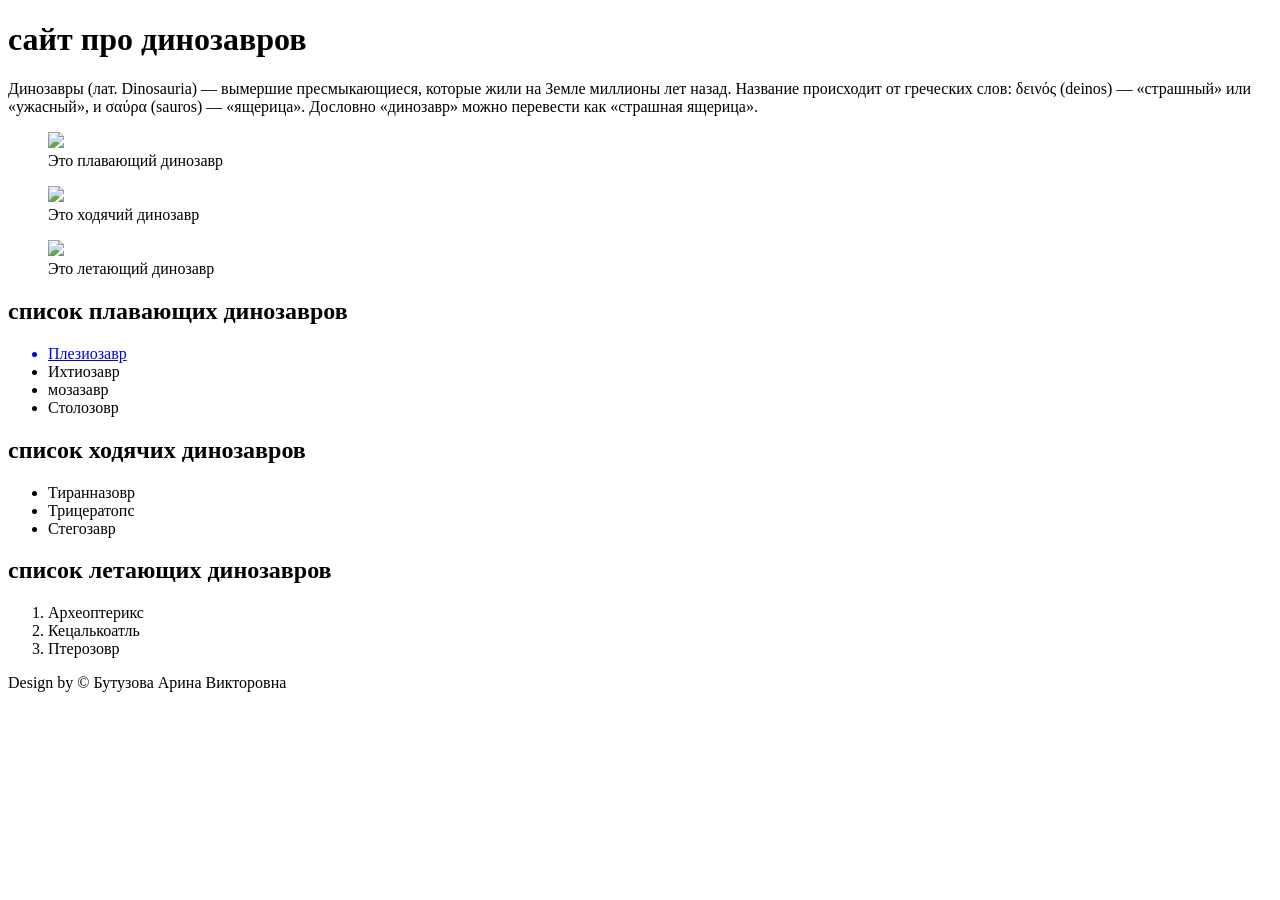
==== index.html @ c836ea68 "Create index.html" ====
<!DOCTYPE html>
<html lang="ru">
  <head>
    <meta charset="utf-8">
    <title>Все о динозаврах</title>
    </head>
  <body>
  <header>
   
      <h1>сайт про динозавров</h1>
	  <nav></nav>
  <header>
  <main>
	  
				<p>Динозавры (лат. Dinosauria) — вымершие пресмыкающиеся, которые жили на Земле миллионы лет назад. Название происходит от греческих слов: δεινός (deinos) — «страшный» или «ужасный», и σαύρα (sauros) — «ящерица». Дословно «динозавр» можно перевести как «страшная ящерица».</p>
				
				<figure><a href="plesiosaur.html"><img src="img/1.jpg"></a> <figcaption>Это плавающий динозавр </figcaption></figure>
				<figure><img src="img/2.jpg"></img> <figcaption>Это ходячий динозавр </figcaption></figure>
				<figure><img src="img/3.jpg"></img> <figcaption>Это летающий динозавр </figcaption></figure>
			<h2>список плавающих динозавров</h2>
			<ul>
			<a href="plesiosaur.html"><li>Плезиозавр</li></a>
			<li>Ихтиозавр</li>
			<li>мозазавр</li>
			<li>Столозовр</li>
			</ul>
			
			<h2>список ходячих динозавров</h2>
			<ul>
			<li>Тиранназовр</li>
			<li>Трицератопс</li>
			<li>Стегозавр</li>
			</ul>
			
			<h2>список летающих динозавров</h2>
			<ol>
			<li>Археоптерикс</li>
			<li>Кецалькоатль</li>
			<li>Птерозовр</li>
			</ol>

    <main>
	<footer>Design by &#169; Бутузова Арина Викторовна</footer>
   </body>
</html>
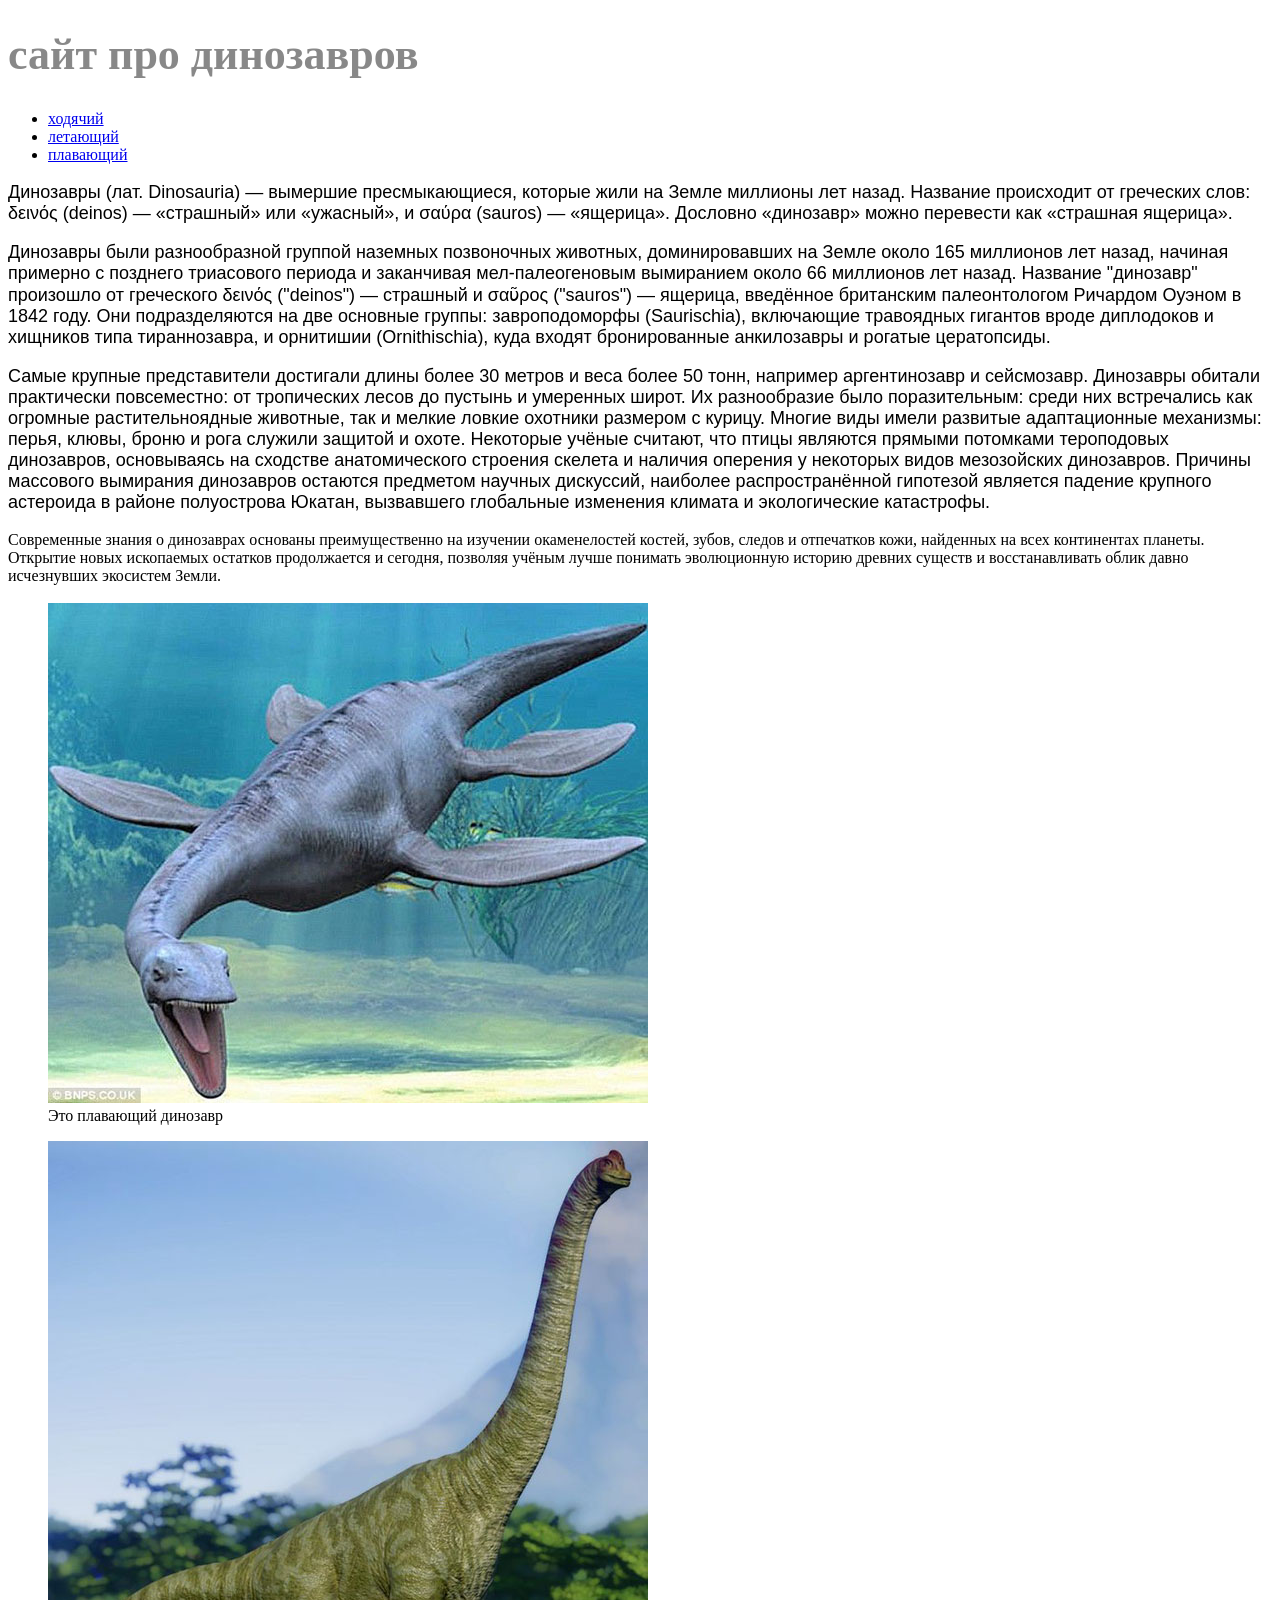
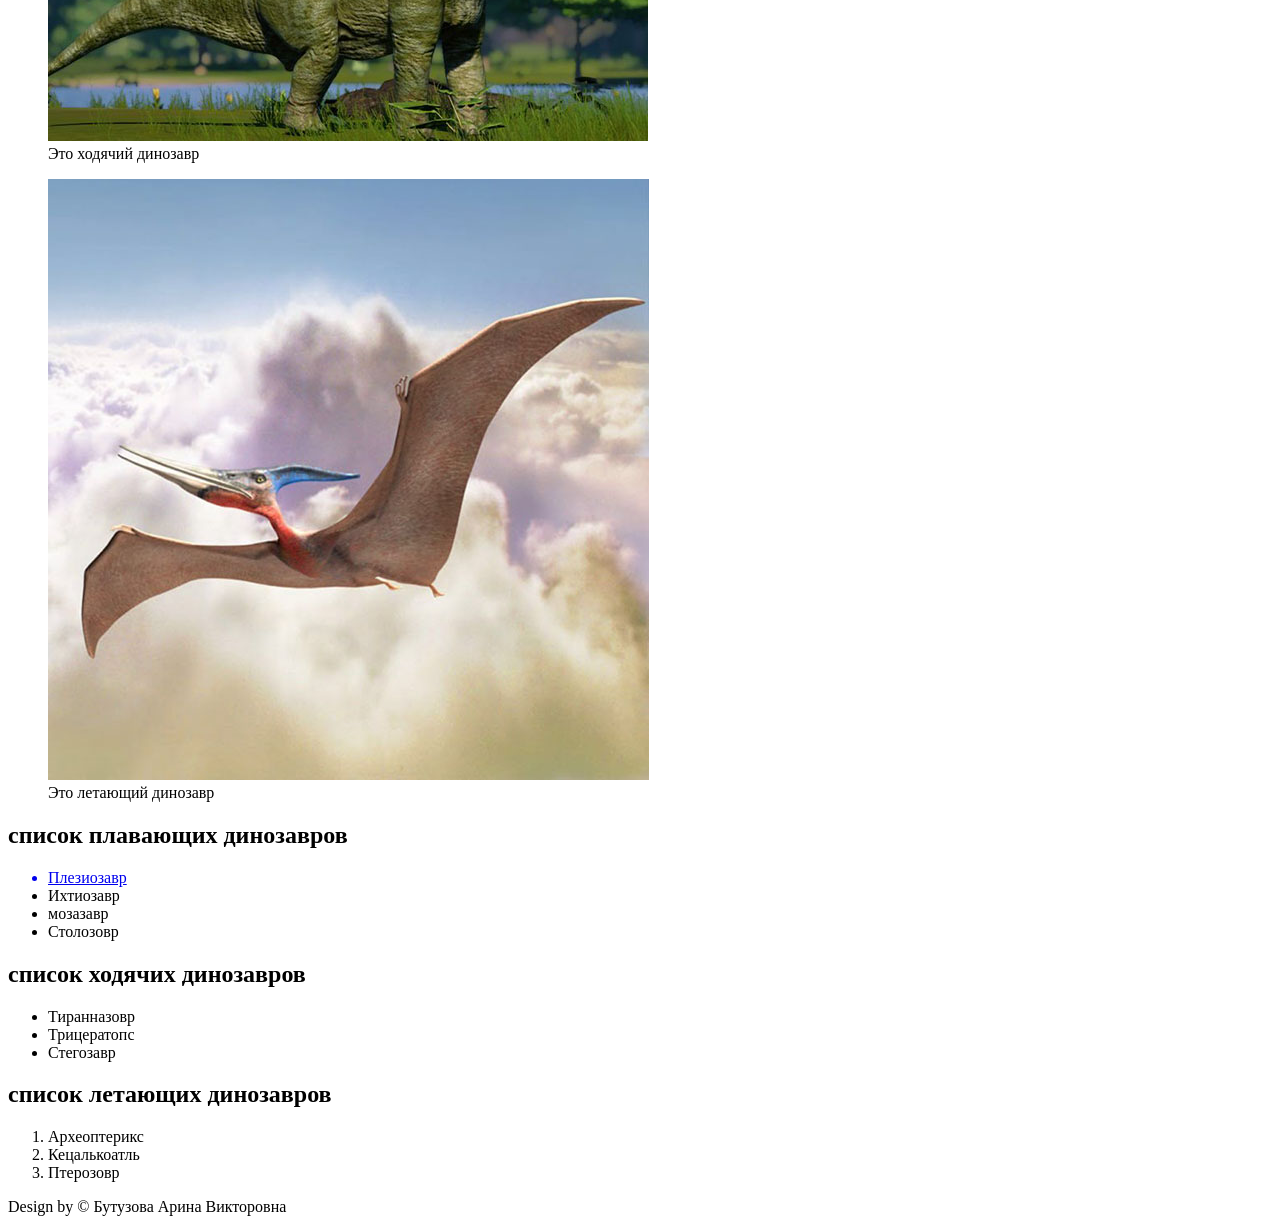
==== commit f91651c9: "Add files via upload" ====
--- a/index.html
+++ b/index.html
@@ -1,45 +1,81 @@
-<!DOCTYPE html>
-<html lang="ru">
-  <head>
-    <meta charset="utf-8">
-    <title>Все о динозаврах</title>
-    </head>
-  <body>
-  <header>
-   
-      <h1>сайт про динозавров</h1>
-	  <nav></nav>
-  <header>
-  <main>
-	  
-				<p>Динозавры (лат. Dinosauria) — вымершие пресмыкающиеся, которые жили на Земле миллионы лет назад. Название происходит от греческих слов: δεινός (deinos) — «страшный» или «ужасный», и σαύρα (sauros) — «ящерица». Дословно «динозавр» можно перевести как «страшная ящерица».</p>
-				
-				<figure><a href="plesiosaur.html"><img src="img/1.jpg"></a> <figcaption>Это плавающий динозавр </figcaption></figure>
-				<figure><img src="img/2.jpg"></img> <figcaption>Это ходячий динозавр </figcaption></figure>
-				<figure><img src="img/3.jpg"></img> <figcaption>Это летающий динозавр </figcaption></figure>
-			<h2>список плавающих динозавров</h2>
-			<ul>
-			<a href="plesiosaur.html"><li>Плезиозавр</li></a>
-			<li>Ихтиозавр</li>
-			<li>мозазавр</li>
-			<li>Столозовр</li>
-			</ul>
-			
-			<h2>список ходячих динозавров</h2>
-			<ul>
-			<li>Тиранназовр</li>
-			<li>Трицератопс</li>
-			<li>Стегозавр</li>
-			</ul>
-			
-			<h2>список летающих динозавров</h2>
-			<ol>
-			<li>Археоптерикс</li>
-			<li>Кецалькоатль</li>
-			<li>Птерозовр</li>
-			</ol>
-
-    <main>
-	<footer>Design by &#169; Бутузова Арина Викторовна</footer>
-   </body>
-</html>
+<!DOCTYPE html>
+<html lang="ru">
+  <head>
+    <meta charset="utf-8">
+	
+    <title>Все о динозаврах</title>
+	<style>
+	@font-face {
+    font-family: 'Divagon'; 
+    src: url('font/Divagon.ttf'); 
+}
+
+h1 {
+    color: #888;
+    font-family: 'Divagon', 'Comic Sans MS', cursive;
+	font-size: 44px;
+}
+p {
+    font-family: arial;
+	font-size: 18px;
+	</style>
+    </head>
+  <body>
+  <header>
+   
+      <h1>сайт про динозавров</h1>
+	 <nav>
+            <ul>
+                <li><a href="#">ходячий</a></li>
+                <li><a href="#">летающий</a></li>
+                <li><a href="#">плавающий </a></li>
+            </ul>
+    </nav>
+  <header>
+  <main>
+	  
+			<p>Динозавры (лат. Dinosauria) — вымершие пресмыкающиеся, которые жили на Земле миллионы лет назад. Название происходит от греческих слов: δεινός (deinos) — «страшный» или «ужасный», и σαύρα (sauros) — «ящерица». Дословно «динозавр» можно перевести как «страшная ящерица».</p>
+			<section>
+			<article>
+			<p>
+			Динозавры были разнообразной группой наземных позвоночных животных, доминировавших на Земле около 165 миллионов лет назад, начиная примерно с позднего триасового периода и заканчивая мел-палеогеновым вымиранием около 66 миллионов лет назад. Название "динозавр" произошло от греческого δεινός ("deinos") — страшный и σαῦρος ("sauros") — ящерица, введённое британским палеонтологом Ричардом Оуэном в 1842 году. Они подразделяются на две основные группы: завроподоморфы (Saurischia), включающие травоядных гигантов вроде диплодоков и хищников типа тираннозавра, и орнитишии (Ornithischia), куда входят бронированные анкилозавры и рогатые цератопсиды.
+			<p>
+			Самые крупные представители достигали длины более 30 метров и веса более 50 тонн, например аргентинозавр и сейсмозавр. Динозавры обитали практически повсеместно: от тропических лесов до пустынь и умеренных широт. Их разнообразие было поразительным: среди них встречались как огромные растительноядные животные, так и мелкие ловкие охотники размером с курицу. Многие виды имели развитые адаптационные механизмы: перья, клювы, броню и рога служили защитой и охоте.
+
+			Некоторые учёные считают, что птицы являются прямыми потомками тероподовых динозавров, основываясь на сходстве анатомического строения скелета и наличия оперения у некоторых видов мезозойских динозавров. Причины массового вымирания динозавров остаются предметом научных дискуссий, наиболее распространённой гипотезой является падение крупного астероида в районе полуострова Юкатан, вызвавшего глобальные изменения климата и экологические катастрофы.
+			</p>
+			Современные знания о динозаврах основаны преимущественно на изучении окаменелостей костей, зубов, следов и отпечатков кожи, найденных на всех континентах планеты. Открытие новых ископаемых остатков продолжается и сегодня, позволяя учёным лучше понимать эволюционную историю древних существ и восстанавливать облик давно исчезнувших экосистем Земли.
+			</p>
+			</article>
+			<figure><a href="plesiosaur.html"><img src="img/1.jpg"></a> <figcaption>Это плавающий динозавр </figcaption></figure>
+			<figure><img src="img/2.jpg"></img> <figcaption>Это ходячий динозавр </figcaption></figure>
+			<figure><img src="img/3.jpg"></img> <figcaption>Это летающий динозавр </figcaption></figure>
+			</section>
+				
+			<section>
+			<h2>список плавающих динозавров</h2>
+			<ul>
+			<a href="plesiosaur.html"><li>Плезиозавр</li></a>
+			<li>Ихтиозавр</li>
+			<li>мозазавр</li>
+			<li>Столозовр</li>
+			</ul>
+			
+			<h2>список ходячих динозавров</h2>
+			<ul>
+			<li>Тиранназовр</li>
+			<li>Трицератопс</li>
+			<li>Стегозавр</li>
+			</ul>
+			
+			<h2>список летающих динозавров</h2>
+			<ol>
+			<li>Археоптерикс</li>
+			<li>Кецалькоатль</li>
+			<li>Птерозовр</li>
+			</ol>
+            </section>
+    <main>
+	<footer>Design by &#169; Бутузова Арина Викторовна</footer>
+   </body>
+</html>
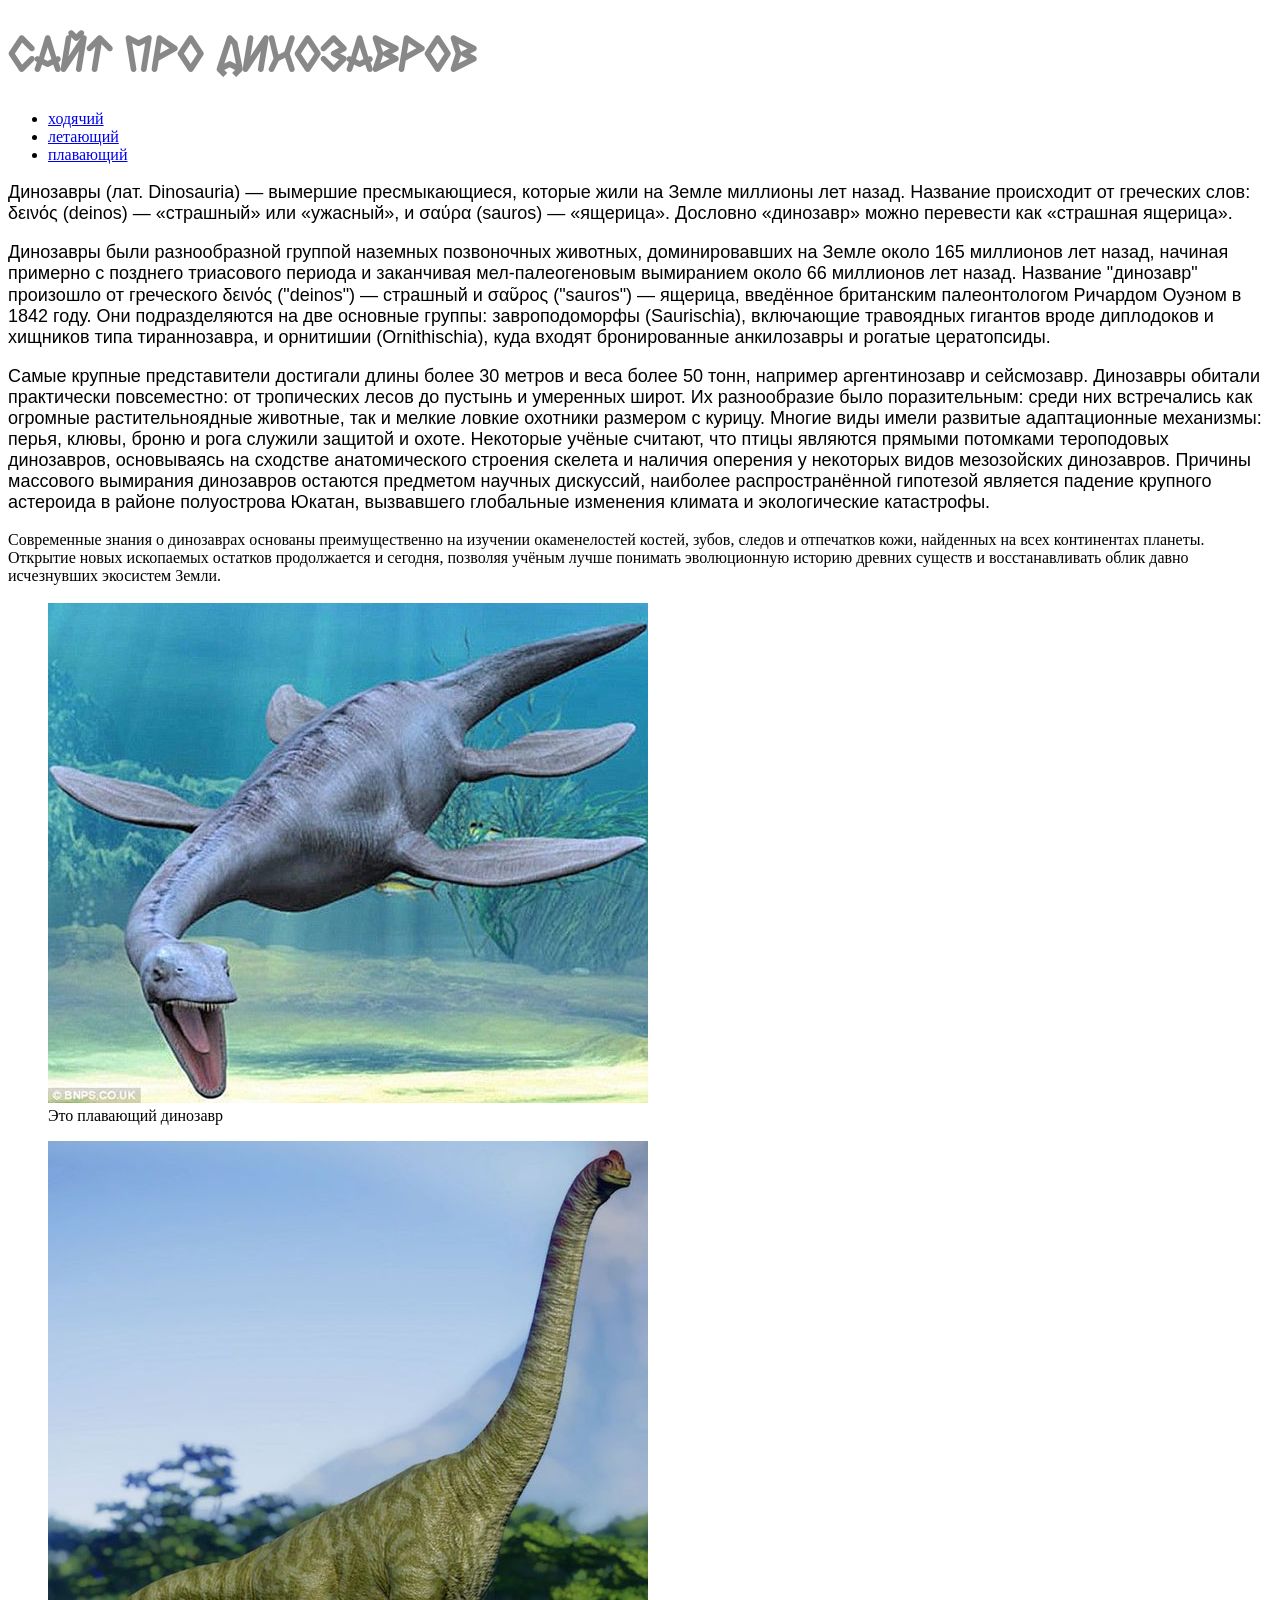
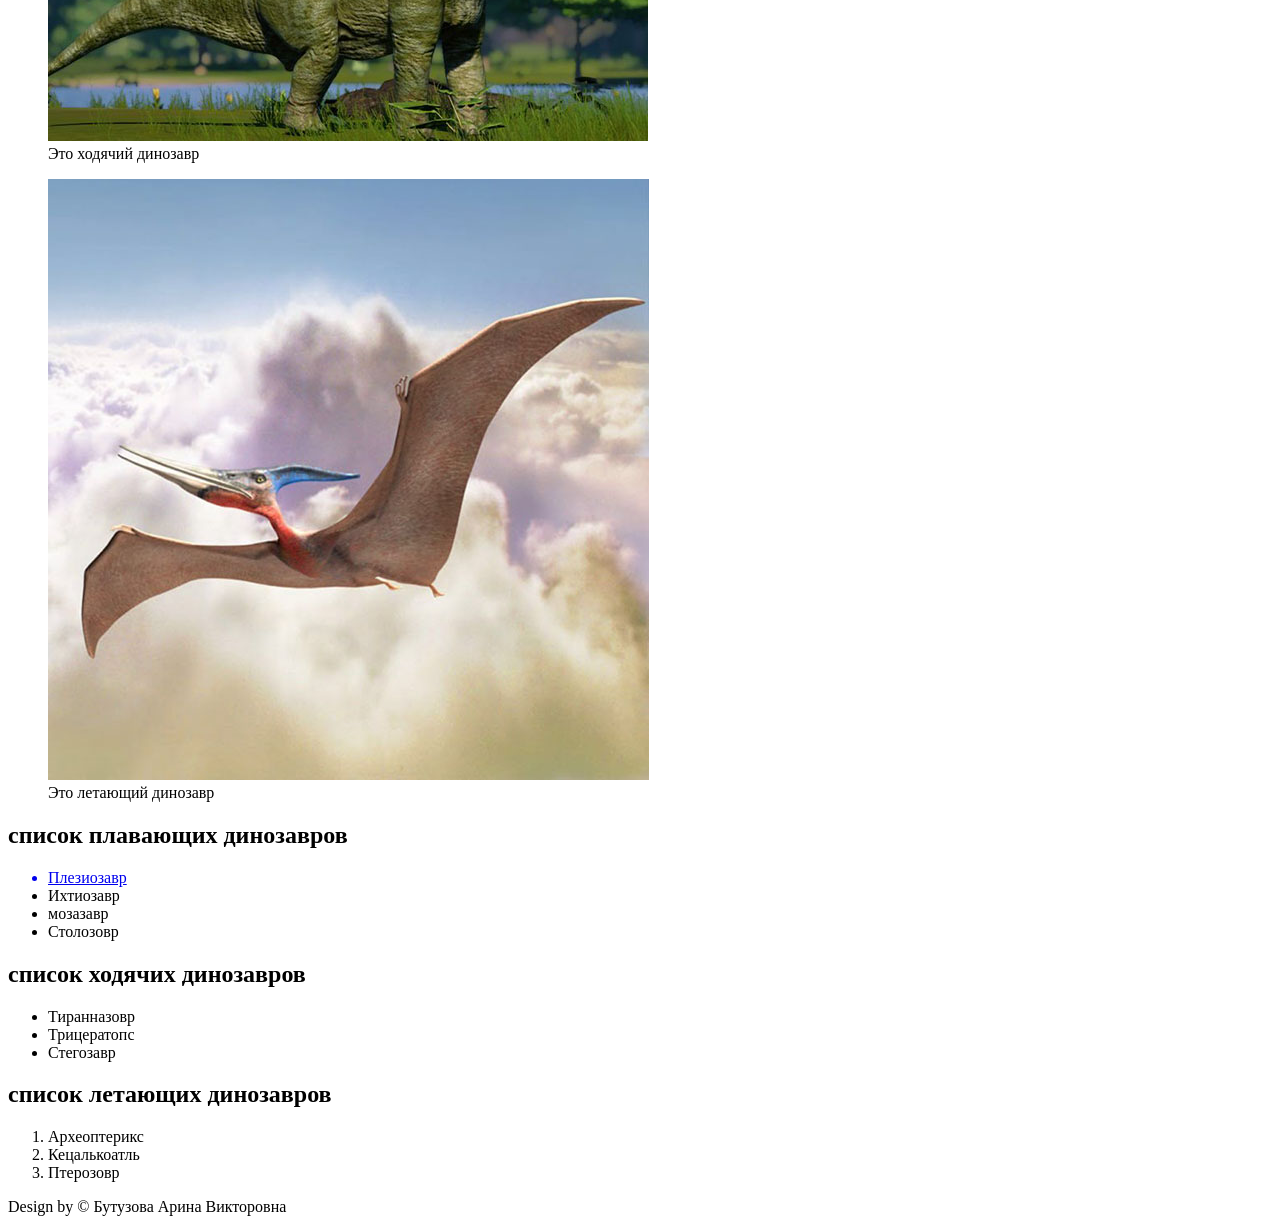
==== commit 3e717387: "index.html" ====
--- a/index.html
+++ b/index.html
@@ -4,6 +4,19 @@
     <meta charset="utf-8">
 	
     <title>Все о динозаврах</title>
+	
+    </head>
+  <body>
+  <header>
+   
+      <h1>сайт про динозавров</h1>
+	 <nav>
+            <ul>
+                <li><a href="#">ходячий</a></li>
+                <li><a href="#">летающий</a></li>
+                <li><a href="#">плавающий </a></li>
+            </ul>
+    </nav>
 	<style>
 	@font-face {
     font-family: 'Divagon'; 
@@ -19,18 +32,6 @@
     font-family: arial;
 	font-size: 18px;
 	</style>
-    </head>
-  <body>
-  <header>
-   
-      <h1>сайт про динозавров</h1>
-	 <nav>
-            <ul>
-                <li><a href="#">ходячий</a></li>
-                <li><a href="#">летающий</a></li>
-                <li><a href="#">плавающий </a></li>
-            </ul>
-    </nav>
   <header>
   <main>
 	  
@@ -78,4 +79,4 @@
     <main>
 	<footer>Design by &#169; Бутузова Арина Викторовна</footer>
    </body>
-</html>+</html>
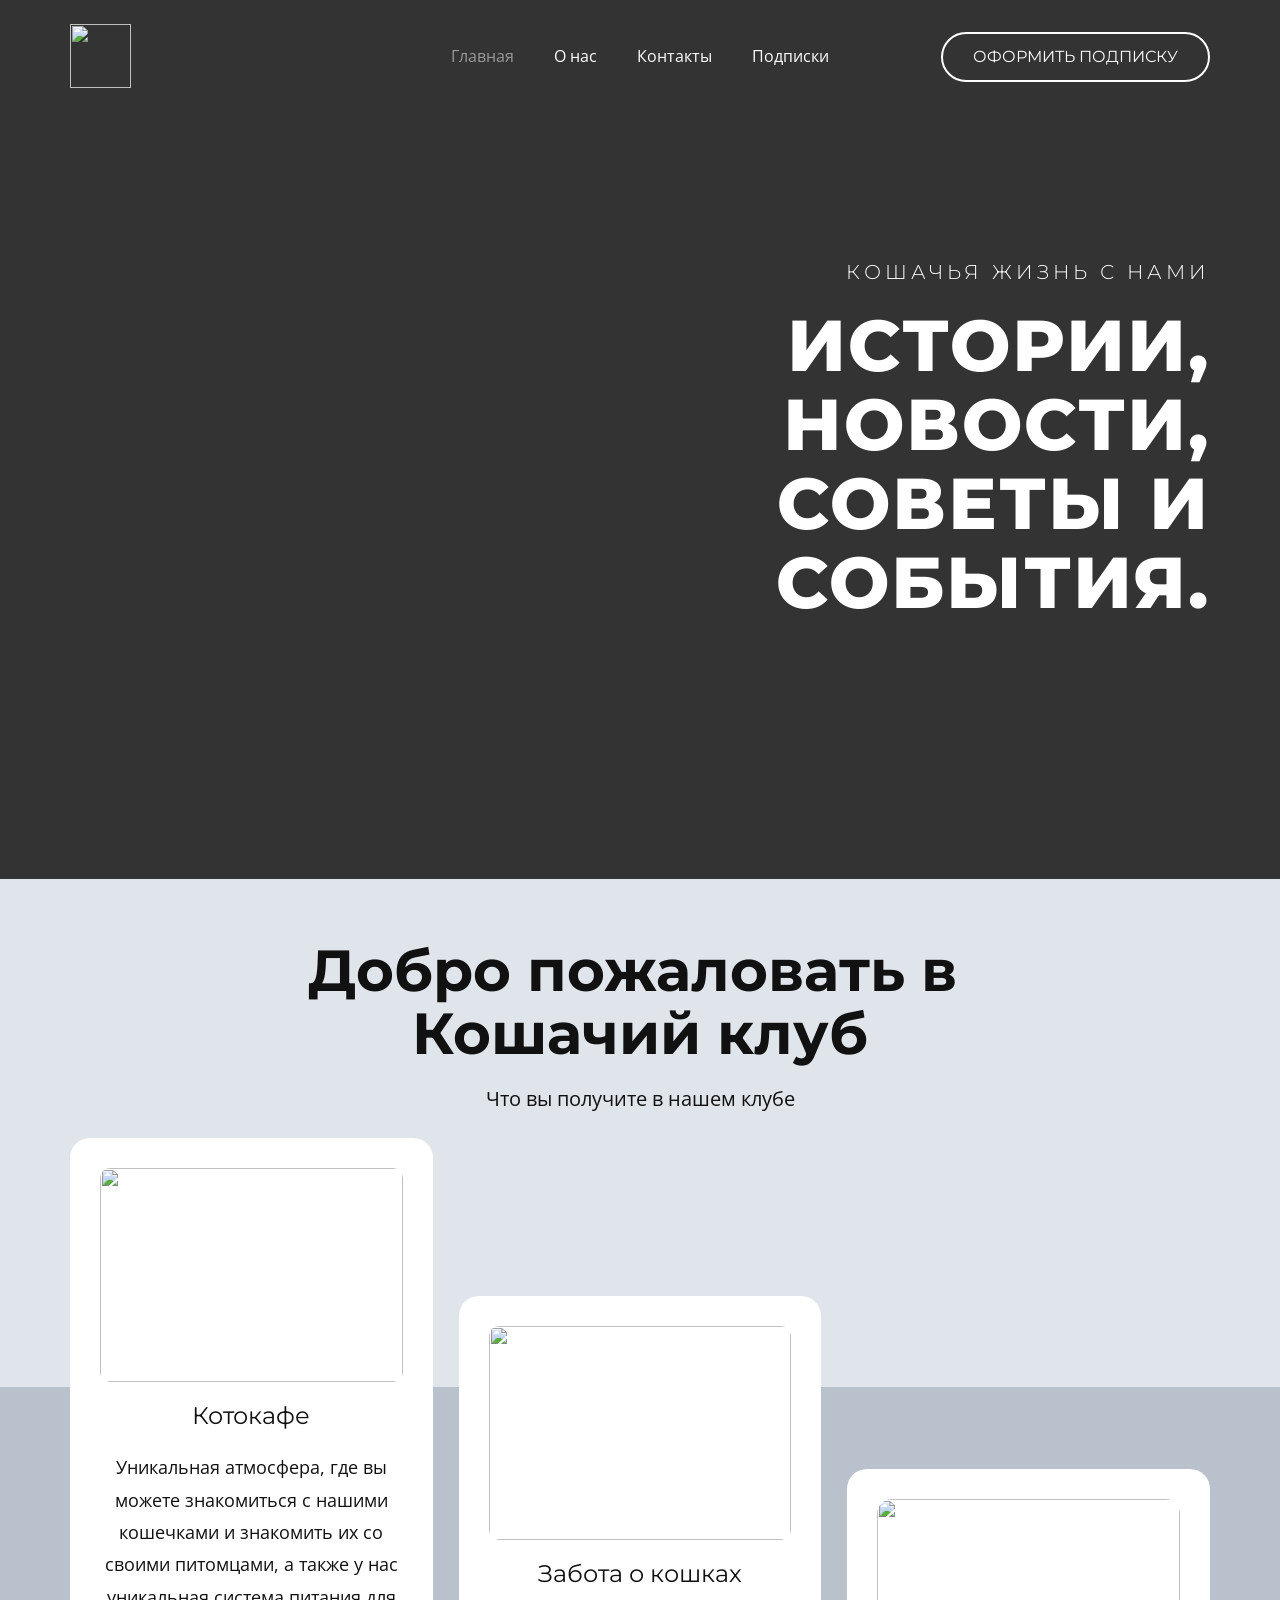
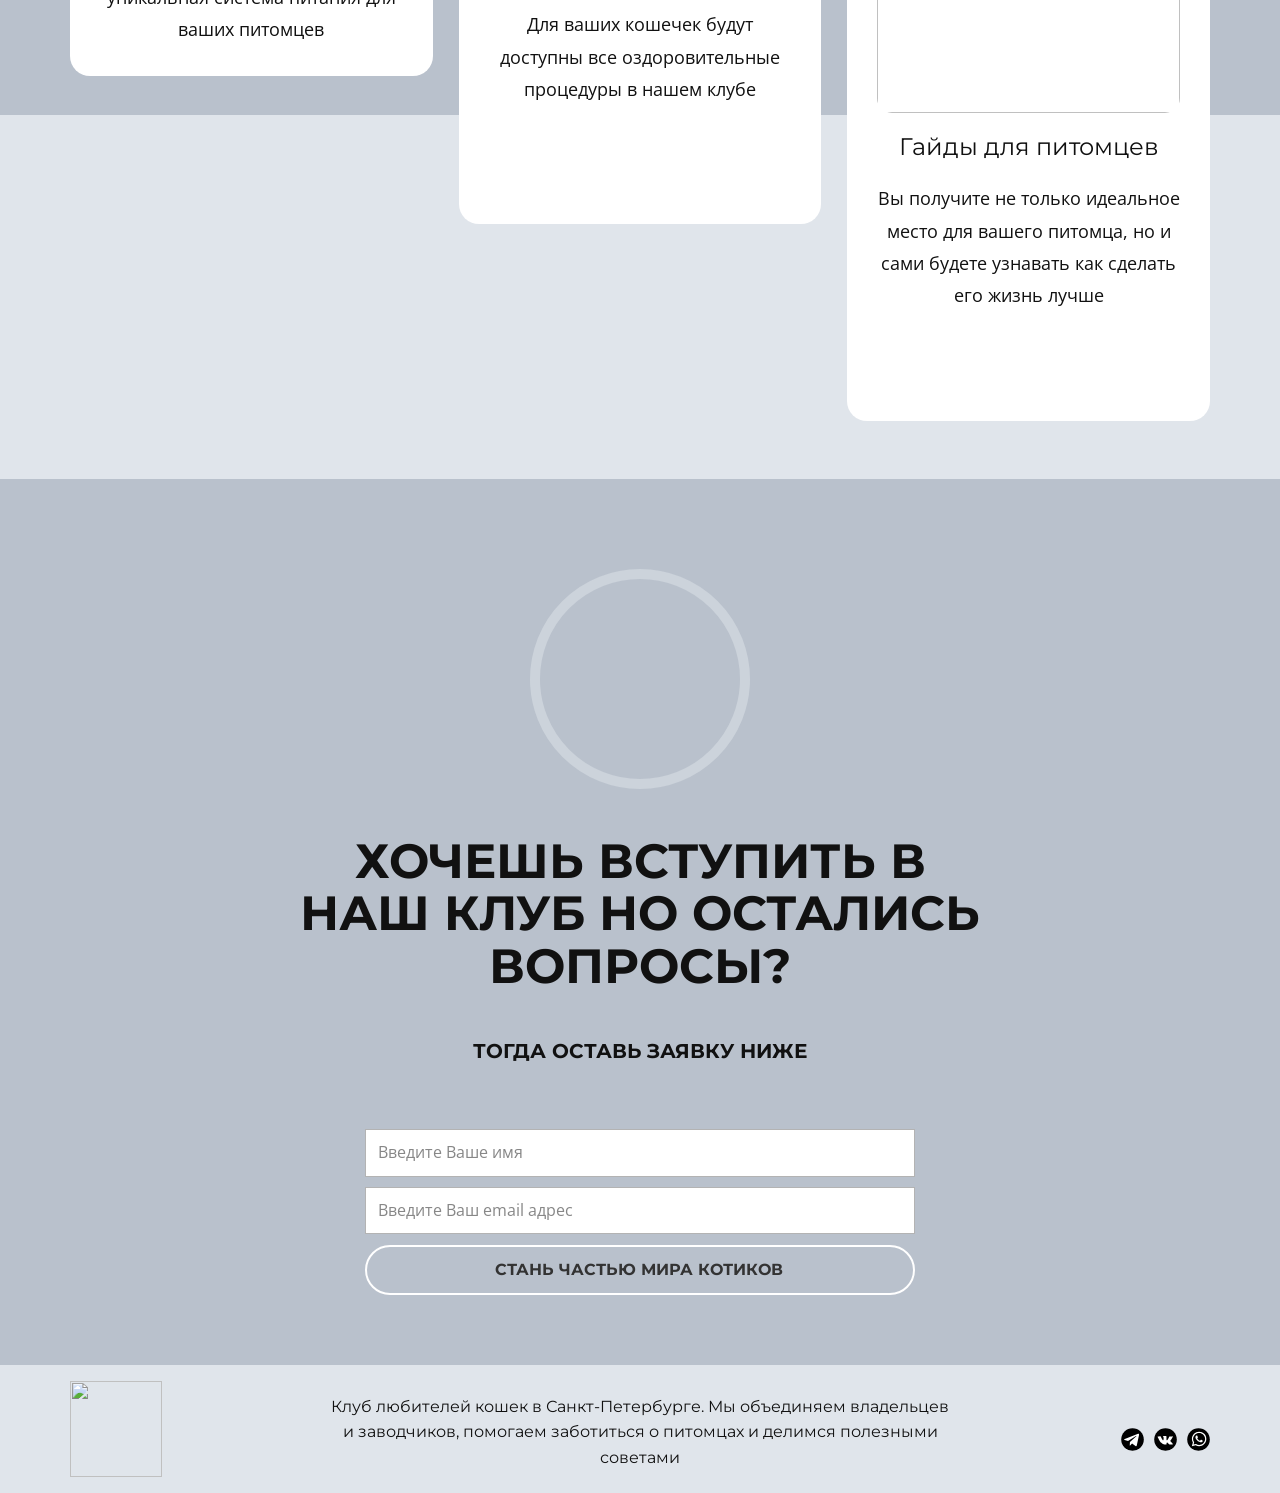
==== commit d48abe8e: "Add files via upload" ====
--- a/index.html
+++ b/index.html
@@ -1,82 +1,168 @@
-<!DOCTYPE html>
-<html lang="ru">
-  <head>
-    <meta charset="utf-8">
-	
-    <title>Все о динозаврах</title>
-	
-    </head>
-  <body>
-  <header>
-   
-      <h1>сайт про динозавров</h1>
-	 <nav>
-            <ul>
-                <li><a href="#">ходячий</a></li>
-                <li><a href="#">летающий</a></li>
-                <li><a href="#">плавающий </a></li>
-            </ul>
-    </nav>
-	<style>
-	@font-face {
-    font-family: 'Divagon'; 
-    src: url('font/Divagon.ttf'); 
-}
-
-h1 {
-    color: #888;
-    font-family: 'Divagon', 'Comic Sans MS', cursive;
-	font-size: 44px;
-}
-p {
-    font-family: arial;
-	font-size: 18px;
-	</style>
-  <header>
-  <main>
-	  
-			<p>Динозавры (лат. Dinosauria) — вымершие пресмыкающиеся, которые жили на Земле миллионы лет назад. Название происходит от греческих слов: δεινός (deinos) — «страшный» или «ужасный», и σαύρα (sauros) — «ящерица». Дословно «динозавр» можно перевести как «страшная ящерица».</p>
-			<section>
-			<article>
-			<p>
-			Динозавры были разнообразной группой наземных позвоночных животных, доминировавших на Земле около 165 миллионов лет назад, начиная примерно с позднего триасового периода и заканчивая мел-палеогеновым вымиранием около 66 миллионов лет назад. Название "динозавр" произошло от греческого δεινός ("deinos") — страшный и σαῦρος ("sauros") — ящерица, введённое британским палеонтологом Ричардом Оуэном в 1842 году. Они подразделяются на две основные группы: завроподоморфы (Saurischia), включающие травоядных гигантов вроде диплодоков и хищников типа тираннозавра, и орнитишии (Ornithischia), куда входят бронированные анкилозавры и рогатые цератопсиды.
-			<p>
-			Самые крупные представители достигали длины более 30 метров и веса более 50 тонн, например аргентинозавр и сейсмозавр. Динозавры обитали практически повсеместно: от тропических лесов до пустынь и умеренных широт. Их разнообразие было поразительным: среди них встречались как огромные растительноядные животные, так и мелкие ловкие охотники размером с курицу. Многие виды имели развитые адаптационные механизмы: перья, клювы, броню и рога служили защитой и охоте.
-
-			Некоторые учёные считают, что птицы являются прямыми потомками тероподовых динозавров, основываясь на сходстве анатомического строения скелета и наличия оперения у некоторых видов мезозойских динозавров. Причины массового вымирания динозавров остаются предметом научных дискуссий, наиболее распространённой гипотезой является падение крупного астероида в районе полуострова Юкатан, вызвавшего глобальные изменения климата и экологические катастрофы.
-			</p>
-			Современные знания о динозаврах основаны преимущественно на изучении окаменелостей костей, зубов, следов и отпечатков кожи, найденных на всех континентах планеты. Открытие новых ископаемых остатков продолжается и сегодня, позволяя учёным лучше понимать эволюционную историю древних существ и восстанавливать облик давно исчезнувших экосистем Земли.
-			</p>
-			</article>
-			<figure><a href="plesiosaur.html"><img src="img/1.jpg"></a> <figcaption>Это плавающий динозавр </figcaption></figure>
-			<figure><img src="img/2.jpg"></img> <figcaption>Это ходячий динозавр </figcaption></figure>
-			<figure><img src="img/3.jpg"></img> <figcaption>Это летающий динозавр </figcaption></figure>
-			</section>
-				
-			<section>
-			<h2>список плавающих динозавров</h2>
-			<ul>
-			<a href="plesiosaur.html"><li>Плезиозавр</li></a>
-			<li>Ихтиозавр</li>
-			<li>мозазавр</li>
-			<li>Столозовр</li>
-			</ul>
-			
-			<h2>список ходячих динозавров</h2>
-			<ul>
-			<li>Тиранназовр</li>
-			<li>Трицератопс</li>
-			<li>Стегозавр</li>
-			</ul>
-			
-			<h2>список летающих динозавров</h2>
-			<ol>
-			<li>Археоптерикс</li>
-			<li>Кецалькоатль</li>
-			<li>Птерозовр</li>
-			</ol>
-            </section>
-    <main>
-	<footer>Design by &#169; Бутузова Арина Викторовна</footer>
-   </body>
-</html>
+<!DOCTYPE html>
+<html style="font-size: 16px;">
+  <head>
+    <meta charset="utf-8">
+    <title>Главная страница</title>
+    <link rel="stylesheet" href="nicepage.css" media="screen">
+<link rel="stylesheet" href="Главная-страница.css" media="screen">
+    <script class="u-script" type="text/javascript" src="jquery.js" defer=""></script>
+    <script class="u-script" type="text/javascript" src="nicepage.js" defer=""></script>
+    <link id="u-theme-google-font" rel="stylesheet" href="https://fonts.googleapis.com/css?family=Roboto:100,100i,300,300i,400,400i,500,500i,700,700i,900,900i|Open+Sans:300,300i,400,400i,600,600i,700,700i,800,800i">
+    <link id="u-page-google-font" rel="stylesheet" href="https://fonts.googleapis.com/css?family=Montserrat:100,100i,200,200i,300,300i,400,400i,500,500i,600,600i,700,700i,800,800i,900,900i">
+  </head>
+  <body data-home-page="Главная-страница.html" data-home-page-title="Главная страница" class="u-body u-xl-mode"><header class="u-clearfix u-header" id="sec-2f8a"><div class="u-clearfix u-sheet u-sheet-1">
+        <a href="#" class="u-image u-logo u-image-1" data-image-width="144" data-image-height="150">
+          <img src="images/Group16.png" class="u-logo-image u-logo-image-1">
+        </a>
+        <nav class="u-menu u-menu-one-level u-offcanvas u-menu-1" role="navigation" aria-label="Menu navigation">
+          <div class="menu-collapse" style="font-size: 1rem; letter-spacing: 0px;">
+            <a class="u-block-db0f-23 u-button-style u-custom-left-right-menu-spacing u-custom-padding-bottom u-custom-text-active-color u-custom-text-hover-color u-custom-top-bottom-menu-spacing u-hamburger-link u-nav-link u-text-active-palette-1-base u-text-hover-palette-2-base" href="#" tabindex="-1" aria-label="Open menu" aria-controls="a94c">
+              <svg class="u-svg-link" viewBox="0 0 24 24"><use xmlns:xlink="http://www.w3.org/1999/xlink" xlink:href="#menu-hamburger"></use></svg>
+              <svg class="u-svg-content" version="1.1" id="menu-hamburger" viewBox="0 0 16 16" x="0px" y="0px" xmlns:xlink="http://www.w3.org/1999/xlink" xmlns="http://www.w3.org/2000/svg"><g><rect y="1" width="16" height="2"></rect><rect y="7" width="16" height="2"></rect><rect y="13" width="16" height="2"></rect>
+</g></svg>
+            </a>
+          </div>
+          <div class="u-custom-menu u-nav-container">
+            <ul class="u-nav u-unstyled u-nav-1" role="menubar"><li class="u-nav-item"><a class="u-button-style u-nav-link u-text-active-grey-40 u-text-hover-grey-50" href="Главная-страница.html">Главная</a>
+</li><li class="u-nav-item"><a class="u-button-style u-nav-link u-text-active-grey-40 u-text-hover-grey-50" href="О-нас.html">О нас</a>
+</li><li class="u-nav-item"><a class="u-button-style u-nav-link u-text-active-grey-40 u-text-hover-grey-50" href="Контакты.html">Контакты</a>
+</li><li class="u-nav-item"><a class="u-button-style u-nav-link u-text-active-grey-40 u-text-hover-grey-50" href="Подписки.html">Подписки</a>
+</li></ul>
+          </div>
+          <div class="u-custom-menu u-nav-container-collapse" id="a94c" role="region" aria-label="Menu panel">
+            <div class="u-black u-container-style u-inner-container-layout u-opacity u-opacity-95 u-sidenav">
+              <div class="u-inner-container-layout u-sidenav-overflow">
+                <div class="u-menu-close" tabindex="-1" aria-label="Close menu"></div>
+                <ul class="u-align-center u-nav u-popupmenu-items u-unstyled u-nav-2"><li class="u-nav-item"><a class="u-button-style u-nav-link" href="Главная-страница.html">Главная</a>
+</li><li class="u-nav-item"><a class="u-button-style u-nav-link" href="О-нас.html">О нас</a>
+</li><li class="u-nav-item"><a class="u-button-style u-nav-link" href="Контакты.html">Контакты</a>
+</li><li class="u-nav-item"><a class="u-button-style u-nav-link" href="Подписки.html">Подписки</a>
+</li></ul>
+              </div>
+            </div>
+            <div class="u-black u-menu-overlay u-opacity u-opacity-70"></div>
+          </div>
+        </nav>
+        <a href="Оплата.html" data-page-id="67157278" class="u-btn u-button-style u-btn-1">Оформить подписку</a>
+      </div></header>
+    <section class="u-align-right u-clearfix u-image u-section-1" id="carousel_31de" data-image-width="3500" data-image-height="2326">
+      <div class="u-clearfix u-sheet u-sheet-1">
+        <h5 class="u-text u-text-body-alt-color u-text-1">Кошачья жизнь с нами</h5>
+        <h1 class="u-text u-text-body-alt-color u-text-2"> Истории, новости, советы и события.</h1>
+      </div>
+    </section>
+    <section class="u-align-center u-clearfix u-container-align-center u-custom-color-4 u-section-2" id="carousel_dcf7">
+      <h2 class="u-align-center u-text u-text-default-lg u-text-default-xl u-text-1">Добро пожаловать в&nbsp;<br>Кошачий клуб
+      </h2>
+      <p class="u-align-center u-text u-text-2">Что вы получите в нашем клубе</p>
+      <div class="u-expanded-width u-palette-5-base u-shape u-shape-rectangle u-shape-1"></div>
+      <div class="u-clearfix u-gutter-26 u-layout-wrap u-layout-wrap-1">
+        <div class="u-gutter-0 u-layout">
+          <div class="u-layout-row">
+            <div class="u-size-20 u-size-30-md">
+              <div class="u-layout-col">
+                <div class="u-align-center u-container-style u-layout-cell u-radius-20 u-shape-round u-size-30 u-white u-layout-cell-1">
+                  <div class="u-container-layout u-container-layout-1">
+                    <img class="u-expanded-width u-image u-image-round u-radius-10 u-image-1" src="images/jhhj.jpg" data-image-width="1380" data-image-height="915">
+                    <h4 class="u-text u-text-default u-text-3">Котокафе</h4>
+                    <p class="u-text u-text-4">Уникальная атмосфера, где вы можете знакомиться с нашими кошечками и знакомить их со своими питомцами, а также у нас уникальная система питания для ваших питомцев</p>
+                  </div>
+                </div>
+                <div class="u-container-style u-hidden-sm u-hidden-xs u-layout-cell u-size-30 u-layout-cell-2">
+                  <div class="u-container-layout u-container-layout-2"></div>
+                </div>
+              </div>
+            </div>
+            <div class="u-size-20 u-size-30-md">
+              <div class="u-layout-col">
+                <div class="u-container-style u-hidden-sm u-hidden-xs u-layout-cell u-size-20 u-layout-cell-3">
+                  <div class="u-container-layout u-container-layout-3"></div>
+                </div>
+                <div class="u-align-center u-container-style u-layout-cell u-radius-20 u-shape-round u-size-20 u-white u-layout-cell-4">
+                  <div class="u-container-layout u-container-layout-4">
+                    <img class="u-expanded-width u-image u-image-round u-radius-10 u-image-2" src="images/hjhj.jpg" data-image-width="1380" data-image-height="915">
+                    <h4 class="u-text u-text-default u-text-5">Забота о кошках</h4>
+                    <p class="u-text u-text-6">Для ваших кошечек будут доступны все оздоровительные процедуры в нашем клубе</p>
+                  </div>
+                </div>
+                <div class="u-container-style u-hidden-md u-hidden-sm u-hidden-xs u-layout-cell u-size-20 u-layout-cell-5">
+                  <div class="u-container-layout u-container-layout-5"></div>
+                </div>
+              </div>
+            </div>
+            <div class="u-size-20 u-size-60-md">
+              <div class="u-layout-col">
+                <div class="u-container-style u-hidden-md u-hidden-sm u-hidden-xs u-layout-cell u-size-30 u-layout-cell-6">
+                  <div class="u-container-layout u-container-layout-6"></div>
+                </div>
+                <div class="u-align-center u-container-style u-layout-cell u-radius-20 u-shape-round u-size-30 u-white u-layout-cell-7">
+                  <div class="u-container-layout u-container-layout-7">
+                    <img class="u-expanded-width u-image u-image-round u-radius-15 u-image-3" src="images/2323.jpg" data-image-width="1380" data-image-height="918">
+                    <h4 class="u-text u-text-default u-text-7">Гайды для питомцев</h4>
+                    <p class="u-text u-text-8">Вы получите не только идеальное место для вашего питомца, но и сами будете узнавать как сделать его жизнь лучше</p>
+                  </div>
+                </div>
+              </div>
+            </div>
+          </div>
+        </div>
+      </div>
+    </section>
+    <section class="u-align-center u-clearfix u-container-align-center u-palette-5-base u-section-3" id="carousel_7327">
+      <div class="u-clearfix u-sheet u-sheet-1">
+        <div class="u-border-10 u-border-palette-5-light-1 u-image u-image-circle u-image-1" alt="" data-image-width="600" data-image-height="437"></div>
+        <h2 class="u-align-center u-text u-text-1">Хочешь вступить в наш клуб но остались вопросы?</h2>
+        <h5 class="u-align-center u-text u-text-2">Тогда оставь заявку ниже</h5>
+        <div class="u-form u-form-1">
+          <form action="#" method="POST" class="u-clearfix u-form-spacing-10 u-form-vertical u-inner-form" source="custom" name="form-1" style="padding: 10px;">
+            <div class="u-form-group u-form-name">
+              <label for="name-21a1" class="u-form-control-hidden u-label"></label>
+              <input type="text" placeholder="Введите Ваше имя" id="name-21a1" name="name" class="u-border-1 u-border-grey-30 u-input u-input-rectangle u-white" required="">
+            </div>
+            <div class="u-form-email u-form-group">
+              <label for="email-21a1" class="u-form-control-hidden u-label"></label>
+              <input type="email" placeholder="Введите Ваш email адрес" id="email-21a1" name="email" class="u-border-1 u-border-grey-30 u-input u-input-rectangle u-white" required="">
+            </div>
+            <div class="u-align-center u-form-group u-form-submit">
+              <a href="#" class="u-btn u-btn-submit u-button-style u-text-custom-color-1 u-btn-1">Стань частью мира котиков</a>
+              <input type="submit" value="submit" class="u-form-control-hidden">
+            </div>
+            <div class="u-form-send-message u-form-send-success"> Спасибо! Ваше сообщение отправлено. </div>
+            <div class="u-form-send-error u-form-send-message"> Отправка не удалась. Пожалуйста, исправьте ошибки и попробуйте еще раз. </div>
+            <input type="hidden" value="" name="recaptchaResponse">
+          </form>
+        </div>
+      </div>
+    </section>
+    
+    
+    <footer class="u-align-center-md u-align-center-sm u-align-center-xs u-clearfix u-custom-color-4 u-footer" id="sec-3d1c"><div class="u-clearfix u-sheet u-sheet-1">
+        <a href="https://nicepage.com" class="u-image u-logo u-image-1" data-image-width="144" data-image-height="150">
+          <img src="images/Group15.png" class="u-logo-image u-logo-image-1">
+        </a>
+        <div class="u-align-left u-social-icons u-spacing-10 u-social-icons-1">
+          <a class="u-social-url" target="_blank" title="Telegram" href=""><span class="u-icon u-social-icon u-social-telegram u-text-black u-icon-1"><svg class="u-svg-link" preserveAspectRatio="xMidYMin slice" viewBox="0 0 112 112" style=""><use xmlns:xlink="http://www.w3.org/1999/xlink" xlink:href="#svg-b026"></use></svg><svg class="u-svg-content" viewBox="0 0 112 112" x="0" y="0" id="svg-b026"><circle fill="currentColor" cx="56.1" cy="56.1" r="55"></circle><path fill="#FFFFFF" d="M18.4,53.2l64.7-24.9c3-1.1,5.6,0.7,4.7,5.3l0,0l-11,51.8c-0.8,3.7-3,4.6-6.1,2.8L53.9,75.8l-8.1,7.8
+	c-0.9,0.9-1.7,1.6-3.4,1.6l1.2-17l31.1-28c1.4-1.2-0.3-1.9-2.1-0.7L34.2,63.7l-16.6-5.2C14,57.4,14,54.9,18.4,53.2L18.4,53.2z"></path></svg></span>
+          </a>
+          <a class="u-social-url" target="_blank" title="VK" href=""><span class="u-icon u-social-icon u-social-vk u-text-black u-icon-2"><svg class="u-svg-link" preserveAspectRatio="xMidYMin slice" viewBox="0 0 112 112" style=""><use xmlns:xlink="http://www.w3.org/1999/xlink" xlink:href="#svg-9268"></use></svg><svg class="u-svg-content" viewBox="0 0 112 112" x="0" y="0" id="svg-9268"><circle fill="currentColor" class="st0" cx="56.1" cy="56.1" r="55"></circle><path fill="#FFFFFF" d="M88.2,80.7l-9.8,0.1c0,0-2.1,0.4-4.9-1.5c-3.7-2.5-7.2-9.1-9.9-8.2C60.9,72,61,77.9,61,77.9s0,1.3-0.6,1.9
+            c-0.7,0.7-2,0.9-2,0.9H54c0,0-9.7,0.6-18.3-8.3c-9.3-9.7-17.6-29-17.6-29s-0.5-1.3,0-1.9c0.6-0.7,2.2-0.7,2.2-0.7l10.5-0.1
+            c0,0,1,0.2,1.7,0.7c0.6,0.4,0.9,1.2,0.9,1.2s1.7,4.3,4,8.2c4.4,7.6,6.4,9.3,7.9,8.4c2.2-1.2,1.5-10.7,1.5-10.7s0-3.5-1.1-5
+            c-0.9-1.2-2.5-1.5-3.3-1.6c-0.6-0.1,0.4-1.5,1.6-2.1c1.9-0.9,5.2-1,9.2-0.9c3.1,0,4,0.2,5.2,0.5c3.6,0.9,2.4,4.3,2.4,12.4
+            c0,2.6-0.5,6.3,1.4,7.5c0.8,0.5,2.8,0.1,7.7-8.3c2.3-4,4.1-8.6,4.1-8.6s0.4-0.8,1-1.2s1.4-0.3,1.4-0.3l11.1-0.1c0,0,3.3-0.4,3.9,1.1
+            c0.6,1.6-1.2,5.3-5.8,11.3c-7.4,9.9-8.3,9-2.1,14.7c5.9,5.5,7.1,8.1,7.3,8.5C93.4,80.4,88.2,80.7,88.2,80.7z"></path></svg></span>
+          </a>
+          <a class="u-social-url" target="_blank" title="Whatsapp" href=""><span class="u-icon u-social-icon u-social-whatsapp u-text-black u-icon-3"><svg class="u-svg-link" preserveAspectRatio="xMidYMin slice" viewBox="0 0 112 112" style=""><use xmlns:xlink="http://www.w3.org/1999/xlink" xlink:href="#svg-5096"></use></svg><svg class="u-svg-content" viewBox="0 0 112 112" x="0" y="0" id="svg-5096"><circle fill="currentColor" cx="56.1" cy="56.1" r="55"></circle><path fill="#FFFFFF" d="M83.8,28.3C77.2,21.7,68.4,18,59,18c-19.3,0-35.1,15.7-35.1,35.1c0,6.2,1.6,12.2,4.7,17.5l-5,18.2L42.2,84
+	c5.1,2.8,10.9,4.3,16.8,4.3h0l0,0c19.3,0,35.1-15.7,35.1-35.1C94.1,43.8,90.5,35,83.8,28.3 M59,82.3L59,82.3
+	c-5.2,0-10.4-1.4-14.9-4.1l-1.1-0.6l-11,2.9L35,69.8l-0.7-1.1c-2.9-4.6-4.5-10-4.5-15.5C29.8,37,42.9,24,59,24
+	c7.8,0,15.1,3,20.6,8.6c5.5,5.5,8.5,12.8,8.5,20.6C88.2,69.2,75.1,82.3,59,82.3 M75,60.5c-0.9-0.4-5.2-2.6-6-2.9
+	c-0.8-0.3-1.4-0.4-2,0.4s-2.3,2.9-2.8,3.4c-0.5,0.6-1,0.7-1.9,0.2c-0.9-0.4-3.7-1.4-7.1-4.4c-2.6-2.3-4.4-5.2-4.9-6.1
+	c-0.5-0.9-0.1-1.4,0.4-1.8c0.4-0.4,0.9-1,1.3-1.5c0.4-0.5,0.6-0.9,0.9-1.5c0.3-0.6,0.1-1.1-0.1-1.5c-0.2-0.4-2-4.8-2.7-6.5
+	c-0.7-1.7-1.4-1.5-2-1.5c-0.5,0-1.1,0-1.7,0c-0.6,0-1.5,0.2-2.3,1.1c-0.8,0.9-3.1,3-3.1,7.3c0,4.3,3.1,8.5,3.6,9.1
+	c0.4,0.6,6.2,9.4,15,13.2c2.1,0.9,3.7,1.4,5,1.8c2.1,0.7,4,0.6,5.5,0.3c1.7-0.3,5.2-2.1,5.9-4.2c0.7-2,0.7-3.8,0.5-4.2
+	C76.5,61.1,75.9,60.9,75,60.5"></path></svg></span>
+          </a>
+        </div>
+        <p class="u-align-center-lg u-align-center-md u-align-center-xl u-custom-font u-font-montserrat u-text u-text-1">Клуб любителей кошек в Санкт-Петербурге. Мы объединяем владельцев и заводчиков, помогаем заботиться о питомцах и делимся полезными советами</p>
+      </div></footer>
+  </body>
+</html>
--- a/nicepage.css
+++ b/nicepage.css
@@ -0,0 +1,31896 @@
+a.fr-view.fr-strong {
+  font-weight: 700; }
+a.fr-view.fr-green {
+  color: green; }
+
+img.fr-view {
+  position: relative;
+  max-width: 100%; }
+  img.fr-view.fr-dib {
+    margin: 5px auto;
+    display: block;
+    float: none;
+    vertical-align: top; }
+    img.fr-view.fr-dib.fr-fil {
+      margin-left: 0;
+      text-align: left; }
+    img.fr-view.fr-dib.fr-fir {
+      margin-right: 0;
+      text-align: right; }
+  img.fr-view.fr-dii {
+    display: inline-block;
+    float: none;
+    vertical-align: bottom;
+    margin-left: 5px;
+    margin-right: 5px;
+    max-width: calc(100% - (2 * 5px)); }
+    img.fr-view.fr-dii.fr-fil {
+      float: left;
+      margin: 5px 5px 5px 0;
+      max-width: calc(100% - 5px); }
+    img.fr-view.fr-dii.fr-fir {
+      float: right;
+      margin: 5px 0 5px 5px;
+      max-width: calc(100% - 5px); }
+
+span.fr-img-caption.fr-view {
+  position: relative;
+  max-width: 100%; }
+  span.fr-img-caption.fr-view.fr-dib {
+    margin: 5px auto;
+    display: block;
+    float: none;
+    vertical-align: top; }
+    span.fr-img-caption.fr-view.fr-dib.fr-fil {
+      margin-left: 0;
+      text-align: left; }
+    span.fr-img-caption.fr-view.fr-dib.fr-fir {
+      margin-right: 0;
+      text-align: right; }
+  span.fr-img-caption.fr-view.fr-dii {
+    display: inline-block;
+    float: none;
+    vertical-align: bottom;
+    margin-left: 5px;
+    margin-right: 5px;
+    max-width: calc(100% - (2 * 5px)); }
+    span.fr-img-caption.fr-view.fr-dii.fr-fil {
+      float: left;
+      margin: 5px 5px 5px 0;
+      max-width: calc(100% - 5px); }
+    span.fr-img-caption.fr-view.fr-dii.fr-fir {
+      float: right;
+      margin: 5px 0 5px 5px;
+      max-width: calc(100% - 5px); }
+
+
+.bounce {
+  -webkit-animation-name: bounce;
+  animation-name: bounce;
+  -webkit-transform-origin: center bottom;
+  transform-origin: center bottom;
+}
+
+.flash {
+  -webkit-animation-name: flash;
+  animation-name: flash;
+}
+
+.pulse {
+  -webkit-animation-name: pulse;
+  animation-name: pulse;
+}
+
+.rubberBand {
+  -webkit-animation-name: rubberBand;
+  animation-name: rubberBand;
+}
+
+
+.shake {
+  -webkit-animation-name: shake;
+  animation-name: shake;
+}
+
+.headShake {
+  -webkit-animation-timing-function: ease-in-out;
+  animation-timing-function: ease-in-out;
+  -webkit-animation-name: headShake;
+  animation-name: headShake;
+}
+
+
+.swing {
+  -webkit-transform-origin: top center;
+  transform-origin: top center;
+  -webkit-animation-name: swing;
+  animation-name: swing;
+}
+
+
+
+.tada {
+  -webkit-animation-name: tada;
+  animation-name: tada;
+}
+
+
+.wobble {
+  -webkit-animation-name: wobble;
+  animation-name: wobble;
+}
+
+.jello {
+  -webkit-animation-name: jello;
+  animation-name: jello;
+  -webkit-transform-origin: center;
+  transform-origin: center;
+}
+
+
+.heartBeat {
+  -webkit-animation-name: heartBeat;
+  animation-name: heartBeat;
+  -webkit-animation-duration: 1.3s;
+  animation-duration: 1.3s;
+  -webkit-animation-timing-function: ease-in-out;
+  animation-timing-function: ease-in-out;
+}
+
+
+.bounceIn {
+  -webkit-animation-duration: 0.75s;
+  animation-duration: 0.75s;
+  -webkit-animation-name: bounceIn;
+  animation-name: bounceIn;
+}
+
+
+.bounceInDown {
+  -webkit-animation-name: bounceInDown;
+  animation-name: bounceInDown;
+}
+
+
+.bounceInLeft {
+  -webkit-animation-name: bounceInLeft;
+  animation-name: bounceInLeft;
+}
+
+.bounceInRight {
+  -webkit-animation-name: bounceInRight;
+  animation-name: bounceInRight;
+}
+
+
+.bounceInUp {
+  -webkit-animation-name: bounceInUp;
+  animation-name: bounceInUp;
+}
+
+.bounceOut {
+  -webkit-animation-duration: 0.75s;
+  animation-duration: 0.75s;
+  -webkit-animation-name: bounceOut;
+  animation-name: bounceOut;
+}
+
+.bounceOutDown {
+  -webkit-animation-name: bounceOutDown;
+  animation-name: bounceOutDown;
+}
+
+
+.bounceOutLeft {
+  -webkit-animation-name: bounceOutLeft;
+  animation-name: bounceOutLeft;
+}
+
+@-webkit-keyframes bounceOutRight {
+  20% {
+    opacity: 1;
+    -webkit-transform: translate3d(-20px, 0, 0);
+    transform: translate3d(-20px, 0, 0);
+  }
+
+  to {
+    opacity: 0;
+    -webkit-transform: translate3d(2000px, 0, 0);
+    transform: translate3d(2000px, 0, 0);
+  }
+}
+
+
+.bounceOutRight {
+  -webkit-animation-name: bounceOutRight;
+  animation-name: bounceOutRight;
+}
+
+.bounceOutUp {
+  -webkit-animation-name: bounceOutUp;
+  animation-name: bounceOutUp;
+}
+
+
+
+.fadeIn {
+  -webkit-animation-name: fadeIn;
+  animation-name: fadeIn;
+}
+
+
+
+.fadeInDown {
+  -webkit-animation-name: fadeInDown;
+  animation-name: fadeInDown;
+}
+
+
+.fadeInDownBig {
+  -webkit-animation-name: fadeInDownBig;
+  animation-name: fadeInDownBig;
+}
+
+
+.fadeInLeft {
+  -webkit-animation-name: fadeInLeft;
+  animation-name: fadeInLeft;
+}
+
+
+.fadeInLeftBig {
+  -webkit-animation-name: fadeInLeftBig;
+  animation-name: fadeInLeftBig;
+}
+
+
+.fadeInRight {
+  -webkit-animation-name: fadeInRight;
+  animation-name: fadeInRight;
+}
+
+
+.fadeInRightBig {
+  -webkit-animation-name: fadeInRightBig;
+  animation-name: fadeInRightBig;
+}
+
+
+.fadeInUp {
+  -webkit-animation-name: fadeInUp;
+  animation-name: fadeInUp;
+}
+
+.fadeInUpBig {
+  -webkit-animation-name: fadeInUpBig;
+  animation-name: fadeInUpBig;
+}
+
+
+.fadeOut {
+  -webkit-animation-name: fadeOut;
+  animation-name: fadeOut;
+}
+
+
+.fadeOutDown {
+  -webkit-animation-name: fadeOutDown;
+  animation-name: fadeOutDown;
+}
+
+
+.fadeOutDownBig {
+  -webkit-animation-name: fadeOutDownBig;
+  animation-name: fadeOutDownBig;
+}
+
+.fadeOutLeft {
+  -webkit-animation-name: fadeOutLeft;
+  animation-name: fadeOutLeft;
+}
+
+
+.fadeOutLeftBig {
+  -webkit-animation-name: fadeOutLeftBig;
+  animation-name: fadeOutLeftBig;
+}
+
+
+.fadeOutRight {
+  -webkit-animation-name: fadeOutRight;
+  animation-name: fadeOutRight;
+}
+
+.fadeOutRightBig {
+  -webkit-animation-name: fadeOutRightBig;
+  animation-name: fadeOutRightBig;
+}
+
+
+.fadeOutUp {
+  -webkit-animation-name: fadeOutUp;
+  animation-name: fadeOutUp;
+}
+
+
+.fadeOutUpBig {
+  -webkit-animation-name: fadeOutUpBig;
+  animation-name: fadeOutUpBig;
+}
+
+.animated.flip {
+  -webkit-backface-visibility: visible;
+  backface-visibility: visible;
+  -webkit-animation-name: flip;
+  animation-name: flip;
+}
+
+
+.flipInX {
+  -webkit-backface-visibility: visible !important;
+  backface-visibility: visible !important;
+  -webkit-animation-name: flipInX;
+  animation-name: flipInX;
+}
+
+
+.flipInY {
+  -webkit-backface-visibility: visible !important;
+  backface-visibility: visible !important;
+  -webkit-animation-name: flipInY;
+  animation-name: flipInY;
+}
+
+.flipOutX {
+  -webkit-animation-duration: 0.75s;
+  animation-duration: 0.75s;
+  -webkit-animation-name: flipOutX;
+  animation-name: flipOutX;
+  -webkit-backface-visibility: visible !important;
+  backface-visibility: visible !important;
+}
+
+.flipOutY {
+  -webkit-animation-duration: 0.75s;
+  animation-duration: 0.75s;
+  -webkit-backface-visibility: visible !important;
+  backface-visibility: visible !important;
+  -webkit-animation-name: flipOutY;
+  animation-name: flipOutY;
+}
+
+
+.lightSpeedIn {
+  -webkit-animation-name: lightSpeedIn;
+  animation-name: lightSpeedIn;
+  -webkit-animation-timing-function: ease-out;
+  animation-timing-function: ease-out;
+}
+
+
+.lightSpeedOut {
+  -webkit-animation-name: lightSpeedOut;
+  animation-name: lightSpeedOut;
+  -webkit-animation-timing-function: ease-in;
+  animation-timing-function: ease-in;
+}
+
+.rotateIn {
+  -webkit-animation-name: rotateIn;
+  animation-name: rotateIn;
+}
+
+
+.rotateInDownLeft {
+  -webkit-animation-name: rotateInDownLeft;
+  animation-name: rotateInDownLeft;
+}
+
+
+.rotateInDownRight {
+  -webkit-animation-name: rotateInDownRight;
+  animation-name: rotateInDownRight;
+}
+
+.rotateInUpLeft {
+  -webkit-animation-name: rotateInUpLeft;
+  animation-name: rotateInUpLeft;
+}
+
+.rotateInUpRight {
+  -webkit-animation-name: rotateInUpRight;
+  animation-name: rotateInUpRight;
+}
+
+
+.rotateOut {
+  -webkit-animation-name: rotateOut;
+  animation-name: rotateOut;
+}
+
+
+.rotateOutDownLeft {
+  -webkit-animation-name: rotateOutDownLeft;
+  animation-name: rotateOutDownLeft;
+}
+
+.rotateOutDownRight {
+  -webkit-animation-name: rotateOutDownRight;
+  animation-name: rotateOutDownRight;
+}
+
+
+.rotateOutUpLeft {
+  -webkit-animation-name: rotateOutUpLeft;
+  animation-name: rotateOutUpLeft;
+}
+
+
+.rotateOutUpRight {
+  -webkit-animation-name: rotateOutUpRight;
+  animation-name: rotateOutUpRight;
+}
+
+
+.hinge {
+  -webkit-animation-duration: 2s;
+  animation-duration: 2s;
+  -webkit-animation-name: hinge;
+  animation-name: hinge;
+}
+
+
+.jackInTheBox {
+  -webkit-animation-name: jackInTheBox;
+  animation-name: jackInTheBox;
+}
+
+
+.rollIn {
+  -webkit-animation-name: rollIn;
+  animation-name: rollIn;
+}
+
+
+.rollOut {
+  -webkit-animation-name: rollOut;
+  animation-name: rollOut;
+}
+
+
+
+.zoomIn {
+  -webkit-animation-name: zoomIn;
+  animation-name: zoomIn;
+}
+
+.zoomInDown {
+  -webkit-animation-name: zoomInDown;
+  animation-name: zoomInDown;
+}
+
+
+.zoomInLeft {
+  -webkit-animation-name: zoomInLeft;
+  animation-name: zoomInLeft;
+}
+
+
+.zoomInRight {
+  -webkit-animation-name: zoomInRight;
+  animation-name: zoomInRight;
+}
+
+.zoomInUp {
+  -webkit-animation-name: zoomInUp;
+  animation-name: zoomInUp;
+}
+
+.zoomOut {
+  -webkit-animation-name: zoomOut;
+  animation-name: zoomOut;
+}
+
+
+.zoomOutDown {
+  -webkit-animation-name: zoomOutDown;
+  animation-name: zoomOutDown;
+}
+
+
+.zoomOutLeft {
+  -webkit-animation-name: zoomOutLeft;
+  animation-name: zoomOutLeft;
+}
+
+.zoomOutRight {
+  -webkit-animation-name: zoomOutRight;
+  animation-name: zoomOutRight;
+}
+
+
+.zoomOutUp {
+  -webkit-animation-name: zoomOutUp;
+  animation-name: zoomOutUp;
+}
+
+
+.slideInDown {
+  -webkit-animation-name: slideInDown;
+  animation-name: slideInDown;
+}
+
+
+.slideInLeft {
+  -webkit-animation-name: slideInLeft;
+  animation-name: slideInLeft;
+}
+
+
+.slideInRight {
+  -webkit-animation-name: slideInRight;
+  animation-name: slideInRight;
+}
+
+
+.slideInUp {
+  -webkit-animation-name: slideInUp;
+  animation-name: slideInUp;
+}
+
+
+.slideOutDown {
+  -webkit-animation-name: slideOutDown;
+  animation-name: slideOutDown;
+}
+
+
+.slideOutLeft {
+  -webkit-animation-name: slideOutLeft;
+  animation-name: slideOutLeft;
+}
+
+
+.slideOutRight {
+  -webkit-animation-name: slideOutRight;
+  animation-name: slideOutRight;
+}
+
+
+.slideOutUp {
+  -webkit-animation-name: slideOutUp;
+  animation-name: slideOutUp;
+}
+
+.animated {
+  -webkit-animation-duration: 1s;
+  animation-duration: 1s;
+  -webkit-animation-fill-mode: both;
+  animation-fill-mode: both;
+}
+
+.animated.infinite {
+  -webkit-animation-iteration-count: infinite;
+  animation-iteration-count: infinite;
+}
+
+.animated.delay-1s {
+  -webkit-animation-delay: 1s;
+  animation-delay: 1s;
+}
+
+.animated.delay-2s {
+  -webkit-animation-delay: 2s;
+  animation-delay: 2s;
+}
+
+.animated.delay-3s {
+  -webkit-animation-delay: 3s;
+  animation-delay: 3s;
+}
+
+.animated.delay-4s {
+  -webkit-animation-delay: 4s;
+  animation-delay: 4s;
+}
+
+.animated.delay-5s {
+  -webkit-animation-delay: 5s;
+  animation-delay: 5s;
+}
+
+.animated.fast {
+  -webkit-animation-duration: 800ms;
+  animation-duration: 800ms;
+}
+
+.animated.faster {
+  -webkit-animation-duration: 500ms;
+  animation-duration: 500ms;
+}
+
+.animated.slow {
+  -webkit-animation-duration: 2s;
+  animation-duration: 2s;
+}
+
+.animated.slower {
+  -webkit-animation-duration: 3s;
+  animation-duration: 3s;
+}
+
+html {
+  font-family: sans-serif;
+  -ms-text-size-adjust: 100%;
+  -webkit-text-size-adjust: 100%;
+}
+body {
+  margin: 0;
+}
+article,
+aside,
+details,
+figcaption,
+figure,
+footer,
+header,
+main,
+menu,
+nav,
+section,
+summary {
+  display: block;
+}
+audio,
+canvas,
+progress,
+video {
+  display: inline-block;
+}
+audio:not([controls]) {
+  display: none;
+  height: 0;
+}
+progress {
+  vertical-align: baseline;
+}
+template,
+[hidden] {
+  display: none;
+}
+a {
+  background-color: transparent;
+  -webkit-text-decoration-skip: objects;
+}
+a:active,
+a:hover {
+  outline-width: 0;
+}
+abbr[title] {
+  border-bottom: none;
+  text-decoration: underline;
+}
+b,
+strong {
+  font-weight: inherit;
+  font-weight: bold;
+}
+dfn {
+  font-style: italic;
+}
+h1 {
+  font-size: 2em;
+  margin: 0.67em 0;
+}
+mark {
+  background-color: #ff0;
+  color: #000;
+}
+small {
+  font-size: 80%;
+}
+sub,
+sup {
+  font-size: 75%;
+  line-height: 0;
+  position: relative;
+  vertical-align: baseline;
+}
+sub {
+  bottom: -0.25em;
+}
+sup {
+  top: -0.5em;
+}
+img {
+  border-style: none;
+}
+svg:not(:root) {
+  overflow: hidden;
+}
+code,
+kbd,
+pre,
+samp {
+  font-family: monospace,monospace;
+  font-size: 1em;
+}
+hr {
+  box-sizing: content-box;
+  height: 0;
+  overflow: visible;
+}
+button,
+input,
+optgroup,
+select,
+textarea {
+  color: inherit;
+  font: inherit;
+  margin: 0;
+}
+optgroup {
+  font-weight: 700;
+}
+button,
+input {
+  overflow: visible;
+}
+button,
+select {
+  text-transform: none;
+}
+button,
+html [type="button"],
+[type="reset"],
+[type="submit"] {
+  -webkit-appearance: button;
+}
+button::-moz-focus-inner,
+[type="button"]::-moz-focus-inner,
+[type="reset"]::-moz-focus-inner,
+[type="submit"]::-moz-focus-inner {
+  border-style: none;
+  padding: 0;
+}
+button:-moz-focusring,
+[type="button"]:-moz-focusring,
+[type="reset"]:-moz-focusring,
+[type="submit"]:-moz-focusring {
+  outline: 1px dotted ButtonText;
+}
+fieldset {
+  border: 1px solid silver;
+  margin: 0 2px;
+  padding: 0.35em 0.625em 0.75em;
+}
+legend {
+  box-sizing: border-box;
+  color: inherit;
+  display: table;
+  max-width: 100%;
+  padding: 0;
+  white-space: normal;
+}
+textarea {
+  overflow: auto;
+}
+[type="checkbox"],
+[type="radio"] {
+  box-sizing: border-box;
+  padding: 0;
+}
+[type="number"]::-webkit-inner-spin-button,
+[type="number"]::-webkit-outer-spin-button {
+  height: auto;
+}
+[type="search"] {
+  -webkit-appearance: textfield;
+  outline-offset: -2px;
+}
+[type="search"]::-webkit-search-cancel-button,
+[type="search"]::-webkit-search-decoration {
+  -webkit-appearance: none;
+}
+::-webkit-input-placeholder {
+  color: inherit;
+  opacity: 0.54;
+}
+::-webkit-file-upload-button {
+  -webkit-appearance: button;
+  font: inherit;
+}
+ul,
+ol {
+  padding-left: 20px;
+}
+
+.u-over-slide {
+  position: absolute;
+  left: 0;
+  top: 0;
+  width: 100%;
+  height: 100%;
+}
+.u-background-effect {
+  overflow: hidden;
+}
+.u-background-effect ~ .u-container-layout {
+  cursor: pointer;
+}
+.u-effect-fade .u-over-slide {
+  opacity: 0;
+  transition: all 500ms ease;
+}
+.u-effect-fade:hover .u-over-slide,
+.u-effect-fade.u-effect-active .u-over-slide {
+  opacity: 1;
+}
+.u-effect-over-left .u-over-slide {
+  transform: translate(-100%, 0);
+  transition: all 500ms ease;
+}
+.u-effect-over-left:hover .u-over-slide,
+.u-effect-over-left.u-effect-active .u-over-slide {
+  transform: translate(0, 0);
+}
+.u-effect-over-right .u-over-slide {
+  transform: translate(100%, 0);
+  transition: all 500ms ease;
+}
+.u-effect-over-right:hover .u-over-slide,
+.u-effect-over-right.u-effect-active .u-over-slide {
+  transform: translate(0, 0);
+}
+.u-effect-over-top .u-over-slide {
+  transform: translate(0, -100%);
+  transition: all 500ms ease;
+}
+.u-effect-over-top:hover .u-over-slide,
+.u-effect-over-top.u-effect-active .u-over-slide {
+  transform: translate(0, 0);
+}
+.u-effect-over-bottom .u-over-slide {
+  transform: translate(0, 100%);
+  transition: all 500ms ease;
+}
+.u-effect-over-bottom:hover .u-over-slide,
+.u-effect-over-bottom.u-effect-active .u-over-slide {
+  transform: translate(0, 0);
+}
+.u-effect-over-topleft .u-over-slide {
+  transform: translate(-100%, -100%);
+  transition: all 500ms ease;
+}
+.u-effect-over-topleft:hover .u-over-slide,
+.u-effect-over-topleft.u-effect-active .u-over-slide {
+  transform: translate(0, 0);
+}
+.u-effect-over-topright .u-over-slide {
+  transform: translate(100%, -100%);
+  transition: all 500ms ease;
+}
+.u-effect-over-topright:hover .u-over-slide,
+.u-effect-over-topright.u-effect-active .u-over-slide {
+  transform: translate(0, 0);
+}
+.u-effect-over-bottomleft .u-over-slide {
+  transform: translate(-100%, 100%);
+  transition: all 500ms ease;
+}
+.u-effect-over-bottomleft:hover .u-over-slide,
+.u-effect-over-bottomleft.u-effect-active .u-over-slide {
+  transform: translate(0, 0);
+}
+.u-effect-over-bottomright .u-over-slide {
+  transform: translate(100%, 100%);
+  transition: all 500ms ease;
+}
+.u-effect-over-bottomright:hover .u-over-slide,
+.u-effect-over-bottomright.u-effect-active .u-over-slide {
+  transform: translate(0, 0);
+}
+.u-effect-slide-left .u-over-slide {
+  transform: translate(-100%, 0);
+  transition: all 500ms ease;
+}
+.u-effect-slide-left:hover .u-over-slide,
+.u-effect-slide-left.u-effect-active .u-over-slide {
+  transform: translate(0, 0);
+}
+.u-effect-slide-left .u-back-slide {
+  transition: all 500ms ease;
+}
+.u-effect-slide-left:hover .u-back-slide,
+.u-effect-slide-left.u-effect-active .u-back-slide {
+  transform: translate(100%, 0);
+}
+.u-effect-slide-right .u-over-slide {
+  transform: translate(100%, 0);
+  transition: all 500ms ease;
+}
+.u-effect-slide-right:hover .u-over-slide,
+.u-effect-slide-right.u-effect-active .u-over-slide {
+  transform: translate(0, 0);
+}
+.u-effect-slide-right .u-back-slide {
+  transition: all 500ms ease;
+}
+.u-effect-slide-right:hover .u-back-slide,
+.u-effect-slide-right.u-effect-active .u-back-slide {
+  transform: translate(-100%, 0);
+}
+.u-effect-slide-top .u-over-slide {
+  transform: translate(0, -100%);
+  transition: all 500ms ease;
+}
+.u-effect-slide-top:hover .u-over-slide,
+.u-effect-slide-top.u-effect-active .u-over-slide {
+  transform: translate(0, 0);
+}
+.u-effect-slide-top .u-back-slide {
+  transition: all 500ms ease;
+}
+.u-effect-slide-top:hover .u-back-slide,
+.u-effect-slide-top.u-effect-active .u-back-slide {
+  transform: translate(0, 100%);
+}
+.u-effect-slide-bottom .u-over-slide {
+  transform: translate(0, 100%);
+  transition: all 500ms ease;
+}
+.u-effect-slide-bottom:hover .u-over-slide,
+.u-effect-slide-bottom.u-effect-active .u-over-slide {
+  transform: translate(0, 0);
+}
+.u-effect-slide-bottom .u-back-slide {
+  transition: all 500ms ease;
+}
+.u-effect-slide-bottom:hover .u-back-slide,
+.u-effect-slide-bottom.u-effect-active .u-back-slide {
+  transform: translate(0, -100%);
+}
+.u-effect-slide-topleft .u-over-slide {
+  transform: translate(-100%, -100%);
+  transition: all 500ms ease;
+}
+.u-effect-slide-topleft:hover .u-over-slide,
+.u-effect-slide-topleft.u-effect-active .u-over-slide {
+  transform: translate(0, 0);
+}
+.u-effect-slide-topleft .u-back-slide {
+  transition: all 500ms ease;
+}
+.u-effect-slide-topleft:hover .u-back-slide,
+.u-effect-slide-topleft.u-effect-active .u-back-slide {
+  transform: translate(100%, 100%);
+}
+.u-effect-slide-topright .u-over-slide {
+  transform: translate(100%, -100%);
+  transition: all 500ms ease;
+}
+.u-effect-slide-topright:hover .u-over-slide,
+.u-effect-slide-topright.u-effect-active .u-over-slide {
+  transform: translate(0, 0);
+}
+.u-effect-slide-topright .u-back-slide {
+  transition: all 500ms ease;
+}
+.u-effect-slide-topright:hover .u-back-slide,
+.u-effect-slide-topright.u-effect-active .u-back-slide {
+  transform: translate(-100%, 100%);
+}
+.u-effect-slide-bottomleft .u-over-slide {
+  transform: translate(-100%, 100%);
+  transition: all 500ms ease;
+}
+.u-effect-slide-bottomleft:hover .u-over-slide,
+.u-effect-slide-bottomleft.u-effect-active .u-over-slide {
+  transform: translate(0, 0);
+}
+.u-effect-slide-bottomleft .u-back-slide {
+  transition: all 500ms ease;
+}
+.u-effect-slide-bottomleft:hover .u-back-slide,
+.u-effect-slide-bottomleft.u-effect-active .u-back-slide {
+  transform: translate(100%, -100%);
+}
+.u-effect-slide-bottomright .u-over-slide {
+  transform: translate(100%, 100%);
+  transition: all 500ms ease;
+}
+.u-effect-slide-bottomright:hover .u-over-slide,
+.u-effect-slide-bottomright.u-effect-active .u-over-slide {
+  transform: translate(0, 0);
+}
+.u-effect-slide-bottomright .u-back-slide {
+  transition: all 500ms ease;
+}
+.u-effect-slide-bottomright:hover .u-back-slide,
+.u-effect-slide-bottomright.u-effect-active .u-back-slide {
+  transform: translate(-100%, -100%);
+}
+.u-effect-flip-left,
+.u-effect-flip-left .u-slidesWrapper {
+  perspective: 300px;
+}
+.u-effect-flip-left .u-over-slide {
+  opacity: 0;
+  transform: rotateY(130deg);
+  transform-origin: center left;
+  transition: transform 500ms ease, transform-origin 500ms ease, opacity 0ms ease 500ms;
+}
+.u-effect-flip-left:hover .u-over-slide,
+.u-effect-flip-left.u-effect-active .u-over-slide {
+  opacity: 1;
+  transform: rotateY(0deg);
+  transition: transform 500ms ease, transform-origin 500ms ease;
+}
+.u-effect-flip-right,
+.u-effect-flip-right .u-slidesWrapper {
+  perspective: 300px;
+}
+.u-effect-flip-right .u-over-slide {
+  opacity: 0;
+  transform: rotateY(-130deg);
+  transform-origin: center right;
+  transition: transform 500ms ease, transform-origin 500ms ease, opacity 0ms ease 500ms;
+}
+.u-effect-flip-right:hover .u-over-slide,
+.u-effect-flip-right.u-effect-active .u-over-slide {
+  opacity: 1;
+  transform: rotateY(0deg);
+  transition: transform 500ms ease, transform-origin 500ms ease;
+}
+.u-effect-flip-top,
+.u-effect-flip-top .u-slidesWrapper {
+  perspective: 300px;
+}
+.u-effect-flip-top .u-over-slide {
+  opacity: 0;
+  transform: rotateX(-130deg);
+  transform-origin: center top;
+  transition: transform 500ms ease, transform-origin 500ms ease, opacity 0ms ease 500ms;
+}
+.u-effect-flip-top:hover .u-over-slide,
+.u-effect-flip-top.u-effect-active .u-over-slide {
+  opacity: 1;
+  transform: rotateX(0deg);
+  transition: transform 500ms ease, transform-origin 500ms ease;
+}
+.u-effect-flip-bottom,
+.u-effect-flip-bottom .u-slidesWrapper {
+  perspective: 300px;
+}
+.u-effect-flip-bottom .u-over-slide {
+  opacity: 0;
+  transform: rotateX(130deg);
+  transform-origin: center bottom;
+  transition: transform 500ms ease, transform-origin 500ms ease, opacity 0ms ease 500ms;
+}
+.u-effect-flip-bottom:hover .u-over-slide,
+.u-effect-flip-bottom.u-effect-active .u-over-slide {
+  opacity: 1;
+  transform: rotateX(0deg);
+  transition: transform 500ms ease, transform-origin 500ms ease;
+}
+/* Wooble */
+.u-effect-wobble-left,
+.u-effect-wobble-left .u-slidesWrapper {
+  perspective: 300px;
+}
+.u-effect-wobble-left .u-over-slide {
+  opacity: 0;
+  transform: rotateY(130deg);
+  transform-origin: center left;
+  transition: transform 500ms ease, transform-origin 500ms ease, opacity 0ms ease 500ms;
+}
+.u-effect-wobble-left:hover .u-over-slide,
+.u-effect-wobble-left.u-effect-active .u-over-slide {
+  opacity: 1;
+  transform: rotateY(0deg);
+  transform-origin: center right;
+  transition: transform 500ms ease, transform-origin 500ms ease;
+}
+.u-effect-wobble-right,
+.u-effect-wobble-right .u-slidesWrapper {
+  perspective: 300px;
+}
+.u-effect-wobble-right .u-over-slide {
+  opacity: 0;
+  transform: rotateY(-130deg);
+  transform-origin: center right;
+  transition: transform 500ms ease, transform-origin 500ms ease, opacity 0ms ease 500ms;
+}
+.u-effect-wobble-right:hover .u-over-slide,
+.u-effect-wobble-right.u-effect-active .u-over-slide {
+  opacity: 1;
+  transform: rotateY(0deg);
+  transform-origin: center left;
+  transition: transform 500ms ease, transform-origin 500ms ease;
+}
+.u-effect-wobble-top,
+.u-effect-wobble-top .u-slidesWrapper {
+  perspective: 300px;
+}
+.u-effect-wobble-top .u-over-slide {
+  opacity: 0;
+  transform: rotateX(-130deg);
+  transform-origin: center top;
+  transition: transform 500ms ease, transform-origin 500ms ease, opacity 0ms ease 500ms;
+}
+.u-effect-wobble-top:hover .u-over-slide,
+.u-effect-wobble-top.u-effect-active .u-over-slide {
+  opacity: 1;
+  transform: rotateX(0deg);
+  transform-origin: center bottom;
+  transition: transform 500ms ease, transform-origin 500ms ease;
+}
+.u-effect-wobble-bottom,
+.u-effect-wobble-bottom .u-slidesWrapper {
+  perspective: 300px;
+}
+.u-effect-wobble-bottom .u-over-slide {
+  opacity: 0;
+  transform: rotateX(130deg);
+  transform-origin: center bottom;
+  transition: transform 500ms ease, transform-origin 500ms ease, opacity 0ms ease 500ms;
+}
+.u-effect-wobble-bottom:hover .u-over-slide,
+.u-effect-wobble-bottom.u-effect-active .u-over-slide {
+  opacity: 1;
+  transform: rotateX(0deg);
+  transform-origin: center top;
+  transition: transform 500ms ease, transform-origin 500ms ease;
+}
+.u-effect-zoom .u-over-slide {
+  transition: transform 500ms ease;
+  transform: scale(0, 0);
+}
+.u-effect-zoom:hover .u-over-slide,
+.u-effect-zoom.u-effect-active .u-over-slide {
+  transform: scale(1, 1);
+}
+.u-effect-hover-zoom .u-back-slide,
+.u-effect-hover-zoom .u-background-effect-image {
+  transition: transform 500ms ease;
+  transform: scale(1);
+}
+.u-effect-hover-zoom:hover .u-back-slide,
+.u-effect-hover-zoom:hover .u-background-effect-image,
+.u-effect-hover-zoom.u-effect-active .u-back-slide,
+.u-effect-hover-zoom.u-effect-active .u-background-effect-image {
+  transform: scale(1.1);
+}
+.u-effect-hover-zoomOut .u-back-slide,
+.u-effect-hover-zoomOut .u-background-effect-image {
+  transition: transform 500ms ease;
+  transform: scale(1.1);
+}
+.u-effect-hover-zoomOut:hover .u-back-slide,
+.u-effect-hover-zoomOut:hover .u-background-effect-image,
+.u-effect-hover-zoomOut.u-effect-active .u-back-slide,
+.u-effect-hover-zoomOut.u-effect-active .u-background-effect-image {
+  transform: scale(1);
+}
+.u-effect-hover-liftUp {
+  transition: transform 500ms ease;
+  transform: scale(1);
+}
+.u-effect-hover-liftUp:hover,
+.u-effect-hover-liftUp.u-effect-active {
+  transform: scale(1.03);
+  z-index: 1;
+}
+.u-effect-zoom-rotate .u-over-slide {
+  transition: transform 500ms ease;
+  transform: rotate(0deg) scale(0, 0);
+}
+.u-effect-zoom-rotate:hover .u-over-slide,
+.u-effect-zoom-rotate.u-effect-active .u-over-slide {
+  transform: rotate(360deg) scale(1, 1);
+}
+.u-effect-zoom-rotateX .u-over-slide {
+  transition: transform 500ms ease;
+  transform: rotateX(0deg) scale(0, 0);
+}
+.u-effect-zoom-rotateX:hover .u-over-slide,
+.u-effect-zoom-rotateX.u-effect-active .u-over-slide {
+  transform: rotateX(360deg) scale(1, 1);
+}
+.u-effect-zoom-rotateY .u-over-slide {
+  transition: transform 500ms ease;
+  transform: rotateY(0deg) scale(0, 0);
+}
+.u-effect-zoom-rotateY:hover .u-over-slide,
+.u-effect-zoom-rotateY.u-effect-active .u-over-slide {
+  transform: rotateY(360deg) scale(1, 1);
+}
+.u-btn {
+  display: table;
+  cursor: pointer;
+  color: inherit;
+  font-size: inherit;
+  font-family: inherit;
+  line-height: inherit;
+  letter-spacing: inherit;
+  text-transform: inherit;
+  font-style: inherit;
+  font-weight: inherit;
+  text-decoration: none;
+  border: 0 none transparent;
+  outline-width: 0;
+  background-color: transparent;
+  margin: 0;
+  -webkit-text-decoration-skip: objects;
+  font-style: initial;
+  white-space: nowrap;
+  -webkit-user-select: none;
+      -ms-user-select: none;
+          user-select: none;
+  vertical-align: middle;
+  text-align: center;
+  padding: 10px 30px;
+  border-radius: 0;
+  align-self: flex-start;
+}
+.u-btn:focus,
+.u-btn:active:focus,
+.u-btn.active:focus {
+  outline: thin dotted;
+  outline: 5px auto -webkit-focus-ring-color;
+  outline-offset: -2px;
+}
+.u-btn:hover,
+.u-btn:focus {
+  text-decoration: none;
+}
+.u-btn:active,
+.u-btn.active {
+  outline: 0;
+  background-image: none;
+}
+.u-btn.disabled,
+.u-btn[disabled] {
+  opacity: 0.6;
+}
+.u-btn-circle {
+  border-radius: 50%;
+}
+.u-btn-round {
+  border-radius: 4px;
+}
+.u-btn-rectangle {
+  border-radius: 0 !important;
+}
+.u-text a,
+.u-post-content a,
+.u-tab-item a,
+.u-nav-item a {
+  font-size: inherit;
+  font-family: inherit;
+  line-height: inherit;
+  letter-spacing: inherit;
+  text-transform: inherit;
+}
+.u-text:not(ul):not(ol):not(p):not(.u-post-content):not(.u-block-content):not(.u-product-desc):not(.u-cart-block-content) a {
+  color: inherit;
+}
+.u-text:not(ul):not(ol):not(p):not(.u-post-content):not(.u-block-content):not(.u-product-desc):not(.u-cart-block-content) a,
+.u-text:not(ul):not(ol):not(p):not(.u-post-content):not(.u-block-content):not(.u-product-desc):not(.u-cart-block-content) a:hover {
+  text-decoration: none;
+}
+.u-link,
+a {
+  border-top-width: 0;
+  border-left-width: 0;
+  border-right-width: 0;
+}
+.u-link {
+  display: table;
+  border-style: solid;
+  border-bottom-width: 0;
+  white-space: nowrap;
+  align-self: flex-start;
+}
+.u-link,
+.u-link:hover,
+.u-link:focus {
+  text-decoration: none;
+}
+.u-link:focus,
+.u-link:active:focus,
+.u-link.active:focus {
+  outline: thin dotted;
+  outline: 5px auto -webkit-focus-ring-color;
+  outline-offset: -2px;
+}
+.u-underline,
+.u-underline:hover {
+  text-decoration: underline;
+  border-bottom-width: 0;
+}
+.u-no-underline,
+.u-no-underline:hover {
+  text-decoration: none;
+  border-bottom-width: 0;
+}
+.u-block-content > :first-child,
+.u-product-desc > :first-child,
+.u-product-tab-pane > :first-child,
+.u-post-content > :first-child {
+  margin-top: 0;
+}
+.u-block-content > :last-child,
+.u-product-desc > :last-child,
+.u-product-tab-pane > :last-child,
+.u-post-content > :last-child {
+  margin-bottom: 0;
+}
+.u-block-content p,
+.u-product-desc p,
+.u-product-tab-pane p,
+.u-post-content p {
+  text-decoration: inherit !important;
+  color: inherit !important;
+  font-style: inherit !important;
+  font-size: inherit !important;
+  font-weight: inherit !important;
+  font-family: inherit !important;
+  line-height: inherit !important;
+  letter-spacing: inherit !important;
+  text-transform: inherit !important;
+}
+.u-logo {
+  color: inherit;
+  font-size: inherit;
+  font-family: inherit;
+  line-height: inherit;
+  letter-spacing: inherit;
+  text-transform: inherit;
+  font-style: inherit;
+  font-weight: inherit;
+  text-decoration: none;
+  border: 0 none transparent;
+  outline-width: 0;
+  background-color: transparent;
+  margin: 0;
+  -webkit-text-decoration-skip: objects;
+}
+.u-image.u-logo {
+  display: table;
+  white-space: nowrap;
+}
+.u-image.u-logo img {
+  display: block;
+}
+.u-form-horizontal {
+  display: flex;
+  flex-flow: row;
+  align-items: center;
+  flex-grow: 1;
+}
+.u-input {
+  display: block;
+  width: 100%;
+  padding: 10px 12px;
+  background-image: none;
+  background-clip: padding-box;
+  border: none;
+  border-radius: 3px;
+  transition: border-color ease-in-out 0.15s, box-shadow ease-in-out 0.15s;
+  background-color: transparent;
+  color: inherit;
+  height: auto;
+}
+.u-form-horizontal label,
+.u-form-horizontal input,
+.u-form-horizontal .u-form-select-wrapper,
+.u-form-horizontal .u-form-radio-button-wrapper {
+  display: flex;
+  align-items: center;
+  justify-content: center;
+  margin-bottom: 0;
+  flex-grow: 1;
+}
+.u-form-vertical {
+  display: flex;
+  flex-wrap: wrap;
+  align-items: flex-end;
+}
+.u-form-vertical.u-form-spacing-50 {
+  margin-left: -50px;
+  width: calc(100% +  50px);
+}
+.u-form-vertical.u-form-spacing-50 .u-form-group {
+  margin-bottom: 50px;
+  padding-left: 50px;
+}
+.u-form-vertical.u-form-spacing-49 {
+  margin-left: -49px;
+  width: calc(100% +  49px);
+}
+.u-form-vertical.u-form-spacing-49 .u-form-group {
+  margin-bottom: 49px;
+  padding-left: 49px;
+}
+.u-form-vertical.u-form-spacing-48 {
+  margin-left: -48px;
+  width: calc(100% +  48px);
+}
+.u-form-vertical.u-form-spacing-48 .u-form-group {
+  margin-bottom: 48px;
+  padding-left: 48px;
+}
+.u-form-vertical.u-form-spacing-47 {
+  margin-left: -47px;
+  width: calc(100% +  47px);
+}
+.u-form-vertical.u-form-spacing-47 .u-form-group {
+  margin-bottom: 47px;
+  padding-left: 47px;
+}
+.u-form-vertical.u-form-spacing-46 {
+  margin-left: -46px;
+  width: calc(100% +  46px);
+}
+.u-form-vertical.u-form-spacing-46 .u-form-group {
+  margin-bottom: 46px;
+  padding-left: 46px;
+}
+.u-form-vertical.u-form-spacing-45 {
+  margin-left: -45px;
+  width: calc(100% +  45px);
+}
+.u-form-vertical.u-form-spacing-45 .u-form-group {
+  margin-bottom: 45px;
+  padding-left: 45px;
+}
+.u-form-vertical.u-form-spacing-44 {
+  margin-left: -44px;
+  width: calc(100% +  44px);
+}
+.u-form-vertical.u-form-spacing-44 .u-form-group {
+  margin-bottom: 44px;
+  padding-left: 44px;
+}
+.u-form-vertical.u-form-spacing-43 {
+  margin-left: -43px;
+  width: calc(100% +  43px);
+}
+.u-form-vertical.u-form-spacing-43 .u-form-group {
+  margin-bottom: 43px;
+  padding-left: 43px;
+}
+.u-form-vertical.u-form-spacing-42 {
+  margin-left: -42px;
+  width: calc(100% +  42px);
+}
+.u-form-vertical.u-form-spacing-42 .u-form-group {
+  margin-bottom: 42px;
+  padding-left: 42px;
+}
+.u-form-vertical.u-form-spacing-41 {
+  margin-left: -41px;
+  width: calc(100% +  41px);
+}
+.u-form-vertical.u-form-spacing-41 .u-form-group {
+  margin-bottom: 41px;
+  padding-left: 41px;
+}
+.u-form-vertical.u-form-spacing-40 {
+  margin-left: -40px;
+  width: calc(100% +  40px);
+}
+.u-form-vertical.u-form-spacing-40 .u-form-group {
+  margin-bottom: 40px;
+  padding-left: 40px;
+}
+.u-form-vertical.u-form-spacing-39 {
+  margin-left: -39px;
+  width: calc(100% +  39px);
+}
+.u-form-vertical.u-form-spacing-39 .u-form-group {
+  margin-bottom: 39px;
+  padding-left: 39px;
+}
+.u-form-vertical.u-form-spacing-38 {
+  margin-left: -38px;
+  width: calc(100% +  38px);
+}
+.u-form-vertical.u-form-spacing-38 .u-form-group {
+  margin-bottom: 38px;
+  padding-left: 38px;
+}
+.u-form-vertical.u-form-spacing-37 {
+  margin-left: -37px;
+  width: calc(100% +  37px);
+}
+.u-form-vertical.u-form-spacing-37 .u-form-group {
+  margin-bottom: 37px;
+  padding-left: 37px;
+}
+.u-form-vertical.u-form-spacing-36 {
+  margin-left: -36px;
+  width: calc(100% +  36px);
+}
+.u-form-vertical.u-form-spacing-36 .u-form-group {
+  margin-bottom: 36px;
+  padding-left: 36px;
+}
+.u-form-vertical.u-form-spacing-35 {
+  margin-left: -35px;
+  width: calc(100% +  35px);
+}
+.u-form-vertical.u-form-spacing-35 .u-form-group {
+  margin-bottom: 35px;
+  padding-left: 35px;
+}
+.u-form-vertical.u-form-spacing-34 {
+  margin-left: -34px;
+  width: calc(100% +  34px);
+}
+.u-form-vertical.u-form-spacing-34 .u-form-group {
+  margin-bottom: 34px;
+  padding-left: 34px;
+}
+.u-form-vertical.u-form-spacing-33 {
+  margin-left: -33px;
+  width: calc(100% +  33px);
+}
+.u-form-vertical.u-form-spacing-33 .u-form-group {
+  margin-bottom: 33px;
+  padding-left: 33px;
+}
+.u-form-vertical.u-form-spacing-32 {
+  margin-left: -32px;
+  width: calc(100% +  32px);
+}
+.u-form-vertical.u-form-spacing-32 .u-form-group {
+  margin-bottom: 32px;
+  padding-left: 32px;
+}
+.u-form-vertical.u-form-spacing-31 {
+  margin-left: -31px;
+  width: calc(100% +  31px);
+}
+.u-form-vertical.u-form-spacing-31 .u-form-group {
+  margin-bottom: 31px;
+  padding-left: 31px;
+}
+.u-form-vertical.u-form-spacing-30 {
+  margin-left: -30px;
+  width: calc(100% +  30px);
+}
+.u-form-vertical.u-form-spacing-30 .u-form-group {
+  margin-bottom: 30px;
+  padding-left: 30px;
+}
+.u-form-vertical.u-form-spacing-29 {
+  margin-left: -29px;
+  width: calc(100% +  29px);
+}
+.u-form-vertical.u-form-spacing-29 .u-form-group {
+  margin-bottom: 29px;
+  padding-left: 29px;
+}
+.u-form-vertical.u-form-spacing-28 {
+  margin-left: -28px;
+  width: calc(100% +  28px);
+}
+.u-form-vertical.u-form-spacing-28 .u-form-group {
+  margin-bottom: 28px;
+  padding-left: 28px;
+}
+.u-form-vertical.u-form-spacing-27 {
+  margin-left: -27px;
+  width: calc(100% +  27px);
+}
+.u-form-vertical.u-form-spacing-27 .u-form-group {
+  margin-bottom: 27px;
+  padding-left: 27px;
+}
+.u-form-vertical.u-form-spacing-26 {
+  margin-left: -26px;
+  width: calc(100% +  26px);
+}
+.u-form-vertical.u-form-spacing-26 .u-form-group {
+  margin-bottom: 26px;
+  padding-left: 26px;
+}
+.u-form-vertical.u-form-spacing-25 {
+  margin-left: -25px;
+  width: calc(100% +  25px);
+}
+.u-form-vertical.u-form-spacing-25 .u-form-group {
+  margin-bottom: 25px;
+  padding-left: 25px;
+}
+.u-form-vertical.u-form-spacing-24 {
+  margin-left: -24px;
+  width: calc(100% +  24px);
+}
+.u-form-vertical.u-form-spacing-24 .u-form-group {
+  margin-bottom: 24px;
+  padding-left: 24px;
+}
+.u-form-vertical.u-form-spacing-23 {
+  margin-left: -23px;
+  width: calc(100% +  23px);
+}
+.u-form-vertical.u-form-spacing-23 .u-form-group {
+  margin-bottom: 23px;
+  padding-left: 23px;
+}
+.u-form-vertical.u-form-spacing-22 {
+  margin-left: -22px;
+  width: calc(100% +  22px);
+}
+.u-form-vertical.u-form-spacing-22 .u-form-group {
+  margin-bottom: 22px;
+  padding-left: 22px;
+}
+.u-form-vertical.u-form-spacing-21 {
+  margin-left: -21px;
+  width: calc(100% +  21px);
+}
+.u-form-vertical.u-form-spacing-21 .u-form-group {
+  margin-bottom: 21px;
+  padding-left: 21px;
+}
+.u-form-vertical.u-form-spacing-20 {
+  margin-left: -20px;
+  width: calc(100% +  20px);
+}
+.u-form-vertical.u-form-spacing-20 .u-form-group {
+  margin-bottom: 20px;
+  padding-left: 20px;
+}
+.u-form-vertical.u-form-spacing-19 {
+  margin-left: -19px;
+  width: calc(100% +  19px);
+}
+.u-form-vertical.u-form-spacing-19 .u-form-group {
+  margin-bottom: 19px;
+  padding-left: 19px;
+}
+.u-form-vertical.u-form-spacing-18 {
+  margin-left: -18px;
+  width: calc(100% +  18px);
+}
+.u-form-vertical.u-form-spacing-18 .u-form-group {
+  margin-bottom: 18px;
+  padding-left: 18px;
+}
+.u-form-vertical.u-form-spacing-17 {
+  margin-left: -17px;
+  width: calc(100% +  17px);
+}
+.u-form-vertical.u-form-spacing-17 .u-form-group {
+  margin-bottom: 17px;
+  padding-left: 17px;
+}
+.u-form-vertical.u-form-spacing-16 {
+  margin-left: -16px;
+  width: calc(100% +  16px);
+}
+.u-form-vertical.u-form-spacing-16 .u-form-group {
+  margin-bottom: 16px;
+  padding-left: 16px;
+}
+.u-form-vertical.u-form-spacing-15 {
+  margin-left: -15px;
+  width: calc(100% +  15px);
+}
+.u-form-vertical.u-form-spacing-15 .u-form-group {
+  margin-bottom: 15px;
+  padding-left: 15px;
+}
+.u-form-vertical.u-form-spacing-14 {
+  margin-left: -14px;
+  width: calc(100% +  14px);
+}
+.u-form-vertical.u-form-spacing-14 .u-form-group {
+  margin-bottom: 14px;
+  padding-left: 14px;
+}
+.u-form-vertical.u-form-spacing-13 {
+  margin-left: -13px;
+  width: calc(100% +  13px);
+}
+.u-form-vertical.u-form-spacing-13 .u-form-group {
+  margin-bottom: 13px;
+  padding-left: 13px;
+}
+.u-form-vertical.u-form-spacing-12 {
+  margin-left: -12px;
+  width: calc(100% +  12px);
+}
+.u-form-vertical.u-form-spacing-12 .u-form-group {
+  margin-bottom: 12px;
+  padding-left: 12px;
+}
+.u-form-vertical.u-form-spacing-11 {
+  margin-left: -11px;
+  width: calc(100% +  11px);
+}
+.u-form-vertical.u-form-spacing-11 .u-form-group {
+  margin-bottom: 11px;
+  padding-left: 11px;
+}
+.u-form-vertical.u-form-spacing-10 {
+  margin-left: -10px;
+  width: calc(100% +  10px);
+}
+.u-form-vertical.u-form-spacing-10 .u-form-group {
+  margin-bottom: 10px;
+  padding-left: 10px;
+}
+.u-form-vertical.u-form-spacing-9 {
+  margin-left: -9px;
+  width: calc(100% +  9px);
+}
+.u-form-vertical.u-form-spacing-9 .u-form-group {
+  margin-bottom: 9px;
+  padding-left: 9px;
+}
+.u-form-vertical.u-form-spacing-8 {
+  margin-left: -8px;
+  width: calc(100% +  8px);
+}
+.u-form-vertical.u-form-spacing-8 .u-form-group {
+  margin-bottom: 8px;
+  padding-left: 8px;
+}
+.u-form-vertical.u-form-spacing-7 {
+  margin-left: -7px;
+  width: calc(100% +  7px);
+}
+.u-form-vertical.u-form-spacing-7 .u-form-group {
+  margin-bottom: 7px;
+  padding-left: 7px;
+}
+.u-form-vertical.u-form-spacing-6 {
+  margin-left: -6px;
+  width: calc(100% +  6px);
+}
+.u-form-vertical.u-form-spacing-6 .u-form-group {
+  margin-bottom: 6px;
+  padding-left: 6px;
+}
+.u-form-vertical.u-form-spacing-5 {
+  margin-left: -5px;
+  width: calc(100% +  5px);
+}
+.u-form-vertical.u-form-spacing-5 .u-form-group {
+  margin-bottom: 5px;
+  padding-left: 5px;
+}
+.u-form-vertical.u-form-spacing-4 {
+  margin-left: -4px;
+  width: calc(100% +  4px);
+}
+.u-form-vertical.u-form-spacing-4 .u-form-group {
+  margin-bottom: 4px;
+  padding-left: 4px;
+}
+.u-form-vertical.u-form-spacing-3 {
+  margin-left: -3px;
+  width: calc(100% +  3px);
+}
+.u-form-vertical.u-form-spacing-3 .u-form-group {
+  margin-bottom: 3px;
+  padding-left: 3px;
+}
+.u-form-vertical.u-form-spacing-2 {
+  margin-left: -2px;
+  width: calc(100% +  2px);
+}
+.u-form-vertical.u-form-spacing-2 .u-form-group {
+  margin-bottom: 2px;
+  padding-left: 2px;
+}
+.u-form-vertical.u-form-spacing-1 {
+  margin-left: -1px;
+  width: calc(100% +  1px);
+}
+.u-form-vertical.u-form-spacing-1 .u-form-group {
+  margin-bottom: 1px;
+  padding-left: 1px;
+}
+.u-form-vertical.u-form-spacing-0 {
+  margin-left: 0px;
+  width: calc(100% +  0px);
+}
+.u-form-vertical.u-form-spacing-0 .u-form-group {
+  margin-bottom: 0px;
+  padding-left: 0px;
+}
+.u-form-vertical .u-form-group {
+  width: 100%;
+}
+.u-form-vertical .u-form-partition-factor-10 {
+  width: 10%;
+}
+.u-form-vertical .u-form-partition-factor-9 {
+  width: 11.11111111%;
+}
+.u-form-vertical .u-form-partition-factor-8 {
+  width: 12.5%;
+}
+.u-form-vertical .u-form-partition-factor-7 {
+  width: 14.28571429%;
+}
+.u-form-vertical .u-form-partition-factor-6 {
+  width: 16.66666667%;
+}
+.u-form-vertical .u-form-partition-factor-5 {
+  width: 20%;
+}
+.u-form-vertical .u-form-partition-factor-4 {
+  width: 25%;
+}
+.u-form-vertical .u-form-partition-factor-3 {
+  width: 33.33333333%;
+}
+.u-form-vertical .u-form-partition-factor-2 {
+  width: 50%;
+}
+.u-form-vertical .u-form-partition-factor-1 {
+  width: 100%;
+}
+
+.u-form-horizontal .u-form-group {
+  display: flex;
+  flex: 0 0 auto;
+  flex-flow: row nowrap;
+  align-items: center;
+  margin-bottom: 0;
+  flex-grow: 1;
+}
+.u-form-horizontal .u-form-submit {
+  display: flex;
+  flex-grow: 0;
+}
+.u-form-horizontal .u-form-group label {
+  display: flex;
+  flex-grow: 0;
+  margin-right: 10px;
+}
+.u-form-horizontal .u-input {
+  display: flex;
+  width: 0;
+  vertical-align: middle;
+  flex-grow: 1;
+  flex-shrink: 1;
+  min-width: 0px;
+}
+.u-form-horizontal .input-group {
+  width: auto;
+}
+.u-form-control-hidden {
+  display: none !important;
+}
+.u-form-horizontal .u-btn-submit,
+.u-form-vertical .u-btn-submit {
+  margin-top: 1px;
+  margin-bottom: 1px;
+  position: relative;
+}
+.u-form-horizontal .u-form-group {
+  flex-shrink: 1;
+  min-width: 0;
+}
+.u-form-horizontal.u-form-spacing-50 .u-form-group {
+  margin-right: 50px;
+}
+.u-form-horizontal.u-form-spacing-49 .u-form-group {
+  margin-right: 49px;
+}
+.u-form-horizontal.u-form-spacing-48 .u-form-group {
+  margin-right: 48px;
+}
+.u-form-horizontal.u-form-spacing-47 .u-form-group {
+  margin-right: 47px;
+}
+.u-form-horizontal.u-form-spacing-46 .u-form-group {
+  margin-right: 46px;
+}
+.u-form-horizontal.u-form-spacing-45 .u-form-group {
+  margin-right: 45px;
+}
+.u-form-horizontal.u-form-spacing-44 .u-form-group {
+  margin-right: 44px;
+}
+.u-form-horizontal.u-form-spacing-43 .u-form-group {
+  margin-right: 43px;
+}
+.u-form-horizontal.u-form-spacing-42 .u-form-group {
+  margin-right: 42px;
+}
+.u-form-horizontal.u-form-spacing-41 .u-form-group {
+  margin-right: 41px;
+}
+.u-form-horizontal.u-form-spacing-40 .u-form-group {
+  margin-right: 40px;
+}
+.u-form-horizontal.u-form-spacing-39 .u-form-group {
+  margin-right: 39px;
+}
+.u-form-horizontal.u-form-spacing-38 .u-form-group {
+  margin-right: 38px;
+}
+.u-form-horizontal.u-form-spacing-37 .u-form-group {
+  margin-right: 37px;
+}
+.u-form-horizontal.u-form-spacing-36 .u-form-group {
+  margin-right: 36px;
+}
+.u-form-horizontal.u-form-spacing-35 .u-form-group {
+  margin-right: 35px;
+}
+.u-form-horizontal.u-form-spacing-34 .u-form-group {
+  margin-right: 34px;
+}
+.u-form-horizontal.u-form-spacing-33 .u-form-group {
+  margin-right: 33px;
+}
+.u-form-horizontal.u-form-spacing-32 .u-form-group {
+  margin-right: 32px;
+}
+.u-form-horizontal.u-form-spacing-31 .u-form-group {
+  margin-right: 31px;
+}
+.u-form-horizontal.u-form-spacing-30 .u-form-group {
+  margin-right: 30px;
+}
+.u-form-horizontal.u-form-spacing-29 .u-form-group {
+  margin-right: 29px;
+}
+.u-form-horizontal.u-form-spacing-28 .u-form-group {
+  margin-right: 28px;
+}
+.u-form-horizontal.u-form-spacing-27 .u-form-group {
+  margin-right: 27px;
+}
+.u-form-horizontal.u-form-spacing-26 .u-form-group {
+  margin-right: 26px;
+}
+.u-form-horizontal.u-form-spacing-25 .u-form-group {
+  margin-right: 25px;
+}
+.u-form-horizontal.u-form-spacing-24 .u-form-group {
+  margin-right: 24px;
+}
+.u-form-horizontal.u-form-spacing-23 .u-form-group {
+  margin-right: 23px;
+}
+.u-form-horizontal.u-form-spacing-22 .u-form-group {
+  margin-right: 22px;
+}
+.u-form-horizontal.u-form-spacing-21 .u-form-group {
+  margin-right: 21px;
+}
+.u-form-horizontal.u-form-spacing-20 .u-form-group {
+  margin-right: 20px;
+}
+.u-form-horizontal.u-form-spacing-19 .u-form-group {
+  margin-right: 19px;
+}
+.u-form-horizontal.u-form-spacing-18 .u-form-group {
+  margin-right: 18px;
+}
+.u-form-horizontal.u-form-spacing-17 .u-form-group {
+  margin-right: 17px;
+}
+.u-form-horizontal.u-form-spacing-16 .u-form-group {
+  margin-right: 16px;
+}
+.u-form-horizontal.u-form-spacing-15 .u-form-group {
+  margin-right: 15px;
+}
+.u-form-horizontal.u-form-spacing-14 .u-form-group {
+  margin-right: 14px;
+}
+.u-form-horizontal.u-form-spacing-13 .u-form-group {
+  margin-right: 13px;
+}
+.u-form-horizontal.u-form-spacing-12 .u-form-group {
+  margin-right: 12px;
+}
+.u-form-horizontal.u-form-spacing-11 .u-form-group {
+  margin-right: 11px;
+}
+.u-form-horizontal.u-form-spacing-10 .u-form-group {
+  margin-right: 10px;
+}
+.u-form-horizontal.u-form-spacing-9 .u-form-group {
+  margin-right: 9px;
+}
+.u-form-horizontal.u-form-spacing-8 .u-form-group {
+  margin-right: 8px;
+}
+.u-form-horizontal.u-form-spacing-7 .u-form-group {
+  margin-right: 7px;
+}
+.u-form-horizontal.u-form-spacing-6 .u-form-group {
+  margin-right: 6px;
+}
+.u-form-horizontal.u-form-spacing-5 .u-form-group {
+  margin-right: 5px;
+}
+.u-form-horizontal.u-form-spacing-4 .u-form-group {
+  margin-right: 4px;
+}
+.u-form-horizontal.u-form-spacing-3 .u-form-group {
+  margin-right: 3px;
+}
+.u-form-horizontal.u-form-spacing-2 .u-form-group {
+  margin-right: 2px;
+}
+.u-form-horizontal.u-form-spacing-1 .u-form-group {
+  margin-right: 1px;
+}
+.u-form-horizontal.u-form-spacing-0 .u-form-group {
+  margin-right: 0px;
+}
+.u-form-horizontal .u-form-group.u-form-submit {
+  margin-right: 0;
+}
+.u-form div.u-form-send-error,
+.u-form div.u-form-send-success {
+  display: none;
+  position: absolute;
+  bottom: 0px;
+  left: 0px;
+  width: 100%;
+  text-align: center;
+  color: #fff;
+  padding: 20px 0px 20px 0px;
+  border: none;
+}
+.u-form .u-form-group.u-form-checkbox,
+.u-form .u-form-group.u-form-agree {
+  display: flex;
+}
+.u-form .u-form-group.u-form-checkbox input[type="checkbox"],
+.u-form .u-form-group.u-form-agree input[type="checkbox"] {
+  float: left;
+  flex-shrink: 0;
+}
+.u-form .u-form-group.u-form-checkbox label.u-label,
+.u-form .u-form-group.u-form-agree label.u-label {
+  margin-left: 5px;
+}
+.u-form .u-form-group.u-form-checkbox label.u-label a,
+.u-form .u-form-group.u-form-agree label.u-label a {
+  margin-top: 0;
+  margin-bottom: 0;
+}
+.u-form .u-form-horizontal .u-form-group.u-form-checkbox,
+.u-form .u-form-horizontal .u-form-group.u-form-agree {
+  align-items: center;
+}
+.u-form .u-form-horizontal input[type="checkbox"] {
+  width: 13px;
+  max-width: 13px;
+  margin-bottom: 3px;
+  min-width: 13px;
+}
+.u-form .u-form-vertical .u-form-group.u-form-checkbox,
+.u-form .u-form-vertical .u-form-group.u-form-agree {
+  align-items: baseline;
+}
+.u-form-send-message {
+  z-index: 1;
+}
+.u-form-send-error {
+  background: #F95D51;
+}
+.u-form-send-success {
+  background: #62C584;
+}
+.u-form {
+  position: relative;
+  font-size: 1rem;
+  height: auto !important;
+}
+.u-form-group {
+  text-align: start;
+}
+.u-btn-submit {
+  display: inline-block;
+}
+.u-label {
+  font-weight: normal;
+}
+.u-form ::placeholder {
+  opacity: 0.5;
+}
+.u-form :-ms-input-placeholder {
+  opacity: 1;
+}
+.u-form-horizontal .u-form-submit {
+  margin-right: 0 !important;
+}
+.u-form-vertical .u-form-submit {
+  margin-bottom: 0 !important;
+}
+
+.u-input-round {
+  border-radius: 4px;
+}
+.u-input-rectangle {
+  border-radius: 0;
+}
+.u-form-select-wrapper {
+  position: relative;
+}
+.u-form-select-wrapper select {
+  -webkit-appearance: none;
+     -moz-appearance: none;
+          appearance: none;
+}
+.u-form-select-wrapper .u-caret {
+  position: absolute;
+  top: 50%;
+  transform: translateY(-50%);
+  right: 10px;
+  pointer-events: none;
+}
+.u-form-select-wrapper select[size] ~ .u-caret {
+  display: none;
+}
+*,
+*:before,
+*:after {
+  box-sizing: border-box;
+}
+html {
+  height: 100%;
+  overflow-y: auto;
+  overflow-x: hidden;
+}
+body {
+  height: auto;
+  min-height: 100%;
+}
+body,
+aside,
+.u-sidebar-block,
+section,
+header,
+footer {
+  position: relative;
+}
+section > *,
+header > *,
+footer > *,
+.u-sheet > * {
+  position: relative;
+}
+base {
+  display: none;
+}
+a {
+  color: #259bca;
+  text-decoration: none;
+}
+a:hover {
+  color: #0676a4;
+}
+a:focus {
+  outline: thin dotted;
+  outline: 5px auto -webkit-focus-ring-color;
+  outline-offset: -2px;
+}
+.u-sheet-left {
+  left: calc((100% - 1140px) / 2);
+}
+.u-sheet-right {
+  right: calc((100% - 1140px) / 2);
+}
+.u-clearfix:after,
+.u-clearfix:before {
+  content: '';
+  display: table;
+}
+.u-clearfix:after {
+  clear: both;
+}
+.u-textlink,
+.u-textlink:hover,
+.u-textlink:focus,
+.u-textlink:active {
+  color: inherit;
+}
+:not(.u-effect-fade) > .u-opacity-100,
+.u-opacity-100:before {
+  opacity: 1;
+}
+:not(.u-effect-fade) > .u-opacity-95,
+.u-opacity-95:before {
+  opacity: 0.95;
+}
+:not(.u-effect-fade) > .u-opacity-90,
+.u-opacity-90:before {
+  opacity: 0.9;
+}
+:not(.u-effect-fade) > .u-opacity-85,
+.u-opacity-85:before {
+  opacity: 0.85;
+}
+:not(.u-effect-fade) > .u-opacity-80,
+.u-opacity-80:before {
+  opacity: 0.8;
+}
+:not(.u-effect-fade) > .u-opacity-75,
+.u-opacity-75:before {
+  opacity: 0.75;
+}
+:not(.u-effect-fade) > .u-opacity-70,
+.u-opacity-70:before {
+  opacity: 0.7;
+}
+:not(.u-effect-fade) > .u-opacity-65,
+.u-opacity-65:before {
+  opacity: 0.65;
+}
+:not(.u-effect-fade) > .u-opacity-60,
+.u-opacity-60:before {
+  opacity: 0.6;
+}
+:not(.u-effect-fade) > .u-opacity-55,
+.u-opacity-55:before {
+  opacity: 0.55;
+}
+:not(.u-effect-fade) > .u-opacity-50,
+.u-opacity-50:before {
+  opacity: 0.5;
+}
+:not(.u-effect-fade) > .u-opacity-45,
+.u-opacity-45:before {
+  opacity: 0.45;
+}
+:not(.u-effect-fade) > .u-opacity-40,
+.u-opacity-40:before {
+  opacity: 0.4;
+}
+:not(.u-effect-fade) > .u-opacity-35,
+.u-opacity-35:before {
+  opacity: 0.35;
+}
+:not(.u-effect-fade) > .u-opacity-30,
+.u-opacity-30:before {
+  opacity: 0.3;
+}
+:not(.u-effect-fade) > .u-opacity-25,
+.u-opacity-25:before {
+  opacity: 0.25;
+}
+:not(.u-effect-fade) > .u-opacity-20,
+.u-opacity-20:before {
+  opacity: 0.2;
+}
+:not(.u-effect-fade) > .u-opacity-15,
+.u-opacity-15:before {
+  opacity: 0.15;
+}
+:not(.u-effect-fade) > .u-opacity-10,
+.u-opacity-10:before {
+  opacity: 0.1;
+}
+:not(.u-effect-fade) > .u-opacity-5,
+.u-opacity-5:before {
+  opacity: 0.05;
+}
+:not(.u-effect-fade) > .u-opacity-0,
+.u-opacity-0:before {
+  opacity: 0;
+}
+.u-text.u-spacing-100 li {
+  margin-bottom: 100px;
+}
+.u-text.u-indent-100,
+.u-text.u-indent-100 ul,
+.u-text.u-indent-100 ol {
+  padding-left: 120px;
+}
+.u-spacing-100.u-price-wrapper > div + div,
+.u-spacing-100 .u-social-url + .u-social-url {
+  margin-left: 100px;
+}
+.u-spacing-100.u-icon,
+.u-spacing-100.u-search-icon,
+.u-spacing-100.u-gallery-nav,
+.u-spacing-100.u-carousel-control {
+  padding: 100px;
+}
+blockquote.u-text.u-indent-100 {
+  padding-left: 100px;
+}
+.u-text.u-spacing-99 li {
+  margin-bottom: 99px;
+}
+.u-text.u-indent-99,
+.u-text.u-indent-99 ul,
+.u-text.u-indent-99 ol {
+  padding-left: 119px;
+}
+.u-spacing-99.u-price-wrapper > div + div,
+.u-spacing-99 .u-social-url + .u-social-url {
+  margin-left: 99px;
+}
+.u-spacing-99.u-icon,
+.u-spacing-99.u-search-icon,
+.u-spacing-99.u-gallery-nav,
+.u-spacing-99.u-carousel-control {
+  padding: 99px;
+}
+blockquote.u-text.u-indent-99 {
+  padding-left: 99px;
+}
+.u-text.u-spacing-98 li {
+  margin-bottom: 98px;
+}
+.u-text.u-indent-98,
+.u-text.u-indent-98 ul,
+.u-text.u-indent-98 ol {
+  padding-left: 118px;
+}
+.u-spacing-98.u-price-wrapper > div + div,
+.u-spacing-98 .u-social-url + .u-social-url {
+  margin-left: 98px;
+}
+.u-spacing-98.u-icon,
+.u-spacing-98.u-search-icon,
+.u-spacing-98.u-gallery-nav,
+.u-spacing-98.u-carousel-control {
+  padding: 98px;
+}
+blockquote.u-text.u-indent-98 {
+  padding-left: 98px;
+}
+.u-text.u-spacing-97 li {
+  margin-bottom: 97px;
+}
+.u-text.u-indent-97,
+.u-text.u-indent-97 ul,
+.u-text.u-indent-97 ol {
+  padding-left: 117px;
+}
+.u-spacing-97.u-price-wrapper > div + div,
+.u-spacing-97 .u-social-url + .u-social-url {
+  margin-left: 97px;
+}
+.u-spacing-97.u-icon,
+.u-spacing-97.u-search-icon,
+.u-spacing-97.u-gallery-nav,
+.u-spacing-97.u-carousel-control {
+  padding: 97px;
+}
+blockquote.u-text.u-indent-97 {
+  padding-left: 97px;
+}
+.u-text.u-spacing-96 li {
+  margin-bottom: 96px;
+}
+.u-text.u-indent-96,
+.u-text.u-indent-96 ul,
+.u-text.u-indent-96 ol {
+  padding-left: 116px;
+}
+.u-spacing-96.u-price-wrapper > div + div,
+.u-spacing-96 .u-social-url + .u-social-url {
+  margin-left: 96px;
+}
+.u-spacing-96.u-icon,
+.u-spacing-96.u-search-icon,
+.u-spacing-96.u-gallery-nav,
+.u-spacing-96.u-carousel-control {
+  padding: 96px;
+}
+blockquote.u-text.u-indent-96 {
+  padding-left: 96px;
+}
+.u-text.u-spacing-95 li {
+  margin-bottom: 95px;
+}
+.u-text.u-indent-95,
+.u-text.u-indent-95 ul,
+.u-text.u-indent-95 ol {
+  padding-left: 115px;
+}
+.u-spacing-95.u-price-wrapper > div + div,
+.u-spacing-95 .u-social-url + .u-social-url {
+  margin-left: 95px;
+}
+.u-spacing-95.u-icon,
+.u-spacing-95.u-search-icon,
+.u-spacing-95.u-gallery-nav,
+.u-spacing-95.u-carousel-control {
+  padding: 95px;
+}
+blockquote.u-text.u-indent-95 {
+  padding-left: 95px;
+}
+.u-text.u-spacing-94 li {
+  margin-bottom: 94px;
+}
+.u-text.u-indent-94,
+.u-text.u-indent-94 ul,
+.u-text.u-indent-94 ol {
+  padding-left: 114px;
+}
+.u-spacing-94.u-price-wrapper > div + div,
+.u-spacing-94 .u-social-url + .u-social-url {
+  margin-left: 94px;
+}
+.u-spacing-94.u-icon,
+.u-spacing-94.u-search-icon,
+.u-spacing-94.u-gallery-nav,
+.u-spacing-94.u-carousel-control {
+  padding: 94px;
+}
+blockquote.u-text.u-indent-94 {
+  padding-left: 94px;
+}
+.u-text.u-spacing-93 li {
+  margin-bottom: 93px;
+}
+.u-text.u-indent-93,
+.u-text.u-indent-93 ul,
+.u-text.u-indent-93 ol {
+  padding-left: 113px;
+}
+.u-spacing-93.u-price-wrapper > div + div,
+.u-spacing-93 .u-social-url + .u-social-url {
+  margin-left: 93px;
+}
+.u-spacing-93.u-icon,
+.u-spacing-93.u-search-icon,
+.u-spacing-93.u-gallery-nav,
+.u-spacing-93.u-carousel-control {
+  padding: 93px;
+}
+blockquote.u-text.u-indent-93 {
+  padding-left: 93px;
+}
+.u-text.u-spacing-92 li {
+  margin-bottom: 92px;
+}
+.u-text.u-indent-92,
+.u-text.u-indent-92 ul,
+.u-text.u-indent-92 ol {
+  padding-left: 112px;
+}
+.u-spacing-92.u-price-wrapper > div + div,
+.u-spacing-92 .u-social-url + .u-social-url {
+  margin-left: 92px;
+}
+.u-spacing-92.u-icon,
+.u-spacing-92.u-search-icon,
+.u-spacing-92.u-gallery-nav,
+.u-spacing-92.u-carousel-control {
+  padding: 92px;
+}
+blockquote.u-text.u-indent-92 {
+  padding-left: 92px;
+}
+.u-text.u-spacing-91 li {
+  margin-bottom: 91px;
+}
+.u-text.u-indent-91,
+.u-text.u-indent-91 ul,
+.u-text.u-indent-91 ol {
+  padding-left: 111px;
+}
+.u-spacing-91.u-price-wrapper > div + div,
+.u-spacing-91 .u-social-url + .u-social-url {
+  margin-left: 91px;
+}
+.u-spacing-91.u-icon,
+.u-spacing-91.u-search-icon,
+.u-spacing-91.u-gallery-nav,
+.u-spacing-91.u-carousel-control {
+  padding: 91px;
+}
+blockquote.u-text.u-indent-91 {
+  padding-left: 91px;
+}
+.u-text.u-spacing-90 li {
+  margin-bottom: 90px;
+}
+.u-text.u-indent-90,
+.u-text.u-indent-90 ul,
+.u-text.u-indent-90 ol {
+  padding-left: 110px;
+}
+.u-spacing-90.u-price-wrapper > div + div,
+.u-spacing-90 .u-social-url + .u-social-url {
+  margin-left: 90px;
+}
+.u-spacing-90.u-icon,
+.u-spacing-90.u-search-icon,
+.u-spacing-90.u-gallery-nav,
+.u-spacing-90.u-carousel-control {
+  padding: 90px;
+}
+blockquote.u-text.u-indent-90 {
+  padding-left: 90px;
+}
+.u-text.u-spacing-89 li {
+  margin-bottom: 89px;
+}
+.u-text.u-indent-89,
+.u-text.u-indent-89 ul,
+.u-text.u-indent-89 ol {
+  padding-left: 109px;
+}
+.u-spacing-89.u-price-wrapper > div + div,
+.u-spacing-89 .u-social-url + .u-social-url {
+  margin-left: 89px;
+}
+.u-spacing-89.u-icon,
+.u-spacing-89.u-search-icon,
+.u-spacing-89.u-gallery-nav,
+.u-spacing-89.u-carousel-control {
+  padding: 89px;
+}
+blockquote.u-text.u-indent-89 {
+  padding-left: 89px;
+}
+.u-text.u-spacing-88 li {
+  margin-bottom: 88px;
+}
+.u-text.u-indent-88,
+.u-text.u-indent-88 ul,
+.u-text.u-indent-88 ol {
+  padding-left: 108px;
+}
+.u-spacing-88.u-price-wrapper > div + div,
+.u-spacing-88 .u-social-url + .u-social-url {
+  margin-left: 88px;
+}
+.u-spacing-88.u-icon,
+.u-spacing-88.u-search-icon,
+.u-spacing-88.u-gallery-nav,
+.u-spacing-88.u-carousel-control {
+  padding: 88px;
+}
+blockquote.u-text.u-indent-88 {
+  padding-left: 88px;
+}
+.u-text.u-spacing-87 li {
+  margin-bottom: 87px;
+}
+.u-text.u-indent-87,
+.u-text.u-indent-87 ul,
+.u-text.u-indent-87 ol {
+  padding-left: 107px;
+}
+.u-spacing-87.u-price-wrapper > div + div,
+.u-spacing-87 .u-social-url + .u-social-url {
+  margin-left: 87px;
+}
+.u-spacing-87.u-icon,
+.u-spacing-87.u-search-icon,
+.u-spacing-87.u-gallery-nav,
+.u-spacing-87.u-carousel-control {
+  padding: 87px;
+}
+blockquote.u-text.u-indent-87 {
+  padding-left: 87px;
+}
+.u-text.u-spacing-86 li {
+  margin-bottom: 86px;
+}
+.u-text.u-indent-86,
+.u-text.u-indent-86 ul,
+.u-text.u-indent-86 ol {
+  padding-left: 106px;
+}
+.u-spacing-86.u-price-wrapper > div + div,
+.u-spacing-86 .u-social-url + .u-social-url {
+  margin-left: 86px;
+}
+.u-spacing-86.u-icon,
+.u-spacing-86.u-search-icon,
+.u-spacing-86.u-gallery-nav,
+.u-spacing-86.u-carousel-control {
+  padding: 86px;
+}
+blockquote.u-text.u-indent-86 {
+  padding-left: 86px;
+}
+.u-text.u-spacing-85 li {
+  margin-bottom: 85px;
+}
+.u-text.u-indent-85,
+.u-text.u-indent-85 ul,
+.u-text.u-indent-85 ol {
+  padding-left: 105px;
+}
+.u-spacing-85.u-price-wrapper > div + div,
+.u-spacing-85 .u-social-url + .u-social-url {
+  margin-left: 85px;
+}
+.u-spacing-85.u-icon,
+.u-spacing-85.u-search-icon,
+.u-spacing-85.u-gallery-nav,
+.u-spacing-85.u-carousel-control {
+  padding: 85px;
+}
+blockquote.u-text.u-indent-85 {
+  padding-left: 85px;
+}
+.u-text.u-spacing-84 li {
+  margin-bottom: 84px;
+}
+.u-text.u-indent-84,
+.u-text.u-indent-84 ul,
+.u-text.u-indent-84 ol {
+  padding-left: 104px;
+}
+.u-spacing-84.u-price-wrapper > div + div,
+.u-spacing-84 .u-social-url + .u-social-url {
+  margin-left: 84px;
+}
+.u-spacing-84.u-icon,
+.u-spacing-84.u-search-icon,
+.u-spacing-84.u-gallery-nav,
+.u-spacing-84.u-carousel-control {
+  padding: 84px;
+}
+blockquote.u-text.u-indent-84 {
+  padding-left: 84px;
+}
+.u-text.u-spacing-83 li {
+  margin-bottom: 83px;
+}
+.u-text.u-indent-83,
+.u-text.u-indent-83 ul,
+.u-text.u-indent-83 ol {
+  padding-left: 103px;
+}
+.u-spacing-83.u-price-wrapper > div + div,
+.u-spacing-83 .u-social-url + .u-social-url {
+  margin-left: 83px;
+}
+.u-spacing-83.u-icon,
+.u-spacing-83.u-search-icon,
+.u-spacing-83.u-gallery-nav,
+.u-spacing-83.u-carousel-control {
+  padding: 83px;
+}
+blockquote.u-text.u-indent-83 {
+  padding-left: 83px;
+}
+.u-text.u-spacing-82 li {
+  margin-bottom: 82px;
+}
+.u-text.u-indent-82,
+.u-text.u-indent-82 ul,
+.u-text.u-indent-82 ol {
+  padding-left: 102px;
+}
+.u-spacing-82.u-price-wrapper > div + div,
+.u-spacing-82 .u-social-url + .u-social-url {
+  margin-left: 82px;
+}
+.u-spacing-82.u-icon,
+.u-spacing-82.u-search-icon,
+.u-spacing-82.u-gallery-nav,
+.u-spacing-82.u-carousel-control {
+  padding: 82px;
+}
+blockquote.u-text.u-indent-82 {
+  padding-left: 82px;
+}
+.u-text.u-spacing-81 li {
+  margin-bottom: 81px;
+}
+.u-text.u-indent-81,
+.u-text.u-indent-81 ul,
+.u-text.u-indent-81 ol {
+  padding-left: 101px;
+}
+.u-spacing-81.u-price-wrapper > div + div,
+.u-spacing-81 .u-social-url + .u-social-url {
+  margin-left: 81px;
+}
+.u-spacing-81.u-icon,
+.u-spacing-81.u-search-icon,
+.u-spacing-81.u-gallery-nav,
+.u-spacing-81.u-carousel-control {
+  padding: 81px;
+}
+blockquote.u-text.u-indent-81 {
+  padding-left: 81px;
+}
+.u-text.u-spacing-80 li {
+  margin-bottom: 80px;
+}
+.u-text.u-indent-80,
+.u-text.u-indent-80 ul,
+.u-text.u-indent-80 ol {
+  padding-left: 100px;
+}
+.u-spacing-80.u-price-wrapper > div + div,
+.u-spacing-80 .u-social-url + .u-social-url {
+  margin-left: 80px;
+}
+.u-spacing-80.u-icon,
+.u-spacing-80.u-search-icon,
+.u-spacing-80.u-gallery-nav,
+.u-spacing-80.u-carousel-control {
+  padding: 80px;
+}
+blockquote.u-text.u-indent-80 {
+  padding-left: 80px;
+}
+.u-text.u-spacing-79 li {
+  margin-bottom: 79px;
+}
+.u-text.u-indent-79,
+.u-text.u-indent-79 ul,
+.u-text.u-indent-79 ol {
+  padding-left: 99px;
+}
+.u-spacing-79.u-price-wrapper > div + div,
+.u-spacing-79 .u-social-url + .u-social-url {
+  margin-left: 79px;
+}
+.u-spacing-79.u-icon,
+.u-spacing-79.u-search-icon,
+.u-spacing-79.u-gallery-nav,
+.u-spacing-79.u-carousel-control {
+  padding: 79px;
+}
+blockquote.u-text.u-indent-79 {
+  padding-left: 79px;
+}
+.u-text.u-spacing-78 li {
+  margin-bottom: 78px;
+}
+.u-text.u-indent-78,
+.u-text.u-indent-78 ul,
+.u-text.u-indent-78 ol {
+  padding-left: 98px;
+}
+.u-spacing-78.u-price-wrapper > div + div,
+.u-spacing-78 .u-social-url + .u-social-url {
+  margin-left: 78px;
+}
+.u-spacing-78.u-icon,
+.u-spacing-78.u-search-icon,
+.u-spacing-78.u-gallery-nav,
+.u-spacing-78.u-carousel-control {
+  padding: 78px;
+}
+blockquote.u-text.u-indent-78 {
+  padding-left: 78px;
+}
+.u-text.u-spacing-77 li {
+  margin-bottom: 77px;
+}
+.u-text.u-indent-77,
+.u-text.u-indent-77 ul,
+.u-text.u-indent-77 ol {
+  padding-left: 97px;
+}
+.u-spacing-77.u-price-wrapper > div + div,
+.u-spacing-77 .u-social-url + .u-social-url {
+  margin-left: 77px;
+}
+.u-spacing-77.u-icon,
+.u-spacing-77.u-search-icon,
+.u-spacing-77.u-gallery-nav,
+.u-spacing-77.u-carousel-control {
+  padding: 77px;
+}
+blockquote.u-text.u-indent-77 {
+  padding-left: 77px;
+}
+.u-text.u-spacing-76 li {
+  margin-bottom: 76px;
+}
+.u-text.u-indent-76,
+.u-text.u-indent-76 ul,
+.u-text.u-indent-76 ol {
+  padding-left: 96px;
+}
+.u-spacing-76.u-price-wrapper > div + div,
+.u-spacing-76 .u-social-url + .u-social-url {
+  margin-left: 76px;
+}
+.u-spacing-76.u-icon,
+.u-spacing-76.u-search-icon,
+.u-spacing-76.u-gallery-nav,
+.u-spacing-76.u-carousel-control {
+  padding: 76px;
+}
+blockquote.u-text.u-indent-76 {
+  padding-left: 76px;
+}
+.u-text.u-spacing-75 li {
+  margin-bottom: 75px;
+}
+.u-text.u-indent-75,
+.u-text.u-indent-75 ul,
+.u-text.u-indent-75 ol {
+  padding-left: 95px;
+}
+.u-spacing-75.u-price-wrapper > div + div,
+.u-spacing-75 .u-social-url + .u-social-url {
+  margin-left: 75px;
+}
+.u-spacing-75.u-icon,
+.u-spacing-75.u-search-icon,
+.u-spacing-75.u-gallery-nav,
+.u-spacing-75.u-carousel-control {
+  padding: 75px;
+}
+blockquote.u-text.u-indent-75 {
+  padding-left: 75px;
+}
+.u-text.u-spacing-74 li {
+  margin-bottom: 74px;
+}
+.u-text.u-indent-74,
+.u-text.u-indent-74 ul,
+.u-text.u-indent-74 ol {
+  padding-left: 94px;
+}
+.u-spacing-74.u-price-wrapper > div + div,
+.u-spacing-74 .u-social-url + .u-social-url {
+  margin-left: 74px;
+}
+.u-spacing-74.u-icon,
+.u-spacing-74.u-search-icon,
+.u-spacing-74.u-gallery-nav,
+.u-spacing-74.u-carousel-control {
+  padding: 74px;
+}
+blockquote.u-text.u-indent-74 {
+  padding-left: 74px;
+}
+.u-text.u-spacing-73 li {
+  margin-bottom: 73px;
+}
+.u-text.u-indent-73,
+.u-text.u-indent-73 ul,
+.u-text.u-indent-73 ol {
+  padding-left: 93px;
+}
+.u-spacing-73.u-price-wrapper > div + div,
+.u-spacing-73 .u-social-url + .u-social-url {
+  margin-left: 73px;
+}
+.u-spacing-73.u-icon,
+.u-spacing-73.u-search-icon,
+.u-spacing-73.u-gallery-nav,
+.u-spacing-73.u-carousel-control {
+  padding: 73px;
+}
+blockquote.u-text.u-indent-73 {
+  padding-left: 73px;
+}
+.u-text.u-spacing-72 li {
+  margin-bottom: 72px;
+}
+.u-text.u-indent-72,
+.u-text.u-indent-72 ul,
+.u-text.u-indent-72 ol {
+  padding-left: 92px;
+}
+.u-spacing-72.u-price-wrapper > div + div,
+.u-spacing-72 .u-social-url + .u-social-url {
+  margin-left: 72px;
+}
+.u-spacing-72.u-icon,
+.u-spacing-72.u-search-icon,
+.u-spacing-72.u-gallery-nav,
+.u-spacing-72.u-carousel-control {
+  padding: 72px;
+}
+blockquote.u-text.u-indent-72 {
+  padding-left: 72px;
+}
+.u-text.u-spacing-71 li {
+  margin-bottom: 71px;
+}
+.u-text.u-indent-71,
+.u-text.u-indent-71 ul,
+.u-text.u-indent-71 ol {
+  padding-left: 91px;
+}
+.u-spacing-71.u-price-wrapper > div + div,
+.u-spacing-71 .u-social-url + .u-social-url {
+  margin-left: 71px;
+}
+.u-spacing-71.u-icon,
+.u-spacing-71.u-search-icon,
+.u-spacing-71.u-gallery-nav,
+.u-spacing-71.u-carousel-control {
+  padding: 71px;
+}
+blockquote.u-text.u-indent-71 {
+  padding-left: 71px;
+}
+.u-text.u-spacing-70 li {
+  margin-bottom: 70px;
+}
+.u-text.u-indent-70,
+.u-text.u-indent-70 ul,
+.u-text.u-indent-70 ol {
+  padding-left: 90px;
+}
+.u-spacing-70.u-price-wrapper > div + div,
+.u-spacing-70 .u-social-url + .u-social-url {
+  margin-left: 70px;
+}
+.u-spacing-70.u-icon,
+.u-spacing-70.u-search-icon,
+.u-spacing-70.u-gallery-nav,
+.u-spacing-70.u-carousel-control {
+  padding: 70px;
+}
+blockquote.u-text.u-indent-70 {
+  padding-left: 70px;
+}
+.u-text.u-spacing-69 li {
+  margin-bottom: 69px;
+}
+.u-text.u-indent-69,
+.u-text.u-indent-69 ul,
+.u-text.u-indent-69 ol {
+  padding-left: 89px;
+}
+.u-spacing-69.u-price-wrapper > div + div,
+.u-spacing-69 .u-social-url + .u-social-url {
+  margin-left: 69px;
+}
+.u-spacing-69.u-icon,
+.u-spacing-69.u-search-icon,
+.u-spacing-69.u-gallery-nav,
+.u-spacing-69.u-carousel-control {
+  padding: 69px;
+}
+blockquote.u-text.u-indent-69 {
+  padding-left: 69px;
+}
+.u-text.u-spacing-68 li {
+  margin-bottom: 68px;
+}
+.u-text.u-indent-68,
+.u-text.u-indent-68 ul,
+.u-text.u-indent-68 ol {
+  padding-left: 88px;
+}
+.u-spacing-68.u-price-wrapper > div + div,
+.u-spacing-68 .u-social-url + .u-social-url {
+  margin-left: 68px;
+}
+.u-spacing-68.u-icon,
+.u-spacing-68.u-search-icon,
+.u-spacing-68.u-gallery-nav,
+.u-spacing-68.u-carousel-control {
+  padding: 68px;
+}
+blockquote.u-text.u-indent-68 {
+  padding-left: 68px;
+}
+.u-text.u-spacing-67 li {
+  margin-bottom: 67px;
+}
+.u-text.u-indent-67,
+.u-text.u-indent-67 ul,
+.u-text.u-indent-67 ol {
+  padding-left: 87px;
+}
+.u-spacing-67.u-price-wrapper > div + div,
+.u-spacing-67 .u-social-url + .u-social-url {
+  margin-left: 67px;
+}
+.u-spacing-67.u-icon,
+.u-spacing-67.u-search-icon,
+.u-spacing-67.u-gallery-nav,
+.u-spacing-67.u-carousel-control {
+  padding: 67px;
+}
+blockquote.u-text.u-indent-67 {
+  padding-left: 67px;
+}
+.u-text.u-spacing-66 li {
+  margin-bottom: 66px;
+}
+.u-text.u-indent-66,
+.u-text.u-indent-66 ul,
+.u-text.u-indent-66 ol {
+  padding-left: 86px;
+}
+.u-spacing-66.u-price-wrapper > div + div,
+.u-spacing-66 .u-social-url + .u-social-url {
+  margin-left: 66px;
+}
+.u-spacing-66.u-icon,
+.u-spacing-66.u-search-icon,
+.u-spacing-66.u-gallery-nav,
+.u-spacing-66.u-carousel-control {
+  padding: 66px;
+}
+blockquote.u-text.u-indent-66 {
+  padding-left: 66px;
+}
+.u-text.u-spacing-65 li {
+  margin-bottom: 65px;
+}
+.u-text.u-indent-65,
+.u-text.u-indent-65 ul,
+.u-text.u-indent-65 ol {
+  padding-left: 85px;
+}
+.u-spacing-65.u-price-wrapper > div + div,
+.u-spacing-65 .u-social-url + .u-social-url {
+  margin-left: 65px;
+}
+.u-spacing-65.u-icon,
+.u-spacing-65.u-search-icon,
+.u-spacing-65.u-gallery-nav,
+.u-spacing-65.u-carousel-control {
+  padding: 65px;
+}
+blockquote.u-text.u-indent-65 {
+  padding-left: 65px;
+}
+.u-text.u-spacing-64 li {
+  margin-bottom: 64px;
+}
+.u-text.u-indent-64,
+.u-text.u-indent-64 ul,
+.u-text.u-indent-64 ol {
+  padding-left: 84px;
+}
+.u-spacing-64.u-price-wrapper > div + div,
+.u-spacing-64 .u-social-url + .u-social-url {
+  margin-left: 64px;
+}
+.u-spacing-64.u-icon,
+.u-spacing-64.u-search-icon,
+.u-spacing-64.u-gallery-nav,
+.u-spacing-64.u-carousel-control {
+  padding: 64px;
+}
+blockquote.u-text.u-indent-64 {
+  padding-left: 64px;
+}
+.u-text.u-spacing-63 li {
+  margin-bottom: 63px;
+}
+.u-text.u-indent-63,
+.u-text.u-indent-63 ul,
+.u-text.u-indent-63 ol {
+  padding-left: 83px;
+}
+.u-spacing-63.u-price-wrapper > div + div,
+.u-spacing-63 .u-social-url + .u-social-url {
+  margin-left: 63px;
+}
+.u-spacing-63.u-icon,
+.u-spacing-63.u-search-icon,
+.u-spacing-63.u-gallery-nav,
+.u-spacing-63.u-carousel-control {
+  padding: 63px;
+}
+blockquote.u-text.u-indent-63 {
+  padding-left: 63px;
+}
+.u-text.u-spacing-62 li {
+  margin-bottom: 62px;
+}
+.u-text.u-indent-62,
+.u-text.u-indent-62 ul,
+.u-text.u-indent-62 ol {
+  padding-left: 82px;
+}
+.u-spacing-62.u-price-wrapper > div + div,
+.u-spacing-62 .u-social-url + .u-social-url {
+  margin-left: 62px;
+}
+.u-spacing-62.u-icon,
+.u-spacing-62.u-search-icon,
+.u-spacing-62.u-gallery-nav,
+.u-spacing-62.u-carousel-control {
+  padding: 62px;
+}
+blockquote.u-text.u-indent-62 {
+  padding-left: 62px;
+}
+.u-text.u-spacing-61 li {
+  margin-bottom: 61px;
+}
+.u-text.u-indent-61,
+.u-text.u-indent-61 ul,
+.u-text.u-indent-61 ol {
+  padding-left: 81px;
+}
+.u-spacing-61.u-price-wrapper > div + div,
+.u-spacing-61 .u-social-url + .u-social-url {
+  margin-left: 61px;
+}
+.u-spacing-61.u-icon,
+.u-spacing-61.u-search-icon,
+.u-spacing-61.u-gallery-nav,
+.u-spacing-61.u-carousel-control {
+  padding: 61px;
+}
+blockquote.u-text.u-indent-61 {
+  padding-left: 61px;
+}
+.u-text.u-spacing-60 li {
+  margin-bottom: 60px;
+}
+.u-text.u-indent-60,
+.u-text.u-indent-60 ul,
+.u-text.u-indent-60 ol {
+  padding-left: 80px;
+}
+.u-spacing-60.u-price-wrapper > div + div,
+.u-spacing-60 .u-social-url + .u-social-url {
+  margin-left: 60px;
+}
+.u-spacing-60.u-icon,
+.u-spacing-60.u-search-icon,
+.u-spacing-60.u-gallery-nav,
+.u-spacing-60.u-carousel-control {
+  padding: 60px;
+}
+blockquote.u-text.u-indent-60 {
+  padding-left: 60px;
+}
+.u-text.u-spacing-59 li {
+  margin-bottom: 59px;
+}
+.u-text.u-indent-59,
+.u-text.u-indent-59 ul,
+.u-text.u-indent-59 ol {
+  padding-left: 79px;
+}
+.u-spacing-59.u-price-wrapper > div + div,
+.u-spacing-59 .u-social-url + .u-social-url {
+  margin-left: 59px;
+}
+.u-spacing-59.u-icon,
+.u-spacing-59.u-search-icon,
+.u-spacing-59.u-gallery-nav,
+.u-spacing-59.u-carousel-control {
+  padding: 59px;
+}
+blockquote.u-text.u-indent-59 {
+  padding-left: 59px;
+}
+.u-text.u-spacing-58 li {
+  margin-bottom: 58px;
+}
+.u-text.u-indent-58,
+.u-text.u-indent-58 ul,
+.u-text.u-indent-58 ol {
+  padding-left: 78px;
+}
+.u-spacing-58.u-price-wrapper > div + div,
+.u-spacing-58 .u-social-url + .u-social-url {
+  margin-left: 58px;
+}
+.u-spacing-58.u-icon,
+.u-spacing-58.u-search-icon,
+.u-spacing-58.u-gallery-nav,
+.u-spacing-58.u-carousel-control {
+  padding: 58px;
+}
+blockquote.u-text.u-indent-58 {
+  padding-left: 58px;
+}
+.u-text.u-spacing-57 li {
+  margin-bottom: 57px;
+}
+.u-text.u-indent-57,
+.u-text.u-indent-57 ul,
+.u-text.u-indent-57 ol {
+  padding-left: 77px;
+}
+.u-spacing-57.u-price-wrapper > div + div,
+.u-spacing-57 .u-social-url + .u-social-url {
+  margin-left: 57px;
+}
+.u-spacing-57.u-icon,
+.u-spacing-57.u-search-icon,
+.u-spacing-57.u-gallery-nav,
+.u-spacing-57.u-carousel-control {
+  padding: 57px;
+}
+blockquote.u-text.u-indent-57 {
+  padding-left: 57px;
+}
+.u-text.u-spacing-56 li {
+  margin-bottom: 56px;
+}
+.u-text.u-indent-56,
+.u-text.u-indent-56 ul,
+.u-text.u-indent-56 ol {
+  padding-left: 76px;
+}
+.u-spacing-56.u-price-wrapper > div + div,
+.u-spacing-56 .u-social-url + .u-social-url {
+  margin-left: 56px;
+}
+.u-spacing-56.u-icon,
+.u-spacing-56.u-search-icon,
+.u-spacing-56.u-gallery-nav,
+.u-spacing-56.u-carousel-control {
+  padding: 56px;
+}
+blockquote.u-text.u-indent-56 {
+  padding-left: 56px;
+}
+.u-text.u-spacing-55 li {
+  margin-bottom: 55px;
+}
+.u-text.u-indent-55,
+.u-text.u-indent-55 ul,
+.u-text.u-indent-55 ol {
+  padding-left: 75px;
+}
+.u-spacing-55.u-price-wrapper > div + div,
+.u-spacing-55 .u-social-url + .u-social-url {
+  margin-left: 55px;
+}
+.u-spacing-55.u-icon,
+.u-spacing-55.u-search-icon,
+.u-spacing-55.u-gallery-nav,
+.u-spacing-55.u-carousel-control {
+  padding: 55px;
+}
+blockquote.u-text.u-indent-55 {
+  padding-left: 55px;
+}
+.u-text.u-spacing-54 li {
+  margin-bottom: 54px;
+}
+.u-text.u-indent-54,
+.u-text.u-indent-54 ul,
+.u-text.u-indent-54 ol {
+  padding-left: 74px;
+}
+.u-spacing-54.u-price-wrapper > div + div,
+.u-spacing-54 .u-social-url + .u-social-url {
+  margin-left: 54px;
+}
+.u-spacing-54.u-icon,
+.u-spacing-54.u-search-icon,
+.u-spacing-54.u-gallery-nav,
+.u-spacing-54.u-carousel-control {
+  padding: 54px;
+}
+blockquote.u-text.u-indent-54 {
+  padding-left: 54px;
+}
+.u-text.u-spacing-53 li {
+  margin-bottom: 53px;
+}
+.u-text.u-indent-53,
+.u-text.u-indent-53 ul,
+.u-text.u-indent-53 ol {
+  padding-left: 73px;
+}
+.u-spacing-53.u-price-wrapper > div + div,
+.u-spacing-53 .u-social-url + .u-social-url {
+  margin-left: 53px;
+}
+.u-spacing-53.u-icon,
+.u-spacing-53.u-search-icon,
+.u-spacing-53.u-gallery-nav,
+.u-spacing-53.u-carousel-control {
+  padding: 53px;
+}
+blockquote.u-text.u-indent-53 {
+  padding-left: 53px;
+}
+.u-text.u-spacing-52 li {
+  margin-bottom: 52px;
+}
+.u-text.u-indent-52,
+.u-text.u-indent-52 ul,
+.u-text.u-indent-52 ol {
+  padding-left: 72px;
+}
+.u-spacing-52.u-price-wrapper > div + div,
+.u-spacing-52 .u-social-url + .u-social-url {
+  margin-left: 52px;
+}
+.u-spacing-52.u-icon,
+.u-spacing-52.u-search-icon,
+.u-spacing-52.u-gallery-nav,
+.u-spacing-52.u-carousel-control {
+  padding: 52px;
+}
+blockquote.u-text.u-indent-52 {
+  padding-left: 52px;
+}
+.u-text.u-spacing-51 li {
+  margin-bottom: 51px;
+}
+.u-text.u-indent-51,
+.u-text.u-indent-51 ul,
+.u-text.u-indent-51 ol {
+  padding-left: 71px;
+}
+.u-spacing-51.u-price-wrapper > div + div,
+.u-spacing-51 .u-social-url + .u-social-url {
+  margin-left: 51px;
+}
+.u-spacing-51.u-icon,
+.u-spacing-51.u-search-icon,
+.u-spacing-51.u-gallery-nav,
+.u-spacing-51.u-carousel-control {
+  padding: 51px;
+}
+blockquote.u-text.u-indent-51 {
+  padding-left: 51px;
+}
+.u-text.u-spacing-50 li {
+  margin-bottom: 50px;
+}
+.u-text.u-indent-50,
+.u-text.u-indent-50 ul,
+.u-text.u-indent-50 ol {
+  padding-left: 70px;
+}
+.u-spacing-50.u-price-wrapper > div + div,
+.u-spacing-50 .u-social-url + .u-social-url {
+  margin-left: 50px;
+}
+.u-spacing-50.u-icon,
+.u-spacing-50.u-search-icon,
+.u-spacing-50.u-gallery-nav,
+.u-spacing-50.u-carousel-control {
+  padding: 50px;
+}
+blockquote.u-text.u-indent-50 {
+  padding-left: 50px;
+}
+.u-text.u-spacing-49 li {
+  margin-bottom: 49px;
+}
+.u-text.u-indent-49,
+.u-text.u-indent-49 ul,
+.u-text.u-indent-49 ol {
+  padding-left: 69px;
+}
+.u-spacing-49.u-price-wrapper > div + div,
+.u-spacing-49 .u-social-url + .u-social-url {
+  margin-left: 49px;
+}
+.u-spacing-49.u-icon,
+.u-spacing-49.u-search-icon,
+.u-spacing-49.u-gallery-nav,
+.u-spacing-49.u-carousel-control {
+  padding: 49px;
+}
+blockquote.u-text.u-indent-49 {
+  padding-left: 49px;
+}
+.u-text.u-spacing-48 li {
+  margin-bottom: 48px;
+}
+.u-text.u-indent-48,
+.u-text.u-indent-48 ul,
+.u-text.u-indent-48 ol {
+  padding-left: 68px;
+}
+.u-spacing-48.u-price-wrapper > div + div,
+.u-spacing-48 .u-social-url + .u-social-url {
+  margin-left: 48px;
+}
+.u-spacing-48.u-icon,
+.u-spacing-48.u-search-icon,
+.u-spacing-48.u-gallery-nav,
+.u-spacing-48.u-carousel-control {
+  padding: 48px;
+}
+blockquote.u-text.u-indent-48 {
+  padding-left: 48px;
+}
+.u-text.u-spacing-47 li {
+  margin-bottom: 47px;
+}
+.u-text.u-indent-47,
+.u-text.u-indent-47 ul,
+.u-text.u-indent-47 ol {
+  padding-left: 67px;
+}
+.u-spacing-47.u-price-wrapper > div + div,
+.u-spacing-47 .u-social-url + .u-social-url {
+  margin-left: 47px;
+}
+.u-spacing-47.u-icon,
+.u-spacing-47.u-search-icon,
+.u-spacing-47.u-gallery-nav,
+.u-spacing-47.u-carousel-control {
+  padding: 47px;
+}
+blockquote.u-text.u-indent-47 {
+  padding-left: 47px;
+}
+.u-text.u-spacing-46 li {
+  margin-bottom: 46px;
+}
+.u-text.u-indent-46,
+.u-text.u-indent-46 ul,
+.u-text.u-indent-46 ol {
+  padding-left: 66px;
+}
+.u-spacing-46.u-price-wrapper > div + div,
+.u-spacing-46 .u-social-url + .u-social-url {
+  margin-left: 46px;
+}
+.u-spacing-46.u-icon,
+.u-spacing-46.u-search-icon,
+.u-spacing-46.u-gallery-nav,
+.u-spacing-46.u-carousel-control {
+  padding: 46px;
+}
+blockquote.u-text.u-indent-46 {
+  padding-left: 46px;
+}
+.u-text.u-spacing-45 li {
+  margin-bottom: 45px;
+}
+.u-text.u-indent-45,
+.u-text.u-indent-45 ul,
+.u-text.u-indent-45 ol {
+  padding-left: 65px;
+}
+.u-spacing-45.u-price-wrapper > div + div,
+.u-spacing-45 .u-social-url + .u-social-url {
+  margin-left: 45px;
+}
+.u-spacing-45.u-icon,
+.u-spacing-45.u-search-icon,
+.u-spacing-45.u-gallery-nav,
+.u-spacing-45.u-carousel-control {
+  padding: 45px;
+}
+blockquote.u-text.u-indent-45 {
+  padding-left: 45px;
+}
+.u-text.u-spacing-44 li {
+  margin-bottom: 44px;
+}
+.u-text.u-indent-44,
+.u-text.u-indent-44 ul,
+.u-text.u-indent-44 ol {
+  padding-left: 64px;
+}
+.u-spacing-44.u-price-wrapper > div + div,
+.u-spacing-44 .u-social-url + .u-social-url {
+  margin-left: 44px;
+}
+.u-spacing-44.u-icon,
+.u-spacing-44.u-search-icon,
+.u-spacing-44.u-gallery-nav,
+.u-spacing-44.u-carousel-control {
+  padding: 44px;
+}
+blockquote.u-text.u-indent-44 {
+  padding-left: 44px;
+}
+.u-text.u-spacing-43 li {
+  margin-bottom: 43px;
+}
+.u-text.u-indent-43,
+.u-text.u-indent-43 ul,
+.u-text.u-indent-43 ol {
+  padding-left: 63px;
+}
+.u-spacing-43.u-price-wrapper > div + div,
+.u-spacing-43 .u-social-url + .u-social-url {
+  margin-left: 43px;
+}
+.u-spacing-43.u-icon,
+.u-spacing-43.u-search-icon,
+.u-spacing-43.u-gallery-nav,
+.u-spacing-43.u-carousel-control {
+  padding: 43px;
+}
+blockquote.u-text.u-indent-43 {
+  padding-left: 43px;
+}
+.u-text.u-spacing-42 li {
+  margin-bottom: 42px;
+}
+.u-text.u-indent-42,
+.u-text.u-indent-42 ul,
+.u-text.u-indent-42 ol {
+  padding-left: 62px;
+}
+.u-spacing-42.u-price-wrapper > div + div,
+.u-spacing-42 .u-social-url + .u-social-url {
+  margin-left: 42px;
+}
+.u-spacing-42.u-icon,
+.u-spacing-42.u-search-icon,
+.u-spacing-42.u-gallery-nav,
+.u-spacing-42.u-carousel-control {
+  padding: 42px;
+}
+blockquote.u-text.u-indent-42 {
+  padding-left: 42px;
+}
+.u-text.u-spacing-41 li {
+  margin-bottom: 41px;
+}
+.u-text.u-indent-41,
+.u-text.u-indent-41 ul,
+.u-text.u-indent-41 ol {
+  padding-left: 61px;
+}
+.u-spacing-41.u-price-wrapper > div + div,
+.u-spacing-41 .u-social-url + .u-social-url {
+  margin-left: 41px;
+}
+.u-spacing-41.u-icon,
+.u-spacing-41.u-search-icon,
+.u-spacing-41.u-gallery-nav,
+.u-spacing-41.u-carousel-control {
+  padding: 41px;
+}
+blockquote.u-text.u-indent-41 {
+  padding-left: 41px;
+}
+.u-text.u-spacing-40 li {
+  margin-bottom: 40px;
+}
+.u-text.u-indent-40,
+.u-text.u-indent-40 ul,
+.u-text.u-indent-40 ol {
+  padding-left: 60px;
+}
+.u-spacing-40.u-price-wrapper > div + div,
+.u-spacing-40 .u-social-url + .u-social-url {
+  margin-left: 40px;
+}
+.u-spacing-40.u-icon,
+.u-spacing-40.u-search-icon,
+.u-spacing-40.u-gallery-nav,
+.u-spacing-40.u-carousel-control {
+  padding: 40px;
+}
+blockquote.u-text.u-indent-40 {
+  padding-left: 40px;
+}
+.u-text.u-spacing-39 li {
+  margin-bottom: 39px;
+}
+.u-text.u-indent-39,
+.u-text.u-indent-39 ul,
+.u-text.u-indent-39 ol {
+  padding-left: 59px;
+}
+.u-spacing-39.u-price-wrapper > div + div,
+.u-spacing-39 .u-social-url + .u-social-url {
+  margin-left: 39px;
+}
+.u-spacing-39.u-icon,
+.u-spacing-39.u-search-icon,
+.u-spacing-39.u-gallery-nav,
+.u-spacing-39.u-carousel-control {
+  padding: 39px;
+}
+blockquote.u-text.u-indent-39 {
+  padding-left: 39px;
+}
+.u-text.u-spacing-38 li {
+  margin-bottom: 38px;
+}
+.u-text.u-indent-38,
+.u-text.u-indent-38 ul,
+.u-text.u-indent-38 ol {
+  padding-left: 58px;
+}
+.u-spacing-38.u-price-wrapper > div + div,
+.u-spacing-38 .u-social-url + .u-social-url {
+  margin-left: 38px;
+}
+.u-spacing-38.u-icon,
+.u-spacing-38.u-search-icon,
+.u-spacing-38.u-gallery-nav,
+.u-spacing-38.u-carousel-control {
+  padding: 38px;
+}
+blockquote.u-text.u-indent-38 {
+  padding-left: 38px;
+}
+.u-text.u-spacing-37 li {
+  margin-bottom: 37px;
+}
+.u-text.u-indent-37,
+.u-text.u-indent-37 ul,
+.u-text.u-indent-37 ol {
+  padding-left: 57px;
+}
+.u-spacing-37.u-price-wrapper > div + div,
+.u-spacing-37 .u-social-url + .u-social-url {
+  margin-left: 37px;
+}
+.u-spacing-37.u-icon,
+.u-spacing-37.u-search-icon,
+.u-spacing-37.u-gallery-nav,
+.u-spacing-37.u-carousel-control {
+  padding: 37px;
+}
+blockquote.u-text.u-indent-37 {
+  padding-left: 37px;
+}
+.u-text.u-spacing-36 li {
+  margin-bottom: 36px;
+}
+.u-text.u-indent-36,
+.u-text.u-indent-36 ul,
+.u-text.u-indent-36 ol {
+  padding-left: 56px;
+}
+.u-spacing-36.u-price-wrapper > div + div,
+.u-spacing-36 .u-social-url + .u-social-url {
+  margin-left: 36px;
+}
+.u-spacing-36.u-icon,
+.u-spacing-36.u-search-icon,
+.u-spacing-36.u-gallery-nav,
+.u-spacing-36.u-carousel-control {
+  padding: 36px;
+}
+blockquote.u-text.u-indent-36 {
+  padding-left: 36px;
+}
+.u-text.u-spacing-35 li {
+  margin-bottom: 35px;
+}
+.u-text.u-indent-35,
+.u-text.u-indent-35 ul,
+.u-text.u-indent-35 ol {
+  padding-left: 55px;
+}
+.u-spacing-35.u-price-wrapper > div + div,
+.u-spacing-35 .u-social-url + .u-social-url {
+  margin-left: 35px;
+}
+.u-spacing-35.u-icon,
+.u-spacing-35.u-search-icon,
+.u-spacing-35.u-gallery-nav,
+.u-spacing-35.u-carousel-control {
+  padding: 35px;
+}
+blockquote.u-text.u-indent-35 {
+  padding-left: 35px;
+}
+.u-text.u-spacing-34 li {
+  margin-bottom: 34px;
+}
+.u-text.u-indent-34,
+.u-text.u-indent-34 ul,
+.u-text.u-indent-34 ol {
+  padding-left: 54px;
+}
+.u-spacing-34.u-price-wrapper > div + div,
+.u-spacing-34 .u-social-url + .u-social-url {
+  margin-left: 34px;
+}
+.u-spacing-34.u-icon,
+.u-spacing-34.u-search-icon,
+.u-spacing-34.u-gallery-nav,
+.u-spacing-34.u-carousel-control {
+  padding: 34px;
+}
+blockquote.u-text.u-indent-34 {
+  padding-left: 34px;
+}
+.u-text.u-spacing-33 li {
+  margin-bottom: 33px;
+}
+.u-text.u-indent-33,
+.u-text.u-indent-33 ul,
+.u-text.u-indent-33 ol {
+  padding-left: 53px;
+}
+.u-spacing-33.u-price-wrapper > div + div,
+.u-spacing-33 .u-social-url + .u-social-url {
+  margin-left: 33px;
+}
+.u-spacing-33.u-icon,
+.u-spacing-33.u-search-icon,
+.u-spacing-33.u-gallery-nav,
+.u-spacing-33.u-carousel-control {
+  padding: 33px;
+}
+blockquote.u-text.u-indent-33 {
+  padding-left: 33px;
+}
+.u-text.u-spacing-32 li {
+  margin-bottom: 32px;
+}
+.u-text.u-indent-32,
+.u-text.u-indent-32 ul,
+.u-text.u-indent-32 ol {
+  padding-left: 52px;
+}
+.u-spacing-32.u-price-wrapper > div + div,
+.u-spacing-32 .u-social-url + .u-social-url {
+  margin-left: 32px;
+}
+.u-spacing-32.u-icon,
+.u-spacing-32.u-search-icon,
+.u-spacing-32.u-gallery-nav,
+.u-spacing-32.u-carousel-control {
+  padding: 32px;
+}
+blockquote.u-text.u-indent-32 {
+  padding-left: 32px;
+}
+.u-text.u-spacing-31 li {
+  margin-bottom: 31px;
+}
+.u-text.u-indent-31,
+.u-text.u-indent-31 ul,
+.u-text.u-indent-31 ol {
+  padding-left: 51px;
+}
+.u-spacing-31.u-price-wrapper > div + div,
+.u-spacing-31 .u-social-url + .u-social-url {
+  margin-left: 31px;
+}
+.u-spacing-31.u-icon,
+.u-spacing-31.u-search-icon,
+.u-spacing-31.u-gallery-nav,
+.u-spacing-31.u-carousel-control {
+  padding: 31px;
+}
+blockquote.u-text.u-indent-31 {
+  padding-left: 31px;
+}
+.u-text.u-spacing-30 li {
+  margin-bottom: 30px;
+}
+.u-text.u-indent-30,
+.u-text.u-indent-30 ul,
+.u-text.u-indent-30 ol {
+  padding-left: 50px;
+}
+.u-spacing-30.u-price-wrapper > div + div,
+.u-spacing-30 .u-social-url + .u-social-url {
+  margin-left: 30px;
+}
+.u-spacing-30.u-icon,
+.u-spacing-30.u-search-icon,
+.u-spacing-30.u-gallery-nav,
+.u-spacing-30.u-carousel-control {
+  padding: 30px;
+}
+blockquote.u-text.u-indent-30 {
+  padding-left: 30px;
+}
+.u-text.u-spacing-29 li {
+  margin-bottom: 29px;
+}
+.u-text.u-indent-29,
+.u-text.u-indent-29 ul,
+.u-text.u-indent-29 ol {
+  padding-left: 49px;
+}
+.u-spacing-29.u-price-wrapper > div + div,
+.u-spacing-29 .u-social-url + .u-social-url {
+  margin-left: 29px;
+}
+.u-spacing-29.u-icon,
+.u-spacing-29.u-search-icon,
+.u-spacing-29.u-gallery-nav,
+.u-spacing-29.u-carousel-control {
+  padding: 29px;
+}
+blockquote.u-text.u-indent-29 {
+  padding-left: 29px;
+}
+.u-text.u-spacing-28 li {
+  margin-bottom: 28px;
+}
+.u-text.u-indent-28,
+.u-text.u-indent-28 ul,
+.u-text.u-indent-28 ol {
+  padding-left: 48px;
+}
+.u-spacing-28.u-price-wrapper > div + div,
+.u-spacing-28 .u-social-url + .u-social-url {
+  margin-left: 28px;
+}
+.u-spacing-28.u-icon,
+.u-spacing-28.u-search-icon,
+.u-spacing-28.u-gallery-nav,
+.u-spacing-28.u-carousel-control {
+  padding: 28px;
+}
+blockquote.u-text.u-indent-28 {
+  padding-left: 28px;
+}
+.u-text.u-spacing-27 li {
+  margin-bottom: 27px;
+}
+.u-text.u-indent-27,
+.u-text.u-indent-27 ul,
+.u-text.u-indent-27 ol {
+  padding-left: 47px;
+}
+.u-spacing-27.u-price-wrapper > div + div,
+.u-spacing-27 .u-social-url + .u-social-url {
+  margin-left: 27px;
+}
+.u-spacing-27.u-icon,
+.u-spacing-27.u-search-icon,
+.u-spacing-27.u-gallery-nav,
+.u-spacing-27.u-carousel-control {
+  padding: 27px;
+}
+blockquote.u-text.u-indent-27 {
+  padding-left: 27px;
+}
+.u-text.u-spacing-26 li {
+  margin-bottom: 26px;
+}
+.u-text.u-indent-26,
+.u-text.u-indent-26 ul,
+.u-text.u-indent-26 ol {
+  padding-left: 46px;
+}
+.u-spacing-26.u-price-wrapper > div + div,
+.u-spacing-26 .u-social-url + .u-social-url {
+  margin-left: 26px;
+}
+.u-spacing-26.u-icon,
+.u-spacing-26.u-search-icon,
+.u-spacing-26.u-gallery-nav,
+.u-spacing-26.u-carousel-control {
+  padding: 26px;
+}
+blockquote.u-text.u-indent-26 {
+  padding-left: 26px;
+}
+.u-text.u-spacing-25 li {
+  margin-bottom: 25px;
+}
+.u-text.u-indent-25,
+.u-text.u-indent-25 ul,
+.u-text.u-indent-25 ol {
+  padding-left: 45px;
+}
+.u-spacing-25.u-price-wrapper > div + div,
+.u-spacing-25 .u-social-url + .u-social-url {
+  margin-left: 25px;
+}
+.u-spacing-25.u-icon,
+.u-spacing-25.u-search-icon,
+.u-spacing-25.u-gallery-nav,
+.u-spacing-25.u-carousel-control {
+  padding: 25px;
+}
+blockquote.u-text.u-indent-25 {
+  padding-left: 25px;
+}
+.u-text.u-spacing-24 li {
+  margin-bottom: 24px;
+}
+.u-text.u-indent-24,
+.u-text.u-indent-24 ul,
+.u-text.u-indent-24 ol {
+  padding-left: 44px;
+}
+.u-spacing-24.u-price-wrapper > div + div,
+.u-spacing-24 .u-social-url + .u-social-url {
+  margin-left: 24px;
+}
+.u-spacing-24.u-icon,
+.u-spacing-24.u-search-icon,
+.u-spacing-24.u-gallery-nav,
+.u-spacing-24.u-carousel-control {
+  padding: 24px;
+}
+blockquote.u-text.u-indent-24 {
+  padding-left: 24px;
+}
+.u-text.u-spacing-23 li {
+  margin-bottom: 23px;
+}
+.u-text.u-indent-23,
+.u-text.u-indent-23 ul,
+.u-text.u-indent-23 ol {
+  padding-left: 43px;
+}
+.u-spacing-23.u-price-wrapper > div + div,
+.u-spacing-23 .u-social-url + .u-social-url {
+  margin-left: 23px;
+}
+.u-spacing-23.u-icon,
+.u-spacing-23.u-search-icon,
+.u-spacing-23.u-gallery-nav,
+.u-spacing-23.u-carousel-control {
+  padding: 23px;
+}
+blockquote.u-text.u-indent-23 {
+  padding-left: 23px;
+}
+.u-text.u-spacing-22 li {
+  margin-bottom: 22px;
+}
+.u-text.u-indent-22,
+.u-text.u-indent-22 ul,
+.u-text.u-indent-22 ol {
+  padding-left: 42px;
+}
+.u-spacing-22.u-price-wrapper > div + div,
+.u-spacing-22 .u-social-url + .u-social-url {
+  margin-left: 22px;
+}
+.u-spacing-22.u-icon,
+.u-spacing-22.u-search-icon,
+.u-spacing-22.u-gallery-nav,
+.u-spacing-22.u-carousel-control {
+  padding: 22px;
+}
+blockquote.u-text.u-indent-22 {
+  padding-left: 22px;
+}
+.u-text.u-spacing-21 li {
+  margin-bottom: 21px;
+}
+.u-text.u-indent-21,
+.u-text.u-indent-21 ul,
+.u-text.u-indent-21 ol {
+  padding-left: 41px;
+}
+.u-spacing-21.u-price-wrapper > div + div,
+.u-spacing-21 .u-social-url + .u-social-url {
+  margin-left: 21px;
+}
+.u-spacing-21.u-icon,
+.u-spacing-21.u-search-icon,
+.u-spacing-21.u-gallery-nav,
+.u-spacing-21.u-carousel-control {
+  padding: 21px;
+}
+blockquote.u-text.u-indent-21 {
+  padding-left: 21px;
+}
+.u-text.u-spacing-20 li {
+  margin-bottom: 20px;
+}
+.u-text.u-indent-20,
+.u-text.u-indent-20 ul,
+.u-text.u-indent-20 ol {
+  padding-left: 40px;
+}
+.u-spacing-20.u-price-wrapper > div + div,
+.u-spacing-20 .u-social-url + .u-social-url {
+  margin-left: 20px;
+}
+.u-spacing-20.u-icon,
+.u-spacing-20.u-search-icon,
+.u-spacing-20.u-gallery-nav,
+.u-spacing-20.u-carousel-control {
+  padding: 20px;
+}
+blockquote.u-text.u-indent-20 {
+  padding-left: 20px;
+}
+.u-text.u-spacing-19 li {
+  margin-bottom: 19px;
+}
+.u-text.u-indent-19,
+.u-text.u-indent-19 ul,
+.u-text.u-indent-19 ol {
+  padding-left: 39px;
+}
+.u-spacing-19.u-price-wrapper > div + div,
+.u-spacing-19 .u-social-url + .u-social-url {
+  margin-left: 19px;
+}
+.u-spacing-19.u-icon,
+.u-spacing-19.u-search-icon,
+.u-spacing-19.u-gallery-nav,
+.u-spacing-19.u-carousel-control {
+  padding: 19px;
+}
+blockquote.u-text.u-indent-19 {
+  padding-left: 19px;
+}
+.u-text.u-spacing-18 li {
+  margin-bottom: 18px;
+}
+.u-text.u-indent-18,
+.u-text.u-indent-18 ul,
+.u-text.u-indent-18 ol {
+  padding-left: 38px;
+}
+.u-spacing-18.u-price-wrapper > div + div,
+.u-spacing-18 .u-social-url + .u-social-url {
+  margin-left: 18px;
+}
+.u-spacing-18.u-icon,
+.u-spacing-18.u-search-icon,
+.u-spacing-18.u-gallery-nav,
+.u-spacing-18.u-carousel-control {
+  padding: 18px;
+}
+blockquote.u-text.u-indent-18 {
+  padding-left: 18px;
+}
+.u-text.u-spacing-17 li {
+  margin-bottom: 17px;
+}
+.u-text.u-indent-17,
+.u-text.u-indent-17 ul,
+.u-text.u-indent-17 ol {
+  padding-left: 37px;
+}
+.u-spacing-17.u-price-wrapper > div + div,
+.u-spacing-17 .u-social-url + .u-social-url {
+  margin-left: 17px;
+}
+.u-spacing-17.u-icon,
+.u-spacing-17.u-search-icon,
+.u-spacing-17.u-gallery-nav,
+.u-spacing-17.u-carousel-control {
+  padding: 17px;
+}
+blockquote.u-text.u-indent-17 {
+  padding-left: 17px;
+}
+.u-text.u-spacing-16 li {
+  margin-bottom: 16px;
+}
+.u-text.u-indent-16,
+.u-text.u-indent-16 ul,
+.u-text.u-indent-16 ol {
+  padding-left: 36px;
+}
+.u-spacing-16.u-price-wrapper > div + div,
+.u-spacing-16 .u-social-url + .u-social-url {
+  margin-left: 16px;
+}
+.u-spacing-16.u-icon,
+.u-spacing-16.u-search-icon,
+.u-spacing-16.u-gallery-nav,
+.u-spacing-16.u-carousel-control {
+  padding: 16px;
+}
+blockquote.u-text.u-indent-16 {
+  padding-left: 16px;
+}
+.u-text.u-spacing-15 li {
+  margin-bottom: 15px;
+}
+.u-text.u-indent-15,
+.u-text.u-indent-15 ul,
+.u-text.u-indent-15 ol {
+  padding-left: 35px;
+}
+.u-spacing-15.u-price-wrapper > div + div,
+.u-spacing-15 .u-social-url + .u-social-url {
+  margin-left: 15px;
+}
+.u-spacing-15.u-icon,
+.u-spacing-15.u-search-icon,
+.u-spacing-15.u-gallery-nav,
+.u-spacing-15.u-carousel-control {
+  padding: 15px;
+}
+blockquote.u-text.u-indent-15 {
+  padding-left: 15px;
+}
+.u-text.u-spacing-14 li {
+  margin-bottom: 14px;
+}
+.u-text.u-indent-14,
+.u-text.u-indent-14 ul,
+.u-text.u-indent-14 ol {
+  padding-left: 34px;
+}
+.u-spacing-14.u-price-wrapper > div + div,
+.u-spacing-14 .u-social-url + .u-social-url {
+  margin-left: 14px;
+}
+.u-spacing-14.u-icon,
+.u-spacing-14.u-search-icon,
+.u-spacing-14.u-gallery-nav,
+.u-spacing-14.u-carousel-control {
+  padding: 14px;
+}
+blockquote.u-text.u-indent-14 {
+  padding-left: 14px;
+}
+.u-text.u-spacing-13 li {
+  margin-bottom: 13px;
+}
+.u-text.u-indent-13,
+.u-text.u-indent-13 ul,
+.u-text.u-indent-13 ol {
+  padding-left: 33px;
+}
+.u-spacing-13.u-price-wrapper > div + div,
+.u-spacing-13 .u-social-url + .u-social-url {
+  margin-left: 13px;
+}
+.u-spacing-13.u-icon,
+.u-spacing-13.u-search-icon,
+.u-spacing-13.u-gallery-nav,
+.u-spacing-13.u-carousel-control {
+  padding: 13px;
+}
+blockquote.u-text.u-indent-13 {
+  padding-left: 13px;
+}
+.u-text.u-spacing-12 li {
+  margin-bottom: 12px;
+}
+.u-text.u-indent-12,
+.u-text.u-indent-12 ul,
+.u-text.u-indent-12 ol {
+  padding-left: 32px;
+}
+.u-spacing-12.u-price-wrapper > div + div,
+.u-spacing-12 .u-social-url + .u-social-url {
+  margin-left: 12px;
+}
+.u-spacing-12.u-icon,
+.u-spacing-12.u-search-icon,
+.u-spacing-12.u-gallery-nav,
+.u-spacing-12.u-carousel-control {
+  padding: 12px;
+}
+blockquote.u-text.u-indent-12 {
+  padding-left: 12px;
+}
+.u-text.u-spacing-11 li {
+  margin-bottom: 11px;
+}
+.u-text.u-indent-11,
+.u-text.u-indent-11 ul,
+.u-text.u-indent-11 ol {
+  padding-left: 31px;
+}
+.u-spacing-11.u-price-wrapper > div + div,
+.u-spacing-11 .u-social-url + .u-social-url {
+  margin-left: 11px;
+}
+.u-spacing-11.u-icon,
+.u-spacing-11.u-search-icon,
+.u-spacing-11.u-gallery-nav,
+.u-spacing-11.u-carousel-control {
+  padding: 11px;
+}
+blockquote.u-text.u-indent-11 {
+  padding-left: 11px;
+}
+.u-text.u-spacing-10 li {
+  margin-bottom: 10px;
+}
+.u-text.u-indent-10,
+.u-text.u-indent-10 ul,
+.u-text.u-indent-10 ol {
+  padding-left: 30px;
+}
+.u-spacing-10.u-price-wrapper > div + div,
+.u-spacing-10 .u-social-url + .u-social-url {
+  margin-left: 10px;
+}
+.u-spacing-10.u-icon,
+.u-spacing-10.u-search-icon,
+.u-spacing-10.u-gallery-nav,
+.u-spacing-10.u-carousel-control {
+  padding: 10px;
+}
+blockquote.u-text.u-indent-10 {
+  padding-left: 10px;
+}
+.u-text.u-spacing-9 li {
+  margin-bottom: 9px;
+}
+.u-text.u-indent-9,
+.u-text.u-indent-9 ul,
+.u-text.u-indent-9 ol {
+  padding-left: 29px;
+}
+.u-spacing-9.u-price-wrapper > div + div,
+.u-spacing-9 .u-social-url + .u-social-url {
+  margin-left: 9px;
+}
+.u-spacing-9.u-icon,
+.u-spacing-9.u-search-icon,
+.u-spacing-9.u-gallery-nav,
+.u-spacing-9.u-carousel-control {
+  padding: 9px;
+}
+blockquote.u-text.u-indent-9 {
+  padding-left: 9px;
+}
+.u-text.u-spacing-8 li {
+  margin-bottom: 8px;
+}
+.u-text.u-indent-8,
+.u-text.u-indent-8 ul,
+.u-text.u-indent-8 ol {
+  padding-left: 28px;
+}
+.u-spacing-8.u-price-wrapper > div + div,
+.u-spacing-8 .u-social-url + .u-social-url {
+  margin-left: 8px;
+}
+.u-spacing-8.u-icon,
+.u-spacing-8.u-search-icon,
+.u-spacing-8.u-gallery-nav,
+.u-spacing-8.u-carousel-control {
+  padding: 8px;
+}
+blockquote.u-text.u-indent-8 {
+  padding-left: 8px;
+}
+.u-text.u-spacing-7 li {
+  margin-bottom: 7px;
+}
+.u-text.u-indent-7,
+.u-text.u-indent-7 ul,
+.u-text.u-indent-7 ol {
+  padding-left: 27px;
+}
+.u-spacing-7.u-price-wrapper > div + div,
+.u-spacing-7 .u-social-url + .u-social-url {
+  margin-left: 7px;
+}
+.u-spacing-7.u-icon,
+.u-spacing-7.u-search-icon,
+.u-spacing-7.u-gallery-nav,
+.u-spacing-7.u-carousel-control {
+  padding: 7px;
+}
+blockquote.u-text.u-indent-7 {
+  padding-left: 7px;
+}
+.u-text.u-spacing-6 li {
+  margin-bottom: 6px;
+}
+.u-text.u-indent-6,
+.u-text.u-indent-6 ul,
+.u-text.u-indent-6 ol {
+  padding-left: 26px;
+}
+.u-spacing-6.u-price-wrapper > div + div,
+.u-spacing-6 .u-social-url + .u-social-url {
+  margin-left: 6px;
+}
+.u-spacing-6.u-icon,
+.u-spacing-6.u-search-icon,
+.u-spacing-6.u-gallery-nav,
+.u-spacing-6.u-carousel-control {
+  padding: 6px;
+}
+blockquote.u-text.u-indent-6 {
+  padding-left: 6px;
+}
+.u-text.u-spacing-5 li {
+  margin-bottom: 5px;
+}
+.u-text.u-indent-5,
+.u-text.u-indent-5 ul,
+.u-text.u-indent-5 ol {
+  padding-left: 25px;
+}
+.u-spacing-5.u-price-wrapper > div + div,
+.u-spacing-5 .u-social-url + .u-social-url {
+  margin-left: 5px;
+}
+.u-spacing-5.u-icon,
+.u-spacing-5.u-search-icon,
+.u-spacing-5.u-gallery-nav,
+.u-spacing-5.u-carousel-control {
+  padding: 5px;
+}
+blockquote.u-text.u-indent-5 {
+  padding-left: 5px;
+}
+.u-text.u-spacing-4 li {
+  margin-bottom: 4px;
+}
+.u-text.u-indent-4,
+.u-text.u-indent-4 ul,
+.u-text.u-indent-4 ol {
+  padding-left: 24px;
+}
+.u-spacing-4.u-price-wrapper > div + div,
+.u-spacing-4 .u-social-url + .u-social-url {
+  margin-left: 4px;
+}
+.u-spacing-4.u-icon,
+.u-spacing-4.u-search-icon,
+.u-spacing-4.u-gallery-nav,
+.u-spacing-4.u-carousel-control {
+  padding: 4px;
+}
+blockquote.u-text.u-indent-4 {
+  padding-left: 4px;
+}
+.u-text.u-spacing-3 li {
+  margin-bottom: 3px;
+}
+.u-text.u-indent-3,
+.u-text.u-indent-3 ul,
+.u-text.u-indent-3 ol {
+  padding-left: 23px;
+}
+.u-spacing-3.u-price-wrapper > div + div,
+.u-spacing-3 .u-social-url + .u-social-url {
+  margin-left: 3px;
+}
+.u-spacing-3.u-icon,
+.u-spacing-3.u-search-icon,
+.u-spacing-3.u-gallery-nav,
+.u-spacing-3.u-carousel-control {
+  padding: 3px;
+}
+blockquote.u-text.u-indent-3 {
+  padding-left: 3px;
+}
+.u-text.u-spacing-2 li {
+  margin-bottom: 2px;
+}
+.u-text.u-indent-2,
+.u-text.u-indent-2 ul,
+.u-text.u-indent-2 ol {
+  padding-left: 22px;
+}
+.u-spacing-2.u-price-wrapper > div + div,
+.u-spacing-2 .u-social-url + .u-social-url {
+  margin-left: 2px;
+}
+.u-spacing-2.u-icon,
+.u-spacing-2.u-search-icon,
+.u-spacing-2.u-gallery-nav,
+.u-spacing-2.u-carousel-control {
+  padding: 2px;
+}
+blockquote.u-text.u-indent-2 {
+  padding-left: 2px;
+}
+.u-text.u-spacing-1 li {
+  margin-bottom: 1px;
+}
+.u-text.u-indent-1,
+.u-text.u-indent-1 ul,
+.u-text.u-indent-1 ol {
+  padding-left: 21px;
+}
+.u-spacing-1.u-price-wrapper > div + div,
+.u-spacing-1 .u-social-url + .u-social-url {
+  margin-left: 1px;
+}
+.u-spacing-1.u-icon,
+.u-spacing-1.u-search-icon,
+.u-spacing-1.u-gallery-nav,
+.u-spacing-1.u-carousel-control {
+  padding: 1px;
+}
+blockquote.u-text.u-indent-1 {
+  padding-left: 1px;
+}
+.u-text.u-spacing-0 li {
+  margin-bottom: 0px;
+}
+.u-text.u-indent-0,
+.u-text.u-indent-0 ul,
+.u-text.u-indent-0 ol {
+  padding-left: 20px;
+}
+.u-spacing-0.u-price-wrapper > div + div,
+.u-spacing-0 .u-social-url + .u-social-url {
+  margin-left: 0px;
+}
+.u-spacing-0.u-icon,
+.u-spacing-0.u-search-icon,
+.u-spacing-0.u-gallery-nav,
+.u-spacing-0.u-carousel-control {
+  padding: 0px;
+}
+blockquote.u-text.u-indent-0 {
+  padding-left: 0px;
+}
+ul.u-text li:last-child {
+  margin-bottom: 0;
+}
+.u-vertical-spacing.u-spacing-100 > li:not(:last-child) {
+  margin-right: 0 !important;
+  margin-bottom: 100px;
+}
+.u-vertical-spacing.u-spacing-99 > li:not(:last-child) {
+  margin-right: 0 !important;
+  margin-bottom: 99px;
+}
+.u-vertical-spacing.u-spacing-98 > li:not(:last-child) {
+  margin-right: 0 !important;
+  margin-bottom: 98px;
+}
+.u-vertical-spacing.u-spacing-97 > li:not(:last-child) {
+  margin-right: 0 !important;
+  margin-bottom: 97px;
+}
+.u-vertical-spacing.u-spacing-96 > li:not(:last-child) {
+  margin-right: 0 !important;
+  margin-bottom: 96px;
+}
+.u-vertical-spacing.u-spacing-95 > li:not(:last-child) {
+  margin-right: 0 !important;
+  margin-bottom: 95px;
+}
+.u-vertical-spacing.u-spacing-94 > li:not(:last-child) {
+  margin-right: 0 !important;
+  margin-bottom: 94px;
+}
+.u-vertical-spacing.u-spacing-93 > li:not(:last-child) {
+  margin-right: 0 !important;
+  margin-bottom: 93px;
+}
+.u-vertical-spacing.u-spacing-92 > li:not(:last-child) {
+  margin-right: 0 !important;
+  margin-bottom: 92px;
+}
+.u-vertical-spacing.u-spacing-91 > li:not(:last-child) {
+  margin-right: 0 !important;
+  margin-bottom: 91px;
+}
+.u-vertical-spacing.u-spacing-90 > li:not(:last-child) {
+  margin-right: 0 !important;
+  margin-bottom: 90px;
+}
+.u-vertical-spacing.u-spacing-89 > li:not(:last-child) {
+  margin-right: 0 !important;
+  margin-bottom: 89px;
+}
+.u-vertical-spacing.u-spacing-88 > li:not(:last-child) {
+  margin-right: 0 !important;
+  margin-bottom: 88px;
+}
+.u-vertical-spacing.u-spacing-87 > li:not(:last-child) {
+  margin-right: 0 !important;
+  margin-bottom: 87px;
+}
+.u-vertical-spacing.u-spacing-86 > li:not(:last-child) {
+  margin-right: 0 !important;
+  margin-bottom: 86px;
+}
+.u-vertical-spacing.u-spacing-85 > li:not(:last-child) {
+  margin-right: 0 !important;
+  margin-bottom: 85px;
+}
+.u-vertical-spacing.u-spacing-84 > li:not(:last-child) {
+  margin-right: 0 !important;
+  margin-bottom: 84px;
+}
+.u-vertical-spacing.u-spacing-83 > li:not(:last-child) {
+  margin-right: 0 !important;
+  margin-bottom: 83px;
+}
+.u-vertical-spacing.u-spacing-82 > li:not(:last-child) {
+  margin-right: 0 !important;
+  margin-bottom: 82px;
+}
+.u-vertical-spacing.u-spacing-81 > li:not(:last-child) {
+  margin-right: 0 !important;
+  margin-bottom: 81px;
+}
+.u-vertical-spacing.u-spacing-80 > li:not(:last-child) {
+  margin-right: 0 !important;
+  margin-bottom: 80px;
+}
+.u-vertical-spacing.u-spacing-79 > li:not(:last-child) {
+  margin-right: 0 !important;
+  margin-bottom: 79px;
+}
+.u-vertical-spacing.u-spacing-78 > li:not(:last-child) {
+  margin-right: 0 !important;
+  margin-bottom: 78px;
+}
+.u-vertical-spacing.u-spacing-77 > li:not(:last-child) {
+  margin-right: 0 !important;
+  margin-bottom: 77px;
+}
+.u-vertical-spacing.u-spacing-76 > li:not(:last-child) {
+  margin-right: 0 !important;
+  margin-bottom: 76px;
+}
+.u-vertical-spacing.u-spacing-75 > li:not(:last-child) {
+  margin-right: 0 !important;
+  margin-bottom: 75px;
+}
+.u-vertical-spacing.u-spacing-74 > li:not(:last-child) {
+  margin-right: 0 !important;
+  margin-bottom: 74px;
+}
+.u-vertical-spacing.u-spacing-73 > li:not(:last-child) {
+  margin-right: 0 !important;
+  margin-bottom: 73px;
+}
+.u-vertical-spacing.u-spacing-72 > li:not(:last-child) {
+  margin-right: 0 !important;
+  margin-bottom: 72px;
+}
+.u-vertical-spacing.u-spacing-71 > li:not(:last-child) {
+  margin-right: 0 !important;
+  margin-bottom: 71px;
+}
+.u-vertical-spacing.u-spacing-70 > li:not(:last-child) {
+  margin-right: 0 !important;
+  margin-bottom: 70px;
+}
+.u-vertical-spacing.u-spacing-69 > li:not(:last-child) {
+  margin-right: 0 !important;
+  margin-bottom: 69px;
+}
+.u-vertical-spacing.u-spacing-68 > li:not(:last-child) {
+  margin-right: 0 !important;
+  margin-bottom: 68px;
+}
+.u-vertical-spacing.u-spacing-67 > li:not(:last-child) {
+  margin-right: 0 !important;
+  margin-bottom: 67px;
+}
+.u-vertical-spacing.u-spacing-66 > li:not(:last-child) {
+  margin-right: 0 !important;
+  margin-bottom: 66px;
+}
+.u-vertical-spacing.u-spacing-65 > li:not(:last-child) {
+  margin-right: 0 !important;
+  margin-bottom: 65px;
+}
+.u-vertical-spacing.u-spacing-64 > li:not(:last-child) {
+  margin-right: 0 !important;
+  margin-bottom: 64px;
+}
+.u-vertical-spacing.u-spacing-63 > li:not(:last-child) {
+  margin-right: 0 !important;
+  margin-bottom: 63px;
+}
+.u-vertical-spacing.u-spacing-62 > li:not(:last-child) {
+  margin-right: 0 !important;
+  margin-bottom: 62px;
+}
+.u-vertical-spacing.u-spacing-61 > li:not(:last-child) {
+  margin-right: 0 !important;
+  margin-bottom: 61px;
+}
+.u-vertical-spacing.u-spacing-60 > li:not(:last-child) {
+  margin-right: 0 !important;
+  margin-bottom: 60px;
+}
+.u-vertical-spacing.u-spacing-59 > li:not(:last-child) {
+  margin-right: 0 !important;
+  margin-bottom: 59px;
+}
+.u-vertical-spacing.u-spacing-58 > li:not(:last-child) {
+  margin-right: 0 !important;
+  margin-bottom: 58px;
+}
+.u-vertical-spacing.u-spacing-57 > li:not(:last-child) {
+  margin-right: 0 !important;
+  margin-bottom: 57px;
+}
+.u-vertical-spacing.u-spacing-56 > li:not(:last-child) {
+  margin-right: 0 !important;
+  margin-bottom: 56px;
+}
+.u-vertical-spacing.u-spacing-55 > li:not(:last-child) {
+  margin-right: 0 !important;
+  margin-bottom: 55px;
+}
+.u-vertical-spacing.u-spacing-54 > li:not(:last-child) {
+  margin-right: 0 !important;
+  margin-bottom: 54px;
+}
+.u-vertical-spacing.u-spacing-53 > li:not(:last-child) {
+  margin-right: 0 !important;
+  margin-bottom: 53px;
+}
+.u-vertical-spacing.u-spacing-52 > li:not(:last-child) {
+  margin-right: 0 !important;
+  margin-bottom: 52px;
+}
+.u-vertical-spacing.u-spacing-51 > li:not(:last-child) {
+  margin-right: 0 !important;
+  margin-bottom: 51px;
+}
+.u-vertical-spacing.u-spacing-50 > li:not(:last-child) {
+  margin-right: 0 !important;
+  margin-bottom: 50px;
+}
+.u-vertical-spacing.u-spacing-49 > li:not(:last-child) {
+  margin-right: 0 !important;
+  margin-bottom: 49px;
+}
+.u-vertical-spacing.u-spacing-48 > li:not(:last-child) {
+  margin-right: 0 !important;
+  margin-bottom: 48px;
+}
+.u-vertical-spacing.u-spacing-47 > li:not(:last-child) {
+  margin-right: 0 !important;
+  margin-bottom: 47px;
+}
+.u-vertical-spacing.u-spacing-46 > li:not(:last-child) {
+  margin-right: 0 !important;
+  margin-bottom: 46px;
+}
+.u-vertical-spacing.u-spacing-45 > li:not(:last-child) {
+  margin-right: 0 !important;
+  margin-bottom: 45px;
+}
+.u-vertical-spacing.u-spacing-44 > li:not(:last-child) {
+  margin-right: 0 !important;
+  margin-bottom: 44px;
+}
+.u-vertical-spacing.u-spacing-43 > li:not(:last-child) {
+  margin-right: 0 !important;
+  margin-bottom: 43px;
+}
+.u-vertical-spacing.u-spacing-42 > li:not(:last-child) {
+  margin-right: 0 !important;
+  margin-bottom: 42px;
+}
+.u-vertical-spacing.u-spacing-41 > li:not(:last-child) {
+  margin-right: 0 !important;
+  margin-bottom: 41px;
+}
+.u-vertical-spacing.u-spacing-40 > li:not(:last-child) {
+  margin-right: 0 !important;
+  margin-bottom: 40px;
+}
+.u-vertical-spacing.u-spacing-39 > li:not(:last-child) {
+  margin-right: 0 !important;
+  margin-bottom: 39px;
+}
+.u-vertical-spacing.u-spacing-38 > li:not(:last-child) {
+  margin-right: 0 !important;
+  margin-bottom: 38px;
+}
+.u-vertical-spacing.u-spacing-37 > li:not(:last-child) {
+  margin-right: 0 !important;
+  margin-bottom: 37px;
+}
+.u-vertical-spacing.u-spacing-36 > li:not(:last-child) {
+  margin-right: 0 !important;
+  margin-bottom: 36px;
+}
+.u-vertical-spacing.u-spacing-35 > li:not(:last-child) {
+  margin-right: 0 !important;
+  margin-bottom: 35px;
+}
+.u-vertical-spacing.u-spacing-34 > li:not(:last-child) {
+  margin-right: 0 !important;
+  margin-bottom: 34px;
+}
+.u-vertical-spacing.u-spacing-33 > li:not(:last-child) {
+  margin-right: 0 !important;
+  margin-bottom: 33px;
+}
+.u-vertical-spacing.u-spacing-32 > li:not(:last-child) {
+  margin-right: 0 !important;
+  margin-bottom: 32px;
+}
+.u-vertical-spacing.u-spacing-31 > li:not(:last-child) {
+  margin-right: 0 !important;
+  margin-bottom: 31px;
+}
+.u-vertical-spacing.u-spacing-30 > li:not(:last-child) {
+  margin-right: 0 !important;
+  margin-bottom: 30px;
+}
+.u-vertical-spacing.u-spacing-29 > li:not(:last-child) {
+  margin-right: 0 !important;
+  margin-bottom: 29px;
+}
+.u-vertical-spacing.u-spacing-28 > li:not(:last-child) {
+  margin-right: 0 !important;
+  margin-bottom: 28px;
+}
+.u-vertical-spacing.u-spacing-27 > li:not(:last-child) {
+  margin-right: 0 !important;
+  margin-bottom: 27px;
+}
+.u-vertical-spacing.u-spacing-26 > li:not(:last-child) {
+  margin-right: 0 !important;
+  margin-bottom: 26px;
+}
+.u-vertical-spacing.u-spacing-25 > li:not(:last-child) {
+  margin-right: 0 !important;
+  margin-bottom: 25px;
+}
+.u-vertical-spacing.u-spacing-24 > li:not(:last-child) {
+  margin-right: 0 !important;
+  margin-bottom: 24px;
+}
+.u-vertical-spacing.u-spacing-23 > li:not(:last-child) {
+  margin-right: 0 !important;
+  margin-bottom: 23px;
+}
+.u-vertical-spacing.u-spacing-22 > li:not(:last-child) {
+  margin-right: 0 !important;
+  margin-bottom: 22px;
+}
+.u-vertical-spacing.u-spacing-21 > li:not(:last-child) {
+  margin-right: 0 !important;
+  margin-bottom: 21px;
+}
+.u-vertical-spacing.u-spacing-20 > li:not(:last-child) {
+  margin-right: 0 !important;
+  margin-bottom: 20px;
+}
+.u-vertical-spacing.u-spacing-19 > li:not(:last-child) {
+  margin-right: 0 !important;
+  margin-bottom: 19px;
+}
+.u-vertical-spacing.u-spacing-18 > li:not(:last-child) {
+  margin-right: 0 !important;
+  margin-bottom: 18px;
+}
+.u-vertical-spacing.u-spacing-17 > li:not(:last-child) {
+  margin-right: 0 !important;
+  margin-bottom: 17px;
+}
+.u-vertical-spacing.u-spacing-16 > li:not(:last-child) {
+  margin-right: 0 !important;
+  margin-bottom: 16px;
+}
+.u-vertical-spacing.u-spacing-15 > li:not(:last-child) {
+  margin-right: 0 !important;
+  margin-bottom: 15px;
+}
+.u-vertical-spacing.u-spacing-14 > li:not(:last-child) {
+  margin-right: 0 !important;
+  margin-bottom: 14px;
+}
+.u-vertical-spacing.u-spacing-13 > li:not(:last-child) {
+  margin-right: 0 !important;
+  margin-bottom: 13px;
+}
+.u-vertical-spacing.u-spacing-12 > li:not(:last-child) {
+  margin-right: 0 !important;
+  margin-bottom: 12px;
+}
+.u-vertical-spacing.u-spacing-11 > li:not(:last-child) {
+  margin-right: 0 !important;
+  margin-bottom: 11px;
+}
+.u-vertical-spacing.u-spacing-10 > li:not(:last-child) {
+  margin-right: 0 !important;
+  margin-bottom: 10px;
+}
+.u-vertical-spacing.u-spacing-9 > li:not(:last-child) {
+  margin-right: 0 !important;
+  margin-bottom: 9px;
+}
+.u-vertical-spacing.u-spacing-8 > li:not(:last-child) {
+  margin-right: 0 !important;
+  margin-bottom: 8px;
+}
+.u-vertical-spacing.u-spacing-7 > li:not(:last-child) {
+  margin-right: 0 !important;
+  margin-bottom: 7px;
+}
+.u-vertical-spacing.u-spacing-6 > li:not(:last-child) {
+  margin-right: 0 !important;
+  margin-bottom: 6px;
+}
+.u-vertical-spacing.u-spacing-5 > li:not(:last-child) {
+  margin-right: 0 !important;
+  margin-bottom: 5px;
+}
+.u-vertical-spacing.u-spacing-4 > li:not(:last-child) {
+  margin-right: 0 !important;
+  margin-bottom: 4px;
+}
+.u-vertical-spacing.u-spacing-3 > li:not(:last-child) {
+  margin-right: 0 !important;
+  margin-bottom: 3px;
+}
+.u-vertical-spacing.u-spacing-2 > li:not(:last-child) {
+  margin-right: 0 !important;
+  margin-bottom: 2px;
+}
+.u-vertical-spacing.u-spacing-1 > li:not(:last-child) {
+  margin-right: 0 !important;
+  margin-bottom: 1px;
+}
+.u-vertical-spacing.u-spacing-0 > li:not(:last-child) {
+  margin-right: 0 !important;
+  margin-bottom: 0px;
+}
+.u-backlink {
+  position: relative;
+  text-align: center;
+  padding: 1em;
+}
+.u-backlink a:first-letter {
+  text-transform: capitalize;
+}
+.u-backlink a,
+.u-backlink p {
+  display: inline-block;
+}
+.u-backlink span {
+  font-size: 0.8rem;
+}
+.u-backlink .u-link {
+  text-decoration: underline;
+}
+.u-backlink span,
+.u-backlink .u-link:hover {
+  text-decoration: none;
+}
+.u-hidden {
+  display: none !important;
+}
+@media (min-width: 1200px) {
+  .u-hidden-xl {
+    display: none !important;
+  }
+}
+@media (min-width: 992px) and (max-width: 1199px) {
+  .u-hidden-lg {
+    display: none !important;
+  }
+}
+@media (min-width: 768px) and (max-width: 991px) {
+  .u-hidden-md {
+    display: none !important;
+  }
+}
+@media (min-width: 576px) and (max-width: 767px) {
+  .u-hidden-sm {
+    display: none !important;
+  }
+}
+@media (max-width: 575px) {
+  .u-hidden-xs {
+    display: none !important;
+  }
+}
+.u-invisible {
+  visibility: hidden;
+}
+.u-border-none {
+  border-width: 0 !important;
+}
+[class*="u-border-"].u-border-no-top {
+  border-top-width: 0;
+  border-top-style: none;
+}
+[class*="u-border-"].u-border-no-right {
+  border-right-width: 0;
+  border-right-style: none;
+}
+[class*="u-border-"].u-border-no-bottom {
+  border-bottom-width: 0;
+  border-bottom-style: none;
+}
+[class*="u-border-"].u-border-no-left {
+  border-left-width: 0;
+  border-left-style: none;
+}
+.u-border-color-none {
+  background-color: transparent;
+}
+.u-text.u-indent-none {
+  padding-left: 0 !important;
+}
+.u-text-default {
+  display: table;
+  align-self: flex-start;
+}
+.u-text-default:empty {
+  display: block;
+  width: 15px;
+}
+@media (min-width: 1200px) {
+  .u-text-default-xl {
+    display: table;
+    align-self: flex-start;
+  }
+  .u-text-default-xl:empty {
+    display: block;
+    width: 15px;
+  }
+}
+@media (min-width: 992px) and (max-width: 1199px) {
+  .u-text-default-lg {
+    display: table;
+    align-self: flex-start;
+  }
+  .u-text-default-lg:empty {
+    display: block;
+    width: 15px;
+  }
+}
+@media (min-width: 768px) and (max-width: 991px) {
+  .u-text-default-md {
+    display: table;
+    align-self: flex-start;
+  }
+  .u-text-default-md:empty {
+    display: block;
+    width: 15px;
+  }
+}
+@media (min-width: 576px) and (max-width: 767px) {
+  .u-text-default-sm {
+    display: table;
+    align-self: flex-start;
+  }
+  .u-text-default-sm:empty {
+    display: block;
+    width: 15px;
+  }
+}
+@media (max-width: 575px) {
+  .u-text-default-xs {
+    display: table;
+    align-self: flex-start;
+  }
+  .u-text-default-xs:empty {
+    display: block;
+    width: 15px;
+  }
+}
+.u-image,
+.u-background-effect-image,
+.u-video-poster {
+  object-fit: cover;
+  display: block;
+  vertical-align: middle;
+  background-size: cover;
+  background-position: 50% 50%;
+  background-repeat: no-repeat;
+}
+img.u-image,
+.u-video-poster {
+  overflow: hidden;
+}
+.u-back-image.u-image-contain,
+.u-image.u-image-contain {
+  object-fit: contain;
+  background-size: contain;
+}
+.u-back-image.u-image-tiles,
+.u-image.u-image-tiles {
+  background-size: initial;
+  background-repeat: repeat;
+  background-position: top left !important;
+}
+section.u-image,
+.u-sheet.u-image,
+.u-group.u-image,
+.u-layout-cell.u-image {
+  overflow: visible;
+}
+.u-text .u-image {
+  display: inline-block;
+}
+.u-post-content .u-image {
+  margin-bottom: 0.5rem;
+}
+.u-image-circle.u-image {
+  border-radius: 50% !important;
+}
+.u-image-round {
+  border-radius: 10px;
+}
+.u-image-square {
+  border-radius: 0;
+}
+[data-post-link],
+[data-href] {
+  cursor: pointer;
+}
+.u-sheet {
+  position: relative;
+  width: 1140px;
+  margin: 0 auto;
+}
+@media (min-width: 1200px) {
+  .u-sheet {
+    width: 1140px;
+  }
+}
+@media (min-width: 992px) and (max-width: 1199px) {
+  .u-sheet {
+    width: 940px;
+  }
+}
+@media (min-width: 768px) and (max-width: 991px) {
+  .u-sheet {
+    width: 720px;
+  }
+}
+@media (min-width: 576px) and (max-width: 767px) {
+  .u-sheet {
+    width: 540px;
+  }
+}
+@media (max-width: 575px) {
+  .u-sheet {
+    width: 340px;
+  }
+}
+.u-sheet .u-sheet {
+  width: 100%;
+}
+.u-container-layout {
+  position: relative;
+  flex: 1;
+  max-width: 100%;
+}
+.u-inner-container-layout,
+.u-container-layout > * {
+  position: relative;
+}
+.u-expanded {
+  position: absolute !important;
+  left: 0;
+  top: 0;
+  width: 100%;
+  height: 100%;
+}
+.u-expanded-width {
+  width: 100% !important;
+  margin-left: 0 !important;
+  margin-right: 0 !important;
+}
+@media (min-width: 1200px) {
+  .u-expanded-width-xl {
+    width: 100% !important;
+    margin-left: 0 !important;
+    margin-right: 0 !important;
+  }
+}
+@media (min-width: 992px) and (max-width: 1199px) {
+  .u-expanded-width-lg {
+    width: 100% !important;
+    margin-left: 0 !important;
+    margin-right: 0 !important;
+  }
+}
+@media (min-width: 768px) and (max-width: 991px) {
+  .u-expanded-width-md {
+    width: 100% !important;
+    margin-left: 0 !important;
+    margin-right: 0 !important;
+  }
+}
+@media (min-width: 576px) and (max-width: 767px) {
+  .u-expanded-width-sm {
+    width: 100% !important;
+    margin-left: 0 !important;
+    margin-right: 0 !important;
+  }
+}
+@media (max-width: 575px) {
+  .u-expanded-width-xs {
+    width: 100% !important;
+    margin-left: 0 !important;
+    margin-right: 0 !important;
+  }
+}
+.u-preserve-proportions.u-expanded-width > * {
+  position: absolute !important;
+}
+.u-preserve-proportions.u-expanded-width-xl > * {
+  position: absolute !important;
+}
+.u-preserve-proportions.u-expanded-width-lg > * {
+  position: absolute !important;
+}
+.u-preserve-proportions.u-expanded-width-md > * {
+  position: absolute !important;
+}
+.u-preserve-proportions.u-expanded-width-sm > * {
+  position: absolute !important;
+}
+.u-preserve-proportions.u-expanded-width-xs > * {
+  position: absolute !important;
+}
+.u-preserve-proportions.u-expanded-width > .u-preserve-proportions-child {
+  position: relative !important;
+}
+.u-preserve-proportions.u-expanded-width-xl > .u-preserve-proportions-child {
+  position: relative !important;
+}
+.u-preserve-proportions.u-expanded-width-lg > .u-preserve-proportions-child {
+  position: relative !important;
+}
+.u-preserve-proportions.u-expanded-width-md > .u-preserve-proportions-child {
+  position: relative !important;
+}
+.u-preserve-proportions.u-expanded-width-sm > .u-preserve-proportions-child {
+  position: relative !important;
+}
+.u-preserve-proportions.u-expanded-width-xs > .u-preserve-proportions-child {
+  position: relative !important;
+}
+.u-expanded-height {
+  position: absolute !important;
+  height: 100% !important;
+  top: 0 !important;
+}
+@media (min-width: 1200px) {
+  .u-expanded-height-xl {
+    position: absolute !important;
+    height: 100% !important;
+    top: 0 !important;
+  }
+}
+@media (min-width: 992px) and (max-width: 1199px) {
+  .u-expanded-height-lg {
+    position: absolute !important;
+    height: 100% !important;
+    top: 0 !important;
+  }
+}
+@media (min-width: 768px) and (max-width: 991px) {
+  .u-expanded-height-md {
+    position: absolute !important;
+    height: 100% !important;
+    top: 0 !important;
+  }
+}
+@media (min-width: 576px) and (max-width: 767px) {
+  .u-expanded-height-sm {
+    position: absolute !important;
+    height: 100% !important;
+    top: 0 !important;
+  }
+}
+@media (max-width: 575px) {
+  .u-expanded-height-xs {
+    position: absolute !important;
+    height: 100% !important;
+    top: 0 !important;
+  }
+}
+.u-valign-middle,
+.u-valign-top,
+.u-valign-bottom {
+  display: flex;
+  flex-direction: column;
+}
+@media (min-width: 1200px) {
+  .u-valign-middle-xl,
+  .u-valign-top-xl,
+  .u-valign-bottom-xl {
+    display: flex;
+    flex-direction: column;
+  }
+}
+@media (min-width: 992px) and (max-width: 1199px) {
+  .u-valign-middle-lg,
+  .u-valign-top-lg,
+  .u-valign-bottom-lg {
+    display: flex;
+    flex-direction: column;
+  }
+}
+@media (min-width: 768px) and (max-width: 991px) {
+  .u-valign-middle-md,
+  .u-valign-top-md,
+  .u-valign-bottom-md {
+    display: flex;
+    flex-direction: column;
+  }
+}
+@media (min-width: 576px) and (max-width: 767px) {
+  .u-valign-middle-sm,
+  .u-valign-top-sm,
+  .u-valign-bottom-sm {
+    display: flex;
+    flex-direction: column;
+  }
+}
+@media (max-width: 575px) {
+  .u-valign-middle-xs,
+  .u-valign-top-xs,
+  .u-valign-bottom-xs {
+    display: flex;
+    flex-direction: column;
+  }
+}
+.u-valign-middle > *,
+.u-valign-top > *,
+.u-valign-bottom > * {
+  flex-shrink: 0;
+}
+.u-valign-middle {
+  justify-content: center;
+}
+@media (min-width: 1200px) {
+  .u-valign-middle-xl {
+    justify-content: center;
+  }
+}
+@media (min-width: 992px) and (max-width: 1199px) {
+  .u-valign-middle-lg {
+    justify-content: center;
+  }
+}
+@media (min-width: 768px) and (max-width: 991px) {
+  .u-valign-middle-md {
+    justify-content: center;
+  }
+}
+@media (min-width: 576px) and (max-width: 767px) {
+  .u-valign-middle-sm {
+    justify-content: center;
+  }
+}
+@media (max-width: 575px) {
+  .u-valign-middle-xs {
+    justify-content: center;
+  }
+}
+.u-valign-top {
+  justify-content: flex-start;
+}
+@media (min-width: 1200px) {
+  .u-valign-top-xl {
+    justify-content: flex-start;
+  }
+}
+@media (min-width: 992px) and (max-width: 1199px) {
+  .u-valign-top-lg {
+    justify-content: flex-start;
+  }
+}
+@media (min-width: 768px) and (max-width: 991px) {
+  .u-valign-top-md {
+    justify-content: flex-start;
+  }
+}
+@media (min-width: 576px) and (max-width: 767px) {
+  .u-valign-top-sm {
+    justify-content: flex-start;
+  }
+}
+@media (max-width: 575px) {
+  .u-valign-top-xs {
+    justify-content: flex-start;
+  }
+}
+.u-valign-bottom {
+  justify-content: flex-end;
+}
+@media (min-width: 1200px) {
+  .u-valign-bottom-xl {
+    justify-content: flex-end;
+  }
+}
+@media (min-width: 992px) and (max-width: 1199px) {
+  .u-valign-bottom-lg {
+    justify-content: flex-end;
+  }
+}
+@media (min-width: 768px) and (max-width: 991px) {
+  .u-valign-bottom-md {
+    justify-content: flex-end;
+  }
+}
+@media (min-width: 576px) and (max-width: 767px) {
+  .u-valign-bottom-sm {
+    justify-content: flex-end;
+  }
+}
+@media (max-width: 575px) {
+  .u-valign-bottom-xs {
+    justify-content: flex-end;
+  }
+}
+@media (max-width: 767px) {
+  :not(.u-sheet) > [class*="u-gutter-"]:not(.u-gutter-0).u-expanded-width {
+    overflow: hidden;
+  }
+}
+@media (min-width: 576px) and (max-width: 767px) {
+  .u-layout-wrap:not(.u-layout-custom-sm) .u-layout-row > * {
+    min-width: 100%;
+  }
+  .u-layout-wrap:not(.u-layout-custom-sm) .u-layout {
+    margin-left: 0 !important;
+    margin-right: 0 !important;
+  }
+  .u-layout-wrap:not(.u-layout-custom-sm) .u-layout .u-layout-cell {
+    border-left: 0 !important;
+    border-right: 0 !important;
+  }
+  .u-absolute-hcenter,
+  .u-absolute-hcenter-sm {
+    max-width: 100%;
+  }
+}
+@media (max-width: 575px) {
+  .u-layout-wrap:not(.u-layout-custom-xs) .u-layout-row > * {
+    min-width: 100%;
+  }
+  .u-layout-wrap:not(.u-layout-custom-xs) .u-layout {
+    margin-left: 0 !important;
+    margin-right: 0 !important;
+  }
+  .u-layout-wrap:not(.u-layout-custom-xs) .u-layout .u-layout-cell {
+    border-left: 0 !important;
+    border-right: 0 !important;
+  }
+  .u-absolute-hcenter,
+  .u-absolute-hcenter-xs {
+    max-width: 100%;
+  }
+}
+.u-layout-row > .u-size-60 {
+  flex: 0 0 100%;
+  max-width: 100%;
+  min-width: 100%;
+}
+.u-layout-col > .u-size-60 {
+  flex: 60 0 100%;
+}
+.u-layout-row > .u-size-59 {
+  flex: 0 0 98.33333333%;
+  max-width: 98.33333333%;
+  min-width: 98.33333333%;
+}
+.u-layout-col > .u-size-59 {
+  flex: 59 0 98.33333333%;
+}
+.u-layout-row > .u-size-58 {
+  flex: 0 0 96.66666667%;
+  max-width: 96.66666667%;
+  min-width: 96.66666667%;
+}
+.u-layout-col > .u-size-58 {
+  flex: 58 0 96.66666667%;
+}
+.u-layout-row > .u-size-57 {
+  flex: 0 0 95%;
+  max-width: 95%;
+  min-width: 95%;
+}
+.u-layout-col > .u-size-57 {
+  flex: 57 0 95%;
+}
+.u-layout-row > .u-size-56 {
+  flex: 0 0 93.33333333%;
+  max-width: 93.33333333%;
+  min-width: 93.33333333%;
+}
+.u-layout-col > .u-size-56 {
+  flex: 56 0 93.33333333%;
+}
+.u-layout-row > .u-size-55 {
+  flex: 0 0 91.66666667%;
+  max-width: 91.66666667%;
+  min-width: 91.66666667%;
+}
+.u-layout-col > .u-size-55 {
+  flex: 55 0 91.66666667%;
+}
+.u-layout-row > .u-size-54 {
+  flex: 0 0 90%;
+  max-width: 90%;
+  min-width: 90%;
+}
+.u-layout-col > .u-size-54 {
+  flex: 54 0 90%;
+}
+.u-layout-row > .u-size-53 {
+  flex: 0 0 88.33333333%;
+  max-width: 88.33333333%;
+  min-width: 88.33333333%;
+}
+.u-layout-col > .u-size-53 {
+  flex: 53 0 88.33333333%;
+}
+.u-layout-row > .u-size-52 {
+  flex: 0 0 86.66666667%;
+  max-width: 86.66666667%;
+  min-width: 86.66666667%;
+}
+.u-layout-col > .u-size-52 {
+  flex: 52 0 86.66666667%;
+}
+.u-layout-row > .u-size-51 {
+  flex: 0 0 85%;
+  max-width: 85%;
+  min-width: 85%;
+}
+.u-layout-col > .u-size-51 {
+  flex: 51 0 85%;
+}
+.u-layout-row > .u-size-50 {
+  flex: 0 0 83.33333333%;
+  max-width: 83.33333333%;
+  min-width: 83.33333333%;
+}
+.u-layout-col > .u-size-50 {
+  flex: 50 0 83.33333333%;
+}
+.u-layout-row > .u-size-49 {
+  flex: 0 0 81.66666667%;
+  max-width: 81.66666667%;
+  min-width: 81.66666667%;
+}
+.u-layout-col > .u-size-49 {
+  flex: 49 0 81.66666667%;
+}
+.u-layout-row > .u-size-48 {
+  flex: 0 0 80%;
+  max-width: 80%;
+  min-width: 80%;
+}
+.u-layout-col > .u-size-48 {
+  flex: 48 0 80%;
+}
+.u-layout-row > .u-size-47 {
+  flex: 0 0 78.33333333%;
+  max-width: 78.33333333%;
+  min-width: 78.33333333%;
+}
+.u-layout-col > .u-size-47 {
+  flex: 47 0 78.33333333%;
+}
+.u-layout-row > .u-size-46 {
+  flex: 0 0 76.66666667%;
+  max-width: 76.66666667%;
+  min-width: 76.66666667%;
+}
+.u-layout-col > .u-size-46 {
+  flex: 46 0 76.66666667%;
+}
+.u-layout-row > .u-size-45 {
+  flex: 0 0 75%;
+  max-width: 75%;
+  min-width: 75%;
+}
+.u-layout-col > .u-size-45 {
+  flex: 45 0 75%;
+}
+.u-layout-row > .u-size-44 {
+  flex: 0 0 73.33333333%;
+  max-width: 73.33333333%;
+  min-width: 73.33333333%;
+}
+.u-layout-col > .u-size-44 {
+  flex: 44 0 73.33333333%;
+}
+.u-layout-row > .u-size-43 {
+  flex: 0 0 71.66666667%;
+  max-width: 71.66666667%;
+  min-width: 71.66666667%;
+}
+.u-layout-col > .u-size-43 {
+  flex: 43 0 71.66666667%;
+}
+.u-layout-row > .u-size-42 {
+  flex: 0 0 70%;
+  max-width: 70%;
+  min-width: 70%;
+}
+.u-layout-col > .u-size-42 {
+  flex: 42 0 70%;
+}
+.u-layout-row > .u-size-41 {
+  flex: 0 0 68.33333333%;
+  max-width: 68.33333333%;
+  min-width: 68.33333333%;
+}
+.u-layout-col > .u-size-41 {
+  flex: 41 0 68.33333333%;
+}
+.u-layout-row > .u-size-40 {
+  flex: 0 0 66.66666667%;
+  max-width: 66.66666667%;
+  min-width: 66.66666667%;
+}
+.u-layout-col > .u-size-40 {
+  flex: 40 0 66.66666667%;
+}
+.u-layout-row > .u-size-39 {
+  flex: 0 0 65%;
+  max-width: 65%;
+  min-width: 65%;
+}
+.u-layout-col > .u-size-39 {
+  flex: 39 0 65%;
+}
+.u-layout-row > .u-size-38 {
+  flex: 0 0 63.33333333%;
+  max-width: 63.33333333%;
+  min-width: 63.33333333%;
+}
+.u-layout-col > .u-size-38 {
+  flex: 38 0 63.33333333%;
+}
+.u-layout-row > .u-size-37 {
+  flex: 0 0 61.66666667%;
+  max-width: 61.66666667%;
+  min-width: 61.66666667%;
+}
+.u-layout-col > .u-size-37 {
+  flex: 37 0 61.66666667%;
+}
+.u-layout-row > .u-size-36 {
+  flex: 0 0 60%;
+  max-width: 60%;
+  min-width: 60%;
+}
+.u-layout-col > .u-size-36 {
+  flex: 36 0 60%;
+}
+.u-layout-row > .u-size-35 {
+  flex: 0 0 58.33333333%;
+  max-width: 58.33333333%;
+  min-width: 58.33333333%;
+}
+.u-layout-col > .u-size-35 {
+  flex: 35 0 58.33333333%;
+}
+.u-layout-row > .u-size-34 {
+  flex: 0 0 56.66666667%;
+  max-width: 56.66666667%;
+  min-width: 56.66666667%;
+}
+.u-layout-col > .u-size-34 {
+  flex: 34 0 56.66666667%;
+}
+.u-layout-row > .u-size-33 {
+  flex: 0 0 55%;
+  max-width: 55%;
+  min-width: 55%;
+}
+.u-layout-col > .u-size-33 {
+  flex: 33 0 55%;
+}
+.u-layout-row > .u-size-32 {
+  flex: 0 0 53.33333333%;
+  max-width: 53.33333333%;
+  min-width: 53.33333333%;
+}
+.u-layout-col > .u-size-32 {
+  flex: 32 0 53.33333333%;
+}
+.u-layout-row > .u-size-31 {
+  flex: 0 0 51.66666667%;
+  max-width: 51.66666667%;
+  min-width: 51.66666667%;
+}
+.u-layout-col > .u-size-31 {
+  flex: 31 0 51.66666667%;
+}
+.u-layout-row > .u-size-30 {
+  flex: 0 0 50%;
+  max-width: 50%;
+  min-width: 50%;
+}
+.u-layout-col > .u-size-30 {
+  flex: 30 0 50%;
+}
+.u-layout-row > .u-size-29 {
+  flex: 0 0 48.33333333%;
+  max-width: 48.33333333%;
+  min-width: 48.33333333%;
+}
+.u-layout-col > .u-size-29 {
+  flex: 29 0 48.33333333%;
+}
+.u-layout-row > .u-size-28 {
+  flex: 0 0 46.66666667%;
+  max-width: 46.66666667%;
+  min-width: 46.66666667%;
+}
+.u-layout-col > .u-size-28 {
+  flex: 28 0 46.66666667%;
+}
+.u-layout-row > .u-size-27 {
+  flex: 0 0 45%;
+  max-width: 45%;
+  min-width: 45%;
+}
+.u-layout-col > .u-size-27 {
+  flex: 27 0 45%;
+}
+.u-layout-row > .u-size-26 {
+  flex: 0 0 43.33333333%;
+  max-width: 43.33333333%;
+  min-width: 43.33333333%;
+}
+.u-layout-col > .u-size-26 {
+  flex: 26 0 43.33333333%;
+}
+.u-layout-row > .u-size-25 {
+  flex: 0 0 41.66666667%;
+  max-width: 41.66666667%;
+  min-width: 41.66666667%;
+}
+.u-layout-col > .u-size-25 {
+  flex: 25 0 41.66666667%;
+}
+.u-layout-row > .u-size-24 {
+  flex: 0 0 40%;
+  max-width: 40%;
+  min-width: 40%;
+}
+.u-layout-col > .u-size-24 {
+  flex: 24 0 40%;
+}
+.u-layout-row > .u-size-23 {
+  flex: 0 0 38.33333333%;
+  max-width: 38.33333333%;
+  min-width: 38.33333333%;
+}
+.u-layout-col > .u-size-23 {
+  flex: 23 0 38.33333333%;
+}
+.u-layout-row > .u-size-22 {
+  flex: 0 0 36.66666667%;
+  max-width: 36.66666667%;
+  min-width: 36.66666667%;
+}
+.u-layout-col > .u-size-22 {
+  flex: 22 0 36.66666667%;
+}
+.u-layout-row > .u-size-21 {
+  flex: 0 0 35%;
+  max-width: 35%;
+  min-width: 35%;
+}
+.u-layout-col > .u-size-21 {
+  flex: 21 0 35%;
+}
+.u-layout-row > .u-size-20 {
+  flex: 0 0 33.33333333%;
+  max-width: 33.33333333%;
+  min-width: 33.33333333%;
+}
+.u-layout-col > .u-size-20 {
+  flex: 20 0 33.33333333%;
+}
+.u-layout-row > .u-size-19 {
+  flex: 0 0 31.66666667%;
+  max-width: 31.66666667%;
+  min-width: 31.66666667%;
+}
+.u-layout-col > .u-size-19 {
+  flex: 19 0 31.66666667%;
+}
+.u-layout-row > .u-size-18 {
+  flex: 0 0 30%;
+  max-width: 30%;
+  min-width: 30%;
+}
+.u-layout-col > .u-size-18 {
+  flex: 18 0 30%;
+}
+.u-layout-row > .u-size-17 {
+  flex: 0 0 28.33333333%;
+  max-width: 28.33333333%;
+  min-width: 28.33333333%;
+}
+.u-layout-col > .u-size-17 {
+  flex: 17 0 28.33333333%;
+}
+.u-layout-row > .u-size-16 {
+  flex: 0 0 26.66666667%;
+  max-width: 26.66666667%;
+  min-width: 26.66666667%;
+}
+.u-layout-col > .u-size-16 {
+  flex: 16 0 26.66666667%;
+}
+.u-layout-row > .u-size-15 {
+  flex: 0 0 25%;
+  max-width: 25%;
+  min-width: 25%;
+}
+.u-layout-col > .u-size-15 {
+  flex: 15 0 25%;
+}
+.u-layout-row > .u-size-14 {
+  flex: 0 0 23.33333333%;
+  max-width: 23.33333333%;
+  min-width: 23.33333333%;
+}
+.u-layout-col > .u-size-14 {
+  flex: 14 0 23.33333333%;
+}
+.u-layout-row > .u-size-13 {
+  flex: 0 0 21.66666667%;
+  max-width: 21.66666667%;
+  min-width: 21.66666667%;
+}
+.u-layout-col > .u-size-13 {
+  flex: 13 0 21.66666667%;
+}
+.u-layout-row > .u-size-12 {
+  flex: 0 0 20%;
+  max-width: 20%;
+  min-width: 20%;
+}
+.u-layout-col > .u-size-12 {
+  flex: 12 0 20%;
+}
+.u-layout-row > .u-size-11 {
+  flex: 0 0 18.33333333%;
+  max-width: 18.33333333%;
+  min-width: 18.33333333%;
+}
+.u-layout-col > .u-size-11 {
+  flex: 11 0 18.33333333%;
+}
+.u-layout-row > .u-size-10 {
+  flex: 0 0 16.66666667%;
+  max-width: 16.66666667%;
+  min-width: 16.66666667%;
+}
+.u-layout-col > .u-size-10 {
+  flex: 10 0 16.66666667%;
+}
+.u-layout-row > .u-size-9 {
+  flex: 0 0 15%;
+  max-width: 15%;
+  min-width: 15%;
+}
+.u-layout-col > .u-size-9 {
+  flex: 9 0 15%;
+}
+.u-layout-row > .u-size-8 {
+  flex: 0 0 13.33333333%;
+  max-width: 13.33333333%;
+  min-width: 13.33333333%;
+}
+.u-layout-col > .u-size-8 {
+  flex: 8 0 13.33333333%;
+}
+.u-layout-row > .u-size-7 {
+  flex: 0 0 11.66666667%;
+  max-width: 11.66666667%;
+  min-width: 11.66666667%;
+}
+.u-layout-col > .u-size-7 {
+  flex: 7 0 11.66666667%;
+}
+.u-layout-row > .u-size-6 {
+  flex: 0 0 10%;
+  max-width: 10%;
+  min-width: 10%;
+}
+.u-layout-col > .u-size-6 {
+  flex: 6 0 10%;
+}
+.u-layout-row > .u-size-5 {
+  flex: 0 0 8.33333333%;
+  max-width: 8.33333333%;
+  min-width: 8.33333333%;
+}
+.u-layout-col > .u-size-5 {
+  flex: 5 0 8.33333333%;
+}
+.u-layout-row > .u-size-4 {
+  flex: 0 0 6.66666667%;
+  max-width: 6.66666667%;
+  min-width: 6.66666667%;
+}
+.u-layout-col > .u-size-4 {
+  flex: 4 0 6.66666667%;
+}
+.u-layout-row > .u-size-3 {
+  flex: 0 0 5%;
+  max-width: 5%;
+  min-width: 5%;
+}
+.u-layout-col > .u-size-3 {
+  flex: 3 0 5%;
+}
+.u-layout-row > .u-size-2 {
+  flex: 0 0 3.33333333%;
+  max-width: 3.33333333%;
+  min-width: 3.33333333%;
+}
+.u-layout-col > .u-size-2 {
+  flex: 2 0 3.33333333%;
+}
+.u-layout-row > .u-size-1 {
+  flex: 0 0 1.66666667%;
+  max-width: 1.66666667%;
+  min-width: 1.66666667%;
+}
+.u-layout-col > .u-size-1 {
+  flex: 1 0 1.66666667%;
+}
+.u-layout-row > .u-size-0 {
+  flex: 0 0 0%;
+  max-width: 0%;
+  min-width: 0%;
+}
+.u-layout-col > .u-size-0 {
+  flex: 0 0 0%;
+}
+@media (min-width: 1200px) {
+  .u-layout-row > .u-size-60-xl {
+    flex: 0 0 100%;
+    max-width: 100%;
+    min-width: 100%;
+  }
+  .u-layout-col > .u-size-60-xl {
+    flex: 60 0 100%;
+  }
+  .u-layout-row > .u-size-59-xl {
+    flex: 0 0 98.33333333%;
+    max-width: 98.33333333%;
+    min-width: 98.33333333%;
+  }
+  .u-layout-col > .u-size-59-xl {
+    flex: 59 0 98.33333333%;
+  }
+  .u-layout-row > .u-size-58-xl {
+    flex: 0 0 96.66666667%;
+    max-width: 96.66666667%;
+    min-width: 96.66666667%;
+  }
+  .u-layout-col > .u-size-58-xl {
+    flex: 58 0 96.66666667%;
+  }
+  .u-layout-row > .u-size-57-xl {
+    flex: 0 0 95%;
+    max-width: 95%;
+    min-width: 95%;
+  }
+  .u-layout-col > .u-size-57-xl {
+    flex: 57 0 95%;
+  }
+  .u-layout-row > .u-size-56-xl {
+    flex: 0 0 93.33333333%;
+    max-width: 93.33333333%;
+    min-width: 93.33333333%;
+  }
+  .u-layout-col > .u-size-56-xl {
+    flex: 56 0 93.33333333%;
+  }
+  .u-layout-row > .u-size-55-xl {
+    flex: 0 0 91.66666667%;
+    max-width: 91.66666667%;
+    min-width: 91.66666667%;
+  }
+  .u-layout-col > .u-size-55-xl {
+    flex: 55 0 91.66666667%;
+  }
+  .u-layout-row > .u-size-54-xl {
+    flex: 0 0 90%;
+    max-width: 90%;
+    min-width: 90%;
+  }
+  .u-layout-col > .u-size-54-xl {
+    flex: 54 0 90%;
+  }
+  .u-layout-row > .u-size-53-xl {
+    flex: 0 0 88.33333333%;
+    max-width: 88.33333333%;
+    min-width: 88.33333333%;
+  }
+  .u-layout-col > .u-size-53-xl {
+    flex: 53 0 88.33333333%;
+  }
+  .u-layout-row > .u-size-52-xl {
+    flex: 0 0 86.66666667%;
+    max-width: 86.66666667%;
+    min-width: 86.66666667%;
+  }
+  .u-layout-col > .u-size-52-xl {
+    flex: 52 0 86.66666667%;
+  }
+  .u-layout-row > .u-size-51-xl {
+    flex: 0 0 85%;
+    max-width: 85%;
+    min-width: 85%;
+  }
+  .u-layout-col > .u-size-51-xl {
+    flex: 51 0 85%;
+  }
+  .u-layout-row > .u-size-50-xl {
+    flex: 0 0 83.33333333%;
+    max-width: 83.33333333%;
+    min-width: 83.33333333%;
+  }
+  .u-layout-col > .u-size-50-xl {
+    flex: 50 0 83.33333333%;
+  }
+  .u-layout-row > .u-size-49-xl {
+    flex: 0 0 81.66666667%;
+    max-width: 81.66666667%;
+    min-width: 81.66666667%;
+  }
+  .u-layout-col > .u-size-49-xl {
+    flex: 49 0 81.66666667%;
+  }
+  .u-layout-row > .u-size-48-xl {
+    flex: 0 0 80%;
+    max-width: 80%;
+    min-width: 80%;
+  }
+  .u-layout-col > .u-size-48-xl {
+    flex: 48 0 80%;
+  }
+  .u-layout-row > .u-size-47-xl {
+    flex: 0 0 78.33333333%;
+    max-width: 78.33333333%;
+    min-width: 78.33333333%;
+  }
+  .u-layout-col > .u-size-47-xl {
+    flex: 47 0 78.33333333%;
+  }
+  .u-layout-row > .u-size-46-xl {
+    flex: 0 0 76.66666667%;
+    max-width: 76.66666667%;
+    min-width: 76.66666667%;
+  }
+  .u-layout-col > .u-size-46-xl {
+    flex: 46 0 76.66666667%;
+  }
+  .u-layout-row > .u-size-45-xl {
+    flex: 0 0 75%;
+    max-width: 75%;
+    min-width: 75%;
+  }
+  .u-layout-col > .u-size-45-xl {
+    flex: 45 0 75%;
+  }
+  .u-layout-row > .u-size-44-xl {
+    flex: 0 0 73.33333333%;
+    max-width: 73.33333333%;
+    min-width: 73.33333333%;
+  }
+  .u-layout-col > .u-size-44-xl {
+    flex: 44 0 73.33333333%;
+  }
+  .u-layout-row > .u-size-43-xl {
+    flex: 0 0 71.66666667%;
+    max-width: 71.66666667%;
+    min-width: 71.66666667%;
+  }
+  .u-layout-col > .u-size-43-xl {
+    flex: 43 0 71.66666667%;
+  }
+  .u-layout-row > .u-size-42-xl {
+    flex: 0 0 70%;
+    max-width: 70%;
+    min-width: 70%;
+  }
+  .u-layout-col > .u-size-42-xl {
+    flex: 42 0 70%;
+  }
+  .u-layout-row > .u-size-41-xl {
+    flex: 0 0 68.33333333%;
+    max-width: 68.33333333%;
+    min-width: 68.33333333%;
+  }
+  .u-layout-col > .u-size-41-xl {
+    flex: 41 0 68.33333333%;
+  }
+  .u-layout-row > .u-size-40-xl {
+    flex: 0 0 66.66666667%;
+    max-width: 66.66666667%;
+    min-width: 66.66666667%;
+  }
+  .u-layout-col > .u-size-40-xl {
+    flex: 40 0 66.66666667%;
+  }
+  .u-layout-row > .u-size-39-xl {
+    flex: 0 0 65%;
+    max-width: 65%;
+    min-width: 65%;
+  }
+  .u-layout-col > .u-size-39-xl {
+    flex: 39 0 65%;
+  }
+  .u-layout-row > .u-size-38-xl {
+    flex: 0 0 63.33333333%;
+    max-width: 63.33333333%;
+    min-width: 63.33333333%;
+  }
+  .u-layout-col > .u-size-38-xl {
+    flex: 38 0 63.33333333%;
+  }
+  .u-layout-row > .u-size-37-xl {
+    flex: 0 0 61.66666667%;
+    max-width: 61.66666667%;
+    min-width: 61.66666667%;
+  }
+  .u-layout-col > .u-size-37-xl {
+    flex: 37 0 61.66666667%;
+  }
+  .u-layout-row > .u-size-36-xl {
+    flex: 0 0 60%;
+    max-width: 60%;
+    min-width: 60%;
+  }
+  .u-layout-col > .u-size-36-xl {
+    flex: 36 0 60%;
+  }
+  .u-layout-row > .u-size-35-xl {
+    flex: 0 0 58.33333333%;
+    max-width: 58.33333333%;
+    min-width: 58.33333333%;
+  }
+  .u-layout-col > .u-size-35-xl {
+    flex: 35 0 58.33333333%;
+  }
+  .u-layout-row > .u-size-34-xl {
+    flex: 0 0 56.66666667%;
+    max-width: 56.66666667%;
+    min-width: 56.66666667%;
+  }
+  .u-layout-col > .u-size-34-xl {
+    flex: 34 0 56.66666667%;
+  }
+  .u-layout-row > .u-size-33-xl {
+    flex: 0 0 55%;
+    max-width: 55%;
+    min-width: 55%;
+  }
+  .u-layout-col > .u-size-33-xl {
+    flex: 33 0 55%;
+  }
+  .u-layout-row > .u-size-32-xl {
+    flex: 0 0 53.33333333%;
+    max-width: 53.33333333%;
+    min-width: 53.33333333%;
+  }
+  .u-layout-col > .u-size-32-xl {
+    flex: 32 0 53.33333333%;
+  }
+  .u-layout-row > .u-size-31-xl {
+    flex: 0 0 51.66666667%;
+    max-width: 51.66666667%;
+    min-width: 51.66666667%;
+  }
+  .u-layout-col > .u-size-31-xl {
+    flex: 31 0 51.66666667%;
+  }
+  .u-layout-row > .u-size-30-xl {
+    flex: 0 0 50%;
+    max-width: 50%;
+    min-width: 50%;
+  }
+  .u-layout-col > .u-size-30-xl {
+    flex: 30 0 50%;
+  }
+  .u-layout-row > .u-size-29-xl {
+    flex: 0 0 48.33333333%;
+    max-width: 48.33333333%;
+    min-width: 48.33333333%;
+  }
+  .u-layout-col > .u-size-29-xl {
+    flex: 29 0 48.33333333%;
+  }
+  .u-layout-row > .u-size-28-xl {
+    flex: 0 0 46.66666667%;
+    max-width: 46.66666667%;
+    min-width: 46.66666667%;
+  }
+  .u-layout-col > .u-size-28-xl {
+    flex: 28 0 46.66666667%;
+  }
+  .u-layout-row > .u-size-27-xl {
+    flex: 0 0 45%;
+    max-width: 45%;
+    min-width: 45%;
+  }
+  .u-layout-col > .u-size-27-xl {
+    flex: 27 0 45%;
+  }
+  .u-layout-row > .u-size-26-xl {
+    flex: 0 0 43.33333333%;
+    max-width: 43.33333333%;
+    min-width: 43.33333333%;
+  }
+  .u-layout-col > .u-size-26-xl {
+    flex: 26 0 43.33333333%;
+  }
+  .u-layout-row > .u-size-25-xl {
+    flex: 0 0 41.66666667%;
+    max-width: 41.66666667%;
+    min-width: 41.66666667%;
+  }
+  .u-layout-col > .u-size-25-xl {
+    flex: 25 0 41.66666667%;
+  }
+  .u-layout-row > .u-size-24-xl {
+    flex: 0 0 40%;
+    max-width: 40%;
+    min-width: 40%;
+  }
+  .u-layout-col > .u-size-24-xl {
+    flex: 24 0 40%;
+  }
+  .u-layout-row > .u-size-23-xl {
+    flex: 0 0 38.33333333%;
+    max-width: 38.33333333%;
+    min-width: 38.33333333%;
+  }
+  .u-layout-col > .u-size-23-xl {
+    flex: 23 0 38.33333333%;
+  }
+  .u-layout-row > .u-size-22-xl {
+    flex: 0 0 36.66666667%;
+    max-width: 36.66666667%;
+    min-width: 36.66666667%;
+  }
+  .u-layout-col > .u-size-22-xl {
+    flex: 22 0 36.66666667%;
+  }
+  .u-layout-row > .u-size-21-xl {
+    flex: 0 0 35%;
+    max-width: 35%;
+    min-width: 35%;
+  }
+  .u-layout-col > .u-size-21-xl {
+    flex: 21 0 35%;
+  }
+  .u-layout-row > .u-size-20-xl {
+    flex: 0 0 33.33333333%;
+    max-width: 33.33333333%;
+    min-width: 33.33333333%;
+  }
+  .u-layout-col > .u-size-20-xl {
+    flex: 20 0 33.33333333%;
+  }
+  .u-layout-row > .u-size-19-xl {
+    flex: 0 0 31.66666667%;
+    max-width: 31.66666667%;
+    min-width: 31.66666667%;
+  }
+  .u-layout-col > .u-size-19-xl {
+    flex: 19 0 31.66666667%;
+  }
+  .u-layout-row > .u-size-18-xl {
+    flex: 0 0 30%;
+    max-width: 30%;
+    min-width: 30%;
+  }
+  .u-layout-col > .u-size-18-xl {
+    flex: 18 0 30%;
+  }
+  .u-layout-row > .u-size-17-xl {
+    flex: 0 0 28.33333333%;
+    max-width: 28.33333333%;
+    min-width: 28.33333333%;
+  }
+  .u-layout-col > .u-size-17-xl {
+    flex: 17 0 28.33333333%;
+  }
+  .u-layout-row > .u-size-16-xl {
+    flex: 0 0 26.66666667%;
+    max-width: 26.66666667%;
+    min-width: 26.66666667%;
+  }
+  .u-layout-col > .u-size-16-xl {
+    flex: 16 0 26.66666667%;
+  }
+  .u-layout-row > .u-size-15-xl {
+    flex: 0 0 25%;
+    max-width: 25%;
+    min-width: 25%;
+  }
+  .u-layout-col > .u-size-15-xl {
+    flex: 15 0 25%;
+  }
+  .u-layout-row > .u-size-14-xl {
+    flex: 0 0 23.33333333%;
+    max-width: 23.33333333%;
+    min-width: 23.33333333%;
+  }
+  .u-layout-col > .u-size-14-xl {
+    flex: 14 0 23.33333333%;
+  }
+  .u-layout-row > .u-size-13-xl {
+    flex: 0 0 21.66666667%;
+    max-width: 21.66666667%;
+    min-width: 21.66666667%;
+  }
+  .u-layout-col > .u-size-13-xl {
+    flex: 13 0 21.66666667%;
+  }
+  .u-layout-row > .u-size-12-xl {
+    flex: 0 0 20%;
+    max-width: 20%;
+    min-width: 20%;
+  }
+  .u-layout-col > .u-size-12-xl {
+    flex: 12 0 20%;
+  }
+  .u-layout-row > .u-size-11-xl {
+    flex: 0 0 18.33333333%;
+    max-width: 18.33333333%;
+    min-width: 18.33333333%;
+  }
+  .u-layout-col > .u-size-11-xl {
+    flex: 11 0 18.33333333%;
+  }
+  .u-layout-row > .u-size-10-xl {
+    flex: 0 0 16.66666667%;
+    max-width: 16.66666667%;
+    min-width: 16.66666667%;
+  }
+  .u-layout-col > .u-size-10-xl {
+    flex: 10 0 16.66666667%;
+  }
+  .u-layout-row > .u-size-9-xl {
+    flex: 0 0 15%;
+    max-width: 15%;
+    min-width: 15%;
+  }
+  .u-layout-col > .u-size-9-xl {
+    flex: 9 0 15%;
+  }
+  .u-layout-row > .u-size-8-xl {
+    flex: 0 0 13.33333333%;
+    max-width: 13.33333333%;
+    min-width: 13.33333333%;
+  }
+  .u-layout-col > .u-size-8-xl {
+    flex: 8 0 13.33333333%;
+  }
+  .u-layout-row > .u-size-7-xl {
+    flex: 0 0 11.66666667%;
+    max-width: 11.66666667%;
+    min-width: 11.66666667%;
+  }
+  .u-layout-col > .u-size-7-xl {
+    flex: 7 0 11.66666667%;
+  }
+  .u-layout-row > .u-size-6-xl {
+    flex: 0 0 10%;
+    max-width: 10%;
+    min-width: 10%;
+  }
+  .u-layout-col > .u-size-6-xl {
+    flex: 6 0 10%;
+  }
+  .u-layout-row > .u-size-5-xl {
+    flex: 0 0 8.33333333%;
+    max-width: 8.33333333%;
+    min-width: 8.33333333%;
+  }
+  .u-layout-col > .u-size-5-xl {
+    flex: 5 0 8.33333333%;
+  }
+  .u-layout-row > .u-size-4-xl {
+    flex: 0 0 6.66666667%;
+    max-width: 6.66666667%;
+    min-width: 6.66666667%;
+  }
+  .u-layout-col > .u-size-4-xl {
+    flex: 4 0 6.66666667%;
+  }
+  .u-layout-row > .u-size-3-xl {
+    flex: 0 0 5%;
+    max-width: 5%;
+    min-width: 5%;
+  }
+  .u-layout-col > .u-size-3-xl {
+    flex: 3 0 5%;
+  }
+  .u-layout-row > .u-size-2-xl {
+    flex: 0 0 3.33333333%;
+    max-width: 3.33333333%;
+    min-width: 3.33333333%;
+  }
+  .u-layout-col > .u-size-2-xl {
+    flex: 2 0 3.33333333%;
+  }
+  .u-layout-row > .u-size-1-xl {
+    flex: 0 0 1.66666667%;
+    max-width: 1.66666667%;
+    min-width: 1.66666667%;
+  }
+  .u-layout-col > .u-size-1-xl {
+    flex: 1 0 1.66666667%;
+  }
+  .u-layout-row > .u-size-0-xl {
+    flex: 0 0 0%;
+    max-width: 0%;
+    min-width: 0%;
+  }
+  .u-layout-col > .u-size-0-xl {
+    flex: 0 0 0%;
+  }
+}
+@media (min-width: 992px) and (max-width: 1199px) {
+  .u-layout-row > .u-size-60-lg {
+    flex: 0 0 100%;
+    max-width: 100%;
+    min-width: 100%;
+  }
+  .u-layout-col > .u-size-60-lg {
+    flex: 60 0 100%;
+  }
+  .u-layout-row > .u-size-59-lg {
+    flex: 0 0 98.33333333%;
+    max-width: 98.33333333%;
+    min-width: 98.33333333%;
+  }
+  .u-layout-col > .u-size-59-lg {
+    flex: 59 0 98.33333333%;
+  }
+  .u-layout-row > .u-size-58-lg {
+    flex: 0 0 96.66666667%;
+    max-width: 96.66666667%;
+    min-width: 96.66666667%;
+  }
+  .u-layout-col > .u-size-58-lg {
+    flex: 58 0 96.66666667%;
+  }
+  .u-layout-row > .u-size-57-lg {
+    flex: 0 0 95%;
+    max-width: 95%;
+    min-width: 95%;
+  }
+  .u-layout-col > .u-size-57-lg {
+    flex: 57 0 95%;
+  }
+  .u-layout-row > .u-size-56-lg {
+    flex: 0 0 93.33333333%;
+    max-width: 93.33333333%;
+    min-width: 93.33333333%;
+  }
+  .u-layout-col > .u-size-56-lg {
+    flex: 56 0 93.33333333%;
+  }
+  .u-layout-row > .u-size-55-lg {
+    flex: 0 0 91.66666667%;
+    max-width: 91.66666667%;
+    min-width: 91.66666667%;
+  }
+  .u-layout-col > .u-size-55-lg {
+    flex: 55 0 91.66666667%;
+  }
+  .u-layout-row > .u-size-54-lg {
+    flex: 0 0 90%;
+    max-width: 90%;
+    min-width: 90%;
+  }
+  .u-layout-col > .u-size-54-lg {
+    flex: 54 0 90%;
+  }
+  .u-layout-row > .u-size-53-lg {
+    flex: 0 0 88.33333333%;
+    max-width: 88.33333333%;
+    min-width: 88.33333333%;
+  }
+  .u-layout-col > .u-size-53-lg {
+    flex: 53 0 88.33333333%;
+  }
+  .u-layout-row > .u-size-52-lg {
+    flex: 0 0 86.66666667%;
+    max-width: 86.66666667%;
+    min-width: 86.66666667%;
+  }
+  .u-layout-col > .u-size-52-lg {
+    flex: 52 0 86.66666667%;
+  }
+  .u-layout-row > .u-size-51-lg {
+    flex: 0 0 85%;
+    max-width: 85%;
+    min-width: 85%;
+  }
+  .u-layout-col > .u-size-51-lg {
+    flex: 51 0 85%;
+  }
+  .u-layout-row > .u-size-50-lg {
+    flex: 0 0 83.33333333%;
+    max-width: 83.33333333%;
+    min-width: 83.33333333%;
+  }
+  .u-layout-col > .u-size-50-lg {
+    flex: 50 0 83.33333333%;
+  }
+  .u-layout-row > .u-size-49-lg {
+    flex: 0 0 81.66666667%;
+    max-width: 81.66666667%;
+    min-width: 81.66666667%;
+  }
+  .u-layout-col > .u-size-49-lg {
+    flex: 49 0 81.66666667%;
+  }
+  .u-layout-row > .u-size-48-lg {
+    flex: 0 0 80%;
+    max-width: 80%;
+    min-width: 80%;
+  }
+  .u-layout-col > .u-size-48-lg {
+    flex: 48 0 80%;
+  }
+  .u-layout-row > .u-size-47-lg {
+    flex: 0 0 78.33333333%;
+    max-width: 78.33333333%;
+    min-width: 78.33333333%;
+  }
+  .u-layout-col > .u-size-47-lg {
+    flex: 47 0 78.33333333%;
+  }
+  .u-layout-row > .u-size-46-lg {
+    flex: 0 0 76.66666667%;
+    max-width: 76.66666667%;
+    min-width: 76.66666667%;
+  }
+  .u-layout-col > .u-size-46-lg {
+    flex: 46 0 76.66666667%;
+  }
+  .u-layout-row > .u-size-45-lg {
+    flex: 0 0 75%;
+    max-width: 75%;
+    min-width: 75%;
+  }
+  .u-layout-col > .u-size-45-lg {
+    flex: 45 0 75%;
+  }
+  .u-layout-row > .u-size-44-lg {
+    flex: 0 0 73.33333333%;
+    max-width: 73.33333333%;
+    min-width: 73.33333333%;
+  }
+  .u-layout-col > .u-size-44-lg {
+    flex: 44 0 73.33333333%;
+  }
+  .u-layout-row > .u-size-43-lg {
+    flex: 0 0 71.66666667%;
+    max-width: 71.66666667%;
+    min-width: 71.66666667%;
+  }
+  .u-layout-col > .u-size-43-lg {
+    flex: 43 0 71.66666667%;
+  }
+  .u-layout-row > .u-size-42-lg {
+    flex: 0 0 70%;
+    max-width: 70%;
+    min-width: 70%;
+  }
+  .u-layout-col > .u-size-42-lg {
+    flex: 42 0 70%;
+  }
+  .u-layout-row > .u-size-41-lg {
+    flex: 0 0 68.33333333%;
+    max-width: 68.33333333%;
+    min-width: 68.33333333%;
+  }
+  .u-layout-col > .u-size-41-lg {
+    flex: 41 0 68.33333333%;
+  }
+  .u-layout-row > .u-size-40-lg {
+    flex: 0 0 66.66666667%;
+    max-width: 66.66666667%;
+    min-width: 66.66666667%;
+  }
+  .u-layout-col > .u-size-40-lg {
+    flex: 40 0 66.66666667%;
+  }
+  .u-layout-row > .u-size-39-lg {
+    flex: 0 0 65%;
+    max-width: 65%;
+    min-width: 65%;
+  }
+  .u-layout-col > .u-size-39-lg {
+    flex: 39 0 65%;
+  }
+  .u-layout-row > .u-size-38-lg {
+    flex: 0 0 63.33333333%;
+    max-width: 63.33333333%;
+    min-width: 63.33333333%;
+  }
+  .u-layout-col > .u-size-38-lg {
+    flex: 38 0 63.33333333%;
+  }
+  .u-layout-row > .u-size-37-lg {
+    flex: 0 0 61.66666667%;
+    max-width: 61.66666667%;
+    min-width: 61.66666667%;
+  }
+  .u-layout-col > .u-size-37-lg {
+    flex: 37 0 61.66666667%;
+  }
+  .u-layout-row > .u-size-36-lg {
+    flex: 0 0 60%;
+    max-width: 60%;
+    min-width: 60%;
+  }
+  .u-layout-col > .u-size-36-lg {
+    flex: 36 0 60%;
+  }
+  .u-layout-row > .u-size-35-lg {
+    flex: 0 0 58.33333333%;
+    max-width: 58.33333333%;
+    min-width: 58.33333333%;
+  }
+  .u-layout-col > .u-size-35-lg {
+    flex: 35 0 58.33333333%;
+  }
+  .u-layout-row > .u-size-34-lg {
+    flex: 0 0 56.66666667%;
+    max-width: 56.66666667%;
+    min-width: 56.66666667%;
+  }
+  .u-layout-col > .u-size-34-lg {
+    flex: 34 0 56.66666667%;
+  }
+  .u-layout-row > .u-size-33-lg {
+    flex: 0 0 55%;
+    max-width: 55%;
+    min-width: 55%;
+  }
+  .u-layout-col > .u-size-33-lg {
+    flex: 33 0 55%;
+  }
+  .u-layout-row > .u-size-32-lg {
+    flex: 0 0 53.33333333%;
+    max-width: 53.33333333%;
+    min-width: 53.33333333%;
+  }
+  .u-layout-col > .u-size-32-lg {
+    flex: 32 0 53.33333333%;
+  }
+  .u-layout-row > .u-size-31-lg {
+    flex: 0 0 51.66666667%;
+    max-width: 51.66666667%;
+    min-width: 51.66666667%;
+  }
+  .u-layout-col > .u-size-31-lg {
+    flex: 31 0 51.66666667%;
+  }
+  .u-layout-row > .u-size-30-lg {
+    flex: 0 0 50%;
+    max-width: 50%;
+    min-width: 50%;
+  }
+  .u-layout-col > .u-size-30-lg {
+    flex: 30 0 50%;
+  }
+  .u-layout-row > .u-size-29-lg {
+    flex: 0 0 48.33333333%;
+    max-width: 48.33333333%;
+    min-width: 48.33333333%;
+  }
+  .u-layout-col > .u-size-29-lg {
+    flex: 29 0 48.33333333%;
+  }
+  .u-layout-row > .u-size-28-lg {
+    flex: 0 0 46.66666667%;
+    max-width: 46.66666667%;
+    min-width: 46.66666667%;
+  }
+  .u-layout-col > .u-size-28-lg {
+    flex: 28 0 46.66666667%;
+  }
+  .u-layout-row > .u-size-27-lg {
+    flex: 0 0 45%;
+    max-width: 45%;
+    min-width: 45%;
+  }
+  .u-layout-col > .u-size-27-lg {
+    flex: 27 0 45%;
+  }
+  .u-layout-row > .u-size-26-lg {
+    flex: 0 0 43.33333333%;
+    max-width: 43.33333333%;
+    min-width: 43.33333333%;
+  }
+  .u-layout-col > .u-size-26-lg {
+    flex: 26 0 43.33333333%;
+  }
+  .u-layout-row > .u-size-25-lg {
+    flex: 0 0 41.66666667%;
+    max-width: 41.66666667%;
+    min-width: 41.66666667%;
+  }
+  .u-layout-col > .u-size-25-lg {
+    flex: 25 0 41.66666667%;
+  }
+  .u-layout-row > .u-size-24-lg {
+    flex: 0 0 40%;
+    max-width: 40%;
+    min-width: 40%;
+  }
+  .u-layout-col > .u-size-24-lg {
+    flex: 24 0 40%;
+  }
+  .u-layout-row > .u-size-23-lg {
+    flex: 0 0 38.33333333%;
+    max-width: 38.33333333%;
+    min-width: 38.33333333%;
+  }
+  .u-layout-col > .u-size-23-lg {
+    flex: 23 0 38.33333333%;
+  }
+  .u-layout-row > .u-size-22-lg {
+    flex: 0 0 36.66666667%;
+    max-width: 36.66666667%;
+    min-width: 36.66666667%;
+  }
+  .u-layout-col > .u-size-22-lg {
+    flex: 22 0 36.66666667%;
+  }
+  .u-layout-row > .u-size-21-lg {
+    flex: 0 0 35%;
+    max-width: 35%;
+    min-width: 35%;
+  }
+  .u-layout-col > .u-size-21-lg {
+    flex: 21 0 35%;
+  }
+  .u-layout-row > .u-size-20-lg {
+    flex: 0 0 33.33333333%;
+    max-width: 33.33333333%;
+    min-width: 33.33333333%;
+  }
+  .u-layout-col > .u-size-20-lg {
+    flex: 20 0 33.33333333%;
+  }
+  .u-layout-row > .u-size-19-lg {
+    flex: 0 0 31.66666667%;
+    max-width: 31.66666667%;
+    min-width: 31.66666667%;
+  }
+  .u-layout-col > .u-size-19-lg {
+    flex: 19 0 31.66666667%;
+  }
+  .u-layout-row > .u-size-18-lg {
+    flex: 0 0 30%;
+    max-width: 30%;
+    min-width: 30%;
+  }
+  .u-layout-col > .u-size-18-lg {
+    flex: 18 0 30%;
+  }
+  .u-layout-row > .u-size-17-lg {
+    flex: 0 0 28.33333333%;
+    max-width: 28.33333333%;
+    min-width: 28.33333333%;
+  }
+  .u-layout-col > .u-size-17-lg {
+    flex: 17 0 28.33333333%;
+  }
+  .u-layout-row > .u-size-16-lg {
+    flex: 0 0 26.66666667%;
+    max-width: 26.66666667%;
+    min-width: 26.66666667%;
+  }
+  .u-layout-col > .u-size-16-lg {
+    flex: 16 0 26.66666667%;
+  }
+  .u-layout-row > .u-size-15-lg {
+    flex: 0 0 25%;
+    max-width: 25%;
+    min-width: 25%;
+  }
+  .u-layout-col > .u-size-15-lg {
+    flex: 15 0 25%;
+  }
+  .u-layout-row > .u-size-14-lg {
+    flex: 0 0 23.33333333%;
+    max-width: 23.33333333%;
+    min-width: 23.33333333%;
+  }
+  .u-layout-col > .u-size-14-lg {
+    flex: 14 0 23.33333333%;
+  }
+  .u-layout-row > .u-size-13-lg {
+    flex: 0 0 21.66666667%;
+    max-width: 21.66666667%;
+    min-width: 21.66666667%;
+  }
+  .u-layout-col > .u-size-13-lg {
+    flex: 13 0 21.66666667%;
+  }
+  .u-layout-row > .u-size-12-lg {
+    flex: 0 0 20%;
+    max-width: 20%;
+    min-width: 20%;
+  }
+  .u-layout-col > .u-size-12-lg {
+    flex: 12 0 20%;
+  }
+  .u-layout-row > .u-size-11-lg {
+    flex: 0 0 18.33333333%;
+    max-width: 18.33333333%;
+    min-width: 18.33333333%;
+  }
+  .u-layout-col > .u-size-11-lg {
+    flex: 11 0 18.33333333%;
+  }
+  .u-layout-row > .u-size-10-lg {
+    flex: 0 0 16.66666667%;
+    max-width: 16.66666667%;
+    min-width: 16.66666667%;
+  }
+  .u-layout-col > .u-size-10-lg {
+    flex: 10 0 16.66666667%;
+  }
+  .u-layout-row > .u-size-9-lg {
+    flex: 0 0 15%;
+    max-width: 15%;
+    min-width: 15%;
+  }
+  .u-layout-col > .u-size-9-lg {
+    flex: 9 0 15%;
+  }
+  .u-layout-row > .u-size-8-lg {
+    flex: 0 0 13.33333333%;
+    max-width: 13.33333333%;
+    min-width: 13.33333333%;
+  }
+  .u-layout-col > .u-size-8-lg {
+    flex: 8 0 13.33333333%;
+  }
+  .u-layout-row > .u-size-7-lg {
+    flex: 0 0 11.66666667%;
+    max-width: 11.66666667%;
+    min-width: 11.66666667%;
+  }
+  .u-layout-col > .u-size-7-lg {
+    flex: 7 0 11.66666667%;
+  }
+  .u-layout-row > .u-size-6-lg {
+    flex: 0 0 10%;
+    max-width: 10%;
+    min-width: 10%;
+  }
+  .u-layout-col > .u-size-6-lg {
+    flex: 6 0 10%;
+  }
+  .u-layout-row > .u-size-5-lg {
+    flex: 0 0 8.33333333%;
+    max-width: 8.33333333%;
+    min-width: 8.33333333%;
+  }
+  .u-layout-col > .u-size-5-lg {
+    flex: 5 0 8.33333333%;
+  }
+  .u-layout-row > .u-size-4-lg {
+    flex: 0 0 6.66666667%;
+    max-width: 6.66666667%;
+    min-width: 6.66666667%;
+  }
+  .u-layout-col > .u-size-4-lg {
+    flex: 4 0 6.66666667%;
+  }
+  .u-layout-row > .u-size-3-lg {
+    flex: 0 0 5%;
+    max-width: 5%;
+    min-width: 5%;
+  }
+  .u-layout-col > .u-size-3-lg {
+    flex: 3 0 5%;
+  }
+  .u-layout-row > .u-size-2-lg {
+    flex: 0 0 3.33333333%;
+    max-width: 3.33333333%;
+    min-width: 3.33333333%;
+  }
+  .u-layout-col > .u-size-2-lg {
+    flex: 2 0 3.33333333%;
+  }
+  .u-layout-row > .u-size-1-lg {
+    flex: 0 0 1.66666667%;
+    max-width: 1.66666667%;
+    min-width: 1.66666667%;
+  }
+  .u-layout-col > .u-size-1-lg {
+    flex: 1 0 1.66666667%;
+  }
+  .u-layout-row > .u-size-0-lg {
+    flex: 0 0 0%;
+    max-width: 0%;
+    min-width: 0%;
+  }
+  .u-layout-col > .u-size-0-lg {
+    flex: 0 0 0%;
+  }
+}
+@media (min-width: 768px) and (max-width: 991px) {
+  .u-layout-row > .u-size-60-md {
+    flex: 0 0 100%;
+    max-width: 100%;
+    min-width: 100%;
+  }
+  .u-layout-col > .u-size-60-md {
+    flex: 60 0 100%;
+  }
+  .u-layout-row > .u-size-59-md {
+    flex: 0 0 98.33333333%;
+    max-width: 98.33333333%;
+    min-width: 98.33333333%;
+  }
+  .u-layout-col > .u-size-59-md {
+    flex: 59 0 98.33333333%;
+  }
+  .u-layout-row > .u-size-58-md {
+    flex: 0 0 96.66666667%;
+    max-width: 96.66666667%;
+    min-width: 96.66666667%;
+  }
+  .u-layout-col > .u-size-58-md {
+    flex: 58 0 96.66666667%;
+  }
+  .u-layout-row > .u-size-57-md {
+    flex: 0 0 95%;
+    max-width: 95%;
+    min-width: 95%;
+  }
+  .u-layout-col > .u-size-57-md {
+    flex: 57 0 95%;
+  }
+  .u-layout-row > .u-size-56-md {
+    flex: 0 0 93.33333333%;
+    max-width: 93.33333333%;
+    min-width: 93.33333333%;
+  }
+  .u-layout-col > .u-size-56-md {
+    flex: 56 0 93.33333333%;
+  }
+  .u-layout-row > .u-size-55-md {
+    flex: 0 0 91.66666667%;
+    max-width: 91.66666667%;
+    min-width: 91.66666667%;
+  }
+  .u-layout-col > .u-size-55-md {
+    flex: 55 0 91.66666667%;
+  }
+  .u-layout-row > .u-size-54-md {
+    flex: 0 0 90%;
+    max-width: 90%;
+    min-width: 90%;
+  }
+  .u-layout-col > .u-size-54-md {
+    flex: 54 0 90%;
+  }
+  .u-layout-row > .u-size-53-md {
+    flex: 0 0 88.33333333%;
+    max-width: 88.33333333%;
+    min-width: 88.33333333%;
+  }
+  .u-layout-col > .u-size-53-md {
+    flex: 53 0 88.33333333%;
+  }
+  .u-layout-row > .u-size-52-md {
+    flex: 0 0 86.66666667%;
+    max-width: 86.66666667%;
+    min-width: 86.66666667%;
+  }
+  .u-layout-col > .u-size-52-md {
+    flex: 52 0 86.66666667%;
+  }
+  .u-layout-row > .u-size-51-md {
+    flex: 0 0 85%;
+    max-width: 85%;
+    min-width: 85%;
+  }
+  .u-layout-col > .u-size-51-md {
+    flex: 51 0 85%;
+  }
+  .u-layout-row > .u-size-50-md {
+    flex: 0 0 83.33333333%;
+    max-width: 83.33333333%;
+    min-width: 83.33333333%;
+  }
+  .u-layout-col > .u-size-50-md {
+    flex: 50 0 83.33333333%;
+  }
+  .u-layout-row > .u-size-49-md {
+    flex: 0 0 81.66666667%;
+    max-width: 81.66666667%;
+    min-width: 81.66666667%;
+  }
+  .u-layout-col > .u-size-49-md {
+    flex: 49 0 81.66666667%;
+  }
+  .u-layout-row > .u-size-48-md {
+    flex: 0 0 80%;
+    max-width: 80%;
+    min-width: 80%;
+  }
+  .u-layout-col > .u-size-48-md {
+    flex: 48 0 80%;
+  }
+  .u-layout-row > .u-size-47-md {
+    flex: 0 0 78.33333333%;
+    max-width: 78.33333333%;
+    min-width: 78.33333333%;
+  }
+  .u-layout-col > .u-size-47-md {
+    flex: 47 0 78.33333333%;
+  }
+  .u-layout-row > .u-size-46-md {
+    flex: 0 0 76.66666667%;
+    max-width: 76.66666667%;
+    min-width: 76.66666667%;
+  }
+  .u-layout-col > .u-size-46-md {
+    flex: 46 0 76.66666667%;
+  }
+  .u-layout-row > .u-size-45-md {
+    flex: 0 0 75%;
+    max-width: 75%;
+    min-width: 75%;
+  }
+  .u-layout-col > .u-size-45-md {
+    flex: 45 0 75%;
+  }
+  .u-layout-row > .u-size-44-md {
+    flex: 0 0 73.33333333%;
+    max-width: 73.33333333%;
+    min-width: 73.33333333%;
+  }
+  .u-layout-col > .u-size-44-md {
+    flex: 44 0 73.33333333%;
+  }
+  .u-layout-row > .u-size-43-md {
+    flex: 0 0 71.66666667%;
+    max-width: 71.66666667%;
+    min-width: 71.66666667%;
+  }
+  .u-layout-col > .u-size-43-md {
+    flex: 43 0 71.66666667%;
+  }
+  .u-layout-row > .u-size-42-md {
+    flex: 0 0 70%;
+    max-width: 70%;
+    min-width: 70%;
+  }
+  .u-layout-col > .u-size-42-md {
+    flex: 42 0 70%;
+  }
+  .u-layout-row > .u-size-41-md {
+    flex: 0 0 68.33333333%;
+    max-width: 68.33333333%;
+    min-width: 68.33333333%;
+  }
+  .u-layout-col > .u-size-41-md {
+    flex: 41 0 68.33333333%;
+  }
+  .u-layout-row > .u-size-40-md {
+    flex: 0 0 66.66666667%;
+    max-width: 66.66666667%;
+    min-width: 66.66666667%;
+  }
+  .u-layout-col > .u-size-40-md {
+    flex: 40 0 66.66666667%;
+  }
+  .u-layout-row > .u-size-39-md {
+    flex: 0 0 65%;
+    max-width: 65%;
+    min-width: 65%;
+  }
+  .u-layout-col > .u-size-39-md {
+    flex: 39 0 65%;
+  }
+  .u-layout-row > .u-size-38-md {
+    flex: 0 0 63.33333333%;
+    max-width: 63.33333333%;
+    min-width: 63.33333333%;
+  }
+  .u-layout-col > .u-size-38-md {
+    flex: 38 0 63.33333333%;
+  }
+  .u-layout-row > .u-size-37-md {
+    flex: 0 0 61.66666667%;
+    max-width: 61.66666667%;
+    min-width: 61.66666667%;
+  }
+  .u-layout-col > .u-size-37-md {
+    flex: 37 0 61.66666667%;
+  }
+  .u-layout-row > .u-size-36-md {
+    flex: 0 0 60%;
+    max-width: 60%;
+    min-width: 60%;
+  }
+  .u-layout-col > .u-size-36-md {
+    flex: 36 0 60%;
+  }
+  .u-layout-row > .u-size-35-md {
+    flex: 0 0 58.33333333%;
+    max-width: 58.33333333%;
+    min-width: 58.33333333%;
+  }
+  .u-layout-col > .u-size-35-md {
+    flex: 35 0 58.33333333%;
+  }
+  .u-layout-row > .u-size-34-md {
+    flex: 0 0 56.66666667%;
+    max-width: 56.66666667%;
+    min-width: 56.66666667%;
+  }
+  .u-layout-col > .u-size-34-md {
+    flex: 34 0 56.66666667%;
+  }
+  .u-layout-row > .u-size-33-md {
+    flex: 0 0 55%;
+    max-width: 55%;
+    min-width: 55%;
+  }
+  .u-layout-col > .u-size-33-md {
+    flex: 33 0 55%;
+  }
+  .u-layout-row > .u-size-32-md {
+    flex: 0 0 53.33333333%;
+    max-width: 53.33333333%;
+    min-width: 53.33333333%;
+  }
+  .u-layout-col > .u-size-32-md {
+    flex: 32 0 53.33333333%;
+  }
+  .u-layout-row > .u-size-31-md {
+    flex: 0 0 51.66666667%;
+    max-width: 51.66666667%;
+    min-width: 51.66666667%;
+  }
+  .u-layout-col > .u-size-31-md {
+    flex: 31 0 51.66666667%;
+  }
+  .u-layout-row > .u-size-30-md {
+    flex: 0 0 50%;
+    max-width: 50%;
+    min-width: 50%;
+  }
+  .u-layout-col > .u-size-30-md {
+    flex: 30 0 50%;
+  }
+  .u-layout-row > .u-size-29-md {
+    flex: 0 0 48.33333333%;
+    max-width: 48.33333333%;
+    min-width: 48.33333333%;
+  }
+  .u-layout-col > .u-size-29-md {
+    flex: 29 0 48.33333333%;
+  }
+  .u-layout-row > .u-size-28-md {
+    flex: 0 0 46.66666667%;
+    max-width: 46.66666667%;
+    min-width: 46.66666667%;
+  }
+  .u-layout-col > .u-size-28-md {
+    flex: 28 0 46.66666667%;
+  }
+  .u-layout-row > .u-size-27-md {
+    flex: 0 0 45%;
+    max-width: 45%;
+    min-width: 45%;
+  }
+  .u-layout-col > .u-size-27-md {
+    flex: 27 0 45%;
+  }
+  .u-layout-row > .u-size-26-md {
+    flex: 0 0 43.33333333%;
+    max-width: 43.33333333%;
+    min-width: 43.33333333%;
+  }
+  .u-layout-col > .u-size-26-md {
+    flex: 26 0 43.33333333%;
+  }
+  .u-layout-row > .u-size-25-md {
+    flex: 0 0 41.66666667%;
+    max-width: 41.66666667%;
+    min-width: 41.66666667%;
+  }
+  .u-layout-col > .u-size-25-md {
+    flex: 25 0 41.66666667%;
+  }
+  .u-layout-row > .u-size-24-md {
+    flex: 0 0 40%;
+    max-width: 40%;
+    min-width: 40%;
+  }
+  .u-layout-col > .u-size-24-md {
+    flex: 24 0 40%;
+  }
+  .u-layout-row > .u-size-23-md {
+    flex: 0 0 38.33333333%;
+    max-width: 38.33333333%;
+    min-width: 38.33333333%;
+  }
+  .u-layout-col > .u-size-23-md {
+    flex: 23 0 38.33333333%;
+  }
+  .u-layout-row > .u-size-22-md {
+    flex: 0 0 36.66666667%;
+    max-width: 36.66666667%;
+    min-width: 36.66666667%;
+  }
+  .u-layout-col > .u-size-22-md {
+    flex: 22 0 36.66666667%;
+  }
+  .u-layout-row > .u-size-21-md {
+    flex: 0 0 35%;
+    max-width: 35%;
+    min-width: 35%;
+  }
+  .u-layout-col > .u-size-21-md {
+    flex: 21 0 35%;
+  }
+  .u-layout-row > .u-size-20-md {
+    flex: 0 0 33.33333333%;
+    max-width: 33.33333333%;
+    min-width: 33.33333333%;
+  }
+  .u-layout-col > .u-size-20-md {
+    flex: 20 0 33.33333333%;
+  }
+  .u-layout-row > .u-size-19-md {
+    flex: 0 0 31.66666667%;
+    max-width: 31.66666667%;
+    min-width: 31.66666667%;
+  }
+  .u-layout-col > .u-size-19-md {
+    flex: 19 0 31.66666667%;
+  }
+  .u-layout-row > .u-size-18-md {
+    flex: 0 0 30%;
+    max-width: 30%;
+    min-width: 30%;
+  }
+  .u-layout-col > .u-size-18-md {
+    flex: 18 0 30%;
+  }
+  .u-layout-row > .u-size-17-md {
+    flex: 0 0 28.33333333%;
+    max-width: 28.33333333%;
+    min-width: 28.33333333%;
+  }
+  .u-layout-col > .u-size-17-md {
+    flex: 17 0 28.33333333%;
+  }
+  .u-layout-row > .u-size-16-md {
+    flex: 0 0 26.66666667%;
+    max-width: 26.66666667%;
+    min-width: 26.66666667%;
+  }
+  .u-layout-col > .u-size-16-md {
+    flex: 16 0 26.66666667%;
+  }
+  .u-layout-row > .u-size-15-md {
+    flex: 0 0 25%;
+    max-width: 25%;
+    min-width: 25%;
+  }
+  .u-layout-col > .u-size-15-md {
+    flex: 15 0 25%;
+  }
+  .u-layout-row > .u-size-14-md {
+    flex: 0 0 23.33333333%;
+    max-width: 23.33333333%;
+    min-width: 23.33333333%;
+  }
+  .u-layout-col > .u-size-14-md {
+    flex: 14 0 23.33333333%;
+  }
+  .u-layout-row > .u-size-13-md {
+    flex: 0 0 21.66666667%;
+    max-width: 21.66666667%;
+    min-width: 21.66666667%;
+  }
+  .u-layout-col > .u-size-13-md {
+    flex: 13 0 21.66666667%;
+  }
+  .u-layout-row > .u-size-12-md {
+    flex: 0 0 20%;
+    max-width: 20%;
+    min-width: 20%;
+  }
+  .u-layout-col > .u-size-12-md {
+    flex: 12 0 20%;
+  }
+  .u-layout-row > .u-size-11-md {
+    flex: 0 0 18.33333333%;
+    max-width: 18.33333333%;
+    min-width: 18.33333333%;
+  }
+  .u-layout-col > .u-size-11-md {
+    flex: 11 0 18.33333333%;
+  }
+  .u-layout-row > .u-size-10-md {
+    flex: 0 0 16.66666667%;
+    max-width: 16.66666667%;
+    min-width: 16.66666667%;
+  }
+  .u-layout-col > .u-size-10-md {
+    flex: 10 0 16.66666667%;
+  }
+  .u-layout-row > .u-size-9-md {
+    flex: 0 0 15%;
+    max-width: 15%;
+    min-width: 15%;
+  }
+  .u-layout-col > .u-size-9-md {
+    flex: 9 0 15%;
+  }
+  .u-layout-row > .u-size-8-md {
+    flex: 0 0 13.33333333%;
+    max-width: 13.33333333%;
+    min-width: 13.33333333%;
+  }
+  .u-layout-col > .u-size-8-md {
+    flex: 8 0 13.33333333%;
+  }
+  .u-layout-row > .u-size-7-md {
+    flex: 0 0 11.66666667%;
+    max-width: 11.66666667%;
+    min-width: 11.66666667%;
+  }
+  .u-layout-col > .u-size-7-md {
+    flex: 7 0 11.66666667%;
+  }
+  .u-layout-row > .u-size-6-md {
+    flex: 0 0 10%;
+    max-width: 10%;
+    min-width: 10%;
+  }
+  .u-layout-col > .u-size-6-md {
+    flex: 6 0 10%;
+  }
+  .u-layout-row > .u-size-5-md {
+    flex: 0 0 8.33333333%;
+    max-width: 8.33333333%;
+    min-width: 8.33333333%;
+  }
+  .u-layout-col > .u-size-5-md {
+    flex: 5 0 8.33333333%;
+  }
+  .u-layout-row > .u-size-4-md {
+    flex: 0 0 6.66666667%;
+    max-width: 6.66666667%;
+    min-width: 6.66666667%;
+  }
+  .u-layout-col > .u-size-4-md {
+    flex: 4 0 6.66666667%;
+  }
+  .u-layout-row > .u-size-3-md {
+    flex: 0 0 5%;
+    max-width: 5%;
+    min-width: 5%;
+  }
+  .u-layout-col > .u-size-3-md {
+    flex: 3 0 5%;
+  }
+  .u-layout-row > .u-size-2-md {
+    flex: 0 0 3.33333333%;
+    max-width: 3.33333333%;
+    min-width: 3.33333333%;
+  }
+  .u-layout-col > .u-size-2-md {
+    flex: 2 0 3.33333333%;
+  }
+  .u-layout-row > .u-size-1-md {
+    flex: 0 0 1.66666667%;
+    max-width: 1.66666667%;
+    min-width: 1.66666667%;
+  }
+  .u-layout-col > .u-size-1-md {
+    flex: 1 0 1.66666667%;
+  }
+  .u-layout-row > .u-size-0-md {
+    flex: 0 0 0%;
+    max-width: 0%;
+    min-width: 0%;
+  }
+  .u-layout-col > .u-size-0-md {
+    flex: 0 0 0%;
+  }
+}
+@media (min-width: 576px) and (max-width: 767px) {
+  .u-layout-row > .u-size-60-sm {
+    flex: 0 0 100%;
+    max-width: 100%;
+    min-width: 100%;
+  }
+  .u-layout-col > .u-size-60-sm {
+    flex: 60 0 100%;
+  }
+  .u-layout-row > .u-size-59-sm {
+    flex: 0 0 98.33333333%;
+    max-width: 98.33333333%;
+    min-width: 98.33333333%;
+  }
+  .u-layout-col > .u-size-59-sm {
+    flex: 59 0 98.33333333%;
+  }
+  .u-layout-row > .u-size-58-sm {
+    flex: 0 0 96.66666667%;
+    max-width: 96.66666667%;
+    min-width: 96.66666667%;
+  }
+  .u-layout-col > .u-size-58-sm {
+    flex: 58 0 96.66666667%;
+  }
+  .u-layout-row > .u-size-57-sm {
+    flex: 0 0 95%;
+    max-width: 95%;
+    min-width: 95%;
+  }
+  .u-layout-col > .u-size-57-sm {
+    flex: 57 0 95%;
+  }
+  .u-layout-row > .u-size-56-sm {
+    flex: 0 0 93.33333333%;
+    max-width: 93.33333333%;
+    min-width: 93.33333333%;
+  }
+  .u-layout-col > .u-size-56-sm {
+    flex: 56 0 93.33333333%;
+  }
+  .u-layout-row > .u-size-55-sm {
+    flex: 0 0 91.66666667%;
+    max-width: 91.66666667%;
+    min-width: 91.66666667%;
+  }
+  .u-layout-col > .u-size-55-sm {
+    flex: 55 0 91.66666667%;
+  }
+  .u-layout-row > .u-size-54-sm {
+    flex: 0 0 90%;
+    max-width: 90%;
+    min-width: 90%;
+  }
+  .u-layout-col > .u-size-54-sm {
+    flex: 54 0 90%;
+  }
+  .u-layout-row > .u-size-53-sm {
+    flex: 0 0 88.33333333%;
+    max-width: 88.33333333%;
+    min-width: 88.33333333%;
+  }
+  .u-layout-col > .u-size-53-sm {
+    flex: 53 0 88.33333333%;
+  }
+  .u-layout-row > .u-size-52-sm {
+    flex: 0 0 86.66666667%;
+    max-width: 86.66666667%;
+    min-width: 86.66666667%;
+  }
+  .u-layout-col > .u-size-52-sm {
+    flex: 52 0 86.66666667%;
+  }
+  .u-layout-row > .u-size-51-sm {
+    flex: 0 0 85%;
+    max-width: 85%;
+    min-width: 85%;
+  }
+  .u-layout-col > .u-size-51-sm {
+    flex: 51 0 85%;
+  }
+  .u-layout-row > .u-size-50-sm {
+    flex: 0 0 83.33333333%;
+    max-width: 83.33333333%;
+    min-width: 83.33333333%;
+  }
+  .u-layout-col > .u-size-50-sm {
+    flex: 50 0 83.33333333%;
+  }
+  .u-layout-row > .u-size-49-sm {
+    flex: 0 0 81.66666667%;
+    max-width: 81.66666667%;
+    min-width: 81.66666667%;
+  }
+  .u-layout-col > .u-size-49-sm {
+    flex: 49 0 81.66666667%;
+  }
+  .u-layout-row > .u-size-48-sm {
+    flex: 0 0 80%;
+    max-width: 80%;
+    min-width: 80%;
+  }
+  .u-layout-col > .u-size-48-sm {
+    flex: 48 0 80%;
+  }
+  .u-layout-row > .u-size-47-sm {
+    flex: 0 0 78.33333333%;
+    max-width: 78.33333333%;
+    min-width: 78.33333333%;
+  }
+  .u-layout-col > .u-size-47-sm {
+    flex: 47 0 78.33333333%;
+  }
+  .u-layout-row > .u-size-46-sm {
+    flex: 0 0 76.66666667%;
+    max-width: 76.66666667%;
+    min-width: 76.66666667%;
+  }
+  .u-layout-col > .u-size-46-sm {
+    flex: 46 0 76.66666667%;
+  }
+  .u-layout-row > .u-size-45-sm {
+    flex: 0 0 75%;
+    max-width: 75%;
+    min-width: 75%;
+  }
+  .u-layout-col > .u-size-45-sm {
+    flex: 45 0 75%;
+  }
+  .u-layout-row > .u-size-44-sm {
+    flex: 0 0 73.33333333%;
+    max-width: 73.33333333%;
+    min-width: 73.33333333%;
+  }
+  .u-layout-col > .u-size-44-sm {
+    flex: 44 0 73.33333333%;
+  }
+  .u-layout-row > .u-size-43-sm {
+    flex: 0 0 71.66666667%;
+    max-width: 71.66666667%;
+    min-width: 71.66666667%;
+  }
+  .u-layout-col > .u-size-43-sm {
+    flex: 43 0 71.66666667%;
+  }
+  .u-layout-row > .u-size-42-sm {
+    flex: 0 0 70%;
+    max-width: 70%;
+    min-width: 70%;
+  }
+  .u-layout-col > .u-size-42-sm {
+    flex: 42 0 70%;
+  }
+  .u-layout-row > .u-size-41-sm {
+    flex: 0 0 68.33333333%;
+    max-width: 68.33333333%;
+    min-width: 68.33333333%;
+  }
+  .u-layout-col > .u-size-41-sm {
+    flex: 41 0 68.33333333%;
+  }
+  .u-layout-row > .u-size-40-sm {
+    flex: 0 0 66.66666667%;
+    max-width: 66.66666667%;
+    min-width: 66.66666667%;
+  }
+  .u-layout-col > .u-size-40-sm {
+    flex: 40 0 66.66666667%;
+  }
+  .u-layout-row > .u-size-39-sm {
+    flex: 0 0 65%;
+    max-width: 65%;
+    min-width: 65%;
+  }
+  .u-layout-col > .u-size-39-sm {
+    flex: 39 0 65%;
+  }
+  .u-layout-row > .u-size-38-sm {
+    flex: 0 0 63.33333333%;
+    max-width: 63.33333333%;
+    min-width: 63.33333333%;
+  }
+  .u-layout-col > .u-size-38-sm {
+    flex: 38 0 63.33333333%;
+  }
+  .u-layout-row > .u-size-37-sm {
+    flex: 0 0 61.66666667%;
+    max-width: 61.66666667%;
+    min-width: 61.66666667%;
+  }
+  .u-layout-col > .u-size-37-sm {
+    flex: 37 0 61.66666667%;
+  }
+  .u-layout-row > .u-size-36-sm {
+    flex: 0 0 60%;
+    max-width: 60%;
+    min-width: 60%;
+  }
+  .u-layout-col > .u-size-36-sm {
+    flex: 36 0 60%;
+  }
+  .u-layout-row > .u-size-35-sm {
+    flex: 0 0 58.33333333%;
+    max-width: 58.33333333%;
+    min-width: 58.33333333%;
+  }
+  .u-layout-col > .u-size-35-sm {
+    flex: 35 0 58.33333333%;
+  }
+  .u-layout-row > .u-size-34-sm {
+    flex: 0 0 56.66666667%;
+    max-width: 56.66666667%;
+    min-width: 56.66666667%;
+  }
+  .u-layout-col > .u-size-34-sm {
+    flex: 34 0 56.66666667%;
+  }
+  .u-layout-row > .u-size-33-sm {
+    flex: 0 0 55%;
+    max-width: 55%;
+    min-width: 55%;
+  }
+  .u-layout-col > .u-size-33-sm {
+    flex: 33 0 55%;
+  }
+  .u-layout-row > .u-size-32-sm {
+    flex: 0 0 53.33333333%;
+    max-width: 53.33333333%;
+    min-width: 53.33333333%;
+  }
+  .u-layout-col > .u-size-32-sm {
+    flex: 32 0 53.33333333%;
+  }
+  .u-layout-row > .u-size-31-sm {
+    flex: 0 0 51.66666667%;
+    max-width: 51.66666667%;
+    min-width: 51.66666667%;
+  }
+  .u-layout-col > .u-size-31-sm {
+    flex: 31 0 51.66666667%;
+  }
+  .u-layout-row > .u-size-30-sm {
+    flex: 0 0 50%;
+    max-width: 50%;
+    min-width: 50%;
+  }
+  .u-layout-col > .u-size-30-sm {
+    flex: 30 0 50%;
+  }
+  .u-layout-row > .u-size-29-sm {
+    flex: 0 0 48.33333333%;
+    max-width: 48.33333333%;
+    min-width: 48.33333333%;
+  }
+  .u-layout-col > .u-size-29-sm {
+    flex: 29 0 48.33333333%;
+  }
+  .u-layout-row > .u-size-28-sm {
+    flex: 0 0 46.66666667%;
+    max-width: 46.66666667%;
+    min-width: 46.66666667%;
+  }
+  .u-layout-col > .u-size-28-sm {
+    flex: 28 0 46.66666667%;
+  }
+  .u-layout-row > .u-size-27-sm {
+    flex: 0 0 45%;
+    max-width: 45%;
+    min-width: 45%;
+  }
+  .u-layout-col > .u-size-27-sm {
+    flex: 27 0 45%;
+  }
+  .u-layout-row > .u-size-26-sm {
+    flex: 0 0 43.33333333%;
+    max-width: 43.33333333%;
+    min-width: 43.33333333%;
+  }
+  .u-layout-col > .u-size-26-sm {
+    flex: 26 0 43.33333333%;
+  }
+  .u-layout-row > .u-size-25-sm {
+    flex: 0 0 41.66666667%;
+    max-width: 41.66666667%;
+    min-width: 41.66666667%;
+  }
+  .u-layout-col > .u-size-25-sm {
+    flex: 25 0 41.66666667%;
+  }
+  .u-layout-row > .u-size-24-sm {
+    flex: 0 0 40%;
+    max-width: 40%;
+    min-width: 40%;
+  }
+  .u-layout-col > .u-size-24-sm {
+    flex: 24 0 40%;
+  }
+  .u-layout-row > .u-size-23-sm {
+    flex: 0 0 38.33333333%;
+    max-width: 38.33333333%;
+    min-width: 38.33333333%;
+  }
+  .u-layout-col > .u-size-23-sm {
+    flex: 23 0 38.33333333%;
+  }
+  .u-layout-row > .u-size-22-sm {
+    flex: 0 0 36.66666667%;
+    max-width: 36.66666667%;
+    min-width: 36.66666667%;
+  }
+  .u-layout-col > .u-size-22-sm {
+    flex: 22 0 36.66666667%;
+  }
+  .u-layout-row > .u-size-21-sm {
+    flex: 0 0 35%;
+    max-width: 35%;
+    min-width: 35%;
+  }
+  .u-layout-col > .u-size-21-sm {
+    flex: 21 0 35%;
+  }
+  .u-layout-row > .u-size-20-sm {
+    flex: 0 0 33.33333333%;
+    max-width: 33.33333333%;
+    min-width: 33.33333333%;
+  }
+  .u-layout-col > .u-size-20-sm {
+    flex: 20 0 33.33333333%;
+  }
+  .u-layout-row > .u-size-19-sm {
+    flex: 0 0 31.66666667%;
+    max-width: 31.66666667%;
+    min-width: 31.66666667%;
+  }
+  .u-layout-col > .u-size-19-sm {
+    flex: 19 0 31.66666667%;
+  }
+  .u-layout-row > .u-size-18-sm {
+    flex: 0 0 30%;
+    max-width: 30%;
+    min-width: 30%;
+  }
+  .u-layout-col > .u-size-18-sm {
+    flex: 18 0 30%;
+  }
+  .u-layout-row > .u-size-17-sm {
+    flex: 0 0 28.33333333%;
+    max-width: 28.33333333%;
+    min-width: 28.33333333%;
+  }
+  .u-layout-col > .u-size-17-sm {
+    flex: 17 0 28.33333333%;
+  }
+  .u-layout-row > .u-size-16-sm {
+    flex: 0 0 26.66666667%;
+    max-width: 26.66666667%;
+    min-width: 26.66666667%;
+  }
+  .u-layout-col > .u-size-16-sm {
+    flex: 16 0 26.66666667%;
+  }
+  .u-layout-row > .u-size-15-sm {
+    flex: 0 0 25%;
+    max-width: 25%;
+    min-width: 25%;
+  }
+  .u-layout-col > .u-size-15-sm {
+    flex: 15 0 25%;
+  }
+  .u-layout-row > .u-size-14-sm {
+    flex: 0 0 23.33333333%;
+    max-width: 23.33333333%;
+    min-width: 23.33333333%;
+  }
+  .u-layout-col > .u-size-14-sm {
+    flex: 14 0 23.33333333%;
+  }
+  .u-layout-row > .u-size-13-sm {
+    flex: 0 0 21.66666667%;
+    max-width: 21.66666667%;
+    min-width: 21.66666667%;
+  }
+  .u-layout-col > .u-size-13-sm {
+    flex: 13 0 21.66666667%;
+  }
+  .u-layout-row > .u-size-12-sm {
+    flex: 0 0 20%;
+    max-width: 20%;
+    min-width: 20%;
+  }
+  .u-layout-col > .u-size-12-sm {
+    flex: 12 0 20%;
+  }
+  .u-layout-row > .u-size-11-sm {
+    flex: 0 0 18.33333333%;
+    max-width: 18.33333333%;
+    min-width: 18.33333333%;
+  }
+  .u-layout-col > .u-size-11-sm {
+    flex: 11 0 18.33333333%;
+  }
+  .u-layout-row > .u-size-10-sm {
+    flex: 0 0 16.66666667%;
+    max-width: 16.66666667%;
+    min-width: 16.66666667%;
+  }
+  .u-layout-col > .u-size-10-sm {
+    flex: 10 0 16.66666667%;
+  }
+  .u-layout-row > .u-size-9-sm {
+    flex: 0 0 15%;
+    max-width: 15%;
+    min-width: 15%;
+  }
+  .u-layout-col > .u-size-9-sm {
+    flex: 9 0 15%;
+  }
+  .u-layout-row > .u-size-8-sm {
+    flex: 0 0 13.33333333%;
+    max-width: 13.33333333%;
+    min-width: 13.33333333%;
+  }
+  .u-layout-col > .u-size-8-sm {
+    flex: 8 0 13.33333333%;
+  }
+  .u-layout-row > .u-size-7-sm {
+    flex: 0 0 11.66666667%;
+    max-width: 11.66666667%;
+    min-width: 11.66666667%;
+  }
+  .u-layout-col > .u-size-7-sm {
+    flex: 7 0 11.66666667%;
+  }
+  .u-layout-row > .u-size-6-sm {
+    flex: 0 0 10%;
+    max-width: 10%;
+    min-width: 10%;
+  }
+  .u-layout-col > .u-size-6-sm {
+    flex: 6 0 10%;
+  }
+  .u-layout-row > .u-size-5-sm {
+    flex: 0 0 8.33333333%;
+    max-width: 8.33333333%;
+    min-width: 8.33333333%;
+  }
+  .u-layout-col > .u-size-5-sm {
+    flex: 5 0 8.33333333%;
+  }
+  .u-layout-row > .u-size-4-sm {
+    flex: 0 0 6.66666667%;
+    max-width: 6.66666667%;
+    min-width: 6.66666667%;
+  }
+  .u-layout-col > .u-size-4-sm {
+    flex: 4 0 6.66666667%;
+  }
+  .u-layout-row > .u-size-3-sm {
+    flex: 0 0 5%;
+    max-width: 5%;
+    min-width: 5%;
+  }
+  .u-layout-col > .u-size-3-sm {
+    flex: 3 0 5%;
+  }
+  .u-layout-row > .u-size-2-sm {
+    flex: 0 0 3.33333333%;
+    max-width: 3.33333333%;
+    min-width: 3.33333333%;
+  }
+  .u-layout-col > .u-size-2-sm {
+    flex: 2 0 3.33333333%;
+  }
+  .u-layout-row > .u-size-1-sm {
+    flex: 0 0 1.66666667%;
+    max-width: 1.66666667%;
+    min-width: 1.66666667%;
+  }
+  .u-layout-col > .u-size-1-sm {
+    flex: 1 0 1.66666667%;
+  }
+  .u-layout-row > .u-size-0-sm {
+    flex: 0 0 0%;
+    max-width: 0%;
+    min-width: 0%;
+  }
+  .u-layout-col > .u-size-0-sm {
+    flex: 0 0 0%;
+  }
+}
+@media (max-width: 575px) {
+  .u-layout-row > .u-size-60-xs {
+    flex: 0 0 100%;
+    max-width: 100%;
+    min-width: 100%;
+  }
+  .u-layout-col > .u-size-60-xs {
+    flex: 60 0 100%;
+  }
+  .u-layout-row > .u-size-59-xs {
+    flex: 0 0 98.33333333%;
+    max-width: 98.33333333%;
+    min-width: 98.33333333%;
+  }
+  .u-layout-col > .u-size-59-xs {
+    flex: 59 0 98.33333333%;
+  }
+  .u-layout-row > .u-size-58-xs {
+    flex: 0 0 96.66666667%;
+    max-width: 96.66666667%;
+    min-width: 96.66666667%;
+  }
+  .u-layout-col > .u-size-58-xs {
+    flex: 58 0 96.66666667%;
+  }
+  .u-layout-row > .u-size-57-xs {
+    flex: 0 0 95%;
+    max-width: 95%;
+    min-width: 95%;
+  }
+  .u-layout-col > .u-size-57-xs {
+    flex: 57 0 95%;
+  }
+  .u-layout-row > .u-size-56-xs {
+    flex: 0 0 93.33333333%;
+    max-width: 93.33333333%;
+    min-width: 93.33333333%;
+  }
+  .u-layout-col > .u-size-56-xs {
+    flex: 56 0 93.33333333%;
+  }
+  .u-layout-row > .u-size-55-xs {
+    flex: 0 0 91.66666667%;
+    max-width: 91.66666667%;
+    min-width: 91.66666667%;
+  }
+  .u-layout-col > .u-size-55-xs {
+    flex: 55 0 91.66666667%;
+  }
+  .u-layout-row > .u-size-54-xs {
+    flex: 0 0 90%;
+    max-width: 90%;
+    min-width: 90%;
+  }
+  .u-layout-col > .u-size-54-xs {
+    flex: 54 0 90%;
+  }
+  .u-layout-row > .u-size-53-xs {
+    flex: 0 0 88.33333333%;
+    max-width: 88.33333333%;
+    min-width: 88.33333333%;
+  }
+  .u-layout-col > .u-size-53-xs {
+    flex: 53 0 88.33333333%;
+  }
+  .u-layout-row > .u-size-52-xs {
+    flex: 0 0 86.66666667%;
+    max-width: 86.66666667%;
+    min-width: 86.66666667%;
+  }
+  .u-layout-col > .u-size-52-xs {
+    flex: 52 0 86.66666667%;
+  }
+  .u-layout-row > .u-size-51-xs {
+    flex: 0 0 85%;
+    max-width: 85%;
+    min-width: 85%;
+  }
+  .u-layout-col > .u-size-51-xs {
+    flex: 51 0 85%;
+  }
+  .u-layout-row > .u-size-50-xs {
+    flex: 0 0 83.33333333%;
+    max-width: 83.33333333%;
+    min-width: 83.33333333%;
+  }
+  .u-layout-col > .u-size-50-xs {
+    flex: 50 0 83.33333333%;
+  }
+  .u-layout-row > .u-size-49-xs {
+    flex: 0 0 81.66666667%;
+    max-width: 81.66666667%;
+    min-width: 81.66666667%;
+  }
+  .u-layout-col > .u-size-49-xs {
+    flex: 49 0 81.66666667%;
+  }
+  .u-layout-row > .u-size-48-xs {
+    flex: 0 0 80%;
+    max-width: 80%;
+    min-width: 80%;
+  }
+  .u-layout-col > .u-size-48-xs {
+    flex: 48 0 80%;
+  }
+  .u-layout-row > .u-size-47-xs {
+    flex: 0 0 78.33333333%;
+    max-width: 78.33333333%;
+    min-width: 78.33333333%;
+  }
+  .u-layout-col > .u-size-47-xs {
+    flex: 47 0 78.33333333%;
+  }
+  .u-layout-row > .u-size-46-xs {
+    flex: 0 0 76.66666667%;
+    max-width: 76.66666667%;
+    min-width: 76.66666667%;
+  }
+  .u-layout-col > .u-size-46-xs {
+    flex: 46 0 76.66666667%;
+  }
+  .u-layout-row > .u-size-45-xs {
+    flex: 0 0 75%;
+    max-width: 75%;
+    min-width: 75%;
+  }
+  .u-layout-col > .u-size-45-xs {
+    flex: 45 0 75%;
+  }
+  .u-layout-row > .u-size-44-xs {
+    flex: 0 0 73.33333333%;
+    max-width: 73.33333333%;
+    min-width: 73.33333333%;
+  }
+  .u-layout-col > .u-size-44-xs {
+    flex: 44 0 73.33333333%;
+  }
+  .u-layout-row > .u-size-43-xs {
+    flex: 0 0 71.66666667%;
+    max-width: 71.66666667%;
+    min-width: 71.66666667%;
+  }
+  .u-layout-col > .u-size-43-xs {
+    flex: 43 0 71.66666667%;
+  }
+  .u-layout-row > .u-size-42-xs {
+    flex: 0 0 70%;
+    max-width: 70%;
+    min-width: 70%;
+  }
+  .u-layout-col > .u-size-42-xs {
+    flex: 42 0 70%;
+  }
+  .u-layout-row > .u-size-41-xs {
+    flex: 0 0 68.33333333%;
+    max-width: 68.33333333%;
+    min-width: 68.33333333%;
+  }
+  .u-layout-col > .u-size-41-xs {
+    flex: 41 0 68.33333333%;
+  }
+  .u-layout-row > .u-size-40-xs {
+    flex: 0 0 66.66666667%;
+    max-width: 66.66666667%;
+    min-width: 66.66666667%;
+  }
+  .u-layout-col > .u-size-40-xs {
+    flex: 40 0 66.66666667%;
+  }
+  .u-layout-row > .u-size-39-xs {
+    flex: 0 0 65%;
+    max-width: 65%;
+    min-width: 65%;
+  }
+  .u-layout-col > .u-size-39-xs {
+    flex: 39 0 65%;
+  }
+  .u-layout-row > .u-size-38-xs {
+    flex: 0 0 63.33333333%;
+    max-width: 63.33333333%;
+    min-width: 63.33333333%;
+  }
+  .u-layout-col > .u-size-38-xs {
+    flex: 38 0 63.33333333%;
+  }
+  .u-layout-row > .u-size-37-xs {
+    flex: 0 0 61.66666667%;
+    max-width: 61.66666667%;
+    min-width: 61.66666667%;
+  }
+  .u-layout-col > .u-size-37-xs {
+    flex: 37 0 61.66666667%;
+  }
+  .u-layout-row > .u-size-36-xs {
+    flex: 0 0 60%;
+    max-width: 60%;
+    min-width: 60%;
+  }
+  .u-layout-col > .u-size-36-xs {
+    flex: 36 0 60%;
+  }
+  .u-layout-row > .u-size-35-xs {
+    flex: 0 0 58.33333333%;
+    max-width: 58.33333333%;
+    min-width: 58.33333333%;
+  }
+  .u-layout-col > .u-size-35-xs {
+    flex: 35 0 58.33333333%;
+  }
+  .u-layout-row > .u-size-34-xs {
+    flex: 0 0 56.66666667%;
+    max-width: 56.66666667%;
+    min-width: 56.66666667%;
+  }
+  .u-layout-col > .u-size-34-xs {
+    flex: 34 0 56.66666667%;
+  }
+  .u-layout-row > .u-size-33-xs {
+    flex: 0 0 55%;
+    max-width: 55%;
+    min-width: 55%;
+  }
+  .u-layout-col > .u-size-33-xs {
+    flex: 33 0 55%;
+  }
+  .u-layout-row > .u-size-32-xs {
+    flex: 0 0 53.33333333%;
+    max-width: 53.33333333%;
+    min-width: 53.33333333%;
+  }
+  .u-layout-col > .u-size-32-xs {
+    flex: 32 0 53.33333333%;
+  }
+  .u-layout-row > .u-size-31-xs {
+    flex: 0 0 51.66666667%;
+    max-width: 51.66666667%;
+    min-width: 51.66666667%;
+  }
+  .u-layout-col > .u-size-31-xs {
+    flex: 31 0 51.66666667%;
+  }
+  .u-layout-row > .u-size-30-xs {
+    flex: 0 0 50%;
+    max-width: 50%;
+    min-width: 50%;
+  }
+  .u-layout-col > .u-size-30-xs {
+    flex: 30 0 50%;
+  }
+  .u-layout-row > .u-size-29-xs {
+    flex: 0 0 48.33333333%;
+    max-width: 48.33333333%;
+    min-width: 48.33333333%;
+  }
+  .u-layout-col > .u-size-29-xs {
+    flex: 29 0 48.33333333%;
+  }
+  .u-layout-row > .u-size-28-xs {
+    flex: 0 0 46.66666667%;
+    max-width: 46.66666667%;
+    min-width: 46.66666667%;
+  }
+  .u-layout-col > .u-size-28-xs {
+    flex: 28 0 46.66666667%;
+  }
+  .u-layout-row > .u-size-27-xs {
+    flex: 0 0 45%;
+    max-width: 45%;
+    min-width: 45%;
+  }
+  .u-layout-col > .u-size-27-xs {
+    flex: 27 0 45%;
+  }
+  .u-layout-row > .u-size-26-xs {
+    flex: 0 0 43.33333333%;
+    max-width: 43.33333333%;
+    min-width: 43.33333333%;
+  }
+  .u-layout-col > .u-size-26-xs {
+    flex: 26 0 43.33333333%;
+  }
+  .u-layout-row > .u-size-25-xs {
+    flex: 0 0 41.66666667%;
+    max-width: 41.66666667%;
+    min-width: 41.66666667%;
+  }
+  .u-layout-col > .u-size-25-xs {
+    flex: 25 0 41.66666667%;
+  }
+  .u-layout-row > .u-size-24-xs {
+    flex: 0 0 40%;
+    max-width: 40%;
+    min-width: 40%;
+  }
+  .u-layout-col > .u-size-24-xs {
+    flex: 24 0 40%;
+  }
+  .u-layout-row > .u-size-23-xs {
+    flex: 0 0 38.33333333%;
+    max-width: 38.33333333%;
+    min-width: 38.33333333%;
+  }
+  .u-layout-col > .u-size-23-xs {
+    flex: 23 0 38.33333333%;
+  }
+  .u-layout-row > .u-size-22-xs {
+    flex: 0 0 36.66666667%;
+    max-width: 36.66666667%;
+    min-width: 36.66666667%;
+  }
+  .u-layout-col > .u-size-22-xs {
+    flex: 22 0 36.66666667%;
+  }
+  .u-layout-row > .u-size-21-xs {
+    flex: 0 0 35%;
+    max-width: 35%;
+    min-width: 35%;
+  }
+  .u-layout-col > .u-size-21-xs {
+    flex: 21 0 35%;
+  }
+  .u-layout-row > .u-size-20-xs {
+    flex: 0 0 33.33333333%;
+    max-width: 33.33333333%;
+    min-width: 33.33333333%;
+  }
+  .u-layout-col > .u-size-20-xs {
+    flex: 20 0 33.33333333%;
+  }
+  .u-layout-row > .u-size-19-xs {
+    flex: 0 0 31.66666667%;
+    max-width: 31.66666667%;
+    min-width: 31.66666667%;
+  }
+  .u-layout-col > .u-size-19-xs {
+    flex: 19 0 31.66666667%;
+  }
+  .u-layout-row > .u-size-18-xs {
+    flex: 0 0 30%;
+    max-width: 30%;
+    min-width: 30%;
+  }
+  .u-layout-col > .u-size-18-xs {
+    flex: 18 0 30%;
+  }
+  .u-layout-row > .u-size-17-xs {
+    flex: 0 0 28.33333333%;
+    max-width: 28.33333333%;
+    min-width: 28.33333333%;
+  }
+  .u-layout-col > .u-size-17-xs {
+    flex: 17 0 28.33333333%;
+  }
+  .u-layout-row > .u-size-16-xs {
+    flex: 0 0 26.66666667%;
+    max-width: 26.66666667%;
+    min-width: 26.66666667%;
+  }
+  .u-layout-col > .u-size-16-xs {
+    flex: 16 0 26.66666667%;
+  }
+  .u-layout-row > .u-size-15-xs {
+    flex: 0 0 25%;
+    max-width: 25%;
+    min-width: 25%;
+  }
+  .u-layout-col > .u-size-15-xs {
+    flex: 15 0 25%;
+  }
+  .u-layout-row > .u-size-14-xs {
+    flex: 0 0 23.33333333%;
+    max-width: 23.33333333%;
+    min-width: 23.33333333%;
+  }
+  .u-layout-col > .u-size-14-xs {
+    flex: 14 0 23.33333333%;
+  }
+  .u-layout-row > .u-size-13-xs {
+    flex: 0 0 21.66666667%;
+    max-width: 21.66666667%;
+    min-width: 21.66666667%;
+  }
+  .u-layout-col > .u-size-13-xs {
+    flex: 13 0 21.66666667%;
+  }
+  .u-layout-row > .u-size-12-xs {
+    flex: 0 0 20%;
+    max-width: 20%;
+    min-width: 20%;
+  }
+  .u-layout-col > .u-size-12-xs {
+    flex: 12 0 20%;
+  }
+  .u-layout-row > .u-size-11-xs {
+    flex: 0 0 18.33333333%;
+    max-width: 18.33333333%;
+    min-width: 18.33333333%;
+  }
+  .u-layout-col > .u-size-11-xs {
+    flex: 11 0 18.33333333%;
+  }
+  .u-layout-row > .u-size-10-xs {
+    flex: 0 0 16.66666667%;
+    max-width: 16.66666667%;
+    min-width: 16.66666667%;
+  }
+  .u-layout-col > .u-size-10-xs {
+    flex: 10 0 16.66666667%;
+  }
+  .u-layout-row > .u-size-9-xs {
+    flex: 0 0 15%;
+    max-width: 15%;
+    min-width: 15%;
+  }
+  .u-layout-col > .u-size-9-xs {
+    flex: 9 0 15%;
+  }
+  .u-layout-row > .u-size-8-xs {
+    flex: 0 0 13.33333333%;
+    max-width: 13.33333333%;
+    min-width: 13.33333333%;
+  }
+  .u-layout-col > .u-size-8-xs {
+    flex: 8 0 13.33333333%;
+  }
+  .u-layout-row > .u-size-7-xs {
+    flex: 0 0 11.66666667%;
+    max-width: 11.66666667%;
+    min-width: 11.66666667%;
+  }
+  .u-layout-col > .u-size-7-xs {
+    flex: 7 0 11.66666667%;
+  }
+  .u-layout-row > .u-size-6-xs {
+    flex: 0 0 10%;
+    max-width: 10%;
+    min-width: 10%;
+  }
+  .u-layout-col > .u-size-6-xs {
+    flex: 6 0 10%;
+  }
+  .u-layout-row > .u-size-5-xs {
+    flex: 0 0 8.33333333%;
+    max-width: 8.33333333%;
+    min-width: 8.33333333%;
+  }
+  .u-layout-col > .u-size-5-xs {
+    flex: 5 0 8.33333333%;
+  }
+  .u-layout-row > .u-size-4-xs {
+    flex: 0 0 6.66666667%;
+    max-width: 6.66666667%;
+    min-width: 6.66666667%;
+  }
+  .u-layout-col > .u-size-4-xs {
+    flex: 4 0 6.66666667%;
+  }
+  .u-layout-row > .u-size-3-xs {
+    flex: 0 0 5%;
+    max-width: 5%;
+    min-width: 5%;
+  }
+  .u-layout-col > .u-size-3-xs {
+    flex: 3 0 5%;
+  }
+  .u-layout-row > .u-size-2-xs {
+    flex: 0 0 3.33333333%;
+    max-width: 3.33333333%;
+    min-width: 3.33333333%;
+  }
+  .u-layout-col > .u-size-2-xs {
+    flex: 2 0 3.33333333%;
+  }
+  .u-layout-row > .u-size-1-xs {
+    flex: 0 0 1.66666667%;
+    max-width: 1.66666667%;
+    min-width: 1.66666667%;
+  }
+  .u-layout-col > .u-size-1-xs {
+    flex: 1 0 1.66666667%;
+  }
+  .u-layout-row > .u-size-0-xs {
+    flex: 0 0 0%;
+    max-width: 0%;
+    min-width: 0%;
+  }
+  .u-layout-col > .u-size-0-xs {
+    flex: 0 0 0%;
+  }
+}
+.u-gutter-100 .u-layout {
+  margin: -50px;
+}
+.u-gutter-100 .u-layout .u-layout-cell {
+  border: 50px solid transparent;
+}
+.u-gutter-100.u-layout-spacing-top {
+  padding-top: 100px;
+}
+.u-gutter-100.u-layout-spacing-top-bottom {
+  padding: 100px 0;
+}
+.u-gutter-100.u-layout-spacing-left-right {
+  padding: 0 100px;
+}
+.u-gutter-100.u-layout-spacing-all {
+  padding: 100px;
+}
+.u-gutter-98 .u-layout {
+  margin: -49px;
+}
+.u-gutter-98 .u-layout .u-layout-cell {
+  border: 49px solid transparent;
+}
+.u-gutter-98.u-layout-spacing-top {
+  padding-top: 98px;
+}
+.u-gutter-98.u-layout-spacing-top-bottom {
+  padding: 98px 0;
+}
+.u-gutter-98.u-layout-spacing-left-right {
+  padding: 0 98px;
+}
+.u-gutter-98.u-layout-spacing-all {
+  padding: 98px;
+}
+.u-gutter-96 .u-layout {
+  margin: -48px;
+}
+.u-gutter-96 .u-layout .u-layout-cell {
+  border: 48px solid transparent;
+}
+.u-gutter-96.u-layout-spacing-top {
+  padding-top: 96px;
+}
+.u-gutter-96.u-layout-spacing-top-bottom {
+  padding: 96px 0;
+}
+.u-gutter-96.u-layout-spacing-left-right {
+  padding: 0 96px;
+}
+.u-gutter-96.u-layout-spacing-all {
+  padding: 96px;
+}
+.u-gutter-94 .u-layout {
+  margin: -47px;
+}
+.u-gutter-94 .u-layout .u-layout-cell {
+  border: 47px solid transparent;
+}
+.u-gutter-94.u-layout-spacing-top {
+  padding-top: 94px;
+}
+.u-gutter-94.u-layout-spacing-top-bottom {
+  padding: 94px 0;
+}
+.u-gutter-94.u-layout-spacing-left-right {
+  padding: 0 94px;
+}
+.u-gutter-94.u-layout-spacing-all {
+  padding: 94px;
+}
+.u-gutter-92 .u-layout {
+  margin: -46px;
+}
+.u-gutter-92 .u-layout .u-layout-cell {
+  border: 46px solid transparent;
+}
+.u-gutter-92.u-layout-spacing-top {
+  padding-top: 92px;
+}
+.u-gutter-92.u-layout-spacing-top-bottom {
+  padding: 92px 0;
+}
+.u-gutter-92.u-layout-spacing-left-right {
+  padding: 0 92px;
+}
+.u-gutter-92.u-layout-spacing-all {
+  padding: 92px;
+}
+.u-gutter-90 .u-layout {
+  margin: -45px;
+}
+.u-gutter-90 .u-layout .u-layout-cell {
+  border: 45px solid transparent;
+}
+.u-gutter-90.u-layout-spacing-top {
+  padding-top: 90px;
+}
+.u-gutter-90.u-layout-spacing-top-bottom {
+  padding: 90px 0;
+}
+.u-gutter-90.u-layout-spacing-left-right {
+  padding: 0 90px;
+}
+.u-gutter-90.u-layout-spacing-all {
+  padding: 90px;
+}
+.u-gutter-88 .u-layout {
+  margin: -44px;
+}
+.u-gutter-88 .u-layout .u-layout-cell {
+  border: 44px solid transparent;
+}
+.u-gutter-88.u-layout-spacing-top {
+  padding-top: 88px;
+}
+.u-gutter-88.u-layout-spacing-top-bottom {
+  padding: 88px 0;
+}
+.u-gutter-88.u-layout-spacing-left-right {
+  padding: 0 88px;
+}
+.u-gutter-88.u-layout-spacing-all {
+  padding: 88px;
+}
+.u-gutter-86 .u-layout {
+  margin: -43px;
+}
+.u-gutter-86 .u-layout .u-layout-cell {
+  border: 43px solid transparent;
+}
+.u-gutter-86.u-layout-spacing-top {
+  padding-top: 86px;
+}
+.u-gutter-86.u-layout-spacing-top-bottom {
+  padding: 86px 0;
+}
+.u-gutter-86.u-layout-spacing-left-right {
+  padding: 0 86px;
+}
+.u-gutter-86.u-layout-spacing-all {
+  padding: 86px;
+}
+.u-gutter-84 .u-layout {
+  margin: -42px;
+}
+.u-gutter-84 .u-layout .u-layout-cell {
+  border: 42px solid transparent;
+}
+.u-gutter-84.u-layout-spacing-top {
+  padding-top: 84px;
+}
+.u-gutter-84.u-layout-spacing-top-bottom {
+  padding: 84px 0;
+}
+.u-gutter-84.u-layout-spacing-left-right {
+  padding: 0 84px;
+}
+.u-gutter-84.u-layout-spacing-all {
+  padding: 84px;
+}
+.u-gutter-82 .u-layout {
+  margin: -41px;
+}
+.u-gutter-82 .u-layout .u-layout-cell {
+  border: 41px solid transparent;
+}
+.u-gutter-82.u-layout-spacing-top {
+  padding-top: 82px;
+}
+.u-gutter-82.u-layout-spacing-top-bottom {
+  padding: 82px 0;
+}
+.u-gutter-82.u-layout-spacing-left-right {
+  padding: 0 82px;
+}
+.u-gutter-82.u-layout-spacing-all {
+  padding: 82px;
+}
+.u-gutter-80 .u-layout {
+  margin: -40px;
+}
+.u-gutter-80 .u-layout .u-layout-cell {
+  border: 40px solid transparent;
+}
+.u-gutter-80.u-layout-spacing-top {
+  padding-top: 80px;
+}
+.u-gutter-80.u-layout-spacing-top-bottom {
+  padding: 80px 0;
+}
+.u-gutter-80.u-layout-spacing-left-right {
+  padding: 0 80px;
+}
+.u-gutter-80.u-layout-spacing-all {
+  padding: 80px;
+}
+.u-gutter-78 .u-layout {
+  margin: -39px;
+}
+.u-gutter-78 .u-layout .u-layout-cell {
+  border: 39px solid transparent;
+}
+.u-gutter-78.u-layout-spacing-top {
+  padding-top: 78px;
+}
+.u-gutter-78.u-layout-spacing-top-bottom {
+  padding: 78px 0;
+}
+.u-gutter-78.u-layout-spacing-left-right {
+  padding: 0 78px;
+}
+.u-gutter-78.u-layout-spacing-all {
+  padding: 78px;
+}
+.u-gutter-76 .u-layout {
+  margin: -38px;
+}
+.u-gutter-76 .u-layout .u-layout-cell {
+  border: 38px solid transparent;
+}
+.u-gutter-76.u-layout-spacing-top {
+  padding-top: 76px;
+}
+.u-gutter-76.u-layout-spacing-top-bottom {
+  padding: 76px 0;
+}
+.u-gutter-76.u-layout-spacing-left-right {
+  padding: 0 76px;
+}
+.u-gutter-76.u-layout-spacing-all {
+  padding: 76px;
+}
+.u-gutter-74 .u-layout {
+  margin: -37px;
+}
+.u-gutter-74 .u-layout .u-layout-cell {
+  border: 37px solid transparent;
+}
+.u-gutter-74.u-layout-spacing-top {
+  padding-top: 74px;
+}
+.u-gutter-74.u-layout-spacing-top-bottom {
+  padding: 74px 0;
+}
+.u-gutter-74.u-layout-spacing-left-right {
+  padding: 0 74px;
+}
+.u-gutter-74.u-layout-spacing-all {
+  padding: 74px;
+}
+.u-gutter-72 .u-layout {
+  margin: -36px;
+}
+.u-gutter-72 .u-layout .u-layout-cell {
+  border: 36px solid transparent;
+}
+.u-gutter-72.u-layout-spacing-top {
+  padding-top: 72px;
+}
+.u-gutter-72.u-layout-spacing-top-bottom {
+  padding: 72px 0;
+}
+.u-gutter-72.u-layout-spacing-left-right {
+  padding: 0 72px;
+}
+.u-gutter-72.u-layout-spacing-all {
+  padding: 72px;
+}
+.u-gutter-70 .u-layout {
+  margin: -35px;
+}
+.u-gutter-70 .u-layout .u-layout-cell {
+  border: 35px solid transparent;
+}
+.u-gutter-70.u-layout-spacing-top {
+  padding-top: 70px;
+}
+.u-gutter-70.u-layout-spacing-top-bottom {
+  padding: 70px 0;
+}
+.u-gutter-70.u-layout-spacing-left-right {
+  padding: 0 70px;
+}
+.u-gutter-70.u-layout-spacing-all {
+  padding: 70px;
+}
+.u-gutter-68 .u-layout {
+  margin: -34px;
+}
+.u-gutter-68 .u-layout .u-layout-cell {
+  border: 34px solid transparent;
+}
+.u-gutter-68.u-layout-spacing-top {
+  padding-top: 68px;
+}
+.u-gutter-68.u-layout-spacing-top-bottom {
+  padding: 68px 0;
+}
+.u-gutter-68.u-layout-spacing-left-right {
+  padding: 0 68px;
+}
+.u-gutter-68.u-layout-spacing-all {
+  padding: 68px;
+}
+.u-gutter-66 .u-layout {
+  margin: -33px;
+}
+.u-gutter-66 .u-layout .u-layout-cell {
+  border: 33px solid transparent;
+}
+.u-gutter-66.u-layout-spacing-top {
+  padding-top: 66px;
+}
+.u-gutter-66.u-layout-spacing-top-bottom {
+  padding: 66px 0;
+}
+.u-gutter-66.u-layout-spacing-left-right {
+  padding: 0 66px;
+}
+.u-gutter-66.u-layout-spacing-all {
+  padding: 66px;
+}
+.u-gutter-64 .u-layout {
+  margin: -32px;
+}
+.u-gutter-64 .u-layout .u-layout-cell {
+  border: 32px solid transparent;
+}
+.u-gutter-64.u-layout-spacing-top {
+  padding-top: 64px;
+}
+.u-gutter-64.u-layout-spacing-top-bottom {
+  padding: 64px 0;
+}
+.u-gutter-64.u-layout-spacing-left-right {
+  padding: 0 64px;
+}
+.u-gutter-64.u-layout-spacing-all {
+  padding: 64px;
+}
+.u-gutter-62 .u-layout {
+  margin: -31px;
+}
+.u-gutter-62 .u-layout .u-layout-cell {
+  border: 31px solid transparent;
+}
+.u-gutter-62.u-layout-spacing-top {
+  padding-top: 62px;
+}
+.u-gutter-62.u-layout-spacing-top-bottom {
+  padding: 62px 0;
+}
+.u-gutter-62.u-layout-spacing-left-right {
+  padding: 0 62px;
+}
+.u-gutter-62.u-layout-spacing-all {
+  padding: 62px;
+}
+.u-gutter-60 .u-layout {
+  margin: -30px;
+}
+.u-gutter-60 .u-layout .u-layout-cell {
+  border: 30px solid transparent;
+}
+.u-gutter-60.u-layout-spacing-top {
+  padding-top: 60px;
+}
+.u-gutter-60.u-layout-spacing-top-bottom {
+  padding: 60px 0;
+}
+.u-gutter-60.u-layout-spacing-left-right {
+  padding: 0 60px;
+}
+.u-gutter-60.u-layout-spacing-all {
+  padding: 60px;
+}
+.u-gutter-58 .u-layout {
+  margin: -29px;
+}
+.u-gutter-58 .u-layout .u-layout-cell {
+  border: 29px solid transparent;
+}
+.u-gutter-58.u-layout-spacing-top {
+  padding-top: 58px;
+}
+.u-gutter-58.u-layout-spacing-top-bottom {
+  padding: 58px 0;
+}
+.u-gutter-58.u-layout-spacing-left-right {
+  padding: 0 58px;
+}
+.u-gutter-58.u-layout-spacing-all {
+  padding: 58px;
+}
+.u-gutter-56 .u-layout {
+  margin: -28px;
+}
+.u-gutter-56 .u-layout .u-layout-cell {
+  border: 28px solid transparent;
+}
+.u-gutter-56.u-layout-spacing-top {
+  padding-top: 56px;
+}
+.u-gutter-56.u-layout-spacing-top-bottom {
+  padding: 56px 0;
+}
+.u-gutter-56.u-layout-spacing-left-right {
+  padding: 0 56px;
+}
+.u-gutter-56.u-layout-spacing-all {
+  padding: 56px;
+}
+.u-gutter-54 .u-layout {
+  margin: -27px;
+}
+.u-gutter-54 .u-layout .u-layout-cell {
+  border: 27px solid transparent;
+}
+.u-gutter-54.u-layout-spacing-top {
+  padding-top: 54px;
+}
+.u-gutter-54.u-layout-spacing-top-bottom {
+  padding: 54px 0;
+}
+.u-gutter-54.u-layout-spacing-left-right {
+  padding: 0 54px;
+}
+.u-gutter-54.u-layout-spacing-all {
+  padding: 54px;
+}
+.u-gutter-52 .u-layout {
+  margin: -26px;
+}
+.u-gutter-52 .u-layout .u-layout-cell {
+  border: 26px solid transparent;
+}
+.u-gutter-52.u-layout-spacing-top {
+  padding-top: 52px;
+}
+.u-gutter-52.u-layout-spacing-top-bottom {
+  padding: 52px 0;
+}
+.u-gutter-52.u-layout-spacing-left-right {
+  padding: 0 52px;
+}
+.u-gutter-52.u-layout-spacing-all {
+  padding: 52px;
+}
+.u-gutter-50 .u-layout {
+  margin: -25px;
+}
+.u-gutter-50 .u-layout .u-layout-cell {
+  border: 25px solid transparent;
+}
+.u-gutter-50.u-layout-spacing-top {
+  padding-top: 50px;
+}
+.u-gutter-50.u-layout-spacing-top-bottom {
+  padding: 50px 0;
+}
+.u-gutter-50.u-layout-spacing-left-right {
+  padding: 0 50px;
+}
+.u-gutter-50.u-layout-spacing-all {
+  padding: 50px;
+}
+.u-gutter-48 .u-layout {
+  margin: -24px;
+}
+.u-gutter-48 .u-layout .u-layout-cell {
+  border: 24px solid transparent;
+}
+.u-gutter-48.u-layout-spacing-top {
+  padding-top: 48px;
+}
+.u-gutter-48.u-layout-spacing-top-bottom {
+  padding: 48px 0;
+}
+.u-gutter-48.u-layout-spacing-left-right {
+  padding: 0 48px;
+}
+.u-gutter-48.u-layout-spacing-all {
+  padding: 48px;
+}
+.u-gutter-46 .u-layout {
+  margin: -23px;
+}
+.u-gutter-46 .u-layout .u-layout-cell {
+  border: 23px solid transparent;
+}
+.u-gutter-46.u-layout-spacing-top {
+  padding-top: 46px;
+}
+.u-gutter-46.u-layout-spacing-top-bottom {
+  padding: 46px 0;
+}
+.u-gutter-46.u-layout-spacing-left-right {
+  padding: 0 46px;
+}
+.u-gutter-46.u-layout-spacing-all {
+  padding: 46px;
+}
+.u-gutter-44 .u-layout {
+  margin: -22px;
+}
+.u-gutter-44 .u-layout .u-layout-cell {
+  border: 22px solid transparent;
+}
+.u-gutter-44.u-layout-spacing-top {
+  padding-top: 44px;
+}
+.u-gutter-44.u-layout-spacing-top-bottom {
+  padding: 44px 0;
+}
+.u-gutter-44.u-layout-spacing-left-right {
+  padding: 0 44px;
+}
+.u-gutter-44.u-layout-spacing-all {
+  padding: 44px;
+}
+.u-gutter-42 .u-layout {
+  margin: -21px;
+}
+.u-gutter-42 .u-layout .u-layout-cell {
+  border: 21px solid transparent;
+}
+.u-gutter-42.u-layout-spacing-top {
+  padding-top: 42px;
+}
+.u-gutter-42.u-layout-spacing-top-bottom {
+  padding: 42px 0;
+}
+.u-gutter-42.u-layout-spacing-left-right {
+  padding: 0 42px;
+}
+.u-gutter-42.u-layout-spacing-all {
+  padding: 42px;
+}
+.u-gutter-40 .u-layout {
+  margin: -20px;
+}
+.u-gutter-40 .u-layout .u-layout-cell {
+  border: 20px solid transparent;
+}
+.u-gutter-40.u-layout-spacing-top {
+  padding-top: 40px;
+}
+.u-gutter-40.u-layout-spacing-top-bottom {
+  padding: 40px 0;
+}
+.u-gutter-40.u-layout-spacing-left-right {
+  padding: 0 40px;
+}
+.u-gutter-40.u-layout-spacing-all {
+  padding: 40px;
+}
+.u-gutter-38 .u-layout {
+  margin: -19px;
+}
+.u-gutter-38 .u-layout .u-layout-cell {
+  border: 19px solid transparent;
+}
+.u-gutter-38.u-layout-spacing-top {
+  padding-top: 38px;
+}
+.u-gutter-38.u-layout-spacing-top-bottom {
+  padding: 38px 0;
+}
+.u-gutter-38.u-layout-spacing-left-right {
+  padding: 0 38px;
+}
+.u-gutter-38.u-layout-spacing-all {
+  padding: 38px;
+}
+.u-gutter-36 .u-layout {
+  margin: -18px;
+}
+.u-gutter-36 .u-layout .u-layout-cell {
+  border: 18px solid transparent;
+}
+.u-gutter-36.u-layout-spacing-top {
+  padding-top: 36px;
+}
+.u-gutter-36.u-layout-spacing-top-bottom {
+  padding: 36px 0;
+}
+.u-gutter-36.u-layout-spacing-left-right {
+  padding: 0 36px;
+}
+.u-gutter-36.u-layout-spacing-all {
+  padding: 36px;
+}
+.u-gutter-34 .u-layout {
+  margin: -17px;
+}
+.u-gutter-34 .u-layout .u-layout-cell {
+  border: 17px solid transparent;
+}
+.u-gutter-34.u-layout-spacing-top {
+  padding-top: 34px;
+}
+.u-gutter-34.u-layout-spacing-top-bottom {
+  padding: 34px 0;
+}
+.u-gutter-34.u-layout-spacing-left-right {
+  padding: 0 34px;
+}
+.u-gutter-34.u-layout-spacing-all {
+  padding: 34px;
+}
+.u-gutter-32 .u-layout {
+  margin: -16px;
+}
+.u-gutter-32 .u-layout .u-layout-cell {
+  border: 16px solid transparent;
+}
+.u-gutter-32.u-layout-spacing-top {
+  padding-top: 32px;
+}
+.u-gutter-32.u-layout-spacing-top-bottom {
+  padding: 32px 0;
+}
+.u-gutter-32.u-layout-spacing-left-right {
+  padding: 0 32px;
+}
+.u-gutter-32.u-layout-spacing-all {
+  padding: 32px;
+}
+.u-gutter-30 .u-layout {
+  margin: -15px;
+}
+.u-gutter-30 .u-layout .u-layout-cell {
+  border: 15px solid transparent;
+}
+.u-gutter-30.u-layout-spacing-top {
+  padding-top: 30px;
+}
+.u-gutter-30.u-layout-spacing-top-bottom {
+  padding: 30px 0;
+}
+.u-gutter-30.u-layout-spacing-left-right {
+  padding: 0 30px;
+}
+.u-gutter-30.u-layout-spacing-all {
+  padding: 30px;
+}
+.u-gutter-28 .u-layout {
+  margin: -14px;
+}
+.u-gutter-28 .u-layout .u-layout-cell {
+  border: 14px solid transparent;
+}
+.u-gutter-28.u-layout-spacing-top {
+  padding-top: 28px;
+}
+.u-gutter-28.u-layout-spacing-top-bottom {
+  padding: 28px 0;
+}
+.u-gutter-28.u-layout-spacing-left-right {
+  padding: 0 28px;
+}
+.u-gutter-28.u-layout-spacing-all {
+  padding: 28px;
+}
+.u-gutter-26 .u-layout {
+  margin: -13px;
+}
+.u-gutter-26 .u-layout .u-layout-cell {
+  border: 13px solid transparent;
+}
+.u-gutter-26.u-layout-spacing-top {
+  padding-top: 26px;
+}
+.u-gutter-26.u-layout-spacing-top-bottom {
+  padding: 26px 0;
+}
+.u-gutter-26.u-layout-spacing-left-right {
+  padding: 0 26px;
+}
+.u-gutter-26.u-layout-spacing-all {
+  padding: 26px;
+}
+.u-gutter-24 .u-layout {
+  margin: -12px;
+}
+.u-gutter-24 .u-layout .u-layout-cell {
+  border: 12px solid transparent;
+}
+.u-gutter-24.u-layout-spacing-top {
+  padding-top: 24px;
+}
+.u-gutter-24.u-layout-spacing-top-bottom {
+  padding: 24px 0;
+}
+.u-gutter-24.u-layout-spacing-left-right {
+  padding: 0 24px;
+}
+.u-gutter-24.u-layout-spacing-all {
+  padding: 24px;
+}
+.u-gutter-22 .u-layout {
+  margin: -11px;
+}
+.u-gutter-22 .u-layout .u-layout-cell {
+  border: 11px solid transparent;
+}
+.u-gutter-22.u-layout-spacing-top {
+  padding-top: 22px;
+}
+.u-gutter-22.u-layout-spacing-top-bottom {
+  padding: 22px 0;
+}
+.u-gutter-22.u-layout-spacing-left-right {
+  padding: 0 22px;
+}
+.u-gutter-22.u-layout-spacing-all {
+  padding: 22px;
+}
+.u-gutter-20 .u-layout {
+  margin: -10px;
+}
+.u-gutter-20 .u-layout .u-layout-cell {
+  border: 10px solid transparent;
+}
+.u-gutter-20.u-layout-spacing-top {
+  padding-top: 20px;
+}
+.u-gutter-20.u-layout-spacing-top-bottom {
+  padding: 20px 0;
+}
+.u-gutter-20.u-layout-spacing-left-right {
+  padding: 0 20px;
+}
+.u-gutter-20.u-layout-spacing-all {
+  padding: 20px;
+}
+.u-gutter-18 .u-layout {
+  margin: -9px;
+}
+.u-gutter-18 .u-layout .u-layout-cell {
+  border: 9px solid transparent;
+}
+.u-gutter-18.u-layout-spacing-top {
+  padding-top: 18px;
+}
+.u-gutter-18.u-layout-spacing-top-bottom {
+  padding: 18px 0;
+}
+.u-gutter-18.u-layout-spacing-left-right {
+  padding: 0 18px;
+}
+.u-gutter-18.u-layout-spacing-all {
+  padding: 18px;
+}
+.u-gutter-16 .u-layout {
+  margin: -8px;
+}
+.u-gutter-16 .u-layout .u-layout-cell {
+  border: 8px solid transparent;
+}
+.u-gutter-16.u-layout-spacing-top {
+  padding-top: 16px;
+}
+.u-gutter-16.u-layout-spacing-top-bottom {
+  padding: 16px 0;
+}
+.u-gutter-16.u-layout-spacing-left-right {
+  padding: 0 16px;
+}
+.u-gutter-16.u-layout-spacing-all {
+  padding: 16px;
+}
+.u-gutter-14 .u-layout {
+  margin: -7px;
+}
+.u-gutter-14 .u-layout .u-layout-cell {
+  border: 7px solid transparent;
+}
+.u-gutter-14.u-layout-spacing-top {
+  padding-top: 14px;
+}
+.u-gutter-14.u-layout-spacing-top-bottom {
+  padding: 14px 0;
+}
+.u-gutter-14.u-layout-spacing-left-right {
+  padding: 0 14px;
+}
+.u-gutter-14.u-layout-spacing-all {
+  padding: 14px;
+}
+.u-gutter-12 .u-layout {
+  margin: -6px;
+}
+.u-gutter-12 .u-layout .u-layout-cell {
+  border: 6px solid transparent;
+}
+.u-gutter-12.u-layout-spacing-top {
+  padding-top: 12px;
+}
+.u-gutter-12.u-layout-spacing-top-bottom {
+  padding: 12px 0;
+}
+.u-gutter-12.u-layout-spacing-left-right {
+  padding: 0 12px;
+}
+.u-gutter-12.u-layout-spacing-all {
+  padding: 12px;
+}
+.u-gutter-10 .u-layout {
+  margin: -5px;
+}
+.u-gutter-10 .u-layout .u-layout-cell {
+  border: 5px solid transparent;
+}
+.u-gutter-10.u-layout-spacing-top {
+  padding-top: 10px;
+}
+.u-gutter-10.u-layout-spacing-top-bottom {
+  padding: 10px 0;
+}
+.u-gutter-10.u-layout-spacing-left-right {
+  padding: 0 10px;
+}
+.u-gutter-10.u-layout-spacing-all {
+  padding: 10px;
+}
+.u-gutter-8 .u-layout {
+  margin: -4px;
+}
+.u-gutter-8 .u-layout .u-layout-cell {
+  border: 4px solid transparent;
+}
+.u-gutter-8.u-layout-spacing-top {
+  padding-top: 8px;
+}
+.u-gutter-8.u-layout-spacing-top-bottom {
+  padding: 8px 0;
+}
+.u-gutter-8.u-layout-spacing-left-right {
+  padding: 0 8px;
+}
+.u-gutter-8.u-layout-spacing-all {
+  padding: 8px;
+}
+.u-gutter-6 .u-layout {
+  margin: -3px;
+}
+.u-gutter-6 .u-layout .u-layout-cell {
+  border: 3px solid transparent;
+}
+.u-gutter-6.u-layout-spacing-top {
+  padding-top: 6px;
+}
+.u-gutter-6.u-layout-spacing-top-bottom {
+  padding: 6px 0;
+}
+.u-gutter-6.u-layout-spacing-left-right {
+  padding: 0 6px;
+}
+.u-gutter-6.u-layout-spacing-all {
+  padding: 6px;
+}
+.u-gutter-4 .u-layout {
+  margin: -2px;
+}
+.u-gutter-4 .u-layout .u-layout-cell {
+  border: 2px solid transparent;
+}
+.u-gutter-4.u-layout-spacing-top {
+  padding-top: 4px;
+}
+.u-gutter-4.u-layout-spacing-top-bottom {
+  padding: 4px 0;
+}
+.u-gutter-4.u-layout-spacing-left-right {
+  padding: 0 4px;
+}
+.u-gutter-4.u-layout-spacing-all {
+  padding: 4px;
+}
+.u-gutter-2 .u-layout {
+  margin: -1px;
+}
+.u-gutter-2 .u-layout .u-layout-cell {
+  border: 1px solid transparent;
+}
+.u-gutter-2.u-layout-spacing-top {
+  padding-top: 2px;
+}
+.u-gutter-2.u-layout-spacing-top-bottom {
+  padding: 2px 0;
+}
+.u-gutter-2.u-layout-spacing-left-right {
+  padding: 0 2px;
+}
+.u-gutter-2.u-layout-spacing-all {
+  padding: 2px;
+}
+.u-gutter-0 .u-layout {
+  margin: 0px;
+}
+.u-gutter-0 .u-layout .u-layout-cell {
+  border: 0px solid transparent;
+}
+.u-gutter-0.u-layout-spacing-top {
+  padding-top: 0px;
+}
+.u-gutter-0.u-layout-spacing-top-bottom {
+  padding: 0px 0;
+}
+.u-gutter-0.u-layout-spacing-left-right {
+  padding: 0 0px;
+}
+.u-gutter-0.u-layout-spacing-all {
+  padding: 0px;
+}
+.u-layout-wrap.u-layout-spacing-vertical .u-layout-cell {
+  border-top-width: 0;
+  border-bottom-width: 0;
+}
+.u-layout-wrap.u-layout-spacing-vertical .u-layout {
+  margin-top: 0;
+  margin-bottom: 0;
+  height: 100%;
+}
+@media all and (-ms-high-contrast: none), (-ms-high-contrast: active) {
+  .u-layout-col > * {
+    flex-basis: auto !important;
+  }
+}
+.u-layout-col,
+.u-layout-row,
+.u-layout-col > * {
+  display: flex;
+}
+.u-layout-col,
+.u-layout-row {
+  flex: 1 1 100%;
+}
+.u-layout-row > * {
+  max-height: 100%;
+  min-height: -webkit-fit-content;
+  min-height: fit-content;
+}
+.u-layout-col > * {
+  min-height: -webkit-fit-content;
+  min-height: fit-content;
+  max-width: 100%;
+}
+.u-layout-col {
+  flex-direction: column;
+  min-height: 100%;
+}
+.u-layout-row {
+  flex-direction: row;
+  flex-wrap: wrap;
+  min-height: 100%;
+  max-width: 100%;
+}
+.u-layout-cell {
+  position: relative;
+  display: flex;
+  background-clip: padding-box;
+  background-origin: padding-box;
+}
+.u-sheet:not(.u-image):not(.u-video) {
+  pointer-events: none;
+}
+.u-sheet:not(.u-image):not(.u-video) > * {
+  pointer-events: auto;
+  pointer-events: initial;
+}
+.u-stick-footer {
+  display: flex;
+  flex-direction: column;
+}
+.u-stick-footer .u-footer {
+  margin-top: auto;
+}
+.u-hide-header .u-header,
+.u-hide-footer .u-footer {
+  display: none;
+}
+.u-absolute-hcenter {
+  left: 50% !important;
+  transform: translateX(-50%);
+}
+@media (min-width: 1200px) {
+  .u-absolute-hcenter-xl {
+    left: 50% !important;
+    transform: translateX(-50%);
+  }
+}
+@media (min-width: 992px) and (max-width: 1199px) {
+  .u-absolute-hcenter-lg {
+    left: 50% !important;
+    transform: translateX(-50%);
+  }
+}
+@media (min-width: 768px) and (max-width: 991px) {
+  .u-absolute-hcenter-md {
+    left: 50% !important;
+    transform: translateX(-50%);
+  }
+}
+@media (min-width: 576px) and (max-width: 767px) {
+  .u-absolute-hcenter-sm {
+    left: 50% !important;
+    transform: translateX(-50%);
+  }
+}
+@media (max-width: 575px) {
+  .u-absolute-hcenter-xs {
+    left: 50% !important;
+    transform: translateX(-50%);
+  }
+}
+.u-absolute-vcenter {
+  top: 50% !important;
+  transform: translateY(-50%);
+}
+@media (min-width: 1200px) {
+  .u-absolute-vcenter-xl {
+    top: 50% !important;
+    transform: translateY(-50%);
+  }
+}
+@media (min-width: 992px) and (max-width: 1199px) {
+  .u-absolute-vcenter-lg {
+    top: 50% !important;
+    transform: translateY(-50%);
+  }
+}
+@media (min-width: 768px) and (max-width: 991px) {
+  .u-absolute-vcenter-md {
+    top: 50% !important;
+    transform: translateY(-50%);
+  }
+}
+@media (min-width: 576px) and (max-width: 767px) {
+  .u-absolute-vcenter-sm {
+    top: 50% !important;
+    transform: translateY(-50%);
+  }
+}
+@media (max-width: 575px) {
+  .u-absolute-vcenter-xs {
+    top: 50% !important;
+    transform: translateY(-50%);
+  }
+}
+.u-header.u-sticky {
+  position: fixed;
+  top: 0;
+}
+@supports (position: sticky) {
+  .u-header.u-sticky {
+    position: sticky;
+  }
+}
+@supports (position: -webkit-sticky) {
+  .u-header.u-sticky {
+    position: -webkit-sticky;
+  }
+}
+.u-sticky {
+  transition: background-color 250ms, box-shadow 250ms;
+}
+.u-overlap .u-header {
+  position: absolute;
+  top: 0;
+  right: 0;
+  left: 0;
+}
+.u-header.u-sticky,
+.u-overlap .u-header {
+  z-index: 20;
+  padding-top: 0.1px;
+}
+.u-overlap .u-header.u-sticky {
+  position: fixed;
+}
+.u-overlap.u-overlap-transparent .u-header {
+  background-color: transparent !important;
+  background-image: none !important;
+}
+.u-overlap.u-offcanvas-opened .u-header.u-sticky {
+  z-index: auto;
+  position: absolute !important;
+}
+.u-overlap.u-offcanvas-opened .u-header.u-sticky + section {
+  z-index: -1;
+}
+.u-sticky:before {
+  border-style: solid;
+  border-width: 0;
+  content: '';
+  display: block;
+  position: absolute;
+  top: 0;
+  left: 0;
+  right: 0;
+  bottom: 0;
+  pointer-events: none;
+  transition: border-width 250ms;
+}
+.u-sheet.u-content-layout {
+  display: flex;
+  flex-wrap: nowrap;
+}
+@media (max-width: 991px) {
+  .u-sheet.u-content-layout {
+    flex-direction: column;
+    align-items: center;
+  }
+}
+.u-sidebar {
+  flex: 0 0 300px;
+  border-top-width: 0 !important;
+  border-bottom-width: 0 !important;
+}
+.u-sidebar:first-child {
+  border-left-width: 0;
+}
+.u-sidebar:last-child {
+  border-right-width: 0;
+}
+@media (max-width: 991px) {
+  .u-sidebar {
+    flex: 1;
+  }
+}
+.u-sidebar:first-child.u-indent-100 {
+  margin-right: 100px;
+}
+.u-sidebar:last-child.u-indent-100 {
+  margin-left: 100px;
+}
+.u-block.u-indent-100,
+.u-block.u-spacing-100 .u-block-header {
+  margin-bottom: 100px;
+}
+.u-sidebar:first-child.u-indent-99 {
+  margin-right: 99px;
+}
+.u-sidebar:last-child.u-indent-99 {
+  margin-left: 99px;
+}
+.u-block.u-indent-99,
+.u-block.u-spacing-99 .u-block-header {
+  margin-bottom: 99px;
+}
+.u-sidebar:first-child.u-indent-98 {
+  margin-right: 98px;
+}
+.u-sidebar:last-child.u-indent-98 {
+  margin-left: 98px;
+}
+.u-block.u-indent-98,
+.u-block.u-spacing-98 .u-block-header {
+  margin-bottom: 98px;
+}
+.u-sidebar:first-child.u-indent-97 {
+  margin-right: 97px;
+}
+.u-sidebar:last-child.u-indent-97 {
+  margin-left: 97px;
+}
+.u-block.u-indent-97,
+.u-block.u-spacing-97 .u-block-header {
+  margin-bottom: 97px;
+}
+.u-sidebar:first-child.u-indent-96 {
+  margin-right: 96px;
+}
+.u-sidebar:last-child.u-indent-96 {
+  margin-left: 96px;
+}
+.u-block.u-indent-96,
+.u-block.u-spacing-96 .u-block-header {
+  margin-bottom: 96px;
+}
+.u-sidebar:first-child.u-indent-95 {
+  margin-right: 95px;
+}
+.u-sidebar:last-child.u-indent-95 {
+  margin-left: 95px;
+}
+.u-block.u-indent-95,
+.u-block.u-spacing-95 .u-block-header {
+  margin-bottom: 95px;
+}
+.u-sidebar:first-child.u-indent-94 {
+  margin-right: 94px;
+}
+.u-sidebar:last-child.u-indent-94 {
+  margin-left: 94px;
+}
+.u-block.u-indent-94,
+.u-block.u-spacing-94 .u-block-header {
+  margin-bottom: 94px;
+}
+.u-sidebar:first-child.u-indent-93 {
+  margin-right: 93px;
+}
+.u-sidebar:last-child.u-indent-93 {
+  margin-left: 93px;
+}
+.u-block.u-indent-93,
+.u-block.u-spacing-93 .u-block-header {
+  margin-bottom: 93px;
+}
+.u-sidebar:first-child.u-indent-92 {
+  margin-right: 92px;
+}
+.u-sidebar:last-child.u-indent-92 {
+  margin-left: 92px;
+}
+.u-block.u-indent-92,
+.u-block.u-spacing-92 .u-block-header {
+  margin-bottom: 92px;
+}
+.u-sidebar:first-child.u-indent-91 {
+  margin-right: 91px;
+}
+.u-sidebar:last-child.u-indent-91 {
+  margin-left: 91px;
+}
+.u-block.u-indent-91,
+.u-block.u-spacing-91 .u-block-header {
+  margin-bottom: 91px;
+}
+.u-sidebar:first-child.u-indent-90 {
+  margin-right: 90px;
+}
+.u-sidebar:last-child.u-indent-90 {
+  margin-left: 90px;
+}
+.u-block.u-indent-90,
+.u-block.u-spacing-90 .u-block-header {
+  margin-bottom: 90px;
+}
+.u-sidebar:first-child.u-indent-89 {
+  margin-right: 89px;
+}
+.u-sidebar:last-child.u-indent-89 {
+  margin-left: 89px;
+}
+.u-block.u-indent-89,
+.u-block.u-spacing-89 .u-block-header {
+  margin-bottom: 89px;
+}
+.u-sidebar:first-child.u-indent-88 {
+  margin-right: 88px;
+}
+.u-sidebar:last-child.u-indent-88 {
+  margin-left: 88px;
+}
+.u-block.u-indent-88,
+.u-block.u-spacing-88 .u-block-header {
+  margin-bottom: 88px;
+}
+.u-sidebar:first-child.u-indent-87 {
+  margin-right: 87px;
+}
+.u-sidebar:last-child.u-indent-87 {
+  margin-left: 87px;
+}
+.u-block.u-indent-87,
+.u-block.u-spacing-87 .u-block-header {
+  margin-bottom: 87px;
+}
+.u-sidebar:first-child.u-indent-86 {
+  margin-right: 86px;
+}
+.u-sidebar:last-child.u-indent-86 {
+  margin-left: 86px;
+}
+.u-block.u-indent-86,
+.u-block.u-spacing-86 .u-block-header {
+  margin-bottom: 86px;
+}
+.u-sidebar:first-child.u-indent-85 {
+  margin-right: 85px;
+}
+.u-sidebar:last-child.u-indent-85 {
+  margin-left: 85px;
+}
+.u-block.u-indent-85,
+.u-block.u-spacing-85 .u-block-header {
+  margin-bottom: 85px;
+}
+.u-sidebar:first-child.u-indent-84 {
+  margin-right: 84px;
+}
+.u-sidebar:last-child.u-indent-84 {
+  margin-left: 84px;
+}
+.u-block.u-indent-84,
+.u-block.u-spacing-84 .u-block-header {
+  margin-bottom: 84px;
+}
+.u-sidebar:first-child.u-indent-83 {
+  margin-right: 83px;
+}
+.u-sidebar:last-child.u-indent-83 {
+  margin-left: 83px;
+}
+.u-block.u-indent-83,
+.u-block.u-spacing-83 .u-block-header {
+  margin-bottom: 83px;
+}
+.u-sidebar:first-child.u-indent-82 {
+  margin-right: 82px;
+}
+.u-sidebar:last-child.u-indent-82 {
+  margin-left: 82px;
+}
+.u-block.u-indent-82,
+.u-block.u-spacing-82 .u-block-header {
+  margin-bottom: 82px;
+}
+.u-sidebar:first-child.u-indent-81 {
+  margin-right: 81px;
+}
+.u-sidebar:last-child.u-indent-81 {
+  margin-left: 81px;
+}
+.u-block.u-indent-81,
+.u-block.u-spacing-81 .u-block-header {
+  margin-bottom: 81px;
+}
+.u-sidebar:first-child.u-indent-80 {
+  margin-right: 80px;
+}
+.u-sidebar:last-child.u-indent-80 {
+  margin-left: 80px;
+}
+.u-block.u-indent-80,
+.u-block.u-spacing-80 .u-block-header {
+  margin-bottom: 80px;
+}
+.u-sidebar:first-child.u-indent-79 {
+  margin-right: 79px;
+}
+.u-sidebar:last-child.u-indent-79 {
+  margin-left: 79px;
+}
+.u-block.u-indent-79,
+.u-block.u-spacing-79 .u-block-header {
+  margin-bottom: 79px;
+}
+.u-sidebar:first-child.u-indent-78 {
+  margin-right: 78px;
+}
+.u-sidebar:last-child.u-indent-78 {
+  margin-left: 78px;
+}
+.u-block.u-indent-78,
+.u-block.u-spacing-78 .u-block-header {
+  margin-bottom: 78px;
+}
+.u-sidebar:first-child.u-indent-77 {
+  margin-right: 77px;
+}
+.u-sidebar:last-child.u-indent-77 {
+  margin-left: 77px;
+}
+.u-block.u-indent-77,
+.u-block.u-spacing-77 .u-block-header {
+  margin-bottom: 77px;
+}
+.u-sidebar:first-child.u-indent-76 {
+  margin-right: 76px;
+}
+.u-sidebar:last-child.u-indent-76 {
+  margin-left: 76px;
+}
+.u-block.u-indent-76,
+.u-block.u-spacing-76 .u-block-header {
+  margin-bottom: 76px;
+}
+.u-sidebar:first-child.u-indent-75 {
+  margin-right: 75px;
+}
+.u-sidebar:last-child.u-indent-75 {
+  margin-left: 75px;
+}
+.u-block.u-indent-75,
+.u-block.u-spacing-75 .u-block-header {
+  margin-bottom: 75px;
+}
+.u-sidebar:first-child.u-indent-74 {
+  margin-right: 74px;
+}
+.u-sidebar:last-child.u-indent-74 {
+  margin-left: 74px;
+}
+.u-block.u-indent-74,
+.u-block.u-spacing-74 .u-block-header {
+  margin-bottom: 74px;
+}
+.u-sidebar:first-child.u-indent-73 {
+  margin-right: 73px;
+}
+.u-sidebar:last-child.u-indent-73 {
+  margin-left: 73px;
+}
+.u-block.u-indent-73,
+.u-block.u-spacing-73 .u-block-header {
+  margin-bottom: 73px;
+}
+.u-sidebar:first-child.u-indent-72 {
+  margin-right: 72px;
+}
+.u-sidebar:last-child.u-indent-72 {
+  margin-left: 72px;
+}
+.u-block.u-indent-72,
+.u-block.u-spacing-72 .u-block-header {
+  margin-bottom: 72px;
+}
+.u-sidebar:first-child.u-indent-71 {
+  margin-right: 71px;
+}
+.u-sidebar:last-child.u-indent-71 {
+  margin-left: 71px;
+}
+.u-block.u-indent-71,
+.u-block.u-spacing-71 .u-block-header {
+  margin-bottom: 71px;
+}
+.u-sidebar:first-child.u-indent-70 {
+  margin-right: 70px;
+}
+.u-sidebar:last-child.u-indent-70 {
+  margin-left: 70px;
+}
+.u-block.u-indent-70,
+.u-block.u-spacing-70 .u-block-header {
+  margin-bottom: 70px;
+}
+.u-sidebar:first-child.u-indent-69 {
+  margin-right: 69px;
+}
+.u-sidebar:last-child.u-indent-69 {
+  margin-left: 69px;
+}
+.u-block.u-indent-69,
+.u-block.u-spacing-69 .u-block-header {
+  margin-bottom: 69px;
+}
+.u-sidebar:first-child.u-indent-68 {
+  margin-right: 68px;
+}
+.u-sidebar:last-child.u-indent-68 {
+  margin-left: 68px;
+}
+.u-block.u-indent-68,
+.u-block.u-spacing-68 .u-block-header {
+  margin-bottom: 68px;
+}
+.u-sidebar:first-child.u-indent-67 {
+  margin-right: 67px;
+}
+.u-sidebar:last-child.u-indent-67 {
+  margin-left: 67px;
+}
+.u-block.u-indent-67,
+.u-block.u-spacing-67 .u-block-header {
+  margin-bottom: 67px;
+}
+.u-sidebar:first-child.u-indent-66 {
+  margin-right: 66px;
+}
+.u-sidebar:last-child.u-indent-66 {
+  margin-left: 66px;
+}
+.u-block.u-indent-66,
+.u-block.u-spacing-66 .u-block-header {
+  margin-bottom: 66px;
+}
+.u-sidebar:first-child.u-indent-65 {
+  margin-right: 65px;
+}
+.u-sidebar:last-child.u-indent-65 {
+  margin-left: 65px;
+}
+.u-block.u-indent-65,
+.u-block.u-spacing-65 .u-block-header {
+  margin-bottom: 65px;
+}
+.u-sidebar:first-child.u-indent-64 {
+  margin-right: 64px;
+}
+.u-sidebar:last-child.u-indent-64 {
+  margin-left: 64px;
+}
+.u-block.u-indent-64,
+.u-block.u-spacing-64 .u-block-header {
+  margin-bottom: 64px;
+}
+.u-sidebar:first-child.u-indent-63 {
+  margin-right: 63px;
+}
+.u-sidebar:last-child.u-indent-63 {
+  margin-left: 63px;
+}
+.u-block.u-indent-63,
+.u-block.u-spacing-63 .u-block-header {
+  margin-bottom: 63px;
+}
+.u-sidebar:first-child.u-indent-62 {
+  margin-right: 62px;
+}
+.u-sidebar:last-child.u-indent-62 {
+  margin-left: 62px;
+}
+.u-block.u-indent-62,
+.u-block.u-spacing-62 .u-block-header {
+  margin-bottom: 62px;
+}
+.u-sidebar:first-child.u-indent-61 {
+  margin-right: 61px;
+}
+.u-sidebar:last-child.u-indent-61 {
+  margin-left: 61px;
+}
+.u-block.u-indent-61,
+.u-block.u-spacing-61 .u-block-header {
+  margin-bottom: 61px;
+}
+.u-sidebar:first-child.u-indent-60 {
+  margin-right: 60px;
+}
+.u-sidebar:last-child.u-indent-60 {
+  margin-left: 60px;
+}
+.u-block.u-indent-60,
+.u-block.u-spacing-60 .u-block-header {
+  margin-bottom: 60px;
+}
+.u-sidebar:first-child.u-indent-59 {
+  margin-right: 59px;
+}
+.u-sidebar:last-child.u-indent-59 {
+  margin-left: 59px;
+}
+.u-block.u-indent-59,
+.u-block.u-spacing-59 .u-block-header {
+  margin-bottom: 59px;
+}
+.u-sidebar:first-child.u-indent-58 {
+  margin-right: 58px;
+}
+.u-sidebar:last-child.u-indent-58 {
+  margin-left: 58px;
+}
+.u-block.u-indent-58,
+.u-block.u-spacing-58 .u-block-header {
+  margin-bottom: 58px;
+}
+.u-sidebar:first-child.u-indent-57 {
+  margin-right: 57px;
+}
+.u-sidebar:last-child.u-indent-57 {
+  margin-left: 57px;
+}
+.u-block.u-indent-57,
+.u-block.u-spacing-57 .u-block-header {
+  margin-bottom: 57px;
+}
+.u-sidebar:first-child.u-indent-56 {
+  margin-right: 56px;
+}
+.u-sidebar:last-child.u-indent-56 {
+  margin-left: 56px;
+}
+.u-block.u-indent-56,
+.u-block.u-spacing-56 .u-block-header {
+  margin-bottom: 56px;
+}
+.u-sidebar:first-child.u-indent-55 {
+  margin-right: 55px;
+}
+.u-sidebar:last-child.u-indent-55 {
+  margin-left: 55px;
+}
+.u-block.u-indent-55,
+.u-block.u-spacing-55 .u-block-header {
+  margin-bottom: 55px;
+}
+.u-sidebar:first-child.u-indent-54 {
+  margin-right: 54px;
+}
+.u-sidebar:last-child.u-indent-54 {
+  margin-left: 54px;
+}
+.u-block.u-indent-54,
+.u-block.u-spacing-54 .u-block-header {
+  margin-bottom: 54px;
+}
+.u-sidebar:first-child.u-indent-53 {
+  margin-right: 53px;
+}
+.u-sidebar:last-child.u-indent-53 {
+  margin-left: 53px;
+}
+.u-block.u-indent-53,
+.u-block.u-spacing-53 .u-block-header {
+  margin-bottom: 53px;
+}
+.u-sidebar:first-child.u-indent-52 {
+  margin-right: 52px;
+}
+.u-sidebar:last-child.u-indent-52 {
+  margin-left: 52px;
+}
+.u-block.u-indent-52,
+.u-block.u-spacing-52 .u-block-header {
+  margin-bottom: 52px;
+}
+.u-sidebar:first-child.u-indent-51 {
+  margin-right: 51px;
+}
+.u-sidebar:last-child.u-indent-51 {
+  margin-left: 51px;
+}
+.u-block.u-indent-51,
+.u-block.u-spacing-51 .u-block-header {
+  margin-bottom: 51px;
+}
+.u-sidebar:first-child.u-indent-50 {
+  margin-right: 50px;
+}
+.u-sidebar:last-child.u-indent-50 {
+  margin-left: 50px;
+}
+.u-block.u-indent-50,
+.u-block.u-spacing-50 .u-block-header {
+  margin-bottom: 50px;
+}
+.u-sidebar:first-child.u-indent-49 {
+  margin-right: 49px;
+}
+.u-sidebar:last-child.u-indent-49 {
+  margin-left: 49px;
+}
+.u-block.u-indent-49,
+.u-block.u-spacing-49 .u-block-header {
+  margin-bottom: 49px;
+}
+.u-sidebar:first-child.u-indent-48 {
+  margin-right: 48px;
+}
+.u-sidebar:last-child.u-indent-48 {
+  margin-left: 48px;
+}
+.u-block.u-indent-48,
+.u-block.u-spacing-48 .u-block-header {
+  margin-bottom: 48px;
+}
+.u-sidebar:first-child.u-indent-47 {
+  margin-right: 47px;
+}
+.u-sidebar:last-child.u-indent-47 {
+  margin-left: 47px;
+}
+.u-block.u-indent-47,
+.u-block.u-spacing-47 .u-block-header {
+  margin-bottom: 47px;
+}
+.u-sidebar:first-child.u-indent-46 {
+  margin-right: 46px;
+}
+.u-sidebar:last-child.u-indent-46 {
+  margin-left: 46px;
+}
+.u-block.u-indent-46,
+.u-block.u-spacing-46 .u-block-header {
+  margin-bottom: 46px;
+}
+.u-sidebar:first-child.u-indent-45 {
+  margin-right: 45px;
+}
+.u-sidebar:last-child.u-indent-45 {
+  margin-left: 45px;
+}
+.u-block.u-indent-45,
+.u-block.u-spacing-45 .u-block-header {
+  margin-bottom: 45px;
+}
+.u-sidebar:first-child.u-indent-44 {
+  margin-right: 44px;
+}
+.u-sidebar:last-child.u-indent-44 {
+  margin-left: 44px;
+}
+.u-block.u-indent-44,
+.u-block.u-spacing-44 .u-block-header {
+  margin-bottom: 44px;
+}
+.u-sidebar:first-child.u-indent-43 {
+  margin-right: 43px;
+}
+.u-sidebar:last-child.u-indent-43 {
+  margin-left: 43px;
+}
+.u-block.u-indent-43,
+.u-block.u-spacing-43 .u-block-header {
+  margin-bottom: 43px;
+}
+.u-sidebar:first-child.u-indent-42 {
+  margin-right: 42px;
+}
+.u-sidebar:last-child.u-indent-42 {
+  margin-left: 42px;
+}
+.u-block.u-indent-42,
+.u-block.u-spacing-42 .u-block-header {
+  margin-bottom: 42px;
+}
+.u-sidebar:first-child.u-indent-41 {
+  margin-right: 41px;
+}
+.u-sidebar:last-child.u-indent-41 {
+  margin-left: 41px;
+}
+.u-block.u-indent-41,
+.u-block.u-spacing-41 .u-block-header {
+  margin-bottom: 41px;
+}
+.u-sidebar:first-child.u-indent-40 {
+  margin-right: 40px;
+}
+.u-sidebar:last-child.u-indent-40 {
+  margin-left: 40px;
+}
+.u-block.u-indent-40,
+.u-block.u-spacing-40 .u-block-header {
+  margin-bottom: 40px;
+}
+.u-sidebar.u-spacing-40,
+.u-position.u-spacing-40,
+.u-block-content.u-spacing-40 {
+  padding: 40px;
+}
+.u-block-header.u-v-spacing-40 {
+  padding-top: 40px;
+  padding-bottom: 40px;
+}
+.u-block-header.u-h-spacing-40 {
+  padding-left: 40px;
+  padding-right: 40px;
+}
+.u-block:not(:last-child).u-block-separator.u-indent-40:after {
+  bottom: -20px;
+}
+.u-sidebar:first-child.u-indent-39 {
+  margin-right: 39px;
+}
+.u-sidebar:last-child.u-indent-39 {
+  margin-left: 39px;
+}
+.u-block.u-indent-39,
+.u-block.u-spacing-39 .u-block-header {
+  margin-bottom: 39px;
+}
+.u-sidebar.u-spacing-39,
+.u-position.u-spacing-39,
+.u-block-content.u-spacing-39 {
+  padding: 39px;
+}
+.u-block-header.u-v-spacing-39 {
+  padding-top: 39px;
+  padding-bottom: 39px;
+}
+.u-block-header.u-h-spacing-39 {
+  padding-left: 39px;
+  padding-right: 39px;
+}
+.u-block:not(:last-child).u-block-separator.u-indent-39:after {
+  bottom: -19.5px;
+}
+.u-sidebar:first-child.u-indent-38 {
+  margin-right: 38px;
+}
+.u-sidebar:last-child.u-indent-38 {
+  margin-left: 38px;
+}
+.u-block.u-indent-38,
+.u-block.u-spacing-38 .u-block-header {
+  margin-bottom: 38px;
+}
+.u-sidebar.u-spacing-38,
+.u-position.u-spacing-38,
+.u-block-content.u-spacing-38 {
+  padding: 38px;
+}
+.u-block-header.u-v-spacing-38 {
+  padding-top: 38px;
+  padding-bottom: 38px;
+}
+.u-block-header.u-h-spacing-38 {
+  padding-left: 38px;
+  padding-right: 38px;
+}
+.u-block:not(:last-child).u-block-separator.u-indent-38:after {
+  bottom: -19px;
+}
+.u-sidebar:first-child.u-indent-37 {
+  margin-right: 37px;
+}
+.u-sidebar:last-child.u-indent-37 {
+  margin-left: 37px;
+}
+.u-block.u-indent-37,
+.u-block.u-spacing-37 .u-block-header {
+  margin-bottom: 37px;
+}
+.u-sidebar.u-spacing-37,
+.u-position.u-spacing-37,
+.u-block-content.u-spacing-37 {
+  padding: 37px;
+}
+.u-block-header.u-v-spacing-37 {
+  padding-top: 37px;
+  padding-bottom: 37px;
+}
+.u-block-header.u-h-spacing-37 {
+  padding-left: 37px;
+  padding-right: 37px;
+}
+.u-block:not(:last-child).u-block-separator.u-indent-37:after {
+  bottom: -18.5px;
+}
+.u-sidebar:first-child.u-indent-36 {
+  margin-right: 36px;
+}
+.u-sidebar:last-child.u-indent-36 {
+  margin-left: 36px;
+}
+.u-block.u-indent-36,
+.u-block.u-spacing-36 .u-block-header {
+  margin-bottom: 36px;
+}
+.u-sidebar.u-spacing-36,
+.u-position.u-spacing-36,
+.u-block-content.u-spacing-36 {
+  padding: 36px;
+}
+.u-block-header.u-v-spacing-36 {
+  padding-top: 36px;
+  padding-bottom: 36px;
+}
+.u-block-header.u-h-spacing-36 {
+  padding-left: 36px;
+  padding-right: 36px;
+}
+.u-block:not(:last-child).u-block-separator.u-indent-36:after {
+  bottom: -18px;
+}
+.u-sidebar:first-child.u-indent-35 {
+  margin-right: 35px;
+}
+.u-sidebar:last-child.u-indent-35 {
+  margin-left: 35px;
+}
+.u-block.u-indent-35,
+.u-block.u-spacing-35 .u-block-header {
+  margin-bottom: 35px;
+}
+.u-sidebar.u-spacing-35,
+.u-position.u-spacing-35,
+.u-block-content.u-spacing-35 {
+  padding: 35px;
+}
+.u-block-header.u-v-spacing-35 {
+  padding-top: 35px;
+  padding-bottom: 35px;
+}
+.u-block-header.u-h-spacing-35 {
+  padding-left: 35px;
+  padding-right: 35px;
+}
+.u-block:not(:last-child).u-block-separator.u-indent-35:after {
+  bottom: -17.5px;
+}
+.u-sidebar:first-child.u-indent-34 {
+  margin-right: 34px;
+}
+.u-sidebar:last-child.u-indent-34 {
+  margin-left: 34px;
+}
+.u-block.u-indent-34,
+.u-block.u-spacing-34 .u-block-header {
+  margin-bottom: 34px;
+}
+.u-sidebar.u-spacing-34,
+.u-position.u-spacing-34,
+.u-block-content.u-spacing-34 {
+  padding: 34px;
+}
+.u-block-header.u-v-spacing-34 {
+  padding-top: 34px;
+  padding-bottom: 34px;
+}
+.u-block-header.u-h-spacing-34 {
+  padding-left: 34px;
+  padding-right: 34px;
+}
+.u-block:not(:last-child).u-block-separator.u-indent-34:after {
+  bottom: -17px;
+}
+.u-sidebar:first-child.u-indent-33 {
+  margin-right: 33px;
+}
+.u-sidebar:last-child.u-indent-33 {
+  margin-left: 33px;
+}
+.u-block.u-indent-33,
+.u-block.u-spacing-33 .u-block-header {
+  margin-bottom: 33px;
+}
+.u-sidebar.u-spacing-33,
+.u-position.u-spacing-33,
+.u-block-content.u-spacing-33 {
+  padding: 33px;
+}
+.u-block-header.u-v-spacing-33 {
+  padding-top: 33px;
+  padding-bottom: 33px;
+}
+.u-block-header.u-h-spacing-33 {
+  padding-left: 33px;
+  padding-right: 33px;
+}
+.u-block:not(:last-child).u-block-separator.u-indent-33:after {
+  bottom: -16.5px;
+}
+.u-sidebar:first-child.u-indent-32 {
+  margin-right: 32px;
+}
+.u-sidebar:last-child.u-indent-32 {
+  margin-left: 32px;
+}
+.u-block.u-indent-32,
+.u-block.u-spacing-32 .u-block-header {
+  margin-bottom: 32px;
+}
+.u-sidebar.u-spacing-32,
+.u-position.u-spacing-32,
+.u-block-content.u-spacing-32 {
+  padding: 32px;
+}
+.u-block-header.u-v-spacing-32 {
+  padding-top: 32px;
+  padding-bottom: 32px;
+}
+.u-block-header.u-h-spacing-32 {
+  padding-left: 32px;
+  padding-right: 32px;
+}
+.u-block:not(:last-child).u-block-separator.u-indent-32:after {
+  bottom: -16px;
+}
+.u-sidebar:first-child.u-indent-31 {
+  margin-right: 31px;
+}
+.u-sidebar:last-child.u-indent-31 {
+  margin-left: 31px;
+}
+.u-block.u-indent-31,
+.u-block.u-spacing-31 .u-block-header {
+  margin-bottom: 31px;
+}
+.u-sidebar.u-spacing-31,
+.u-position.u-spacing-31,
+.u-block-content.u-spacing-31 {
+  padding: 31px;
+}
+.u-block-header.u-v-spacing-31 {
+  padding-top: 31px;
+  padding-bottom: 31px;
+}
+.u-block-header.u-h-spacing-31 {
+  padding-left: 31px;
+  padding-right: 31px;
+}
+.u-block:not(:last-child).u-block-separator.u-indent-31:after {
+  bottom: -15.5px;
+}
+.u-sidebar:first-child.u-indent-30 {
+  margin-right: 30px;
+}
+.u-sidebar:last-child.u-indent-30 {
+  margin-left: 30px;
+}
+.u-block.u-indent-30,
+.u-block.u-spacing-30 .u-block-header {
+  margin-bottom: 30px;
+}
+.u-sidebar.u-spacing-30,
+.u-position.u-spacing-30,
+.u-block-content.u-spacing-30 {
+  padding: 30px;
+}
+.u-block-header.u-v-spacing-30 {
+  padding-top: 30px;
+  padding-bottom: 30px;
+}
+.u-block-header.u-h-spacing-30 {
+  padding-left: 30px;
+  padding-right: 30px;
+}
+.u-block:not(:last-child).u-block-separator.u-indent-30:after {
+  bottom: -15px;
+}
+.u-sidebar:first-child.u-indent-29 {
+  margin-right: 29px;
+}
+.u-sidebar:last-child.u-indent-29 {
+  margin-left: 29px;
+}
+.u-block.u-indent-29,
+.u-block.u-spacing-29 .u-block-header {
+  margin-bottom: 29px;
+}
+.u-sidebar.u-spacing-29,
+.u-position.u-spacing-29,
+.u-block-content.u-spacing-29 {
+  padding: 29px;
+}
+.u-block-header.u-v-spacing-29 {
+  padding-top: 29px;
+  padding-bottom: 29px;
+}
+.u-block-header.u-h-spacing-29 {
+  padding-left: 29px;
+  padding-right: 29px;
+}
+.u-block:not(:last-child).u-block-separator.u-indent-29:after {
+  bottom: -14.5px;
+}
+.u-sidebar:first-child.u-indent-28 {
+  margin-right: 28px;
+}
+.u-sidebar:last-child.u-indent-28 {
+  margin-left: 28px;
+}
+.u-block.u-indent-28,
+.u-block.u-spacing-28 .u-block-header {
+  margin-bottom: 28px;
+}
+.u-sidebar.u-spacing-28,
+.u-position.u-spacing-28,
+.u-block-content.u-spacing-28 {
+  padding: 28px;
+}
+.u-block-header.u-v-spacing-28 {
+  padding-top: 28px;
+  padding-bottom: 28px;
+}
+.u-block-header.u-h-spacing-28 {
+  padding-left: 28px;
+  padding-right: 28px;
+}
+.u-block:not(:last-child).u-block-separator.u-indent-28:after {
+  bottom: -14px;
+}
+.u-sidebar:first-child.u-indent-27 {
+  margin-right: 27px;
+}
+.u-sidebar:last-child.u-indent-27 {
+  margin-left: 27px;
+}
+.u-block.u-indent-27,
+.u-block.u-spacing-27 .u-block-header {
+  margin-bottom: 27px;
+}
+.u-sidebar.u-spacing-27,
+.u-position.u-spacing-27,
+.u-block-content.u-spacing-27 {
+  padding: 27px;
+}
+.u-block-header.u-v-spacing-27 {
+  padding-top: 27px;
+  padding-bottom: 27px;
+}
+.u-block-header.u-h-spacing-27 {
+  padding-left: 27px;
+  padding-right: 27px;
+}
+.u-block:not(:last-child).u-block-separator.u-indent-27:after {
+  bottom: -13.5px;
+}
+.u-sidebar:first-child.u-indent-26 {
+  margin-right: 26px;
+}
+.u-sidebar:last-child.u-indent-26 {
+  margin-left: 26px;
+}
+.u-block.u-indent-26,
+.u-block.u-spacing-26 .u-block-header {
+  margin-bottom: 26px;
+}
+.u-sidebar.u-spacing-26,
+.u-position.u-spacing-26,
+.u-block-content.u-spacing-26 {
+  padding: 26px;
+}
+.u-block-header.u-v-spacing-26 {
+  padding-top: 26px;
+  padding-bottom: 26px;
+}
+.u-block-header.u-h-spacing-26 {
+  padding-left: 26px;
+  padding-right: 26px;
+}
+.u-block:not(:last-child).u-block-separator.u-indent-26:after {
+  bottom: -13px;
+}
+.u-sidebar:first-child.u-indent-25 {
+  margin-right: 25px;
+}
+.u-sidebar:last-child.u-indent-25 {
+  margin-left: 25px;
+}
+.u-block.u-indent-25,
+.u-block.u-spacing-25 .u-block-header {
+  margin-bottom: 25px;
+}
+.u-sidebar.u-spacing-25,
+.u-position.u-spacing-25,
+.u-block-content.u-spacing-25 {
+  padding: 25px;
+}
+.u-block-header.u-v-spacing-25 {
+  padding-top: 25px;
+  padding-bottom: 25px;
+}
+.u-block-header.u-h-spacing-25 {
+  padding-left: 25px;
+  padding-right: 25px;
+}
+.u-block:not(:last-child).u-block-separator.u-indent-25:after {
+  bottom: -12.5px;
+}
+.u-sidebar:first-child.u-indent-24 {
+  margin-right: 24px;
+}
+.u-sidebar:last-child.u-indent-24 {
+  margin-left: 24px;
+}
+.u-block.u-indent-24,
+.u-block.u-spacing-24 .u-block-header {
+  margin-bottom: 24px;
+}
+.u-sidebar.u-spacing-24,
+.u-position.u-spacing-24,
+.u-block-content.u-spacing-24 {
+  padding: 24px;
+}
+.u-block-header.u-v-spacing-24 {
+  padding-top: 24px;
+  padding-bottom: 24px;
+}
+.u-block-header.u-h-spacing-24 {
+  padding-left: 24px;
+  padding-right: 24px;
+}
+.u-block:not(:last-child).u-block-separator.u-indent-24:after {
+  bottom: -12px;
+}
+.u-sidebar:first-child.u-indent-23 {
+  margin-right: 23px;
+}
+.u-sidebar:last-child.u-indent-23 {
+  margin-left: 23px;
+}
+.u-block.u-indent-23,
+.u-block.u-spacing-23 .u-block-header {
+  margin-bottom: 23px;
+}
+.u-sidebar.u-spacing-23,
+.u-position.u-spacing-23,
+.u-block-content.u-spacing-23 {
+  padding: 23px;
+}
+.u-block-header.u-v-spacing-23 {
+  padding-top: 23px;
+  padding-bottom: 23px;
+}
+.u-block-header.u-h-spacing-23 {
+  padding-left: 23px;
+  padding-right: 23px;
+}
+.u-block:not(:last-child).u-block-separator.u-indent-23:after {
+  bottom: -11.5px;
+}
+.u-sidebar:first-child.u-indent-22 {
+  margin-right: 22px;
+}
+.u-sidebar:last-child.u-indent-22 {
+  margin-left: 22px;
+}
+.u-block.u-indent-22,
+.u-block.u-spacing-22 .u-block-header {
+  margin-bottom: 22px;
+}
+.u-sidebar.u-spacing-22,
+.u-position.u-spacing-22,
+.u-block-content.u-spacing-22 {
+  padding: 22px;
+}
+.u-block-header.u-v-spacing-22 {
+  padding-top: 22px;
+  padding-bottom: 22px;
+}
+.u-block-header.u-h-spacing-22 {
+  padding-left: 22px;
+  padding-right: 22px;
+}
+.u-block:not(:last-child).u-block-separator.u-indent-22:after {
+  bottom: -11px;
+}
+.u-sidebar:first-child.u-indent-21 {
+  margin-right: 21px;
+}
+.u-sidebar:last-child.u-indent-21 {
+  margin-left: 21px;
+}
+.u-block.u-indent-21,
+.u-block.u-spacing-21 .u-block-header {
+  margin-bottom: 21px;
+}
+.u-sidebar.u-spacing-21,
+.u-position.u-spacing-21,
+.u-block-content.u-spacing-21 {
+  padding: 21px;
+}
+.u-block-header.u-v-spacing-21 {
+  padding-top: 21px;
+  padding-bottom: 21px;
+}
+.u-block-header.u-h-spacing-21 {
+  padding-left: 21px;
+  padding-right: 21px;
+}
+.u-block:not(:last-child).u-block-separator.u-indent-21:after {
+  bottom: -10.5px;
+}
+.u-sidebar:first-child.u-indent-20 {
+  margin-right: 20px;
+}
+.u-sidebar:last-child.u-indent-20 {
+  margin-left: 20px;
+}
+.u-block.u-indent-20,
+.u-block.u-spacing-20 .u-block-header {
+  margin-bottom: 20px;
+}
+.u-sidebar.u-spacing-20,
+.u-position.u-spacing-20,
+.u-block-content.u-spacing-20 {
+  padding: 20px;
+}
+.u-block-header.u-v-spacing-20 {
+  padding-top: 20px;
+  padding-bottom: 20px;
+}
+.u-block-header.u-h-spacing-20 {
+  padding-left: 20px;
+  padding-right: 20px;
+}
+.u-block:not(:last-child).u-block-separator.u-indent-20:after {
+  bottom: -10px;
+}
+.u-sidebar:first-child.u-indent-19 {
+  margin-right: 19px;
+}
+.u-sidebar:last-child.u-indent-19 {
+  margin-left: 19px;
+}
+.u-block.u-indent-19,
+.u-block.u-spacing-19 .u-block-header {
+  margin-bottom: 19px;
+}
+.u-sidebar.u-spacing-19,
+.u-position.u-spacing-19,
+.u-block-content.u-spacing-19 {
+  padding: 19px;
+}
+.u-block-header.u-v-spacing-19 {
+  padding-top: 19px;
+  padding-bottom: 19px;
+}
+.u-block-header.u-h-spacing-19 {
+  padding-left: 19px;
+  padding-right: 19px;
+}
+.u-block:not(:last-child).u-block-separator.u-indent-19:after {
+  bottom: -9.5px;
+}
+.u-sidebar:first-child.u-indent-18 {
+  margin-right: 18px;
+}
+.u-sidebar:last-child.u-indent-18 {
+  margin-left: 18px;
+}
+.u-block.u-indent-18,
+.u-block.u-spacing-18 .u-block-header {
+  margin-bottom: 18px;
+}
+.u-sidebar.u-spacing-18,
+.u-position.u-spacing-18,
+.u-block-content.u-spacing-18 {
+  padding: 18px;
+}
+.u-block-header.u-v-spacing-18 {
+  padding-top: 18px;
+  padding-bottom: 18px;
+}
+.u-block-header.u-h-spacing-18 {
+  padding-left: 18px;
+  padding-right: 18px;
+}
+.u-block:not(:last-child).u-block-separator.u-indent-18:after {
+  bottom: -9px;
+}
+.u-sidebar:first-child.u-indent-17 {
+  margin-right: 17px;
+}
+.u-sidebar:last-child.u-indent-17 {
+  margin-left: 17px;
+}
+.u-block.u-indent-17,
+.u-block.u-spacing-17 .u-block-header {
+  margin-bottom: 17px;
+}
+.u-sidebar.u-spacing-17,
+.u-position.u-spacing-17,
+.u-block-content.u-spacing-17 {
+  padding: 17px;
+}
+.u-block-header.u-v-spacing-17 {
+  padding-top: 17px;
+  padding-bottom: 17px;
+}
+.u-block-header.u-h-spacing-17 {
+  padding-left: 17px;
+  padding-right: 17px;
+}
+.u-block:not(:last-child).u-block-separator.u-indent-17:after {
+  bottom: -8.5px;
+}
+.u-sidebar:first-child.u-indent-16 {
+  margin-right: 16px;
+}
+.u-sidebar:last-child.u-indent-16 {
+  margin-left: 16px;
+}
+.u-block.u-indent-16,
+.u-block.u-spacing-16 .u-block-header {
+  margin-bottom: 16px;
+}
+.u-sidebar.u-spacing-16,
+.u-position.u-spacing-16,
+.u-block-content.u-spacing-16 {
+  padding: 16px;
+}
+.u-block-header.u-v-spacing-16 {
+  padding-top: 16px;
+  padding-bottom: 16px;
+}
+.u-block-header.u-h-spacing-16 {
+  padding-left: 16px;
+  padding-right: 16px;
+}
+.u-block:not(:last-child).u-block-separator.u-indent-16:after {
+  bottom: -8px;
+}
+.u-sidebar:first-child.u-indent-15 {
+  margin-right: 15px;
+}
+.u-sidebar:last-child.u-indent-15 {
+  margin-left: 15px;
+}
+.u-block.u-indent-15,
+.u-block.u-spacing-15 .u-block-header {
+  margin-bottom: 15px;
+}
+.u-sidebar.u-spacing-15,
+.u-position.u-spacing-15,
+.u-block-content.u-spacing-15 {
+  padding: 15px;
+}
+.u-block-header.u-v-spacing-15 {
+  padding-top: 15px;
+  padding-bottom: 15px;
+}
+.u-block-header.u-h-spacing-15 {
+  padding-left: 15px;
+  padding-right: 15px;
+}
+.u-block:not(:last-child).u-block-separator.u-indent-15:after {
+  bottom: -7.5px;
+}
+.u-sidebar:first-child.u-indent-14 {
+  margin-right: 14px;
+}
+.u-sidebar:last-child.u-indent-14 {
+  margin-left: 14px;
+}
+.u-block.u-indent-14,
+.u-block.u-spacing-14 .u-block-header {
+  margin-bottom: 14px;
+}
+.u-sidebar.u-spacing-14,
+.u-position.u-spacing-14,
+.u-block-content.u-spacing-14 {
+  padding: 14px;
+}
+.u-block-header.u-v-spacing-14 {
+  padding-top: 14px;
+  padding-bottom: 14px;
+}
+.u-block-header.u-h-spacing-14 {
+  padding-left: 14px;
+  padding-right: 14px;
+}
+.u-block:not(:last-child).u-block-separator.u-indent-14:after {
+  bottom: -7px;
+}
+.u-sidebar:first-child.u-indent-13 {
+  margin-right: 13px;
+}
+.u-sidebar:last-child.u-indent-13 {
+  margin-left: 13px;
+}
+.u-block.u-indent-13,
+.u-block.u-spacing-13 .u-block-header {
+  margin-bottom: 13px;
+}
+.u-sidebar.u-spacing-13,
+.u-position.u-spacing-13,
+.u-block-content.u-spacing-13 {
+  padding: 13px;
+}
+.u-block-header.u-v-spacing-13 {
+  padding-top: 13px;
+  padding-bottom: 13px;
+}
+.u-block-header.u-h-spacing-13 {
+  padding-left: 13px;
+  padding-right: 13px;
+}
+.u-block:not(:last-child).u-block-separator.u-indent-13:after {
+  bottom: -6.5px;
+}
+.u-sidebar:first-child.u-indent-12 {
+  margin-right: 12px;
+}
+.u-sidebar:last-child.u-indent-12 {
+  margin-left: 12px;
+}
+.u-block.u-indent-12,
+.u-block.u-spacing-12 .u-block-header {
+  margin-bottom: 12px;
+}
+.u-sidebar.u-spacing-12,
+.u-position.u-spacing-12,
+.u-block-content.u-spacing-12 {
+  padding: 12px;
+}
+.u-block-header.u-v-spacing-12 {
+  padding-top: 12px;
+  padding-bottom: 12px;
+}
+.u-block-header.u-h-spacing-12 {
+  padding-left: 12px;
+  padding-right: 12px;
+}
+.u-block:not(:last-child).u-block-separator.u-indent-12:after {
+  bottom: -6px;
+}
+.u-sidebar:first-child.u-indent-11 {
+  margin-right: 11px;
+}
+.u-sidebar:last-child.u-indent-11 {
+  margin-left: 11px;
+}
+.u-block.u-indent-11,
+.u-block.u-spacing-11 .u-block-header {
+  margin-bottom: 11px;
+}
+.u-sidebar.u-spacing-11,
+.u-position.u-spacing-11,
+.u-block-content.u-spacing-11 {
+  padding: 11px;
+}
+.u-block-header.u-v-spacing-11 {
+  padding-top: 11px;
+  padding-bottom: 11px;
+}
+.u-block-header.u-h-spacing-11 {
+  padding-left: 11px;
+  padding-right: 11px;
+}
+.u-block:not(:last-child).u-block-separator.u-indent-11:after {
+  bottom: -5.5px;
+}
+.u-sidebar:first-child.u-indent-10 {
+  margin-right: 10px;
+}
+.u-sidebar:last-child.u-indent-10 {
+  margin-left: 10px;
+}
+.u-block.u-indent-10,
+.u-block.u-spacing-10 .u-block-header {
+  margin-bottom: 10px;
+}
+.u-sidebar.u-spacing-10,
+.u-position.u-spacing-10,
+.u-block-content.u-spacing-10 {
+  padding: 10px;
+}
+.u-block-header.u-v-spacing-10 {
+  padding-top: 10px;
+  padding-bottom: 10px;
+}
+.u-block-header.u-h-spacing-10 {
+  padding-left: 10px;
+  padding-right: 10px;
+}
+.u-block:not(:last-child).u-block-separator.u-indent-10:after {
+  bottom: -5px;
+}
+.u-sidebar:first-child.u-indent-9 {
+  margin-right: 9px;
+}
+.u-sidebar:last-child.u-indent-9 {
+  margin-left: 9px;
+}
+.u-block.u-indent-9,
+.u-block.u-spacing-9 .u-block-header {
+  margin-bottom: 9px;
+}
+.u-sidebar.u-spacing-9,
+.u-position.u-spacing-9,
+.u-block-content.u-spacing-9 {
+  padding: 9px;
+}
+.u-block-header.u-v-spacing-9 {
+  padding-top: 9px;
+  padding-bottom: 9px;
+}
+.u-block-header.u-h-spacing-9 {
+  padding-left: 9px;
+  padding-right: 9px;
+}
+.u-block:not(:last-child).u-block-separator.u-indent-9:after {
+  bottom: -4.5px;
+}
+.u-sidebar:first-child.u-indent-8 {
+  margin-right: 8px;
+}
+.u-sidebar:last-child.u-indent-8 {
+  margin-left: 8px;
+}
+.u-block.u-indent-8,
+.u-block.u-spacing-8 .u-block-header {
+  margin-bottom: 8px;
+}
+.u-sidebar.u-spacing-8,
+.u-position.u-spacing-8,
+.u-block-content.u-spacing-8 {
+  padding: 8px;
+}
+.u-block-header.u-v-spacing-8 {
+  padding-top: 8px;
+  padding-bottom: 8px;
+}
+.u-block-header.u-h-spacing-8 {
+  padding-left: 8px;
+  padding-right: 8px;
+}
+.u-block:not(:last-child).u-block-separator.u-indent-8:after {
+  bottom: -4px;
+}
+.u-sidebar:first-child.u-indent-7 {
+  margin-right: 7px;
+}
+.u-sidebar:last-child.u-indent-7 {
+  margin-left: 7px;
+}
+.u-block.u-indent-7,
+.u-block.u-spacing-7 .u-block-header {
+  margin-bottom: 7px;
+}
+.u-sidebar.u-spacing-7,
+.u-position.u-spacing-7,
+.u-block-content.u-spacing-7 {
+  padding: 7px;
+}
+.u-block-header.u-v-spacing-7 {
+  padding-top: 7px;
+  padding-bottom: 7px;
+}
+.u-block-header.u-h-spacing-7 {
+  padding-left: 7px;
+  padding-right: 7px;
+}
+.u-block:not(:last-child).u-block-separator.u-indent-7:after {
+  bottom: -3.5px;
+}
+.u-sidebar:first-child.u-indent-6 {
+  margin-right: 6px;
+}
+.u-sidebar:last-child.u-indent-6 {
+  margin-left: 6px;
+}
+.u-block.u-indent-6,
+.u-block.u-spacing-6 .u-block-header {
+  margin-bottom: 6px;
+}
+.u-sidebar.u-spacing-6,
+.u-position.u-spacing-6,
+.u-block-content.u-spacing-6 {
+  padding: 6px;
+}
+.u-block-header.u-v-spacing-6 {
+  padding-top: 6px;
+  padding-bottom: 6px;
+}
+.u-block-header.u-h-spacing-6 {
+  padding-left: 6px;
+  padding-right: 6px;
+}
+.u-block:not(:last-child).u-block-separator.u-indent-6:after {
+  bottom: -3px;
+}
+.u-sidebar:first-child.u-indent-5 {
+  margin-right: 5px;
+}
+.u-sidebar:last-child.u-indent-5 {
+  margin-left: 5px;
+}
+.u-block.u-indent-5,
+.u-block.u-spacing-5 .u-block-header {
+  margin-bottom: 5px;
+}
+.u-sidebar.u-spacing-5,
+.u-position.u-spacing-5,
+.u-block-content.u-spacing-5 {
+  padding: 5px;
+}
+.u-block-header.u-v-spacing-5 {
+  padding-top: 5px;
+  padding-bottom: 5px;
+}
+.u-block-header.u-h-spacing-5 {
+  padding-left: 5px;
+  padding-right: 5px;
+}
+.u-block:not(:last-child).u-block-separator.u-indent-5:after {
+  bottom: -2.5px;
+}
+.u-sidebar:first-child.u-indent-4 {
+  margin-right: 4px;
+}
+.u-sidebar:last-child.u-indent-4 {
+  margin-left: 4px;
+}
+.u-block.u-indent-4,
+.u-block.u-spacing-4 .u-block-header {
+  margin-bottom: 4px;
+}
+.u-sidebar.u-spacing-4,
+.u-position.u-spacing-4,
+.u-block-content.u-spacing-4 {
+  padding: 4px;
+}
+.u-block-header.u-v-spacing-4 {
+  padding-top: 4px;
+  padding-bottom: 4px;
+}
+.u-block-header.u-h-spacing-4 {
+  padding-left: 4px;
+  padding-right: 4px;
+}
+.u-block:not(:last-child).u-block-separator.u-indent-4:after {
+  bottom: -2px;
+}
+.u-sidebar:first-child.u-indent-3 {
+  margin-right: 3px;
+}
+.u-sidebar:last-child.u-indent-3 {
+  margin-left: 3px;
+}
+.u-block.u-indent-3,
+.u-block.u-spacing-3 .u-block-header {
+  margin-bottom: 3px;
+}
+.u-sidebar.u-spacing-3,
+.u-position.u-spacing-3,
+.u-block-content.u-spacing-3 {
+  padding: 3px;
+}
+.u-block-header.u-v-spacing-3 {
+  padding-top: 3px;
+  padding-bottom: 3px;
+}
+.u-block-header.u-h-spacing-3 {
+  padding-left: 3px;
+  padding-right: 3px;
+}
+.u-block:not(:last-child).u-block-separator.u-indent-3:after {
+  bottom: -1.5px;
+}
+.u-sidebar:first-child.u-indent-2 {
+  margin-right: 2px;
+}
+.u-sidebar:last-child.u-indent-2 {
+  margin-left: 2px;
+}
+.u-block.u-indent-2,
+.u-block.u-spacing-2 .u-block-header {
+  margin-bottom: 2px;
+}
+.u-sidebar.u-spacing-2,
+.u-position.u-spacing-2,
+.u-block-content.u-spacing-2 {
+  padding: 2px;
+}
+.u-block-header.u-v-spacing-2 {
+  padding-top: 2px;
+  padding-bottom: 2px;
+}
+.u-block-header.u-h-spacing-2 {
+  padding-left: 2px;
+  padding-right: 2px;
+}
+.u-block:not(:last-child).u-block-separator.u-indent-2:after {
+  bottom: -1px;
+}
+.u-sidebar:first-child.u-indent-1 {
+  margin-right: 1px;
+}
+.u-sidebar:last-child.u-indent-1 {
+  margin-left: 1px;
+}
+.u-block.u-indent-1,
+.u-block.u-spacing-1 .u-block-header {
+  margin-bottom: 1px;
+}
+.u-sidebar.u-spacing-1,
+.u-position.u-spacing-1,
+.u-block-content.u-spacing-1 {
+  padding: 1px;
+}
+.u-block-header.u-v-spacing-1 {
+  padding-top: 1px;
+  padding-bottom: 1px;
+}
+.u-block-header.u-h-spacing-1 {
+  padding-left: 1px;
+  padding-right: 1px;
+}
+.u-block:not(:last-child).u-block-separator.u-indent-1:after {
+  bottom: -0.5px;
+}
+.u-sidebar:first-child.u-indent-0 {
+  margin-right: 0px;
+}
+.u-sidebar:last-child.u-indent-0 {
+  margin-left: 0px;
+}
+.u-block.u-indent-0,
+.u-block.u-spacing-0 .u-block-header {
+  margin-bottom: 0px;
+}
+.u-sidebar.u-spacing-0,
+.u-position.u-spacing-0,
+.u-block-content.u-spacing-0 {
+  padding: 0px;
+}
+.u-block-header.u-v-spacing-0 {
+  padding-top: 0px;
+  padding-bottom: 0px;
+}
+.u-block-header.u-h-spacing-0 {
+  padding-left: 0px;
+  padding-right: 0px;
+}
+.u-block:not(:last-child).u-block-separator.u-indent-0:after {
+  bottom: 0px;
+}
+.u-block:last-child {
+  margin-bottom: 0;
+}
+.u-block .u-block-header {
+  margin-top: 0;
+}
+.u-block:not([class*="u-spacing-"]) .u-block-header {
+  margin-bottom: 0;
+}
+.u-content {
+  flex: 1 1 auto;
+  height: auto !important;
+}
+.u-block.u-block-separator {
+  position: relative;
+}
+.u-block:not(:last-child).u-block-separator:after {
+  content: '';
+  width: 100%;
+  display: block;
+  position: absolute;
+}
+.u-block:not(:last-child).u-block-separator:after {
+  border-bottom-style: solid;
+  transform: translate(0, 50%);
+}
+.u-group .u-container-layout > * {
+  position: relative;
+}
+.u-group {
+  display: flex;
+}
+.u-line.u-line-horizontal {
+  border-right-width: 0;
+  border-left-width: 0;
+  border-bottom-width: 0;
+}
+.u-line.u-line-vertical {
+  border-right-width: 0;
+  border-bottom-width: 0;
+  border-top-width: 0;
+}
+.u-shape-svg {
+  border: none !important;
+  color: transparent;
+}
+.u-shape-svg .u-svg-link {
+  position: absolute;
+  top: 0;
+  left: 0;
+  right: 0;
+  bottom: 0;
+}
+[class*="u-border-"]:not(.u-shape-svg) {
+  stroke: none;
+}
+.u-shape-top {
+  border-top-style: none !important;
+}
+.u-shape-right {
+  border-right-style: none !important;
+}
+.u-shape-bottom {
+  border-bottom-style: none !important;
+}
+.u-shape-left {
+  border-left-style: none !important;
+}
+.u-shape-circle,
+.u-shape-circle:before,
+.u-shape-circle > .u-container-layout {
+  border-radius: 50%;
+}
+.u-shape-round,
+.u-shape-round:before,
+.u-shape-round > .u-container-layout {
+  border-radius: 10px;
+}
+.u-shape-square,
+.u-shape-square:before,
+.u-shape-square > .u-container-layout {
+  border-radius: 0;
+}
+.embed-responsive {
+  position: relative;
+  display: block;
+  height: 0;
+  padding: 0;
+  overflow: hidden;
+}
+.embed-responsive .embed-responsive-item,
+.embed-responsive iframe,
+.embed-responsive embed,
+.embed-responsive video,
+.embed-responsive object {
+  position: absolute;
+  top: 0;
+  left: 0;
+  bottom: 0;
+  height: 100%;
+  width: 100%;
+  border: 0;
+}
+.u-map .embed-responsive {
+  width: 100%;
+  height: 100%;
+}
+.u-icon {
+  display: block;
+  line-height: 0;
+  border-width: 0px;
+}
+.u-svg-link {
+  width: 100%;
+  height: 100%;
+  fill: currentColor;
+}
+.u-svg-content {
+  width: 0;
+  height: 0;
+}
+.u-icon-circle,
+.u-icon-circle img {
+  border-radius: 50%;
+}
+.u-icon-rounded,
+.u-icon-rounded img {
+  border-radius: 10px;
+}
+.u-file-icon img {
+  object-fit: cover;
+  width: 100%;
+  height: 100%;
+}
+.u-back-to-top {
+  position: fixed;
+  z-index: 100000;
+  display: none;
+}
+.u-post-details {
+  display: flex;
+}
+.u-post-details .u-blog-post {
+  display: flex;
+  flex: 1;
+}
+.u-metadata {
+  display: table;
+}
+.u-metadata .u-meta-icon {
+  display: inline-block;
+  margin-left: 5px;
+  vertical-align: middle;
+}
+.u-metadata .u-meta-icon:first-child {
+  margin-left: 0;
+}
+.u-metadata .u-meta-icon + .u-meta-icon:before {
+  content: '|';
+  display: inline-block;
+  margin-right: 5px;
+}
+.u-video-poster {
+  position: absolute;
+  top: 0;
+  right: 0;
+  left: 0;
+  width: 100%;
+  height: 100%;
+  margin: 0;
+  padding: 0;
+  cursor: pointer;
+  border: 0;
+  opacity: 1;
+  transition: opacity 800ms, height 0s;
+  transition-delay: 0s, 0s;
+}
+.u-video-poster:before,
+.u-video-poster:after {
+  content: '';
+  position: absolute;
+  top: 50%;
+  left: 50%;
+}
+.u-video-poster:before {
+  width: 80px;
+  height: 80px;
+  margin: -40px 0 0 -40px;
+  border: 5px solid #fff;
+  border-radius: 100%;
+}
+.u-video-poster:after {
+  width: 0;
+  height: 0;
+  margin: -20px 0 0 -10px;
+  border-left: 40px solid #fff;
+  border-top: 25px solid transparent;
+  border-bottom: 25px solid transparent;
+}
+.u-background-video .u-video-poster:before,
+.u-background-video .u-video-poster:after {
+  display: none;
+}
+.u-video video + .u-video-poster {
+  background: transparent;
+}
+.u-video.active .u-video-poster,
+.u-background-video .lazyloaded ~ .u-video-poster {
+  opacity: 0;
+  pointer-events: none;
+  height: 0;
+  transition-delay: 0s, 800ms;
+}
+.u-video-poster:before,
+.u-video-poster:after {
+  box-sizing: initial;
+}
+.u-video .embed-responsive {
+  width: 100%;
+  height: 100%;
+}
+.u-video video {
+  object-fit: cover;
+}
+.u-video.u-video-contain video {
+  object-fit: contain;
+  background-size: contain;
+}
+@media (min-width: 1200px) {
+  .u-video.u-video-contain video-xl {
+    object-fit: contain;
+    background-size: contain;
+  }
+}
+@media (min-width: 992px) and (max-width: 1199px) {
+  .u-video.u-video-contain video-lg {
+    object-fit: contain;
+    background-size: contain;
+  }
+}
+@media (min-width: 768px) and (max-width: 991px) {
+  .u-video.u-video-contain video-md {
+    object-fit: contain;
+    background-size: contain;
+  }
+}
+@media (min-width: 576px) and (max-width: 767px) {
+  .u-video.u-video-contain video-sm {
+    object-fit: contain;
+    background-size: contain;
+  }
+}
+@media (max-width: 575px) {
+  .u-video.u-video-contain video-xs {
+    object-fit: contain;
+    background-size: contain;
+  }
+}
+div.u-video,
+.u-background-video {
+  overflow: hidden;
+}
+@media (min-width: 768px) {
+  .u-background-video .embed-responsive {
+    pointer-events: none;
+  }
+}
+.u-metadata {
+  display: table;
+}
+.u-metadata .u-meta-icon {
+  display: inline-block;
+  margin-left: 5px;
+  vertical-align: middle;
+}
+.u-metadata .u-meta-icon:first-child {
+  margin-left: 0;
+}
+.u-metadata .u-meta-icon + .u-meta-icon:before {
+  content: '|';
+  display: inline-block;
+  margin-right: 5px;
+}
+.u-post-tags {
+  display: table;
+}
+.u-menu {
+  opacity: 0;
+}
+.u-responsive-xl .u-menu,
+.u-responsive-lg .u-menu,
+.u-responsive-md .u-menu,
+.u-responsive-sm .u-menu,
+.u-responsive-xs .u-menu {
+  opacity: 1;
+}
+.u-menu,
+.u-popupmenu-items {
+  display: table;
+  white-space: nowrap;
+  position: relative;
+  line-height: 1;
+}
+.u-popupmenu-items {
+  min-width: 120px;
+}
+.u-popupmenu-items .u-nav {
+  width: 100%;
+}
+.u-popupmenu-items .u-nav-link {
+  padding: 8px 0;
+  white-space: normal;
+}
+.u-nav,
+.u-nav-item {
+  position: relative;
+}
+.u-nav {
+  display: inline-block;
+  list-style: none;
+  margin: 0;
+  padding: 0;
+}
+.u-nav-item {
+  display: inline-block;
+  position: relative;
+  vertical-align: middle;
+  padding: 0;
+  margin: 0;
+  height: 100%;
+}
+.u-nav-popup .u-nav-item {
+  height: auto;
+}
+.u-nav-container .u-nav-popup {
+  position: absolute;
+  visibility: hidden;
+  pointer-events: none;
+  z-index: 1;
+}
+.u-nav-container .u-nav-item .u-nav-item {
+  display: block;
+}
+.u-nav-container .u-nav-item:hover > .u-nav-popup:not(.fake) {
+  visibility: visible;
+  pointer-events: auto;
+}
+.u-menu-mega .u-nav-container .u-mega-popup {
+  min-height: 200px;
+  white-space: normal;
+}
+.u-menu-mega .u-nav-container .u-mega-popup .u-nav {
+  display: block;
+}
+.u-menu-mega .u-nav-container .level-2 > .u-nav {
+  display: flex;
+  flex-flow: column wrap;
+  align-content: flex-start;
+}
+.u-menu-mega .u-nav-container .u-mega-popup .level-3 {
+  position: relative;
+  top: 0 !important;
+  left: 0 !important;
+  right: auto !important;
+}
+.u-menu-mega .u-nav-container .u-nav-item:hover > .u-mega-popup .u-nav-popup,
+.u-menu-mega .u-nav-container .u-mega-popup.open .u-nav-popup {
+  visibility: visible;
+  pointer-events: auto;
+}
+.u-menu-mega .u-nav-container .u-mega-popup > .u-nav {
+  min-width: 120px;
+}
+.u-menu-mega .u-nav-container .u-mega-popup > .u-nav .u-nav {
+  width: auto;
+}
+.u-columns-1 .u-popupmenu-items > li {
+  width: 100%;
+}
+@media (min-width: 1200px) {
+  .u-columns-1-xl .u-popupmenu-items > li {
+    width: 100%;
+  }
+}
+@media (min-width: 992px) and (max-width: 1199px) {
+  .u-columns-1-lg .u-popupmenu-items > li {
+    width: 100%;
+  }
+}
+@media (min-width: 768px) and (max-width: 991px) {
+  .u-columns-1-md .u-popupmenu-items > li {
+    width: 100%;
+  }
+}
+@media (min-width: 576px) and (max-width: 767px) {
+  .u-columns-1-sm .u-popupmenu-items > li {
+    width: 100%;
+  }
+}
+@media (max-width: 575px) {
+  .u-columns-1-xs .u-popupmenu-items > li {
+    width: 100%;
+  }
+}
+.u-columns-2 .u-popupmenu-items > li {
+  width: 50%;
+}
+@media (min-width: 1200px) {
+  .u-columns-2-xl .u-popupmenu-items > li {
+    width: 50%;
+  }
+}
+@media (min-width: 992px) and (max-width: 1199px) {
+  .u-columns-2-lg .u-popupmenu-items > li {
+    width: 50%;
+  }
+}
+@media (min-width: 768px) and (max-width: 991px) {
+  .u-columns-2-md .u-popupmenu-items > li {
+    width: 50%;
+  }
+}
+@media (min-width: 576px) and (max-width: 767px) {
+  .u-columns-2-sm .u-popupmenu-items > li {
+    width: 50%;
+  }
+}
+@media (max-width: 575px) {
+  .u-columns-2-xs .u-popupmenu-items > li {
+    width: 50%;
+  }
+}
+.u-columns-3 .u-popupmenu-items > li {
+  width: 33.33333333%;
+}
+@media (min-width: 1200px) {
+  .u-columns-3-xl .u-popupmenu-items > li {
+    width: 33.33333333%;
+  }
+}
+@media (min-width: 992px) and (max-width: 1199px) {
+  .u-columns-3-lg .u-popupmenu-items > li {
+    width: 33.33333333%;
+  }
+}
+@media (min-width: 768px) and (max-width: 991px) {
+  .u-columns-3-md .u-popupmenu-items > li {
+    width: 33.33333333%;
+  }
+}
+@media (min-width: 576px) and (max-width: 767px) {
+  .u-columns-3-sm .u-popupmenu-items > li {
+    width: 33.33333333%;
+  }
+}
+@media (max-width: 575px) {
+  .u-columns-3-xs .u-popupmenu-items > li {
+    width: 33.33333333%;
+  }
+}
+.u-columns-4 .u-popupmenu-items > li {
+  width: 25%;
+}
+@media (min-width: 1200px) {
+  .u-columns-4-xl .u-popupmenu-items > li {
+    width: 25%;
+  }
+}
+@media (min-width: 992px) and (max-width: 1199px) {
+  .u-columns-4-lg .u-popupmenu-items > li {
+    width: 25%;
+  }
+}
+@media (min-width: 768px) and (max-width: 991px) {
+  .u-columns-4-md .u-popupmenu-items > li {
+    width: 25%;
+  }
+}
+@media (min-width: 576px) and (max-width: 767px) {
+  .u-columns-4-sm .u-popupmenu-items > li {
+    width: 25%;
+  }
+}
+@media (max-width: 575px) {
+  .u-columns-4-xs .u-popupmenu-items > li {
+    width: 25%;
+  }
+}
+.u-columns-5 .u-popupmenu-items > li {
+  width: 20%;
+}
+@media (min-width: 1200px) {
+  .u-columns-5-xl .u-popupmenu-items > li {
+    width: 20%;
+  }
+}
+@media (min-width: 992px) and (max-width: 1199px) {
+  .u-columns-5-lg .u-popupmenu-items > li {
+    width: 20%;
+  }
+}
+@media (min-width: 768px) and (max-width: 991px) {
+  .u-columns-5-md .u-popupmenu-items > li {
+    width: 20%;
+  }
+}
+@media (min-width: 576px) and (max-width: 767px) {
+  .u-columns-5-sm .u-popupmenu-items > li {
+    width: 20%;
+  }
+}
+@media (max-width: 575px) {
+  .u-columns-5-xs .u-popupmenu-items > li {
+    width: 20%;
+  }
+}
+.u-columns-6 .u-popupmenu-items > li {
+  width: 16.66666667%;
+}
+@media (min-width: 1200px) {
+  .u-columns-6-xl .u-popupmenu-items > li {
+    width: 16.66666667%;
+  }
+}
+@media (min-width: 992px) and (max-width: 1199px) {
+  .u-columns-6-lg .u-popupmenu-items > li {
+    width: 16.66666667%;
+  }
+}
+@media (min-width: 768px) and (max-width: 991px) {
+  .u-columns-6-md .u-popupmenu-items > li {
+    width: 16.66666667%;
+  }
+}
+@media (min-width: 576px) and (max-width: 767px) {
+  .u-columns-6-sm .u-popupmenu-items > li {
+    width: 16.66666667%;
+  }
+}
+@media (max-width: 575px) {
+  .u-columns-6-xs .u-popupmenu-items > li {
+    width: 16.66666667%;
+  }
+}
+.u-menu-dropdown .u-nav-container .u-popup-left {
+  right: 0;
+}
+.u-menu-dropdown .u-nav-container .u-popup-right {
+  left: 0;
+}
+.u-menu-dropdown .u-nav-container .u-nav-item .u-nav-item .u-nav-popup {
+  top: 0;
+  left: 100%;
+}
+.u-menu-dropdown .u-nav-container .u-nav-item .u-nav-item .u-nav-popup.u-popup-left {
+  right: 100%;
+  left: auto;
+}
+.u-nav-container-collapse .u-nav-popup {
+  overflow: hidden;
+  visibility: hidden;
+  pointer-events: none;
+  max-height: 0;
+}
+.u-nav-container-collapse .u-nav-popup .u-nav {
+  box-shadow: none;
+}
+.u-nav-container-collapse .u-nav-popup.animating {
+  transition: max-height 200ms ease;
+}
+.u-nav-popup.open {
+  visibility: visible;
+  pointer-events: auto;
+}
+.u-dropdown-icon .u-nav-link:first-child:nth-last-child(2):after {
+  content: "\25BE";
+  margin-left: 0.5rem;
+  margin-right: -0.5rem;
+}
+.u-dropdown-icon .u-nav-container .u-nav-popup .u-nav-link:first-child:nth-last-child(2):after {
+  content: "";
+}
+.u-spacing-100:not(.u-text) > li:not(:last-child) {
+  margin-right: 100px;
+}
+.u-spacing-100 > .u-accordion-item + .u-accordion-item {
+  margin-top: 100px;
+}
+.u-h-spacing-100 .u-nav-link {
+  padding-left: 100px;
+  padding-right: 100px;
+}
+.u-v-spacing-100 .u-nav-link {
+  padding-top: 100px;
+  padding-bottom: 100px;
+}
+.u-enable-responsive .u-spacing-100 > li + li {
+  margin: 100px 0 0 0 !important;
+}
+.u-spacing-99:not(.u-text) > li:not(:last-child) {
+  margin-right: 99px;
+}
+.u-spacing-99 > .u-accordion-item + .u-accordion-item {
+  margin-top: 99px;
+}
+.u-h-spacing-99 .u-nav-link {
+  padding-left: 99px;
+  padding-right: 99px;
+}
+.u-v-spacing-99 .u-nav-link {
+  padding-top: 99px;
+  padding-bottom: 99px;
+}
+.u-enable-responsive .u-spacing-99 > li + li {
+  margin: 99px 0 0 0 !important;
+}
+.u-spacing-98:not(.u-text) > li:not(:last-child) {
+  margin-right: 98px;
+}
+.u-spacing-98 > .u-accordion-item + .u-accordion-item {
+  margin-top: 98px;
+}
+.u-h-spacing-98 .u-nav-link {
+  padding-left: 98px;
+  padding-right: 98px;
+}
+.u-v-spacing-98 .u-nav-link {
+  padding-top: 98px;
+  padding-bottom: 98px;
+}
+.u-enable-responsive .u-spacing-98 > li + li {
+  margin: 98px 0 0 0 !important;
+}
+.u-spacing-97:not(.u-text) > li:not(:last-child) {
+  margin-right: 97px;
+}
+.u-spacing-97 > .u-accordion-item + .u-accordion-item {
+  margin-top: 97px;
+}
+.u-h-spacing-97 .u-nav-link {
+  padding-left: 97px;
+  padding-right: 97px;
+}
+.u-v-spacing-97 .u-nav-link {
+  padding-top: 97px;
+  padding-bottom: 97px;
+}
+.u-enable-responsive .u-spacing-97 > li + li {
+  margin: 97px 0 0 0 !important;
+}
+.u-spacing-96:not(.u-text) > li:not(:last-child) {
+  margin-right: 96px;
+}
+.u-spacing-96 > .u-accordion-item + .u-accordion-item {
+  margin-top: 96px;
+}
+.u-h-spacing-96 .u-nav-link {
+  padding-left: 96px;
+  padding-right: 96px;
+}
+.u-v-spacing-96 .u-nav-link {
+  padding-top: 96px;
+  padding-bottom: 96px;
+}
+.u-enable-responsive .u-spacing-96 > li + li {
+  margin: 96px 0 0 0 !important;
+}
+.u-spacing-95:not(.u-text) > li:not(:last-child) {
+  margin-right: 95px;
+}
+.u-spacing-95 > .u-accordion-item + .u-accordion-item {
+  margin-top: 95px;
+}
+.u-h-spacing-95 .u-nav-link {
+  padding-left: 95px;
+  padding-right: 95px;
+}
+.u-v-spacing-95 .u-nav-link {
+  padding-top: 95px;
+  padding-bottom: 95px;
+}
+.u-enable-responsive .u-spacing-95 > li + li {
+  margin: 95px 0 0 0 !important;
+}
+.u-spacing-94:not(.u-text) > li:not(:last-child) {
+  margin-right: 94px;
+}
+.u-spacing-94 > .u-accordion-item + .u-accordion-item {
+  margin-top: 94px;
+}
+.u-h-spacing-94 .u-nav-link {
+  padding-left: 94px;
+  padding-right: 94px;
+}
+.u-v-spacing-94 .u-nav-link {
+  padding-top: 94px;
+  padding-bottom: 94px;
+}
+.u-enable-responsive .u-spacing-94 > li + li {
+  margin: 94px 0 0 0 !important;
+}
+.u-spacing-93:not(.u-text) > li:not(:last-child) {
+  margin-right: 93px;
+}
+.u-spacing-93 > .u-accordion-item + .u-accordion-item {
+  margin-top: 93px;
+}
+.u-h-spacing-93 .u-nav-link {
+  padding-left: 93px;
+  padding-right: 93px;
+}
+.u-v-spacing-93 .u-nav-link {
+  padding-top: 93px;
+  padding-bottom: 93px;
+}
+.u-enable-responsive .u-spacing-93 > li + li {
+  margin: 93px 0 0 0 !important;
+}
+.u-spacing-92:not(.u-text) > li:not(:last-child) {
+  margin-right: 92px;
+}
+.u-spacing-92 > .u-accordion-item + .u-accordion-item {
+  margin-top: 92px;
+}
+.u-h-spacing-92 .u-nav-link {
+  padding-left: 92px;
+  padding-right: 92px;
+}
+.u-v-spacing-92 .u-nav-link {
+  padding-top: 92px;
+  padding-bottom: 92px;
+}
+.u-enable-responsive .u-spacing-92 > li + li {
+  margin: 92px 0 0 0 !important;
+}
+.u-spacing-91:not(.u-text) > li:not(:last-child) {
+  margin-right: 91px;
+}
+.u-spacing-91 > .u-accordion-item + .u-accordion-item {
+  margin-top: 91px;
+}
+.u-h-spacing-91 .u-nav-link {
+  padding-left: 91px;
+  padding-right: 91px;
+}
+.u-v-spacing-91 .u-nav-link {
+  padding-top: 91px;
+  padding-bottom: 91px;
+}
+.u-enable-responsive .u-spacing-91 > li + li {
+  margin: 91px 0 0 0 !important;
+}
+.u-spacing-90:not(.u-text) > li:not(:last-child) {
+  margin-right: 90px;
+}
+.u-spacing-90 > .u-accordion-item + .u-accordion-item {
+  margin-top: 90px;
+}
+.u-h-spacing-90 .u-nav-link {
+  padding-left: 90px;
+  padding-right: 90px;
+}
+.u-v-spacing-90 .u-nav-link {
+  padding-top: 90px;
+  padding-bottom: 90px;
+}
+.u-enable-responsive .u-spacing-90 > li + li {
+  margin: 90px 0 0 0 !important;
+}
+.u-spacing-89:not(.u-text) > li:not(:last-child) {
+  margin-right: 89px;
+}
+.u-spacing-89 > .u-accordion-item + .u-accordion-item {
+  margin-top: 89px;
+}
+.u-h-spacing-89 .u-nav-link {
+  padding-left: 89px;
+  padding-right: 89px;
+}
+.u-v-spacing-89 .u-nav-link {
+  padding-top: 89px;
+  padding-bottom: 89px;
+}
+.u-enable-responsive .u-spacing-89 > li + li {
+  margin: 89px 0 0 0 !important;
+}
+.u-spacing-88:not(.u-text) > li:not(:last-child) {
+  margin-right: 88px;
+}
+.u-spacing-88 > .u-accordion-item + .u-accordion-item {
+  margin-top: 88px;
+}
+.u-h-spacing-88 .u-nav-link {
+  padding-left: 88px;
+  padding-right: 88px;
+}
+.u-v-spacing-88 .u-nav-link {
+  padding-top: 88px;
+  padding-bottom: 88px;
+}
+.u-enable-responsive .u-spacing-88 > li + li {
+  margin: 88px 0 0 0 !important;
+}
+.u-spacing-87:not(.u-text) > li:not(:last-child) {
+  margin-right: 87px;
+}
+.u-spacing-87 > .u-accordion-item + .u-accordion-item {
+  margin-top: 87px;
+}
+.u-h-spacing-87 .u-nav-link {
+  padding-left: 87px;
+  padding-right: 87px;
+}
+.u-v-spacing-87 .u-nav-link {
+  padding-top: 87px;
+  padding-bottom: 87px;
+}
+.u-enable-responsive .u-spacing-87 > li + li {
+  margin: 87px 0 0 0 !important;
+}
+.u-spacing-86:not(.u-text) > li:not(:last-child) {
+  margin-right: 86px;
+}
+.u-spacing-86 > .u-accordion-item + .u-accordion-item {
+  margin-top: 86px;
+}
+.u-h-spacing-86 .u-nav-link {
+  padding-left: 86px;
+  padding-right: 86px;
+}
+.u-v-spacing-86 .u-nav-link {
+  padding-top: 86px;
+  padding-bottom: 86px;
+}
+.u-enable-responsive .u-spacing-86 > li + li {
+  margin: 86px 0 0 0 !important;
+}
+.u-spacing-85:not(.u-text) > li:not(:last-child) {
+  margin-right: 85px;
+}
+.u-spacing-85 > .u-accordion-item + .u-accordion-item {
+  margin-top: 85px;
+}
+.u-h-spacing-85 .u-nav-link {
+  padding-left: 85px;
+  padding-right: 85px;
+}
+.u-v-spacing-85 .u-nav-link {
+  padding-top: 85px;
+  padding-bottom: 85px;
+}
+.u-enable-responsive .u-spacing-85 > li + li {
+  margin: 85px 0 0 0 !important;
+}
+.u-spacing-84:not(.u-text) > li:not(:last-child) {
+  margin-right: 84px;
+}
+.u-spacing-84 > .u-accordion-item + .u-accordion-item {
+  margin-top: 84px;
+}
+.u-h-spacing-84 .u-nav-link {
+  padding-left: 84px;
+  padding-right: 84px;
+}
+.u-v-spacing-84 .u-nav-link {
+  padding-top: 84px;
+  padding-bottom: 84px;
+}
+.u-enable-responsive .u-spacing-84 > li + li {
+  margin: 84px 0 0 0 !important;
+}
+.u-spacing-83:not(.u-text) > li:not(:last-child) {
+  margin-right: 83px;
+}
+.u-spacing-83 > .u-accordion-item + .u-accordion-item {
+  margin-top: 83px;
+}
+.u-h-spacing-83 .u-nav-link {
+  padding-left: 83px;
+  padding-right: 83px;
+}
+.u-v-spacing-83 .u-nav-link {
+  padding-top: 83px;
+  padding-bottom: 83px;
+}
+.u-enable-responsive .u-spacing-83 > li + li {
+  margin: 83px 0 0 0 !important;
+}
+.u-spacing-82:not(.u-text) > li:not(:last-child) {
+  margin-right: 82px;
+}
+.u-spacing-82 > .u-accordion-item + .u-accordion-item {
+  margin-top: 82px;
+}
+.u-h-spacing-82 .u-nav-link {
+  padding-left: 82px;
+  padding-right: 82px;
+}
+.u-v-spacing-82 .u-nav-link {
+  padding-top: 82px;
+  padding-bottom: 82px;
+}
+.u-enable-responsive .u-spacing-82 > li + li {
+  margin: 82px 0 0 0 !important;
+}
+.u-spacing-81:not(.u-text) > li:not(:last-child) {
+  margin-right: 81px;
+}
+.u-spacing-81 > .u-accordion-item + .u-accordion-item {
+  margin-top: 81px;
+}
+.u-h-spacing-81 .u-nav-link {
+  padding-left: 81px;
+  padding-right: 81px;
+}
+.u-v-spacing-81 .u-nav-link {
+  padding-top: 81px;
+  padding-bottom: 81px;
+}
+.u-enable-responsive .u-spacing-81 > li + li {
+  margin: 81px 0 0 0 !important;
+}
+.u-spacing-80:not(.u-text) > li:not(:last-child) {
+  margin-right: 80px;
+}
+.u-spacing-80 > .u-accordion-item + .u-accordion-item {
+  margin-top: 80px;
+}
+.u-h-spacing-80 .u-nav-link {
+  padding-left: 80px;
+  padding-right: 80px;
+}
+.u-v-spacing-80 .u-nav-link {
+  padding-top: 80px;
+  padding-bottom: 80px;
+}
+.u-enable-responsive .u-spacing-80 > li + li {
+  margin: 80px 0 0 0 !important;
+}
+.u-spacing-79:not(.u-text) > li:not(:last-child) {
+  margin-right: 79px;
+}
+.u-spacing-79 > .u-accordion-item + .u-accordion-item {
+  margin-top: 79px;
+}
+.u-h-spacing-79 .u-nav-link {
+  padding-left: 79px;
+  padding-right: 79px;
+}
+.u-v-spacing-79 .u-nav-link {
+  padding-top: 79px;
+  padding-bottom: 79px;
+}
+.u-enable-responsive .u-spacing-79 > li + li {
+  margin: 79px 0 0 0 !important;
+}
+.u-spacing-78:not(.u-text) > li:not(:last-child) {
+  margin-right: 78px;
+}
+.u-spacing-78 > .u-accordion-item + .u-accordion-item {
+  margin-top: 78px;
+}
+.u-h-spacing-78 .u-nav-link {
+  padding-left: 78px;
+  padding-right: 78px;
+}
+.u-v-spacing-78 .u-nav-link {
+  padding-top: 78px;
+  padding-bottom: 78px;
+}
+.u-enable-responsive .u-spacing-78 > li + li {
+  margin: 78px 0 0 0 !important;
+}
+.u-spacing-77:not(.u-text) > li:not(:last-child) {
+  margin-right: 77px;
+}
+.u-spacing-77 > .u-accordion-item + .u-accordion-item {
+  margin-top: 77px;
+}
+.u-h-spacing-77 .u-nav-link {
+  padding-left: 77px;
+  padding-right: 77px;
+}
+.u-v-spacing-77 .u-nav-link {
+  padding-top: 77px;
+  padding-bottom: 77px;
+}
+.u-enable-responsive .u-spacing-77 > li + li {
+  margin: 77px 0 0 0 !important;
+}
+.u-spacing-76:not(.u-text) > li:not(:last-child) {
+  margin-right: 76px;
+}
+.u-spacing-76 > .u-accordion-item + .u-accordion-item {
+  margin-top: 76px;
+}
+.u-h-spacing-76 .u-nav-link {
+  padding-left: 76px;
+  padding-right: 76px;
+}
+.u-v-spacing-76 .u-nav-link {
+  padding-top: 76px;
+  padding-bottom: 76px;
+}
+.u-enable-responsive .u-spacing-76 > li + li {
+  margin: 76px 0 0 0 !important;
+}
+.u-spacing-75:not(.u-text) > li:not(:last-child) {
+  margin-right: 75px;
+}
+.u-spacing-75 > .u-accordion-item + .u-accordion-item {
+  margin-top: 75px;
+}
+.u-h-spacing-75 .u-nav-link {
+  padding-left: 75px;
+  padding-right: 75px;
+}
+.u-v-spacing-75 .u-nav-link {
+  padding-top: 75px;
+  padding-bottom: 75px;
+}
+.u-enable-responsive .u-spacing-75 > li + li {
+  margin: 75px 0 0 0 !important;
+}
+.u-spacing-74:not(.u-text) > li:not(:last-child) {
+  margin-right: 74px;
+}
+.u-spacing-74 > .u-accordion-item + .u-accordion-item {
+  margin-top: 74px;
+}
+.u-h-spacing-74 .u-nav-link {
+  padding-left: 74px;
+  padding-right: 74px;
+}
+.u-v-spacing-74 .u-nav-link {
+  padding-top: 74px;
+  padding-bottom: 74px;
+}
+.u-enable-responsive .u-spacing-74 > li + li {
+  margin: 74px 0 0 0 !important;
+}
+.u-spacing-73:not(.u-text) > li:not(:last-child) {
+  margin-right: 73px;
+}
+.u-spacing-73 > .u-accordion-item + .u-accordion-item {
+  margin-top: 73px;
+}
+.u-h-spacing-73 .u-nav-link {
+  padding-left: 73px;
+  padding-right: 73px;
+}
+.u-v-spacing-73 .u-nav-link {
+  padding-top: 73px;
+  padding-bottom: 73px;
+}
+.u-enable-responsive .u-spacing-73 > li + li {
+  margin: 73px 0 0 0 !important;
+}
+.u-spacing-72:not(.u-text) > li:not(:last-child) {
+  margin-right: 72px;
+}
+.u-spacing-72 > .u-accordion-item + .u-accordion-item {
+  margin-top: 72px;
+}
+.u-h-spacing-72 .u-nav-link {
+  padding-left: 72px;
+  padding-right: 72px;
+}
+.u-v-spacing-72 .u-nav-link {
+  padding-top: 72px;
+  padding-bottom: 72px;
+}
+.u-enable-responsive .u-spacing-72 > li + li {
+  margin: 72px 0 0 0 !important;
+}
+.u-spacing-71:not(.u-text) > li:not(:last-child) {
+  margin-right: 71px;
+}
+.u-spacing-71 > .u-accordion-item + .u-accordion-item {
+  margin-top: 71px;
+}
+.u-h-spacing-71 .u-nav-link {
+  padding-left: 71px;
+  padding-right: 71px;
+}
+.u-v-spacing-71 .u-nav-link {
+  padding-top: 71px;
+  padding-bottom: 71px;
+}
+.u-enable-responsive .u-spacing-71 > li + li {
+  margin: 71px 0 0 0 !important;
+}
+.u-spacing-70:not(.u-text) > li:not(:last-child) {
+  margin-right: 70px;
+}
+.u-spacing-70 > .u-accordion-item + .u-accordion-item {
+  margin-top: 70px;
+}
+.u-h-spacing-70 .u-nav-link {
+  padding-left: 70px;
+  padding-right: 70px;
+}
+.u-v-spacing-70 .u-nav-link {
+  padding-top: 70px;
+  padding-bottom: 70px;
+}
+.u-enable-responsive .u-spacing-70 > li + li {
+  margin: 70px 0 0 0 !important;
+}
+.u-spacing-69:not(.u-text) > li:not(:last-child) {
+  margin-right: 69px;
+}
+.u-spacing-69 > .u-accordion-item + .u-accordion-item {
+  margin-top: 69px;
+}
+.u-h-spacing-69 .u-nav-link {
+  padding-left: 69px;
+  padding-right: 69px;
+}
+.u-v-spacing-69 .u-nav-link {
+  padding-top: 69px;
+  padding-bottom: 69px;
+}
+.u-enable-responsive .u-spacing-69 > li + li {
+  margin: 69px 0 0 0 !important;
+}
+.u-spacing-68:not(.u-text) > li:not(:last-child) {
+  margin-right: 68px;
+}
+.u-spacing-68 > .u-accordion-item + .u-accordion-item {
+  margin-top: 68px;
+}
+.u-h-spacing-68 .u-nav-link {
+  padding-left: 68px;
+  padding-right: 68px;
+}
+.u-v-spacing-68 .u-nav-link {
+  padding-top: 68px;
+  padding-bottom: 68px;
+}
+.u-enable-responsive .u-spacing-68 > li + li {
+  margin: 68px 0 0 0 !important;
+}
+.u-spacing-67:not(.u-text) > li:not(:last-child) {
+  margin-right: 67px;
+}
+.u-spacing-67 > .u-accordion-item + .u-accordion-item {
+  margin-top: 67px;
+}
+.u-h-spacing-67 .u-nav-link {
+  padding-left: 67px;
+  padding-right: 67px;
+}
+.u-v-spacing-67 .u-nav-link {
+  padding-top: 67px;
+  padding-bottom: 67px;
+}
+.u-enable-responsive .u-spacing-67 > li + li {
+  margin: 67px 0 0 0 !important;
+}
+.u-spacing-66:not(.u-text) > li:not(:last-child) {
+  margin-right: 66px;
+}
+.u-spacing-66 > .u-accordion-item + .u-accordion-item {
+  margin-top: 66px;
+}
+.u-h-spacing-66 .u-nav-link {
+  padding-left: 66px;
+  padding-right: 66px;
+}
+.u-v-spacing-66 .u-nav-link {
+  padding-top: 66px;
+  padding-bottom: 66px;
+}
+.u-enable-responsive .u-spacing-66 > li + li {
+  margin: 66px 0 0 0 !important;
+}
+.u-spacing-65:not(.u-text) > li:not(:last-child) {
+  margin-right: 65px;
+}
+.u-spacing-65 > .u-accordion-item + .u-accordion-item {
+  margin-top: 65px;
+}
+.u-h-spacing-65 .u-nav-link {
+  padding-left: 65px;
+  padding-right: 65px;
+}
+.u-v-spacing-65 .u-nav-link {
+  padding-top: 65px;
+  padding-bottom: 65px;
+}
+.u-enable-responsive .u-spacing-65 > li + li {
+  margin: 65px 0 0 0 !important;
+}
+.u-spacing-64:not(.u-text) > li:not(:last-child) {
+  margin-right: 64px;
+}
+.u-spacing-64 > .u-accordion-item + .u-accordion-item {
+  margin-top: 64px;
+}
+.u-h-spacing-64 .u-nav-link {
+  padding-left: 64px;
+  padding-right: 64px;
+}
+.u-v-spacing-64 .u-nav-link {
+  padding-top: 64px;
+  padding-bottom: 64px;
+}
+.u-enable-responsive .u-spacing-64 > li + li {
+  margin: 64px 0 0 0 !important;
+}
+.u-spacing-63:not(.u-text) > li:not(:last-child) {
+  margin-right: 63px;
+}
+.u-spacing-63 > .u-accordion-item + .u-accordion-item {
+  margin-top: 63px;
+}
+.u-h-spacing-63 .u-nav-link {
+  padding-left: 63px;
+  padding-right: 63px;
+}
+.u-v-spacing-63 .u-nav-link {
+  padding-top: 63px;
+  padding-bottom: 63px;
+}
+.u-enable-responsive .u-spacing-63 > li + li {
+  margin: 63px 0 0 0 !important;
+}
+.u-spacing-62:not(.u-text) > li:not(:last-child) {
+  margin-right: 62px;
+}
+.u-spacing-62 > .u-accordion-item + .u-accordion-item {
+  margin-top: 62px;
+}
+.u-h-spacing-62 .u-nav-link {
+  padding-left: 62px;
+  padding-right: 62px;
+}
+.u-v-spacing-62 .u-nav-link {
+  padding-top: 62px;
+  padding-bottom: 62px;
+}
+.u-enable-responsive .u-spacing-62 > li + li {
+  margin: 62px 0 0 0 !important;
+}
+.u-spacing-61:not(.u-text) > li:not(:last-child) {
+  margin-right: 61px;
+}
+.u-spacing-61 > .u-accordion-item + .u-accordion-item {
+  margin-top: 61px;
+}
+.u-h-spacing-61 .u-nav-link {
+  padding-left: 61px;
+  padding-right: 61px;
+}
+.u-v-spacing-61 .u-nav-link {
+  padding-top: 61px;
+  padding-bottom: 61px;
+}
+.u-enable-responsive .u-spacing-61 > li + li {
+  margin: 61px 0 0 0 !important;
+}
+.u-spacing-60:not(.u-text) > li:not(:last-child) {
+  margin-right: 60px;
+}
+.u-spacing-60 > .u-accordion-item + .u-accordion-item {
+  margin-top: 60px;
+}
+.u-h-spacing-60 .u-nav-link {
+  padding-left: 60px;
+  padding-right: 60px;
+}
+.u-v-spacing-60 .u-nav-link {
+  padding-top: 60px;
+  padding-bottom: 60px;
+}
+.u-enable-responsive .u-spacing-60 > li + li {
+  margin: 60px 0 0 0 !important;
+}
+.u-spacing-59:not(.u-text) > li:not(:last-child) {
+  margin-right: 59px;
+}
+.u-spacing-59 > .u-accordion-item + .u-accordion-item {
+  margin-top: 59px;
+}
+.u-h-spacing-59 .u-nav-link {
+  padding-left: 59px;
+  padding-right: 59px;
+}
+.u-v-spacing-59 .u-nav-link {
+  padding-top: 59px;
+  padding-bottom: 59px;
+}
+.u-enable-responsive .u-spacing-59 > li + li {
+  margin: 59px 0 0 0 !important;
+}
+.u-spacing-58:not(.u-text) > li:not(:last-child) {
+  margin-right: 58px;
+}
+.u-spacing-58 > .u-accordion-item + .u-accordion-item {
+  margin-top: 58px;
+}
+.u-h-spacing-58 .u-nav-link {
+  padding-left: 58px;
+  padding-right: 58px;
+}
+.u-v-spacing-58 .u-nav-link {
+  padding-top: 58px;
+  padding-bottom: 58px;
+}
+.u-enable-responsive .u-spacing-58 > li + li {
+  margin: 58px 0 0 0 !important;
+}
+.u-spacing-57:not(.u-text) > li:not(:last-child) {
+  margin-right: 57px;
+}
+.u-spacing-57 > .u-accordion-item + .u-accordion-item {
+  margin-top: 57px;
+}
+.u-h-spacing-57 .u-nav-link {
+  padding-left: 57px;
+  padding-right: 57px;
+}
+.u-v-spacing-57 .u-nav-link {
+  padding-top: 57px;
+  padding-bottom: 57px;
+}
+.u-enable-responsive .u-spacing-57 > li + li {
+  margin: 57px 0 0 0 !important;
+}
+.u-spacing-56:not(.u-text) > li:not(:last-child) {
+  margin-right: 56px;
+}
+.u-spacing-56 > .u-accordion-item + .u-accordion-item {
+  margin-top: 56px;
+}
+.u-h-spacing-56 .u-nav-link {
+  padding-left: 56px;
+  padding-right: 56px;
+}
+.u-v-spacing-56 .u-nav-link {
+  padding-top: 56px;
+  padding-bottom: 56px;
+}
+.u-enable-responsive .u-spacing-56 > li + li {
+  margin: 56px 0 0 0 !important;
+}
+.u-spacing-55:not(.u-text) > li:not(:last-child) {
+  margin-right: 55px;
+}
+.u-spacing-55 > .u-accordion-item + .u-accordion-item {
+  margin-top: 55px;
+}
+.u-h-spacing-55 .u-nav-link {
+  padding-left: 55px;
+  padding-right: 55px;
+}
+.u-v-spacing-55 .u-nav-link {
+  padding-top: 55px;
+  padding-bottom: 55px;
+}
+.u-enable-responsive .u-spacing-55 > li + li {
+  margin: 55px 0 0 0 !important;
+}
+.u-spacing-54:not(.u-text) > li:not(:last-child) {
+  margin-right: 54px;
+}
+.u-spacing-54 > .u-accordion-item + .u-accordion-item {
+  margin-